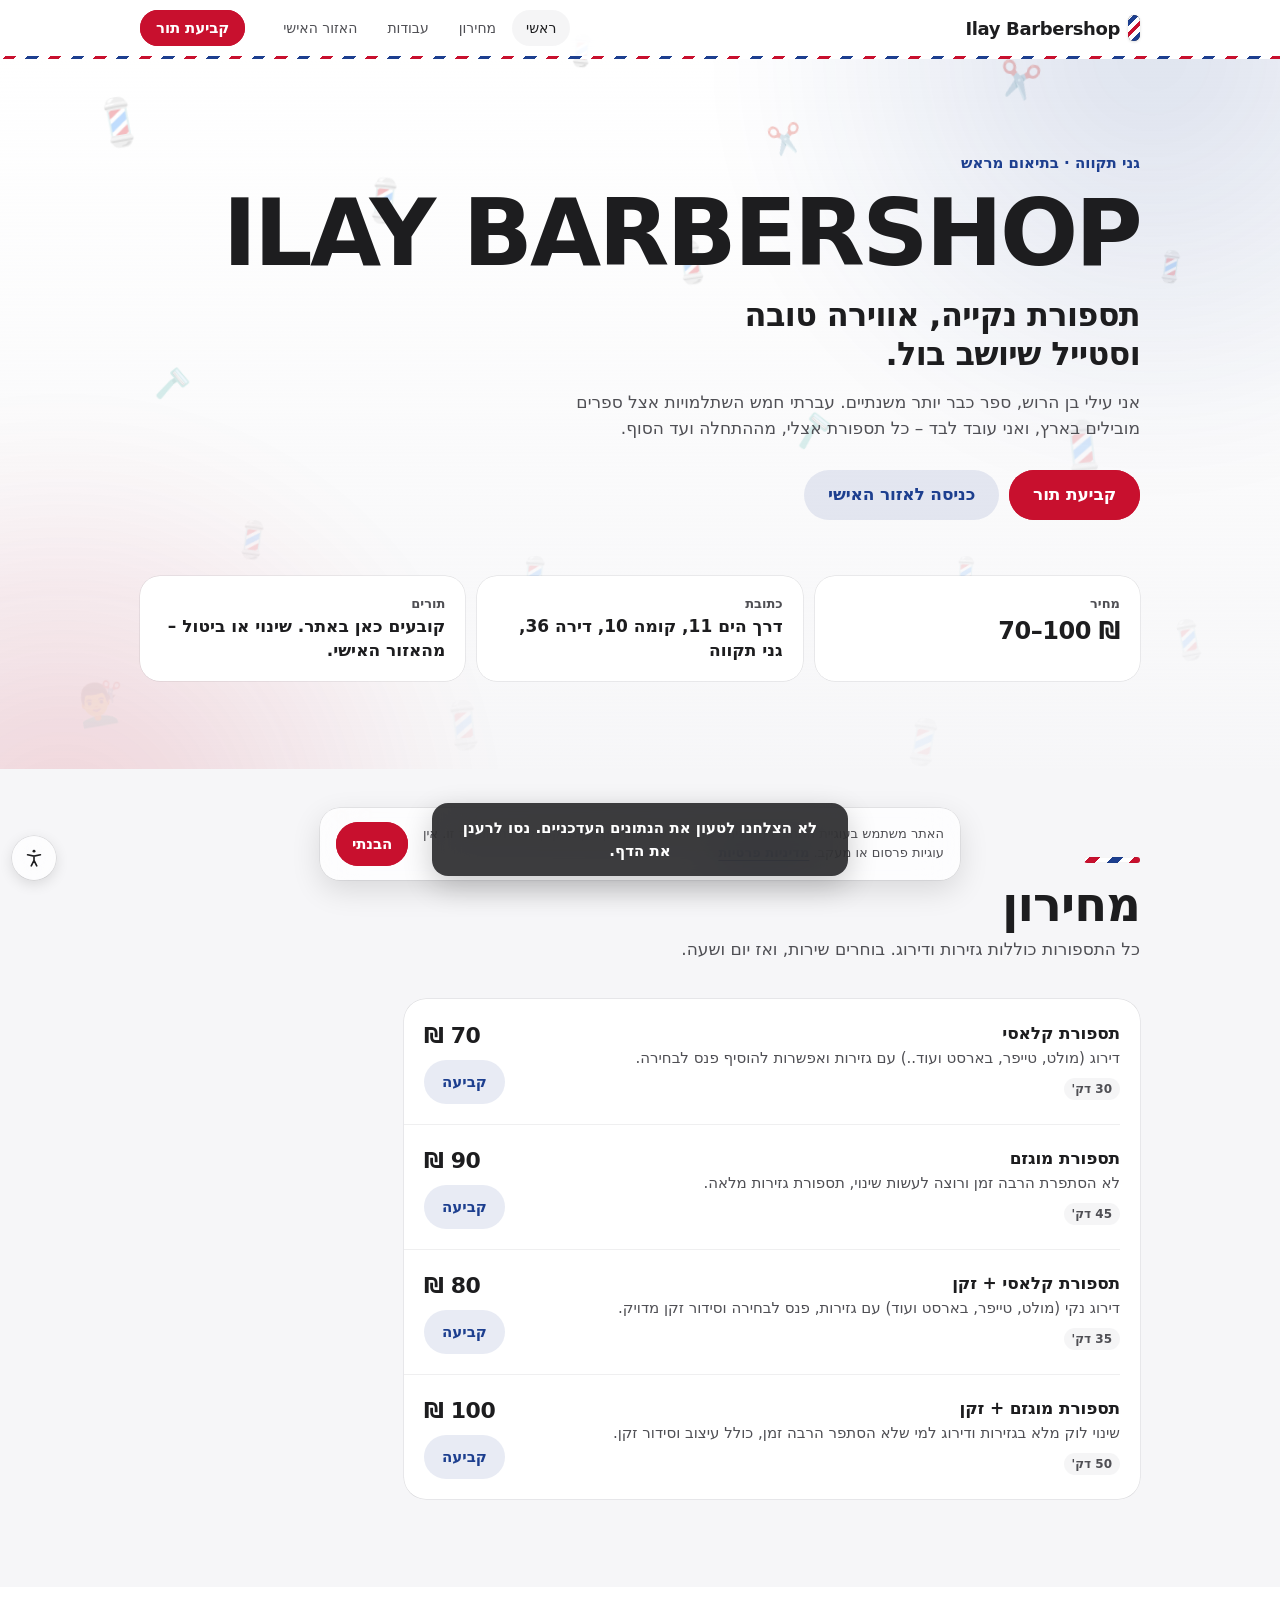
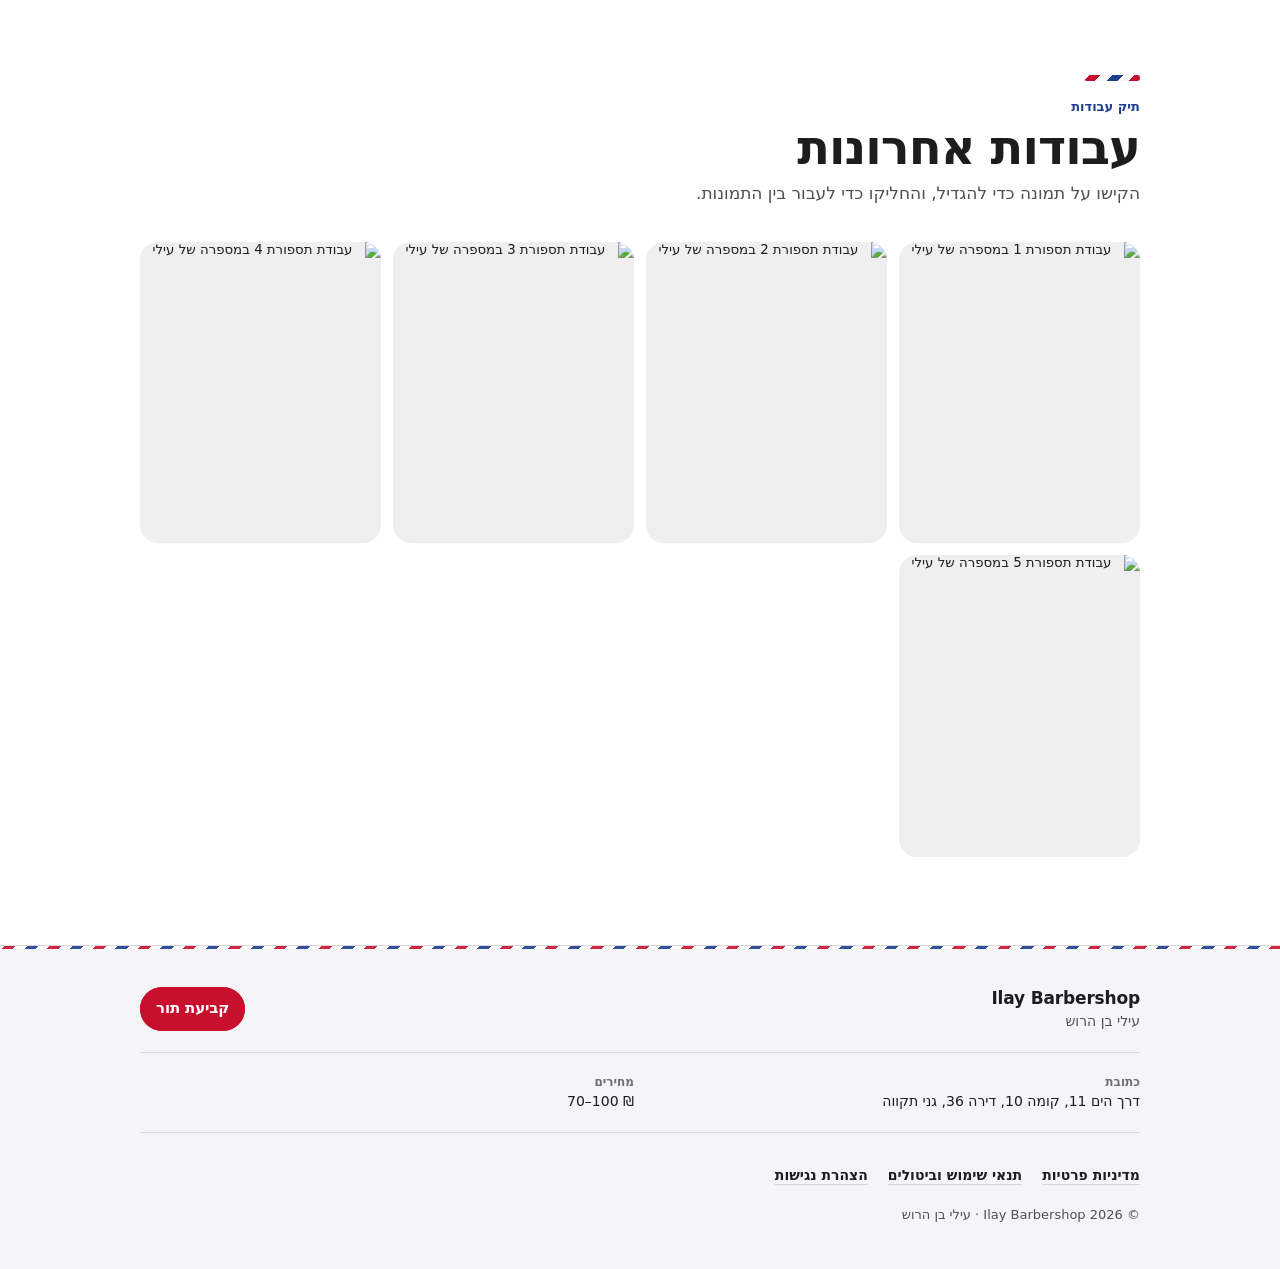
==== index.html @ 78bd74d1 "Fix security review findings: phone proof, flood caps, atomic writes Registration needs an SMS code " ====
<!DOCTYPE html>
<html lang="he" dir="rtl">
<head>
  <meta charset="UTF-8" />
  <meta name="viewport" content="width=device-width, initial-scale=1.0, viewport-fit=cover" />
  <meta name="color-scheme" content="light" />
  <meta name="theme-color" content="#ffffff" />
  <meta name="description" content="Ilay Barbershop – עילי בן הרוש, ספר בגני תקווה. מחירון, עבודות וקביעת תור אונליין." />
  <title>Ilay Barbershop | עילי בן הרוש, גני תקווה</title>
  <link rel="preconnect" href="https://fonts.googleapis.com">
  <link rel="preconnect" href="https://fonts.gstatic.com" crossorigin>
  <link rel="preconnect" href="https://images.unsplash.com">
  <link href="https://fonts.googleapis.com/css2?family=Heebo:wght@400;500;600;700;800&display=swap" rel="stylesheet">
  <link rel="stylesheet" href="style.css" />
</head>
<body class="site">
  <!-- מסך טעינה -->
  <style>
    #welcomeSplash { position: fixed; inset: 0; z-index: 100000; display: grid; place-items: center; background: #fff; color: #1d1d1f; transition: opacity .45s ease, transform .45s ease, visibility 0s linear .45s; }
    #welcomeSplash.hide { opacity: 0; transform: scale(1.03); visibility: hidden; pointer-events: none; }
    #welcomeSplash .sp-in { display: flex; flex-direction: column; align-items: center; gap: 1.1rem; text-align: center; padding: 1.5rem; }
    #welcomeSplash .sp-pole { position: relative; width: 46px; height: 132px; border-radius: 23px; overflow: hidden; box-shadow: 0 10px 30px rgba(29,63,143,.18), inset 0 0 0 3px #fff, 0 0 0 1px rgba(0,0,0,.08); background: repeating-linear-gradient(-45deg, #c8102e 0 14px, #fff 14px 28px, #1d3f8f 28px 42px, #fff 42px 56px); background-size: 100% 79.2px; animation: spPole 1s linear infinite; }
    #welcomeSplash .sp-pole::after { content: ""; position: absolute; inset: 0; background: linear-gradient(90deg, rgba(0,0,0,.18), rgba(255,255,255,.35) 40%, rgba(0,0,0,.12)); }
    #welcomeSplash .sp-cap { width: 62px; height: 14px; border-radius: 8px; background: linear-gradient(#d9d9de, #a9a9b0); }
    #welcomeSplash .sp-name { font: 800 clamp(1.8rem, 7vw, 2.6rem)/1.05 system-ui, "Heebo", sans-serif; letter-spacing: -0.02em; margin-top: .4rem; }
    #welcomeSplash .sp-sub { font: 500 1rem/1.4 system-ui, "Heebo", sans-serif; color: #4f4f54; }
    #welcomeSplash .sp-bar { width: 140px; height: 4px; border-radius: 2px; background: #e8e8ed; overflow: hidden; }
    #welcomeSplash .sp-bar i { display: block; height: 100%; width: 40%; border-radius: 2px; background: linear-gradient(90deg, #c8102e, #1d3f8f); animation: spBar 1.1s ease-in-out infinite; }
    @keyframes spPole { to { background-position: 0 79.2px; } }
    @keyframes spBar { 0% { transform: translateX(160%); } 100% { transform: translateX(-260%); } }
    @media (prefers-reduced-motion: reduce) {
      #welcomeSplash .sp-pole, #welcomeSplash .sp-bar i { animation: none; }
      #welcomeSplash, #welcomeSplash.hide { transform: none; }
    }
  </style>
  <div id="welcomeSplash" role="status" aria-live="polite" aria-label="האתר נטען">
    <div class="sp-in">
      <div class="sp-cap" aria-hidden="true"></div>
      <div class="sp-pole" aria-hidden="true" style="margin-top:-1.1rem; margin-bottom:-1.1rem;"></div>
      <div class="sp-cap" aria-hidden="true"></div>
      <div class="sp-name">ILAY BARBERSHOP</div>
      <div class="sp-sub">💈 רגע, מכינים לך את הכיסא…</div>
      <div class="sp-bar" aria-hidden="true"><i></i></div>
    </div>
  </div>

  <a class="s-skip" href="#main">דילוג לתוכן</a>

  <!-- רקע: אימוג'י מרחפים (דקורטיבי) -->
  <div class="s-bg-icons" id="bgIcons" aria-hidden="true">
    <span class="s-em" style="--x:7%;--y:11;--fs:46px;--k:0.1;--d:15s;--dl:-2s;--dx:10px;--dy:-12px;--r0:-10deg;--r1:8deg"><span>💈</span></span>
    <span class="s-em" style="--x:78%;--y:7;--fs:34px;--k:0.05;--d:13s;--dl:-6s;--dx:-10px;--dy:8px;--r0:12deg;--r1:-6deg"><span>✂️</span></span>
    <span class="s-em" style="--x:52%;--y:27;--fs:40px;--k:0.14;--d:17s;--dl:-9s;--dx:10px;--dy:8px;--r0:-8deg;--r1:6deg"><span>💈</span></span>
    <span class="s-em" style="--x:12%;--y:41;--fs:30px;--k:0.06;--d:14s;--dl:-3s;--dx:-8px;--dy:-10px;--r0:6deg;--r1:-8deg"><span>🪒</span></span>
    <span class="s-em" style="--x:82%;--y:47;--fs:52px;--k:0.12;--d:16s;--dl:-11s;--dx:8px;--dy:10px;--r0:-6deg;--r1:6deg"><span>💈</span></span>
    <span class="s-em" style="--x:40%;--y:62;--fs:36px;--k:0.08;--d:19s;--dl:-5s;--dx:-10px;--dy:-8px;--r0:4deg;--r1:-8deg"><span>💈</span></span>
    <span class="s-em" style="--x:6%;--y:76;--fs:40px;--k:0.15;--d:12s;--dl:-7s;--dx:8px;--dy:10px;--r0:-10deg;--r1:4deg"><span>💇‍♂️</span></span>
    <span class="s-em" style="--x:70%;--y:80;--fs:44px;--k:0.09;--d:15s;--dl:-1s;--dx:-10px;--dy:-8px;--r0:10deg;--r1:-4deg"><span>💈</span></span>
    <span class="s-em" style="--x:90%;--y:28;--fs:30px;--k:0.04;--d:18s;--dl:-13s;--dx:-8px;--dy:10px;--r0:8deg;--r1:-6deg"><span>💈</span></span>
    <span class="s-em" style="--x:26%;--y:90;--fs:34px;--k:0.11;--d:13s;--dl:-8s;--dx:10px;--dy:-6px;--r0:-4deg;--r1:8deg"><span>✂️</span></span>
    <span class="s-em" style="--x:44%;--y:4;--fs:30px;--k:0.07;--d:16s;--dl:-4s;--dx:-8px;--dy:8px;--r0:6deg;--r1:-6deg"><span>💈</span></span>
    <span class="s-em" style="--x:91%;--y:69;--fs:38px;--k:0.13;--d:14s;--dl:-10s;--dx:-6px;--dy:-10px;--r0:-10deg;--r1:4deg"><span>💈</span></span>
    <span class="s-em s-em--wide" style="--x:28%;--y:20;--fs:42px;--k:0.1;--d:17s;--dl:-12s;--dx:10px;--dy:10px;--r0:6deg;--r1:-6deg"><span>💈</span></span>
    <span class="s-em s-em--wide" style="--x:62%;--y:46;--fs:32px;--k:0.06;--d:15s;--dl:-6s;--dx:-10px;--dy:8px;--r0:-6deg;--r1:8deg"><span>🪒</span></span>
    <span class="s-em s-em--wide" style="--x:18%;--y:58;--fs:36px;--k:0.12;--d:18s;--dl:-9s;--dx:8px;--dy:-8px;--r0:8deg;--r1:-4deg"><span>💈</span></span>
    <span class="s-em s-em--wide" style="--x:60%;--y:14;--fs:28px;--k:0.05;--d:14s;--dl:-3s;--dx:-8px;--dy:6px;--r0:-12deg;--r1:6deg"><span>✂️</span></span>
    <span class="s-em s-em--wide" style="--x:34%;--y:78;--fs:46px;--k:0.14;--d:16s;--dl:-15s;--dx:10px;--dy:-10px;--r0:-6deg;--r1:8deg"><span>💈</span></span>
    <span class="s-em s-em--wide" style="--x:74%;--y:62;--fs:30px;--k:0.08;--d:13s;--dl:-7s;--dx:-6px;--dy:8px;--r0:4deg;--r1:-8deg"><span>💈</span></span>
  </div>


  <!-- נגישות -->
  <button type="button" class="s-acc-btn" onclick="document.getElementById('accSidePanel').classList.toggle('open')" aria-label="תפריט נגישות" aria-controls="accSidePanel">
    <svg width="22" height="22" viewBox="0 0 24 24" fill="none" stroke="currentColor" stroke-width="1.8" stroke-linecap="round" aria-hidden="true"><circle cx="12" cy="4.5" r="1.6" fill="currentColor" stroke="none"/><path d="M5 8.5l7 1.5 7-1.5M12 10v4.5M12 14.5l-3 6M12 14.5l3 6"/></svg>
  </button>
  <div class="acc-side-panel" id="accSidePanel" role="dialog" aria-label="כלי נגישות">
    <div class="acc-head">
      <strong>כלי נגישות</strong>
      <button type="button" class="s-icon-btn" aria-label="סגירה" onclick="document.getElementById('accSidePanel').classList.remove('open')">
        <svg width="16" height="16" viewBox="0 0 24 24" fill="none" stroke="currentColor" stroke-width="2" stroke-linecap="round" aria-hidden="true"><path d="M6 6l12 12M18 6L6 18"/></svg>
      </button>
    </div>
    <div class="acc-grid">
      <button type="button" class="s-chip" onclick="document.body.classList.toggle('acc-large-text'); this.classList.toggle('active'); this.setAttribute('aria-pressed', this.classList.contains('active'))" aria-pressed="false">הגדלת טקסט</button>
      <button type="button" class="s-chip" onclick="document.body.classList.toggle('acc-high-contrast'); this.classList.toggle('active'); this.setAttribute('aria-pressed', this.classList.contains('active'))" aria-pressed="false">ניגודיות גבוהה</button>
      <button type="button" class="s-chip" onclick="document.body.classList.toggle('acc-grayscale'); this.classList.toggle('active'); this.setAttribute('aria-pressed', this.classList.contains('active'))" aria-pressed="false">גווני אפור</button>
      <button type="button" class="s-chip" onclick="document.body.classList.toggle('acc-highlight-links'); this.classList.toggle('active'); this.setAttribute('aria-pressed', this.classList.contains('active'))" aria-pressed="false">הדגשת קישורים</button>
      <button type="button" class="s-chip" onclick="document.body.classList.toggle('acc-readable-font'); this.classList.toggle('active'); this.setAttribute('aria-pressed', this.classList.contains('active'))" aria-pressed="false">גופן קריא</button>
      <button type="button" class="s-chip" onclick="document.body.classList.toggle('acc-no-anim'); this.classList.toggle('active'); this.setAttribute('aria-pressed', this.classList.contains('active'))" aria-pressed="false">עצירת תנועה</button>
    </div>
    <a class="s-link" href="accessibility.html">הצהרת נגישות</a>
  </div>

  <!-- עוגיות -->
  <div class="cookie-banner" id="cookieBanner">
    <p>
      האתר משתמש בעוגיית התחברות חיונית לאזור האישי, ובאחסון מקומי קטן לזכירת הודעה זו. אין עוגיות פרסום או מעקב. <a class="s-link" href="privacy.html">מדיניות פרטיות</a>
    </p>
    <button type="button" class="s-btn s-btn--primary s-btn--sm" onclick="localStorage.setItem('ilay_cookie_ok','1'); document.getElementById('cookieBanner').classList.remove('show');">הבנתי</button>
  </div>

  <!-- סרגל עליון -->
  <header class="s-header" id="siteHeader">
    <div class="s-wrap s-header__row">
      <button type="button" class="s-brand" onclick="switchCategory('all')" aria-label="Ilay Barbershop – לעמוד הראשי">
        <span class="s-pole" aria-hidden="true"><span></span></span>
        <span class="s-brand__name">Ilay Barbershop</span>
      </button>

      <nav class="s-nav" aria-label="ניווט ראשי">
        <button type="button" class="side-btn active" id="nav-all" onclick="switchCategory('all')">ראשי</button>
        <button type="button" class="side-btn" id="nav-services" onclick="switchCategory('services')">מחירון<span class="s-count" id="sideServicesCount">4</span></button>
        <button type="button" class="side-btn" id="nav-portfolio" onclick="switchCategory('portfolio')">עבודות<span class="s-count" id="sidePortfolioCount">5</span></button>
        <button type="button" class="side-btn" id="nav-personal" onclick="openPersonalAreaOrAuth()">האזור האישי<span class="s-count" id="sideMyApptsCount">0</span></button>
      </nav>

      <div class="s-header__actions">
        <button type="button" class="s-btn s-btn--tinted s-btn--sm" id="mobPersonalBtn" onclick="openPersonalAreaOrAuth()">אזור אישי</button>
        <button type="button" class="s-btn s-btn--primary s-btn--sm s-header__book" onclick="openBookingModal(0)">קביעת תור</button>
      </div>

      <!-- נתוני חשבון לשימוש הסקריפט (לא מוצג) -->
      <div class="s-hidden" aria-hidden="true">
        <span id="sidebarUserStatus">אזור אישי ללקוחות</span>
        <span id="sidebarUserName"></span>
        <button type="button" id="sidebarAuthBtn" tabindex="-1" onclick="openPersonalAreaOrAuth()">כניסה / הרשמה לאזור האישי</button>
      </div>
    </div>
    <div class="s-stripe" aria-hidden="true"><span></span></div>
  </header>

  <!-- סרגל לשוניות תחתון (מובייל) -->
  <nav class="s-dock" aria-label="ניווט מהיר">
    <button type="button" class="dock-item active" id="mob-nav-all" onclick="switchCategory('all')">
      <svg viewBox="0 0 24 24" aria-hidden="true"><path d="M3.5 10.5L12 3.5l8.5 7V20a1 1 0 0 1-1 1H15v-6H9v6H4.5a1 1 0 0 1-1-1z"/></svg>
      <span>ראשי</span>
    </button>
    <button type="button" class="dock-item" id="mob-nav-services" onclick="switchCategory('services')">
      <svg viewBox="0 0 24 24" aria-hidden="true"><path d="M9 6.5h11M9 12h11M9 17.5h11"/><circle cx="4.5" cy="6.5" r="1.2"/><circle cx="4.5" cy="12" r="1.2"/><circle cx="4.5" cy="17.5" r="1.2"/></svg>
      <span>מחירון</span>
    </button>
    <button type="button" class="dock-item dock-cta" onclick="openBookingModal(0)">
      <span class="dock-cta__icon"><svg viewBox="0 0 24 24" aria-hidden="true"><rect x="3.5" y="5" width="17" height="15.5" rx="3"/><path d="M3.5 10h17M8 3v4M16 3v4M12 12.5v5M9.5 15h5"/></svg></span>
      <span>קביעת תור</span>
    </button>
    <button type="button" class="dock-item" id="mob-nav-portfolio" onclick="switchCategory('portfolio')">
      <svg viewBox="0 0 24 24" aria-hidden="true"><rect x="3" y="4.5" width="18" height="15" rx="3"/><circle cx="9" cy="10" r="1.8"/><path d="M21 15.5l-4.5-4.5L7 20.5"/></svg>
      <span>עבודות</span>
    </button>
    <button type="button" class="dock-item" id="mob-nav-personal" onclick="openPersonalAreaOrAuth()">
      <svg viewBox="0 0 24 24" aria-hidden="true"><circle cx="12" cy="8" r="4"/><path d="M4.5 20.5c1.4-3.6 4.2-5.5 7.5-5.5s6.1 1.9 7.5 5.5"/></svg>
      <span>אזור אישי</span>
    </button>
  </nav>

  <main class="s-main" id="main" tabindex="-1">

    <!-- פתיחה -->
    <section id="sec-hero" class="s-hero">
      <div class="s-wrap s-hero__inner">
        <p class="s-hero__eyebrow">גני תקווה · בתיאום מראש</p>
        <h1 class="s-hero__title" id="heroMainTitle">ILAY BARBERSHOP</h1>
        <p class="s-hero__lead" id="heroMainSubtitle">תספורת נקייה, אווירה טובה וסטייל שיושב בול.</p>
        <p class="s-hero__about">אני עילי בן הרוש, ספר כבר יותר משנתיים. עברתי חמש השתלמויות אצל ספרים מובילים בארץ, ואני עובד לבד – כל תספורת אצלי, מההתחלה ועד הסוף.</p>
        <div class="s-hero__actions">
          <button type="button" class="s-btn s-btn--primary s-btn--lg" onclick="openBookingModal(0)">קביעת תור</button>
          <button type="button" class="s-btn s-btn--tinted s-btn--lg" id="heroPersonalBtn" onclick="openPersonalAreaOrAuth()">כניסה לאזור האישי</button>
        </div>

          <dl class="s-facts" data-reveal>
            <div class="s-fact">
              <dt>מחיר</dt>
              <dd><span id="heroPriceRange" dir="ltr">70–100 ₪</span></dd>
            </div>
            <div class="s-fact">
              <dt>כתובת</dt>
              <dd>דרך הים 11, קומה 10, דירה 36, גני תקווה</dd>
            </div>
            <div class="s-fact">
              <dt>תורים</dt>
              <dd>קובעים כאן באתר. שינוי או ביטול – מהאזור האישי.</dd>
            </div>
          </dl>
      </div>
    </section>

    <!-- אזור אישי -->
    <section id="sec-personal" class="s-section s-personal" style="display:none;">
      <div class="s-wrap">
        <div class="s-personal__head">
          <div>
            <p class="s-kicker">אזור אישי</p>
            <h2 class="s-h2" id="personalWelcomeTitle">האזור האישי שלי</h2>
          </div>
          <div class="s-personal__actions">
            <button type="button" class="s-btn s-btn--primary s-btn--sm" onclick="openBookingModal(0)">תור חדש</button>
            <button type="button" class="s-btn s-btn--tinted s-btn--sm" onclick="logoutClientUser()">התנתקות</button>
          </div>
        </div>

        <div class="personal-area-grid">
          <div>
            <h3 class="s-h3">התורים הקרובים</h3>
            <div id="personalFutureApptsList"></div>

            <h3 class="s-h3 s-h3--muted">תורים קודמים</h3>
            <div id="personalPastApptsList"></div>
          </div>

          <aside class="s-personal__aside">
            <div class="hub-card">
              <h3 class="s-h4">הודעה לעילי</h3>
              <label class="s-sr" for="clientDirectMsgInput">הודעה</label>
              <textarea id="clientDirectMsgInput" class="input-field" rows="3" placeholder="למשל: אפשר להקדים בחצי שעה?"></textarea>
              <button type="button" class="s-btn s-btn--dark s-btn--block" onclick="sendClientMessageToAdmin()">שליחה</button>
            </div>

            <div class="hub-card">
              <h3 class="s-h4">כדאי לדעת</h3>
              <ul class="s-notes">
                <li>הכתובת: דרך הים 11, קומה 10, דירה 36, גני תקווה.</li>
                <li>אחרי שקבעת, לחיצה על "אישור הגעה" מעדכנת את עילי שאתה מגיע.</li>
                <li>שינוי או ביטול מתעדכנים אצלו ביומן תוך כמה שניות.</li>
              </ul>
            </div>

            <div class="hub-card">
              <h3 class="s-h4">פרטי החשבון</h3>
              <dl class="s-account">
                <div><dt>שם</dt><dd id="personalCardName"></dd></div>
                <div><dt>טלפון</dt><dd id="personalCardPhone" dir="ltr"></dd></div>
              </dl>
              <label class="s-consent" style="margin:0.875rem 0 0.75rem;">
                <input type="checkbox" id="personalMarketing" onchange="updateMarketingOptIn(this)" />
                <span>אשמח לקבל מדי פעם הודעות SMS על מבצעים ועדכונים מהמספרה.</span>
              </label>
              <button type="button" class="s-link" onclick="deleteMyAccount()">מחיקת החשבון שלי</button>
            </div>
          </aside>
        </div>
      </div>
    </section>

    <!-- מחירון -->
    <section id="sec-services" class="s-section s-section--tint">
      <div class="s-wrap">
        <header class="s-section__head" data-reveal>
          <h2 class="s-h2">מחירון</h2>
          <p class="s-sub">כל התספורות כוללות גזירות ודירוג. בוחרים שירות, ואז יום ושעה.</p>
        </header>
        <div class="s-menu" id="publicServicesGrid" data-reveal data-stagger></div>
      </div>
    </section>

    <!-- עבודות -->
    <section id="sec-portfolio" class="s-section">
      <div class="s-wrap">
        <header class="s-section__head" data-reveal>
          <p class="s-kicker">תיק עבודות</p>
          <h2 class="s-h2">עבודות אחרונות</h2>
          <p class="s-sub">הקישו על תמונה כדי להגדיל, והחליקו כדי לעבור בין התמונות.</p>
        </header>
        <div class="portfolio-grid s-gallery" id="portfolioGrid" role="list" aria-label="תיק עבודות" data-reveal data-stagger></div>
      </div>
    </section>

    <footer class="s-footer">
      <div class="s-wrap">
        <div class="s-footer__top">
          <div>
            <strong class="s-footer__name">Ilay Barbershop</strong>
            <p>עילי בן הרוש</p>
          </div>
          <button type="button" class="s-btn s-btn--primary s-btn--sm" onclick="openBookingModal(0)">קביעת תור</button>
        </div>
        <dl class="s-footer__info">
          <div><dt>כתובת</dt><dd>דרך הים 11, קומה 10, דירה 36, גני תקווה</dd></div>
          <div><dt>מחירים</dt><dd><span id="footerPriceRange" dir="ltr">70–100 ₪</span></dd></div>
        </dl>
        <nav class="s-footer__links" aria-label="מידע משפטי">
          <a href="privacy.html">מדיניות פרטיות</a>
          <a href="terms.html">תנאי שימוש וביטולים</a>
          <a href="accessibility.html">הצהרת נגישות</a>
        </nav>
        <p class="s-footer__copy">© 2026 Ilay Barbershop · עילי בן הרוש</p>
      </div>
    </footer>
  </main>

  <!-- הרשמה והתחברות -->
  <div class="modal-backdrop" id="authModal" onclick="if(event.target===this) this.classList.remove('open')">
    <div class="s-sheet" role="dialog" aria-modal="true" aria-labelledby="authTitle">
      <div class="s-grabber" aria-hidden="true"></div>
      <div class="modal-head">
        <div>
          <p class="s-sheet__kicker">אזור אישי</p>
          <h3 class="s-sheet__title" id="authTitle">כניסה או הרשמה</h3>
        </div>
        <button type="button" class="modal-close" aria-label="סגירה" onclick="document.getElementById('authModal').classList.remove('open')">
          <svg width="14" height="14" viewBox="0 0 24 24" fill="none" stroke="currentColor" stroke-width="2.6" stroke-linecap="round" aria-hidden="true"><path d="M6 6l12 12M18 6L6 18"/></svg>
        </button>
      </div>

      <div class="s-sheet__body">
        <p class="s-sheet__note">כדי לקבוע תור צריך חשבון – זה לוקח חצי דקה, ותקבל תזכורת ב-SMS לפני התור.</p>

        <div class="s-tabs" role="tablist">
          <button type="button" class="s-tab active" id="tabBtnReg" onclick="switchAuthTab('reg')">הרשמה</button>
          <button type="button" class="s-tab" id="tabBtnLog" onclick="switchAuthTab('log')">כבר רשום? התחברות</button>
        </div>

        <div id="regBox">
          <label class="s-label" for="regFullName">שם מלא</label>
          <input type="text" id="regFullName" class="input-field" maxlength="40" autocomplete="name" placeholder="לדוגמה: דניאל כהן" />
          <label class="s-label" for="regPhone">טלפון נייד</label>
          <input type="tel" id="regPhone" class="input-field" inputmode="numeric" autocomplete="tel" oninput="this.value=this.value.replace(/[^0-9]/g,'')" maxlength="12" placeholder="050-0000000" dir="ltr" />
          <label class="s-label" for="regPass">סיסמה</label>
          <input type="password" id="regPass" class="input-field" maxlength="128" autocomplete="new-password" placeholder="לפחות 8 תווים" />
          <p class="s-hint">כל מספר טלפון יכול להירשם פעם אחת בלבד.</p>

          <label class="s-consent">
            <input type="checkbox" id="regConsent" />
            <span>קראתי ואני מאשר/ת את <a class="s-link" href="/terms.html" target="_blank" rel="noopener">תנאי השימוש</a> ואת <a class="s-link" href="/privacy.html" target="_blank" rel="noopener">מדיניות הפרטיות</a>, ומסכים/ה לקבל SMS על התורים שלי (אישור, שינוי, ביטול ותזכורת).</span>
          </label>
          <label class="s-consent">
            <input type="checkbox" id="regMarketing" />
            <span>לא חובה: אשמח לקבל מדי פעם הודעות SMS על מבצעים ועדכונים מהמספרה. אפשר לבטל בכל רגע.</span>
          </label>
          <button type="button" class="s-btn s-btn--primary s-btn--block s-btn--lg" onclick="registerClient()">הרשמה וכניסה</button>
        </div>

        <div id="regVerifyBox" style="display:none;">
          <p class="s-sheet__note">שלחנו קוד ב-SMS למספר שהזנת. הקוד תקף ל-10 דקות.</p>
          <label class="s-label" for="regCode">קוד האימות</label>
          <input type="text" id="regCode" class="input-field" inputmode="numeric" autocomplete="one-time-code" maxlength="6" placeholder="6 ספרות" dir="ltr" onkeydown="if(event.key==='Enter') confirmRegistrationCode()" />
          <button type="button" class="s-btn s-btn--primary s-btn--block s-btn--lg" onclick="confirmRegistrationCode()">אישור והרשמה</button>
          <p style="text-align:center;margin:0.875rem 0 0;"><button type="button" class="s-link" onclick="switchAuthTab('reg')">חזרה להרשמה</button></p>
        </div>

        <div id="logBox" style="display:none;">
          <label class="s-label" for="logIdent">טלפון נייד</label>
          <input type="tel" id="logIdent" class="input-field" inputmode="numeric" autocomplete="username" placeholder="050-0000000" dir="ltr" />
          <label class="s-label" for="logPass">סיסמה</label>
          <input type="password" id="logPass" class="input-field" autocomplete="current-password" placeholder="הסיסמה שלך" onkeydown="if(event.key==='Enter') loginClient()" />
          <button type="button" class="s-btn s-btn--primary s-btn--block s-btn--lg" onclick="loginClient()">התחברות</button>
          <p style="text-align:center;margin:0.875rem 0 0;"><button type="button" class="s-link" onclick="switchAuthTab('reset')">שכחת סיסמה?</button></p>
        </div>

        <div id="resetBox" style="display:none;">
          <label class="s-label" for="resetPhone">טלפון נייד</label>
          <input type="tel" id="resetPhone" class="input-field" inputmode="numeric" autocomplete="tel" oninput="this.value=this.value.replace(/[^0-9]/g,'')" maxlength="12" placeholder="050-0000000" dir="ltr" />
          <p class="s-hint">נשלח קוד ב-SMS למספר הרשום בחשבון. הקוד תקף ל-10 דקות.</p>
          <button type="button" class="s-btn s-btn--tinted s-btn--block s-btn--lg" onclick="requestResetCode()">שליחת קוד</button>
          <div id="resetStep2" style="display:none;margin-top:1rem;">
            <label class="s-label" for="resetCode">הקוד שקיבלת</label>
            <input type="text" id="resetCode" class="input-field" inputmode="numeric" autocomplete="one-time-code" maxlength="6" placeholder="6 ספרות" dir="ltr" />
            <label class="s-label" for="resetNewPass">סיסמה חדשה</label>
            <input type="password" id="resetNewPass" class="input-field" maxlength="128" autocomplete="new-password" placeholder="לפחות 8 תווים" />
            <button type="button" class="s-btn s-btn--primary s-btn--block s-btn--lg" onclick="confirmResetCode()">עדכון הסיסמה</button>
          </div>
          <p style="text-align:center;margin:0.875rem 0 0;"><button type="button" class="s-link" onclick="switchAuthTab('log')">חזרה להתחברות</button></p>
        </div>
      </div>
    </div>
  </div>

  <!-- קביעת / שינוי תור -->
  <div class="modal-backdrop" id="bookingModal" onclick="if(event.target===this) closeBookingModal()">
    <div class="s-sheet s-booking" role="dialog" aria-modal="true" aria-labelledby="modalServiceTitle">
      <div class="s-grabber" aria-hidden="true"></div>
      <div class="modal-head">
        <div>
          <p class="s-sheet__kicker" id="bookingModalSub">קביעת תור • Ilay Barbershop</p>
          <h3 class="s-sheet__title" id="modalServiceTitle">תספורת קלאסי</h3>
        </div>
        <button type="button" class="modal-close" aria-label="סגירה" onclick="closeBookingModal()">
          <svg width="14" height="14" viewBox="0 0 24 24" fill="none" stroke="currentColor" stroke-width="2.6" stroke-linecap="round" aria-hidden="true"><path d="M6 6l12 12M18 6L6 18"/></svg>
        </button>
      </div>

      <div class="s-sheet__body">
        <div class="s-step">
          <label class="s-step__label" for="bookingServiceSelect">שירות</label>
          <select id="bookingServiceSelect" class="input-field" onchange="selectedServiceIdx=Number(this.value); updateModalHeaderTitle();"></select>
        </div>

        <div class="s-step">
          <div class="s-step__label">יום</div>
          <div class="days-row" id="bookingDaysRow"></div>
        </div>

        <div class="s-step">
          <div class="s-step__label">שעה <span class="s-step__aside">שעות מחוקות כבר תפוסות</span></div>
          <div class="hours-matrix" id="bookingHoursGrid"></div>
        </div>

        <div class="s-step">
          <div class="s-step__label">הפרטים שלך</div>
          <div class="s-group">
            <input type="text" id="clientNameInput" class="input-field" aria-label="שם" readonly />
            <input type="tel" id="clientPhoneInput" class="input-field" aria-label="טלפון" dir="ltr" readonly />
            <label class="s-sr" for="clientNoteInput">הערה לעילי (לא חובה)</label>
            <textarea id="clientNoteInput" class="input-field" rows="2" maxlength="120" placeholder="הערה לעילי (לא חובה)"></textarea>
          </div>
        </div>
      </div>

      <div class="s-sheet__footer">
        <button type="button" class="s-btn s-btn--primary s-btn--block s-btn--lg" id="confirmBookingBtn" onclick="confirmClientBooking()">אשר ושבץ תור ביומן</button>
      </div>
    </div>
  </div>

  <!-- תקנון -->
  <div class="modal-backdrop" id="legalTermsModal" onclick="if(event.target===this) this.classList.remove('open')">
    <div class="s-sheet s-sheet--wide" role="dialog" aria-modal="true" aria-labelledby="legalTitle">
      <div class="s-grabber" aria-hidden="true"></div>
      <div class="modal-head">
        <h3 class="s-sheet__title" id="legalTitle">תקנון האתר, מדיניות פרטיות והצהרת נגישות</h3>
        <button type="button" class="modal-close" aria-label="סגירה" onclick="document.getElementById('legalTermsModal').classList.remove('open')">
          <svg width="14" height="14" viewBox="0 0 24 24" fill="none" stroke="currentColor" stroke-width="2.6" stroke-linecap="round" aria-hidden="true"><path d="M6 6l12 12M18 6L6 18"/></svg>
        </button>
      </div>
      <div class="s-sheet__body s-legal">
        <p><strong>1. כללי:</strong> השימוש באתר <strong>Ilay Barbershop (עילי בן הרוש, דרך הים 11 גני תקווה)</strong> כפוף לתנאים שלהלן.</p>
        <p><strong>2. אזור אישי, מניעת כפילויות וניתוק אוטומטי:</strong> קביעת תור וכניסה לאזור האישי מותנות ברישום חד-פעמי עם שם מלא ומספר טלפון ייחודי. המערכת אוכפת איסור פתיחת חשבון כפול על אותו מספר טלפון, ואפשר להחזיק עד 2 תורים קרובים בו-זמנית. מטעמי אבטחת מידע, חשבון שלא בוצעה בו פעילות במשך <strong>60 ימים (חודשיים)</strong> מתנתק אוטומטית.</p>
        <p><strong>3. תזכורות SMS ואישור הגעה (סעיף 30א לחוק התקשורת):</strong> הלקוח מאשר קבלת הודעות SMS בגין קביעת תור, שינוי/ביטול ותזכורת מספר שעות לפני התור הכוללת קישור לאישור הגעה באזור האישי.</p>
        <p><strong>4. פרטיות ועוגיות (תיקון 13):</strong> המידע נשמר לצורך ניהול יומן המספרה בלבד, ומועבר רק לספקי השירות שמפעילים את האתר, כמפורט ב<a class="s-link" href="/privacy.html" target="_blank" rel="noopener">מדיניות הפרטיות</a>.</p>
        <p><strong>5. נגישות:</strong> האתר כולל תפריט נגישות, ניווט במקלדת וטקסט חלופי לתמונות. פרטים מלאים ב<a class="s-link" href="/accessibility.html" target="_blank" rel="noopener">הצהרת הנגישות</a>.</p>
      </div>
      <div class="s-sheet__footer">
        <button type="button" class="s-btn s-btn--dark s-btn--block" onclick="document.getElementById('legalTermsModal').classList.remove('open')">קראתי והבנתי</button>
      </div>
    </div>
  </div>

  <!-- צפייה בתמונות -->
  <div class="s-lightbox" id="lightboxModal" role="dialog" aria-modal="true" aria-label="צפייה בתמונות" aria-hidden="true">
    <div class="lb-bg" aria-hidden="true"></div>
    <div class="lb-frame"><img id="lightboxImg" src="data:," alt="עבודת תספורת במספרה של עילי" decoding="async" /></div>
    <div class="lb-bar">
      <span class="lb-count" dir="ltr" aria-live="polite"></span>
      <button type="button" class="lb-close" aria-label="סגירה">
        <svg width="14" height="14" viewBox="0 0 24 24" fill="none" stroke="currentColor" stroke-width="2.6" stroke-linecap="round" aria-hidden="true"><path d="M6 6l12 12M18 6L6 18"/></svg>
      </button>
    </div>
    <button type="button" class="lb-nav lb-nav--prev" aria-label="התמונה הקודמת">
      <svg width="20" height="20" viewBox="0 0 24 24" fill="none" stroke="currentColor" stroke-width="2.2" stroke-linecap="round" stroke-linejoin="round" aria-hidden="true"><path d="M9 6l6 6-6 6"/></svg>
    </button>
    <button type="button" class="lb-nav lb-nav--next" aria-label="התמונה הבאה">
      <svg width="20" height="20" viewBox="0 0 24 24" fill="none" stroke="currentColor" stroke-width="2.2" stroke-linecap="round" stroke-linejoin="round" aria-hidden="true"><path d="M15 6l-6 6 6 6"/></svg>
    </button>
  </div>

  <div class="toast-popup" id="toastPopup" role="status" aria-live="polite"></div>

  <script src="core.js"></script>

  <script>
    /* ===== Presentation layer: sheets, photo viewer, carousel, reveal. No booking/data logic here. ===== */
    const UI_REDUCED = window.matchMedia("(prefers-reduced-motion: reduce)");
    const uiReduced = () => UI_REDUCED.matches || document.body.classList.contains("acc-no-anim");
    const clamp = (v, a, b) => Math.min(b, Math.max(a, v));
    // Apple-style scroll projection: where a release at velocity v (px/s) would come to rest.
    const project = (v, rate = 0.998) => (v / 1000) * rate / (1 - rate);
    const rubber = (x, dim, c = 0.55) => (1 - 1 / ((x * c) / dim + 1)) * dim;

    // Larger rendition for Unsplash URLs; uploaded photos are used as-is.
    function sizedSrc(src, w) {
      if (typeof src !== "string") return "";
      return /images\.unsplash\.com/.test(src) ? src.replace(/([?&])w=\d+/, "$1w=" + w) : src;
    }

    // Critically-damped-ish spring, interruptible: always starts from the caller's current value/velocity.
    function spring({ from, to, velocity = 0, stiffness = 420, damping = 40, onUpdate, onDone }) {
      let x = from, v = velocity, last = performance.now(), raf = 0, stopped = false;
      const step = now => {
        if (stopped) return;
        const dt = Math.min(0.064, (now - last) / 1000); last = now;
        for (let i = 0; i < 8; i++) { const h = dt / 8; v += (-stiffness * (x - to) - damping * v) * h; x += v * h; }
        if (Math.abs(v) < 4 && Math.abs(x - to) < 0.4) { onUpdate(to, 0); onDone && onDone(); return; }
        onUpdate(x, v);
        if (!stopped) raf = requestAnimationFrame(step);
      };
      raf = requestAnimationFrame(step);
      return { stop: () => { stopped = true; cancelAnimationFrame(raf); }, get v() { return v; } };
    }

    function velocityTracker() {
      let pts = [];
      return {
        add(x, y) { const t = performance.now(); pts.push({ x, y, t }); pts = pts.filter(p => t - p.t < 100); },
        get() {
          if (pts.length < 2) return { vx: 0, vy: 0 };
          const a = pts[0], b = pts[pts.length - 1], dt = Math.max(1, b.t - a.t) / 1000;
          return { vx: (b.x - a.x) / dt, vy: (b.y - a.y) / dt };
        },
        reset() { pts = []; }
      };
    }

    /* ---------- Bottom sheets (booking, auth, legal) ---------- */
    function setupSheet(backdrop) {
      const sheet = backdrop.querySelector(".s-sheet");
      if (!sheet) return;
      const isPhone = () => window.matchMedia("(max-width: 699px)").matches;
      const dist = () => (isPhone() ? sheet.offsetHeight + 16 : 60);
      const close = () => (backdrop.id === "bookingModal" ? closeBookingModal() : backdrop.classList.remove("open"));
      let y = 0, anim = null, shown = backdrop.classList.contains("open"), releaseV = 0, lastFocus = null;

      const render = val => {
        y = val;
        const d = dist();
        const ty = val < 0 ? -rubber(-val, d) : val;
        sheet.style.transform = `translate3d(0, ${ty}px, 0)`;
        const p = clamp(1 - val / d, 0, 1);
        backdrop.style.setProperty("--p", p.toFixed(3));
        sheet.style.opacity = isPhone() ? "" : p.toFixed(3);
      };
      const animateTo = (target, v, done) => {
        anim && anim.stop();
        anim = spring({ from: y, to: target, velocity: v, onUpdate: render, onDone: () => { anim = null; done && done(); } });
      };
      const fade = (from, to, done) => {
        anim && anim.stop(); anim = null;
        render(0);
        const a = backdrop.animate([{ opacity: from }, { opacity: to }], { duration: 180, easing: "ease-out" });
        a.onfinish = () => done && done();
      };

      new MutationObserver(() => {
        const open = backdrop.classList.contains("open");
        if (open && !shown) {
          shown = true;
          lastFocus = document.activeElement;
          backdrop.classList.remove("is-closing");
          document.documentElement.classList.add("s-lock");
          if (uiReduced()) { fade(0, 1); }
          else { if (!anim) render(dist()); animateTo(0, 0); }
          setTimeout(() => sheet.querySelector(".modal-close")?.focus({ preventScroll: true }), 60);
        } else if (!open && shown) {
          shown = false;
          backdrop.classList.add("is-closing");
          const finish = () => {
            if (shown) return;
            backdrop.classList.remove("is-closing");
            if (!document.querySelector(".modal-backdrop.open")) document.documentElement.classList.remove("s-lock");
            lastFocus && lastFocus.focus && lastFocus.focus({ preventScroll: true });
          };
          if (uiReduced()) fade(1, 0, finish);
          else animateTo(dist(), Math.max(releaseV, 0), finish);
          releaseV = 0;
        }
      }).observe(backdrop, { attributes: true, attributeFilter: ["class"] });

      // Drag by the grabber / header. Tracks 1:1, keeps grab offset, interrupts any running spring.
      const vt = velocityTracker();
      let dragging = false, startY = 0, startVal = 0;
      sheet.querySelectorAll(".s-grabber, .modal-head").forEach(handle => {
        handle.addEventListener("pointerdown", e => {
          if (e.button !== 0 || e.target.closest("button")) return;
          dragging = true; anim && anim.stop(); anim = null;
          startY = e.clientY; startVal = y; vt.reset(); vt.add(0, e.clientY);
          handle.setPointerCapture(e.pointerId);
          sheet.classList.add("is-dragging");
        });
        handle.addEventListener("pointermove", e => {
          if (!dragging) return;
          vt.add(0, e.clientY);
          render(startVal + (e.clientY - startY));
        });
        const end = () => {
          if (!dragging) return;
          dragging = false; sheet.classList.remove("is-dragging");
          const { vy } = vt.get();
          if (y + project(vy) > dist() * 0.5 && vy > -100) { releaseV = vy; close(); }
          else animateTo(0, vy);
        };
        handle.addEventListener("pointerup", end);
        handle.addEventListener("pointercancel", end);
      });

      window.addEventListener("keydown", e => { if (e.key === "Escape" && backdrop.classList.contains("open")) close(); });
    }

    /* ---------- Photo viewer: opens from the tapped thumbnail and returns to it ---------- */
    const viewer = (() => {
      let root, frame, img, bg, countEl, idx = 0, open = false, anim = null, cur = null, thumbHidden = null;
      let tx = 0, ty = 0, sc = 1, bgOp = 0, lastFocus = null, opening = false;

      const cards = () => [...document.querySelectorAll("#portfolioGrid .photo-card")];
      const thumbImg = i => cards()[i]?.querySelector("img");
      const vw = () => window.innerWidth, vh = () => window.innerHeight;
      const aspectOf = i => { const t = thumbImg(i); return t && t.naturalWidth ? t.naturalWidth / t.naturalHeight : 4 / 5; };
      const finalRect = i => {
        const a = aspectOf(i), maxW = vw(), maxH = vh() * 0.84;
        let w = maxW, h = w / a;
        if (h > maxH) { h = maxH; w = h * a; }
        return { x: (vw() - w) / 2, y: (vh() - h) / 2, w, h, r: 0 };
      };
      const thumbRect = i => {
        const t = thumbImg(i);
        if (!t) return null;
        const b = t.getBoundingClientRect();
        if (b.width === 0 || b.bottom < 0 || b.top > vh()) return null;
        return { x: b.left, y: b.top, w: b.width, h: b.height, r: 20 };
      };
      const lerp = (a, b, p) => a + (b - a) * p;
      const lerpRect = (a, b, p) => ({ x: lerp(a.x, b.x, p), y: lerp(a.y, b.y, p), w: lerp(a.w, b.w, p), h: lerp(a.h, b.h, p), r: lerp(a.r, b.r, p) });
      const setRect = r => {
        cur = r;
        Object.assign(frame.style, { left: r.x + "px", top: r.y + "px", width: r.w + "px", height: r.h + "px", borderRadius: r.r + "px" });
      };
      const setXf = () => { frame.style.transform = `translate3d(${tx}px, ${ty}px, 0) scale(${sc})`; };
      const setBg = o => { bgOp = o; bg.style.opacity = o; root.style.setProperty("--chrome", clamp(o, 0, 1)); };
      const hideThumb = i => { if (thumbHidden) thumbHidden.style.visibility = ""; thumbHidden = cards()[i] || null; if (thumbHidden) thumbHidden.style.visibility = "hidden"; };
      const loadInto = i => {
        const t = thumbImg(i);
        const hi = sizedSrc(portfolioList[i] || (t && t.src), 1800);
        img.src = (t && (t.currentSrc || t.src)) || hi;
        if (hi && hi !== img.src) { const pre = new Image(); pre.decoding = "async"; pre.onload = () => { if (idx === i && open) img.src = hi; }; pre.src = hi; }
        img.alt = t ? t.alt : "עבודת תספורת במספרה של עילי";
        countEl.textContent = `${i + 1} / ${cards().length}`;
        root.classList.toggle("is-first", i === 0);
        root.classList.toggle("is-last", i === cards().length - 1);
      };

      function openAt(i, card) {
        if (!root) return;
        idx = i; open = true; lastFocus = card || document.activeElement;
        anim && anim.stop(); anim = null;
        loadInto(i);
        tx = ty = 0; sc = 1; setXf();
        root.classList.add("open"); root.setAttribute("aria-hidden", "false");
        document.documentElement.classList.add("s-lock");
        const end = finalRect(i), start = thumbRect(i);
        root.querySelector(".lb-close").focus({ preventScroll: true });
        if (uiReduced() || !start) {
          setRect(end); setBg(1);
          root.animate([{ opacity: 0 }, { opacity: 1 }], { duration: 180, easing: "ease-out" });
          return;
        }
        hideThumb(i);
        setRect(start); setBg(0);
        opening = true;
        anim = spring({ from: 0, to: 1, stiffness: 340, damping: 34, onUpdate: p => { setRect(lerpRect(start, end, p)); setBg(clamp(p, 0, 1)); }, onDone: () => { anim = null; opening = false; } });
      }

      function closeViewer(velocityY = 0) {
        if (!open) return;
        open = false; opening = false;
        anim && anim.stop(); anim = null;
        const card = cards()[idx];
        card && card.scrollIntoView({ block: "nearest", inline: "nearest", behavior: "instant" });
        const target = thumbRect(idx);
        const finish = () => {
          root.classList.remove("open"); root.setAttribute("aria-hidden", "true");
          if (thumbHidden) { thumbHidden.style.visibility = ""; thumbHidden = null; }
          tx = ty = 0; sc = 1; setXf();
          if (!document.querySelector(".modal-backdrop.open")) document.documentElement.classList.remove("s-lock");
          lastFocus && lastFocus.focus && lastFocus.focus({ preventScroll: true });
        };
        if (uiReduced() || !target) {
          const a = root.animate([{ opacity: 1 }, { opacity: 0 }], { duration: 160, easing: "ease-in" });
          a.onfinish = finish; return;
        }
        hideThumb(idx);
        // Fold the drag transform into the frame rect, then travel the same path back.
        const b = frame.getBoundingClientRect();
        const start = { x: b.left, y: b.top, w: b.width, h: b.height, r: cur ? cur.r : 0 };
        tx = ty = 0; sc = 1; setXf(); setRect(start);
        const startBg = bgOp, dist = Math.max(1, Math.abs(target.y - start.y));
        anim = spring({ from: 0, to: 1, velocity: velocityY / dist, stiffness: 340, damping: 36,
          onUpdate: p => { setRect(lerpRect(start, target, p)); setBg(startBg * (1 - clamp(p, 0, 1))); },
          onDone: () => { anim = null; finish(); } });
      }

      // RTL: the next photo sits to the left, so dragging right (dx > 0) reveals it.
      function go(dir, vx = 0) {
        const n = idx + dir;
        if (n < 0 || n >= cards().length) { animXBack(vx); return; }
        const out = dir > 0 ? vw() : -vw();
        let swapped = false;
        const swap = () => {
          if (swapped) return; swapped = true;
          idx = n; loadInto(n); setRect(finalRect(n));
          tx = -out; setXf();
          if (thumbHidden) hideThumb(n);
          anim = spring({ from: tx, to: 0, stiffness: 300, damping: 34, onUpdate: x => { tx = x; setXf(); }, onDone: () => { anim = null; } });
        };
        anim && anim.stop();
        if (uiReduced()) { idx = n; loadInto(n); setRect(finalRect(n)); tx = 0; setXf(); frame.animate([{ opacity: 0 }, { opacity: 1 }], { duration: 160 }); return; }
        anim = spring({ from: tx, to: out, velocity: vx, stiffness: 300, damping: 34, onUpdate: x => { tx = x; setXf(); if (Math.abs(x) >= Math.abs(out) * 0.98) { anim && anim.stop(); swap(); } }, onDone: swap });
      }
      const animXBack = (vx = 0) => { anim && anim.stop(); anim = spring({ from: tx, to: 0, velocity: vx, onUpdate: x => { tx = x; setXf(); }, onDone: () => { anim = null; } }); };

      function init() {
        root = document.getElementById("lightboxModal");
        if (!root) return;
        frame = root.querySelector(".lb-frame"); img = document.getElementById("lightboxImg");
        bg = root.querySelector(".lb-bg"); countEl = root.querySelector(".lb-count");
        root.querySelector(".lb-close").addEventListener("click", () => closeViewer());
        root.querySelector(".lb-nav--next").addEventListener("click", () => go(1));
        root.querySelector(".lb-nav--prev").addEventListener("click", () => go(-1));
        window.addEventListener("keydown", e => {
          if (!open) return;
          if (e.key === "Escape") closeViewer();
          if (e.key === "ArrowLeft") go(1);
          if (e.key === "ArrowRight") go(-1);
        });
        window.addEventListener("resize", () => { if (open && !anim) setRect(finalRect(idx)); });

        const vt = velocityTracker();
        let down = false, axis = null, sx = 0, sy = 0, moved = false;
        root.addEventListener("pointerdown", e => {
          if (!open || opening || e.target.closest("button")) return;
          down = true; axis = null; moved = false; sx = e.clientX; sy = e.clientY;
          anim && anim.stop(); anim = null;
          vt.reset(); vt.add(e.clientX, e.clientY);
          root.setPointerCapture(e.pointerId);
        });
        root.addEventListener("pointermove", e => {
          if (!down) return;
          vt.add(e.clientX, e.clientY);
          const dx = e.clientX - sx, dy = e.clientY - sy;
          if (!axis && Math.hypot(dx, dy) > 8) axis = Math.abs(dx) > Math.abs(dy) ? "x" : "y";
          if (!axis) return;
          moved = true;
          if (axis === "y") {
            ty = dy >= 0 ? dy : -rubber(-dy, vh());
            sc = 1 - clamp(ty / vh(), 0, 1) * 0.3;
            setBg(1 - clamp(ty / (vh() * 0.55), 0, 1));
          } else {
            const dir = dx > 0 ? 1 : -1, n = idx + dir;
            tx = (n < 0 || n >= cards().length) ? dir * rubber(Math.abs(dx), vw()) : dx;
          }
          setXf();
        });
        const end = () => {
          if (!down) return;
          down = false;
          const { vx, vy } = vt.get();
          if (!moved) { closeViewer(); return; }
          if (axis === "y") {
            if (ty + project(vy) > vh() * 0.22 && vy > -200) closeViewer(vy);
            else {
              const t0 = ty, s0 = sc, b0 = bgOp;
              anim = spring({ from: 0, to: 1, velocity: t0 ? -vy / t0 : 0, onUpdate: p => { ty = t0 * (1 - p); sc = s0 + (1 - s0) * p; setXf(); setBg(b0 + (1 - b0) * p); }, onDone: () => { anim = null; } });
            }
          } else {
            const proj = tx + project(vx);
            if (Math.abs(proj) > vw() * 0.35) go(proj > 0 ? 1 : -1, vx); else animXBack(vx);
          }
        };
        root.addEventListener("pointerup", end);
        root.addEventListener("pointercancel", end);
      }
      return { init, openAt };
    })();
    function openPhotoViewer(i, card) { viewer.openAt(i, card); }

    /* ---------- Wiring ---------- */
    window.addEventListener("DOMContentLoaded", () => {
      document.querySelectorAll(".modal-backdrop").forEach(setupSheet);
      viewer.init();

      // Header material edge + test-mode offset.
      const header = document.getElementById("siteHeader");
      const onScroll = () => header.toggleAttribute("data-scrolled", window.scrollY > 4);
      window.addEventListener("scroll", onScroll, { passive: true }); onScroll();
      const syncTestBar = () => {
        const bar = document.getElementById("testModeBar");
        document.body.style.setProperty("--tm", bar ? bar.offsetHeight + "px" : "0px");
      };
      syncTestBar(); setTimeout(syncTestBar, 300); window.addEventListener("resize", syncTestBar);

      // Press feedback on pointer-down (iOS needs a touch listener for :active).
      document.addEventListener("touchstart", () => {}, { passive: true });

      // Keep keyboard focus inside the open sheet / photo viewer.
      document.addEventListener("keydown", e => {
        if (e.key !== "Tab") return;
        const lb = document.getElementById("lightboxModal");
        const box = lb && lb.classList.contains("open") ? lb
          : [...document.querySelectorAll(".modal-backdrop.open .s-sheet")].pop();
        if (!box) return;
        const items = [...box.querySelectorAll('button, [href], input, select, textarea, [tabindex]:not([tabindex="-1"])')]
          .filter(el => !el.disabled && el.offsetParent !== null && getComputedStyle(el).visibility !== "hidden");
        if (!items.length) return;
        const first = items[0], last = items[items.length - 1];
        if (!box.contains(document.activeElement)) { e.preventDefault(); first.focus(); }
        else if (e.shiftKey && document.activeElement === first) { e.preventDefault(); last.focus(); }
        else if (!e.shiftKey && document.activeElement === last) { e.preventDefault(); first.focus(); }
      });

      // Floating icons: pause while the tab is hidden or a sheet/viewer covers the page.
      const icons = document.getElementById("bgIcons");
      if (icons) {
        const syncIcons = () => icons.classList.toggle("is-paused", document.hidden || document.documentElement.classList.contains("s-lock"));
        document.addEventListener("visibilitychange", syncIcons);
        new MutationObserver(syncIcons).observe(document.documentElement, { attributes: true, attributeFilter: ["class"] });
        syncIcons();

        // Scroll parallax: each emoji drifts at its own rate and wraps around the viewport.
        const ems = [...icons.querySelectorAll(".s-em")];
        let ticking = false;
        const parallax = () => {
          ticking = false;
          if (uiReduced()) { ems.forEach(el => { el.style.transform = ""; }); return; }
          const vh = window.innerHeight, span = vh + 160, sy = window.scrollY;
          ems.forEach(el => {
            const base = (parseFloat(el.style.getPropertyValue("--y")) || 0) / 100 * vh;
            const k = parseFloat(el.style.getPropertyValue("--k")) || 0;
            const y = ((base - sy * k + 80) % span + span) % span - 80;
            el.style.transform = `translate3d(0, ${(y - base).toFixed(1)}px, 0)`;
          });
        };
        window.addEventListener("scroll", () => { if (!ticking) { ticking = true; requestAnimationFrame(parallax); } }, { passive: true });
        window.addEventListener("resize", parallax);
        parallax();
      }

      // Reveal sections once as they enter.
      const els = document.querySelectorAll("[data-reveal]");
      if ("IntersectionObserver" in window && !uiReduced()) {
        document.documentElement.classList.add("s-reveal-on");
        const io = new IntersectionObserver(entries => entries.forEach(en => {
          if (en.isIntersecting) { en.target.classList.add("is-in"); io.unobserve(en.target); }
        }), { rootMargin: "0px 0px -8% 0px" });
        els.forEach(el => io.observe(el));
      }
    });
  </script>
  <script>
    // הסשן נשמר בעוגיית HttpOnly בשרת. בדפדפן אין פרטים אישיים מעבר למה שבזיכרון של הדף.
    let currentClientUser = null;
    let selectedServiceIdx = 0, selectedBookDay = 0, selectedBookHour = null;
    let editingApptId = null; // עבור שינוי תור קיים ע"י הלקוח
    let pendingActionAfterLogin = null;
    let actionInFlight = false;
    let pendingRegistrationPhone = "";

    // מסך טעינה: בכניסה ראשונה לפחות ~1.2 שניות, אחר כך קצר; מחכה לנתונים מהשרת; תמיד נסגר עד 3.5 שניות
    let markSiteDataReady = () => {};
    (function () {
      const splash = document.getElementById("welcomeSplash");
      if (!splash) return;
      let seen = false;
      try { seen = sessionStorage.getItem("ilay_splash_seen") === "1"; sessionStorage.setItem("ilay_splash_seen", "1"); } catch (_) {}
      const minMs = seen ? 250 : 1200;
      const start = performance.now();
      let done = false, loaded = document.readyState === "complete", dataReady = false;
      const hide = () => {
        if (done) return; done = true;
        splash.classList.add("hide");
        setTimeout(() => splash.remove(), 600);
      };
      const check = () => { if (loaded && dataReady) setTimeout(hide, Math.max(0, minMs - (performance.now() - start))); };
      markSiteDataReady = () => { dataReady = true; check(); };
      if (!loaded) window.addEventListener("load", () => { loaded = true; check(); }, { once: true });
      setTimeout(hide, 3500);
    })();

    function showToast(msg) {
      const t = document.getElementById("toastPopup");
      t.textContent = msg; t.classList.add("show");
      clearTimeout(window._tTimer);
      window._tTimer = setTimeout(() => t.classList.remove("show"), 3800);
    }
    window.onCoreError = showToast;

    function openLegalModal() { document.getElementById("legalTermsModal").classList.add("open"); }

    function verifyClientSession() { return !!(currentClientUser && currentClientUser.phone); }

    // מריץ פעולה אחת בכל פעם, כדי שלחיצה כפולה לא תשלח בקשה פעמיים
    async function once(fn) {
      if (actionInFlight) return;
      actionInFlight = true;
      try { await fn(); } finally { actionInFlight = false; }
    }

    async function refreshMyData() {
      if (!currentClientUser) return;
      const r = await api("/me");
      if (!r.ok) return;
      currentClientUser = r.data.user;
      myAppointments = r.data.appointments;
      rebuildClientAppointments();
    }

    window.onApiUnauthorized = () => {
      const wasLoggedIn = !!currentClientUser;
      currentClientUser = null;
      myAppointments = [];
      rebuildClientAppointments();
      updateAuthAndPersonalUI();
      if (wasLoggedIn) {
        switchCategory("all");
        document.getElementById("authModal").classList.add("open");
        switchAuthTab("log");
        showToast("נותקת מהחשבון. נא להתחבר שוב.");
      }
    };

    function switchAuthTab(mode) {
      document.getElementById("tabBtnReg").classList.toggle("active", mode === "reg" || mode === "regVerify");
      document.getElementById("tabBtnLog").classList.toggle("active", mode === "log" || mode === "reset");
      document.getElementById("regBox").style.display = mode === "reg" ? "block" : "none";
      document.getElementById("regVerifyBox").style.display = mode === "regVerify" ? "block" : "none";
      document.getElementById("logBox").style.display = mode === "log" ? "block" : "none";
      document.getElementById("resetBox").style.display = mode === "reset" ? "block" : "none";
    }

    async function afterSignedIn(user, toast) {
      currentClientUser = user;
      document.getElementById("regPass").value = "";
      document.getElementById("logPass").value = "";
      await refreshMyData();
      document.getElementById("authModal").classList.remove("open");
      updateAuthAndPersonalUI();
      showToast(toast);
      runPendingAction();
    }

    function registerClient() {
      return once(async () => {
        const fullName = plainStr(document.getElementById("regFullName").value, 40);
        const phone = toIsraeliLocalPhone(document.getElementById("regPhone").value);
        const pass = document.getElementById("regPass").value;
        const consent = document.getElementById("regConsent").checked;

        if (fullName.replace(/[^a-zA-Zא-ת]/g, "").length < 2) return showToast("נא להזין שם מלא תקין");
        if (!/^05\d{8}$/.test(phone)) return showToast("נא להזין מספר טלפון נייד תקין");
        if (pass.length < 8) return showToast("נא לבחור סיסמה בת 8 תווים לפחות");
        if (!consent) return showToast("כדי להירשם צריך לאשר את תנאי השימוש ומדיניות הפרטיות");
        const marketingOptIn = !!(document.getElementById("regMarketing") || {}).checked;

        const r = await apiPost("/auth/register", { fullName, phone, password: pass, consent: true, marketingOptIn });
        if (!r.ok) {
          if (r.data.code === "phone_taken") {
            switchAuthTab("log");
            document.getElementById("logIdent").value = phone;
          }
          return showToast(r.reason);
        }
        // המספר צריך אימות: החשבון ייפתח רק אחרי הקוד
        if (r.data.verify) {
          pendingRegistrationPhone = phone;
          document.getElementById("regPass").value = "";
          document.getElementById("regCode").value = "";
          switchAuthTab("regVerify");
          return showToast("שלחנו אליך קוד אימות ב-SMS.");
        }
        await afterSignedIn(r.data.user, `ברוך הבא ${r.data.user.username}! נכנסת לאזור האישי.`);
      });
    }

    function confirmRegistrationCode() {
      return once(async () => {
        const code = document.getElementById("regCode").value.trim();
        if (!/^\d{6}$/.test(code)) return showToast("נא להזין את הקוד בן 6 הספרות");
        const r = await apiPost("/auth/register/verify", { phone: pendingRegistrationPhone, code });
        if (!r.ok) return showToast(r.reason);
        switchAuthTab("reg");
        await afterSignedIn(r.data.user, `ברוך הבא ${r.data.user.username}! נכנסת לאזור האישי.`);
      });
    }

    function loginClient() {
      return once(async () => {
        const ident = document.getElementById("logIdent").value.trim();
        const pass = document.getElementById("logPass").value;
        if (!ident || !pass) return showToast("נא למלא טלפון וסיסמה");
        const r = await apiPost("/auth/login", { ident, password: pass });
        if (!r.ok) return showToast(r.reason);
        await afterSignedIn(r.data.user, `שלום ${r.data.user.username}, התחברת לאזור האישי!`);
      });
    }

    function logoutClientUser() {
      return once(async () => {
        const r = await apiPost("/auth/logout");
        if (!r.ok) return showToast(r.reason);
        currentClientUser = null;
        myAppointments = [];
        rebuildClientAppointments();
        updateAuthAndPersonalUI();
        switchCategory("all");
        showToast("התנתקת מהאזור האישי");
      });
    }

    function requestResetCode() {
      return once(async () => {
        const phone = toIsraeliLocalPhone(document.getElementById("resetPhone").value);
        if (!/^05\d{8}$/.test(phone)) return showToast("נא להזין מספר טלפון נייד תקין");
        const r = await apiPost("/auth/reset/request", { phone });
        if (!r.ok) return showToast(r.reason);
        document.getElementById("resetStep2").style.display = "block";
        showToast(r.data.message);
      });
    }

    function confirmResetCode() {
      return once(async () => {
        const phone = toIsraeliLocalPhone(document.getElementById("resetPhone").value);
        const code = document.getElementById("resetCode").value.trim();
        const newPassword = document.getElementById("resetNewPass").value;
        if (!/^\d{6}$/.test(code)) return showToast("נא להזין את הקוד בן 6 הספרות");
        if (newPassword.length < 8) return showToast("נא לבחור סיסמה בת 8 תווים לפחות");
        const r = await apiPost("/auth/reset/confirm", { phone, code, newPassword });
        if (!r.ok) return showToast(r.reason);
        document.getElementById("resetCode").value = "";
        document.getElementById("resetNewPass").value = "";
        document.getElementById("resetStep2").style.display = "none";
        document.getElementById("logIdent").value = phone;
        switchAuthTab("log");
        showToast(r.data.message);
      });
    }

    function openPersonalAreaOrAuth() {
      if (!verifyClientSession()) {
        pendingActionAfterLogin = () => switchCategory("personal");
        document.getElementById("authModal").classList.add("open");
        return;
      }
      switchCategory("personal");
    }

    function runPendingAction() {
      if (typeof pendingActionAfterLogin === "function") {
        const fn = pendingActionAfterLogin;
        pendingActionAfterLogin = null;
        fn();
      } else {
        switchCategory("personal");
      }
    }

    // אישור הגעה ע"י הלקוח -> הופך לירוק ביומן הניהול + שולח התראה חיה לעילי!
    function confirmMyAppointmentArrival(apptId) {
      return once(async () => {
        const r = await apiPost(`/appointments/${safeId(apptId)}/confirm`);
        if (!r.ok) return showToast(r.reason);
        await refreshMyData();
        renderPersonalArea();
        showToast("אישרת הגעה. עילי רואה את זה ביומן.");
      });
    }

    // ביטול תור ע"י הלקוח מתוך האזור האישי
    function cancelMyAppointmentByClient(apptId) {
      return once(async () => {
        const r = await apiPost(`/appointments/${safeId(apptId)}/cancel`);
        if (!r.ok) return showToast(r.reason);
        await refreshMyData();
        renderPersonalArea();
        showToast("התור בוטל והיומן של עילי עודכן.");
      });
    }

    // פתיחת חלונית לשינוי מועד התור ע"י הלקוח
    function openRescheduleByClient(apptId) {
      const appt = appointments.find(a => a.id === apptId);
      if (!appt) return;
      editingApptId = appt.id;
      selectedBookDay = Number(appt.dayIdx) || 0;
      selectedBookHour = null;
      openBookingModal(appt.srvIdx || 0, true);
    }

    function sendClientMessageToAdmin() {
      if (!verifyClientSession()) return;
      return once(async () => {
        const txt = plainStr(document.getElementById("clientDirectMsgInput").value, 160);
        if (!txt) return showToast("נא להקליד הודעה");
        const r = await apiPost("/me/message", { text: txt });
        if (!r.ok) return showToast(r.reason);
        document.getElementById("clientDirectMsgInput").value = "";
        showToast("ההודעה נשלחה ישירות לממשק הניהול של עילי!");
      });
    }

    function updateMarketingOptIn(checkbox) {
      return once(async () => {
        const r = await apiPost("/me/marketing", { optIn: checkbox.checked });
        if (!r.ok) {
          checkbox.checked = !checkbox.checked;
          return showToast(r.reason);
        }
        currentClientUser = r.data.user;
        showToast(checkbox.checked ? "נרשמת לקבלת עדכונים ומבצעים ב-SMS." : "הוסרת מרשימת העדכונים והמבצעים.");
      });
    }

    function deleteMyAccount() {
      if (!confirm("למחוק את החשבון שלך? התורים העתידיים יבוטלו, והפרטים האישיים שלך יימחקו. אי אפשר לבטל.")) return;
      return once(async () => {
        const r = await apiPost("/me/delete");
        if (!r.ok) return showToast(r.reason);
        currentClientUser = null;
        myAppointments = [];
        rebuildClientAppointments();
        updateAuthAndPersonalUI();
        switchCategory("all");
        showToast("החשבון שלך נמחק.");
      });
    }

    function renderPersonalArea() {
      if (!verifyClientSession()) return;
      const myAppts = appointments.filter(a => !a.busy);

      document.getElementById("sideMyApptsCount").textContent = myAppts.filter(a => a.status !== "canceled" && Number(a.startsAtMs) >= Date.now() - 2 * 3600 * 1000).length;
      document.getElementById("personalWelcomeTitle").textContent = `שלום, ${currentClientUser.username}`;
      document.getElementById("personalCardName").textContent = currentClientUser.username;
      document.getElementById("personalCardPhone").textContent = currentClientUser.phone;
      document.getElementById("personalMarketing").checked = currentClientUser.marketingOptIn === true;

      const now = Date.now();
      const futureList = document.getElementById("personalFutureApptsList");
      const pastList = document.getElementById("personalPastApptsList");
      futureList.innerHTML = "";
      pastList.innerHTML = "";

      const futureAppts = [];
      const pastAppts = [];

      myAppts.forEach(a => {
        const ts = a.startsAtMs || getTargetTimestamp(a.dayIdx, a.time);
        if (a.status !== "canceled" && ts >= now - 2 * 3600 * 1000) futureAppts.push(a);
        else pastAppts.push(a);
      });
      futureAppts.sort((a, b) => a.startsAtMs - b.startsAtMs);
      pastAppts.sort((a, b) => b.startsAtMs - a.startsAtMs);

      if (!futureAppts.length) {
        futureList.innerHTML = `<div class="s-empty">אין לך תורים קרובים. אפשר לקבוע דרך "תור חדש".</div>`;
      } else {
        futureAppts.forEach(a => {
          const st = safeStatus(a.status);
          const dateStr = esc(a.dateStr || getFormattedDateForDayIdx(a.dayIdx));
          const isConfirmed = st === "confirmed";
          const id = safeId(a.id);
          const card = document.createElement("div");
          card.className = `client-appt-card status-${st}`;
          card.innerHTML = `
            <div class="appt-row">
              <strong class="appt-when">יום ${esc(DAYS_HEB[a.dayIdx])}, ${dateStr} · ${esc(safeTime(a.time))}</strong>
              <span class="status-pill ${st}">${isConfirmed ? "הגעה אושרה" : "ממתין לאישור הגעה"}</span>
            </div>
            <div class="appt-service">${sanitizeStr(a.service, 50)}</div>
            <div class="appt-actions">
              ${!isConfirmed ? `<button type="button" class="btn-confirm-arrival" onclick="confirmMyAppointmentArrival('${id}')">אני מגיע/ה – אישור הגעה</button>` : `<div class="appt-ok">ההגעה שלך אושרה</div>`}
              <button type="button" class="btn-glass" onclick="openRescheduleByClient('${id}')">שינוי מועד</button>
              <button type="button" class="btn-glass is-danger" onclick="cancelMyAppointmentByClient('${id}')">ביטול</button>
            </div>
          `;
          futureList.appendChild(card);
        });
      }

      if (!pastAppts.length) {
        pastList.innerHTML = `<div class="s-empty">עדיין אין תורים קודמים.</div>`;
      } else {
        pastAppts.forEach(a => {
          const st = safeStatus(a.status);
          const dateStr = esc(a.dateStr || getFormattedDateForDayIdx(a.dayIdx));
          const card = document.createElement("div");
          card.className = `client-appt-card status-${st}`;
          card.innerHTML = `
            <div class="appt-row">
              <strong class="appt-when">יום ${esc(DAYS_HEB[a.dayIdx])}, ${dateStr} · ${esc(safeTime(a.time))}</strong>
              <span class="status-pill ${st}">${st === "canceled" ? "בוטל" : st === "confirmed" ? "הושלם" : "עבר"}</span>
            </div>
            <div class="appt-service">${sanitizeStr(a.service, 50)}</div>
          `;
          pastList.appendChild(card);
        });
      }
    }

    function updateAuthAndPersonalUI() {
      const logged = verifyClientSession();
      const sideName = document.getElementById("sidebarUserName");
      const sideBtn = document.getElementById("sidebarAuthBtn");
      const mobBtn = document.getElementById("mobPersonalBtn");
      const heroBtn = document.getElementById("heroPersonalBtn");

      if (logged) {
        sideName.textContent = currentClientUser.username;
        sideName.style.display = "block";
        sideBtn.textContent = "לאזור האישי שלי";
        mobBtn.textContent = currentClientUser.username.split(" ")[0];
        if (heroBtn) heroBtn.textContent = "לאזור האישי שלי";
        renderPersonalArea();
      } else {
        sideName.style.display = "none";
        sideBtn.textContent = "כניסה / הרשמה לאזור האישי";
        mobBtn.textContent = "אזור אישי";
        if (heroBtn) heroBtn.textContent = "כניסה לאזור האישי";
        document.getElementById("sideMyApptsCount").textContent = "0";
      }
    }

    function switchCategory(cat) {
      if (cat === "personal" && !verifyClientSession()) {
        openPersonalAreaOrAuth();
        return;
      }
      document.querySelectorAll(".side-btn, .dock-item").forEach(b => b.classList.remove("active"));
      document.getElementById("nav-" + cat)?.classList.add("active");
      document.getElementById("mob-nav-" + cat)?.classList.add("active");

      document.getElementById("sec-hero").style.display = cat === "all" ? "block" : "none";
      document.getElementById("sec-personal").style.display = cat === "personal" ? "block" : "none";
      document.getElementById("sec-services").style.display = (cat === "all" || cat === "services") ? "block" : "none";
      document.getElementById("sec-portfolio").style.display = (cat === "all" || cat === "portfolio") ? "block" : "none";
      if (cat === "personal") renderPersonalArea();
      window.scrollTo({ top: 0, behavior: "smooth" });
    }

    function renderSiteContent() {
      document.getElementById("heroMainTitle").textContent = siteConfig.title;
      document.getElementById("heroMainSubtitle").textContent = siteConfig.subtitle;
      document.getElementById("sideServicesCount").textContent = SERVICES.length;
      document.getElementById("sidePortfolioCount").textContent = portfolioList.length;

      const prices = SERVICES.map(s => Number(s.price) || 0);
      const lo = Math.min(...prices), hi = Math.max(...prices);
      const range = lo === hi ? `${lo} ₪` : `${lo}–${hi} ₪`;
      document.getElementById("heroPriceRange").textContent = range;
      document.getElementById("footerPriceRange").textContent = range;

      const sGrid = document.getElementById("publicServicesGrid");
      sGrid.innerHTML = "";
      SERVICES.forEach((srv, idx) => {
        const card = document.createElement("div");
        card.className = "service-card";
        card.onclick = () => openBookingModal(idx);
        card.innerHTML = `
          <div class="srv-text">
            <h3 class="srv-name">${sanitizeStr(srv.name, 45)}</h3>
            <p class="srv-desc">${sanitizeStr(srv.desc, 140)}</p>
            <span class="srv-dur">${sanitizeStr(srv.duration, 25)}</span>
          </div>
          <div class="srv-side">
            <div class="srv-price-badge">${Number(srv.price) || 0} ₪</div>
            <button type="button" class="srv-book" aria-label="קביעת תור ל${sanitizeStr(srv.name, 30)}" onclick="event.stopPropagation(); openBookingModal(${idx})">קביעה</button>
          </div>
        `;
        sGrid.appendChild(card);
      });

      const pGrid = document.getElementById("portfolioGrid");
      pGrid.innerHTML = "";
      portfolioList.forEach((src, i) => {
        const fallback = DEFAULT_PORTFOLIO[i % DEFAULT_PORTFOLIO.length];
        const safeSrc = isSafeImgSrc(src) ? sizedSrc(src, 900) : fallback;
        const card = document.createElement("button");
        card.type = "button";
        card.className = "photo-card";
        card.setAttribute("role", "listitem");
        card.setAttribute("aria-label", `הגדלת תמונה ${i + 1} מתוך ${portfolioList.length}`);
        card.innerHTML = `<div class="photo-inner"><img src="${esc(safeSrc)}" alt="עבודת תספורת ${i + 1} במספרה של עילי" width="720" height="900" loading="${i < 2 ? "eager" : "lazy"}" decoding="async" onerror="this.onerror=null;this.src='${esc(fallback)}'" /></div>`;
        card.onclick = () => openPhotoViewer(i, card);
        pGrid.appendChild(card);
      });
    }

    function openBookingModal(srvIdx, isReschedule = false) {
      if (!verifyClientSession()) {
        pendingActionAfterLogin = () => openBookingModal(srvIdx, isReschedule);
        document.getElementById("authModal").classList.add("open");
        showToast("לקביעת תור חובה להתחבר או להירשם עם שם מלא ומספר טלפון");
        return;
      }
      if (!isReschedule) editingApptId = null;
      selectedServiceIdx = srvIdx < SERVICES.length ? srvIdx : 0;
      document.getElementById("bookingModalSub").textContent = editingApptId ? "שינוי מועד תור קיים • Ilay Barbershop" : "קביעת תור • Ilay Barbershop";
      document.getElementById("confirmBookingBtn").textContent = editingApptId ? "שמור מועד חדש לתור" : "אשר ושבץ תור ביומן";
      document.getElementById("bookingServiceSelect").innerHTML = SERVICES.map((s, i) => `<option value="${i}" ${i === selectedServiceIdx ? "selected" : ""}>${sanitizeStr(s.name, 40)} — ${Number(s.price) || 0} ₪</option>`).join("");
      updateModalHeaderTitle();
      renderBookingDays();
      renderBookingHours();
      document.getElementById("clientNameInput").value = currentClientUser.username;
      document.getElementById("clientPhoneInput").value = currentClientUser.phone;
      document.getElementById("bookingModal").classList.add("open");
    }

    function closeBookingModal() {
      editingApptId = null;
      document.getElementById("bookingModal").classList.remove("open");
    }

    function updateModalHeaderTitle() {
      const srv = SERVICES[selectedServiceIdx] || SERVICES[0];
      document.getElementById("modalServiceTitle").textContent = `${srv.name} (${srv.price} ₪)`;
    }

    function renderBookingDays() {
      const row = document.getElementById("bookingDaysRow");
      row.innerHTML = "";
      DAYS_HEB.forEach((d, idx) => {
        const btn = document.createElement("button");
        btn.type = "button";
        btn.className = "day-chip" + (idx === selectedBookDay ? " active" : "");
        btn.textContent = d;
        btn.onclick = () => { selectedBookDay = idx; selectedBookHour = null; renderBookingDays(); renderBookingHours(); };
        row.appendChild(btn);
      });
    }

    // משבצת תפוסה: תור פעיל באותו יום ושעה בשבוע הקרוב. משבצת של היום ששעתה עברה גם לא זמינה.
    function isSlotTaken(dayIdx, tStr) {
      if (getTargetTimestamp(dayIdx, tStr) <= Date.now()) return true;
      const now = Date.now();
      return appointments.some(a => Number(a.dayIdx) === dayIdx && a.time === tStr && a.status !== "canceled" && a.id !== editingApptId && (a.busy || Number(a.startsAtMs) > now));
    }

    function renderBookingHours() {
      const grid = document.getElementById("bookingHoursGrid");
      grid.innerHTML = "";
      const cfg = weeklySchedule[selectedBookDay];
      if (!cfg || !cfg.active) {
        grid.innerHTML = `<div class="hours-empty">ביום הזה המספרה סגורה. אפשר לבחור יום אחר.</div>`;
        return;
      }
      const step = Math.max(10, (Number(siteConfig.slotInterval) || 30) + (Number(siteConfig.slotBuffer) || 0));
      const [sh, sm] = cfg.start.split(":").map(Number);
      const [eh, em] = cfg.end.split(":").map(Number);

      for (let cur = sh * 60 + sm; cur < eh * 60 + em; cur += step) {
        const tStr = `${String(Math.floor(cur / 60)).padStart(2, "0")}:${String(cur % 60).padStart(2, "0")}`;
        const taken = isSlotTaken(selectedBookDay, tStr);
        const btn = document.createElement("button");
        btn.type = "button";
        btn.className = "hour-chip" + (taken ? " taken" : "") + (selectedBookHour === tStr ? " active" : "");
        btn.textContent = tStr;
        if (!taken) btn.onclick = () => { selectedBookHour = tStr; renderBookingHours(); };
        grid.appendChild(btn);
      }
    }

    function confirmClientBooking() {
      return once(async () => {
        if (!verifyClientSession()) return;
        if (!selectedBookHour) return showToast("נא לבחור שעה פנויה");

        const payload = { dayIdx: selectedBookDay, time: selectedBookHour, srvIdx: selectedServiceIdx };
        const moving = !!editingApptId;
        const r = moving
          ? await apiPost(`/appointments/${safeId(editingApptId)}/move`, payload)
          : await apiPost("/appointments", { ...payload, note: plainStr(document.getElementById("clientNoteInput").value, 120) });

        if (!r.ok) {
          showToast(r.reason);
          if (r.data.code === "slot_taken") {
            busySlots.push({ dayIdx: selectedBookDay, time: selectedBookHour, dateStr: getFormattedDateForDayIdx(selectedBookDay) });
            rebuildClientAppointments();
            selectedBookHour = null;
            renderBookingHours();
          }
          return;
        }

        await refreshMyData();
        closeBookingModal();
        selectedBookHour = null;
        document.getElementById("clientNoteInput").value = "";
        updateAuthAndPersonalUI();
        switchCategory("personal");
        showToast(moving ? "מועד התור עודכן בהצלחה ביומן!" : "התור נקבע בהצלחה! תוכל לאשר הגעה כאן באזור האישי.");
      });
    }

    window.onCoreDataUpdated = () => {
      renderSiteContent();
      updateAuthAndPersonalUI();
      if (document.getElementById("bookingModal").classList.contains("open")) renderBookingHours();
    };

    // עדכונים: כל 30 שניות דרך ה-CDN, ורק כשהלשונית גלויה
    async function pollPublicSite() {
      if (await fetchPublicState()) {
        await refreshMyData();
        window.onCoreDataUpdated();
      }
    }

    window.addEventListener("DOMContentLoaded", async () => {
      try { if (!localStorage.getItem("ilay_cookie_ok")) document.getElementById("cookieBanner").classList.add("show"); } catch (_) {}
      renderSiteContent();
      updateAuthAndPersonalUI();
      initRealistic3DBarberScene();

      await resolveTestMode();
      const [gotPublic, me] = await Promise.all([fetchPublicState(), api("/me?soft=1")]);
      if (me.ok && me.data.user) {
        currentClientUser = me.data.user;
        myAppointments = me.data.appointments;
        rebuildClientAppointments();
      }
      if (lastPublicVersion === null && !gotPublic) showToast("לא הצלחנו לטעון את הנתונים העדכניים. נסו לרענן את הדף.");
      window.onCoreDataUpdated();
      markSiteDataReady();
      pollWhileVisible(pollPublicSite, 30000);
      if (window.location.hash === "#personal-area") openPersonalAreaOrAuth();
    });
  </script>
</body>
</html>
---- style.css ----
/* =====================================================================
   Shared base + admin.html styles (admin dashboard look unchanged)
   ===================================================================== */
:root {
  color-scheme: light;
  --bg-deep: #06080d;
  --bg-glass: rgba(14, 18, 27, 0.86);
  --bg-card: rgba(19, 24, 36, 0.94);
  --gold: #d4af37;
  --gold-bright: #fae19c;
  --gold-dark: #9a7418;
  --border-gold: rgba(212, 175, 55, 0.34);
  --text-main: #f8fafc;
  --text-muted: #94a3b8;
  --status-green: #10b981;
  --status-gray: #64748b;
  --status-red: #ef4444;
  --status-orange: #f59e0b;
  --sidebar-w: 265px;
  --safe-top: env(safe-area-inset-top, 0px);
  --safe-bottom: env(safe-area-inset-bottom, 0px);
}

* { box-sizing: border-box; margin: 0; padding: 0; -webkit-user-select: none; user-select: none; -webkit-tap-highlight-color: transparent; }
button, a, select, input, textarea, label, .service-card, .photo-card, .day-chip { touch-action: manipulation; }
html { scroll-behavior: smooth; overflow-x: hidden; width: 100%; }
body {
  font-family: 'Heebo', sans-serif;
  background: radial-gradient(circle at 50% 0%, #131a29 0%, var(--bg-deep) 72%);
  color: var(--text-main);
  overflow-x: hidden; width: 100%; min-height: 100vh;
}
body.modal-open { overflow: hidden; }
body.modal-open .mobile-bottom-dock { transform: translateY(150%); }

/* נגישות תקן 5568 */
body.acc-large-text { font-size: 114% !important; }
body.acc-high-contrast { filter: contrast(1.35) !important; }
body.acc-grayscale { filter: grayscale(100%) !important; }
body.acc-readable-font, body.acc-readable-font * { font-family: Arial, Helvetica, sans-serif !important; }
body.acc-highlight-links a, body.acc-highlight-links button { outline: 2px solid #fae19c !important; text-decoration: underline !important; }
body.acc-no-anim *, body.acc-no-anim *::before, body.acc-no-anim *::after { animation: none !important; transition: none !important; }

select, input, textarea { background-color: #0e131f !important; color: #f8fafc !important; color-scheme: dark; }
select option { background-color: #0e131f !important; color: #f8fafc !important; padding: 10px; font-weight: 700; }

.barber-pole-strip {
  position: fixed; top: 0; left: 0; right: 0; height: 4px; z-index: 2500;
  background: repeating-linear-gradient(45deg, #c1121f, #c1121f 16px, #f8fafc 16px, #f8fafc 32px, #1d3557 32px, #1d3557 48px, #f8fafc 48px, #f8fafc 64px);
  background-size: 90px 90px; animation: poleStripMove 4s linear infinite;
}
@keyframes poleStripMove { 0% { background-position: 0 0; } 100% { background-position: 90px 0; } }

.btn-gold {
  display: inline-flex; align-items: center; justify-content: center; gap: 7px;
  padding: 11px 20px; border-radius: 12px; border: none;
  background: linear-gradient(135deg, var(--gold-bright) 0%, var(--gold) 55%, #aa7c11 100%);
  color: #07090e; font-family: 'Heebo'; font-weight: 900; font-size: 0.9rem; cursor: pointer;
  box-shadow: 0 8px 20px rgba(212,175,55,0.28); text-decoration: none;
}
.btn-outline {
  display: inline-flex; align-items: center; justify-content: center; gap: 7px;
  padding: 10px 16px; border-radius: 12px; border: 1px solid var(--border-gold);
  background: rgba(255,255,255,0.04); color: var(--text-main); font-family: 'Heebo'; font-weight: 800; font-size: 0.85rem; cursor: pointer; text-decoration: none;
}

.panel-box {
  background: var(--bg-glass); backdrop-filter: blur(18px);
  border: 1px solid var(--border-gold); border-radius: 22px; padding: 22px 18px;
  box-shadow: 0 18px 45px rgba(0,0,0,0.7);
}

.portfolio-grid { display: grid; grid-template-columns: repeat(4, minmax(0, 1fr)); gap: 12px; }
.photo-card { position: relative; aspect-ratio: 3 / 4; border-radius: 16px; padding: 2.5px; background: linear-gradient(145deg, var(--gold), #121826); cursor: pointer; overflow: hidden; }
.photo-inner { width: 100%; height: 100%; border-radius: 14px; overflow: hidden; background: #0b0e16; }
.photo-inner img { width: 100%; height: 100%; object-fit: cover; display: block; }
.photo-tag { position: absolute; bottom: 7px; left: 7px; right: 7px; padding: 4px 9px; border-radius: 9px; background: rgba(7,9,14,0.88); border: 1px solid var(--border-gold); color: var(--gold-bright); font-size: 0.7rem; font-weight: 800; display: flex; justify-content: space-between; align-items: center; }

.status-pill { display: inline-flex; align-items: center; gap: 5px; padding: 3px 9px; border-radius: 999px; font-size: 0.72rem; font-weight: 900; }
.status-pill.confirmed { background: rgba(16, 185, 129, 0.2); color: #34d399; border: 1px solid #10b981; }
.status-pill.pending { background: rgba(100, 116, 139, 0.25); color: #cbd5e1; border: 1px solid #64748b; }
.status-pill.canceled { background: rgba(239, 68, 68, 0.2); color: #fca5a5; border: 1px solid #ef4444; }
.status-pill.noshow { background: rgba(245, 158, 11, 0.2); color: #fde68a; border: 1px solid #f59e0b; }

/* ניהול, פעמון התראות וסטטיסטיקות */
.app-container { max-width: 1260px; margin: 0 auto; display: none; flex-direction: column; gap: 14px; padding: calc(12px + var(--safe-top)) 12px calc(80px + var(--safe-bottom)); }
.app-container.authenticated { display: flex; }
.login-screen { min-height: 85vh; display: flex; align-items: center; justify-content: center; padding: 16px; }
.login-box { width: 100%; max-width: 400px; background: #101522; border: 2px solid var(--gold); border-radius: 24px; padding: 26px 22px; text-align: center; }

.notif-bell-wrap { position: relative; }
.notif-bell-btn {
  position: relative; width: 42px; height: 42px; border-radius: 12px;
  border: 1px solid var(--border-gold); background: rgba(255,255,255,0.05);
  color: var(--gold-bright); font-size: 1.15rem; cursor: pointer;
  display: flex; align-items: center; justify-content: center;
}
.notif-badge {
  position: absolute; top: -5px; right: -5px; min-width: 20px; height: 20px;
  border-radius: 999px; background: #ef4444; color: #fff; font-size: 0.7rem;
  font-weight: 900; display: none; align-items: center; justify-content: center; padding: 0 5px;
  border: 2px solid #080b12;
}
.notif-badge.show { display: inline-flex; }
.notif-drawer {
  position: absolute; top: 50px; left: 0; width: min(370px, 92vw);
  max-height: 430px; overflow-y: auto; z-index: 3400;
  background: #0e1320; border: 1.5px solid var(--gold); border-radius: 18px;
  padding: 14px; box-shadow: 0 24px 60px rgba(0,0,0,0.95); display: none;
}
.notif-drawer.open { display: block; }
.notif-item {
  padding: 10px; border-radius: 11px; margin-bottom: 7px;
  background: rgba(255,255,255,0.03); border: 1px solid rgba(255,255,255,0.07);
  cursor: pointer; transition: background 0.15s;
}
.notif-item.unread { border-right: 4px solid var(--gold); background: rgba(212,175,55,0.1); }
.notif-item:hover { background: rgba(212,175,55,0.16); }

.stats-grid-4 { display: grid; grid-template-columns: repeat(4, 1fr); gap: 10px; }
.stat-rev-card { background: var(--bg-card); border: 1px solid var(--border-gold); border-radius: 16px; padding: 13px; border-right: 4px solid var(--gold); }
.stat-rev-value { font-size: 1.35rem; font-weight: 900; color: var(--gold-bright); margin-top: 4px; }
.stat-rev-sub { font-size: 0.72rem; color: #cbd5e1; margin-top: 3px; }

.kpi-mini-grid { display: grid; grid-template-columns: repeat(auto-fit, minmax(135px, 1fr)); gap: 9px; margin-bottom: 14px; }
.kpi-mini-box { background: rgba(255,255,255,0.025); border: 1px solid rgba(212,175,55,0.24); border-radius: 13px; padding: 10px; text-align: center; }
.kpi-mini-box strong { display: block; font-size: 1.18rem; font-weight: 900; color: var(--gold-bright); }
.kpi-mini-box span { font-size: 0.72rem; color: var(--text-muted); }

.charts-grid-2 { display: grid; grid-template-columns: 1fr 1fr; gap: 14px; margin-bottom: 14px; }
.chart-card { background: rgba(12, 16, 26, 0.9); border: 1px solid var(--border-gold); border-radius: 16px; padding: 14px; min-height: 250px; }

.admin-tabs-bar { display: grid; grid-template-columns: repeat(6, 1fr); gap: 7px; }
.admin-tab-btn { padding: 11px 6px; border-radius: 12px; border: 1px solid var(--border-gold); background: rgba(255,255,255,0.03); color: var(--text-main); font-family: 'Heebo'; font-weight: 800; font-size: 0.8rem; cursor: pointer; text-align: center; }
.admin-tab-btn.active { background: linear-gradient(135deg, var(--gold), #b8860b); color: #090b10; font-weight: 900; }

.cal-grid-scroll { overflow-x: auto; -webkit-overflow-scrolling: touch; padding-bottom: 10px; }
.cal-board { display: grid; gap: 7px; width: 100%; }
.cal-board.cols-7 { grid-template-columns: 72px repeat(7, minmax(154px, 1fr)); min-width: 1130px; }
.cal-board.cols-1 { grid-template-columns: 76px 1fr; min-width: 100%; }
.cal-col-header { background: rgba(255,255,255,0.05); border: 1px solid var(--border-gold); border-radius: 12px; padding: 9px 6px; text-align: center; font-weight: 900; font-size: 0.84rem; color: var(--gold-bright); }
.cal-time-label { display: flex; align-items: center; justify-content: center; background: rgba(255,255,255,0.03); border: 1px solid rgba(255,255,255,0.08); border-radius: 12px; font-weight: 900; font-size: 0.86rem; color: var(--gold-bright); min-height: 98px; }
.cal-slot { min-height: 98px; border-radius: 12px; border: 1.5px dashed rgba(255,255,255,0.15); background: rgba(255,255,255,0.02); padding: 6px; display: flex; flex-direction: column; justify-content: center; gap: 5px; }
.cal-slot.drag-over { border: 2px solid var(--gold) !important; background: rgba(212,175,55,0.22) !important; }

.appt-card {
  width: 100%; border-radius: 10px; padding: 7px 8px; cursor: grab;
  background: #161d2e; border: 1.5px solid var(--status-gray); border-right: 5px solid var(--status-gray);
  box-shadow: 0 5px 14px rgba(0,0,0,0.5); touch-action: none;
}
.appt-card.status-confirmed { border-color: rgba(16, 185, 129, 0.55); border-right-color: var(--status-green); background: linear-gradient(135deg, rgba(16, 185, 129, 0.16), #121a28); }
.appt-card.status-pending { border-color: rgba(148, 163, 184, 0.45); border-right-color: var(--status-gray); background: linear-gradient(135deg, rgba(100, 116, 139, 0.18), #121824); }
.appt-card.status-canceled { border-color: rgba(239, 68, 68, 0.55); border-right-color: var(--status-red); background: linear-gradient(135deg, rgba(239, 68, 68, 0.18), #1a1216); cursor: default; }
.appt-card.status-noshow { border-color: rgba(245, 158, 11, 0.55); border-right-color: var(--status-orange); background: linear-gradient(135deg, rgba(245, 158, 11, 0.16), #1a1612); }

.appt-top { display: flex; align-items: center; justify-content: space-between; gap: 3px; margin-bottom: 3px; flex-wrap: wrap; }
.appt-btn-mini { border-radius: 5px; font-size: 0.65rem; font-weight: 800; padding: 2px 5px; cursor: pointer; font-family: 'Heebo'; border: 1px solid rgba(255,255,255,0.2); background: rgba(255,255,255,0.06); color: #fff; }

.modal-backdrop { position: fixed; inset: 0; width: 100vw; height: 100dvh; background: rgba(4,6,11,0.88); backdrop-filter: blur(12px); z-index: 3500; display: none; overflow-y: auto; padding: 16px 12px 100px; }
.modal-backdrop.open { display: block; }
.square-modal { width: 100%; max-width: 470px; background: #101522; border: 1.5px solid var(--gold); border-radius: 22px; padding: 20px 18px; margin: 14px auto 40px; box-shadow: 0 25px 70px rgba(0,0,0,0.95); }
.modal-head { display: flex; align-items: center; justify-content: space-between; margin-bottom: 14px; padding-bottom: 10px; border-bottom: 1px solid rgba(255,255,255,0.08); }
.modal-close { width: 34px; height: 34px; border-radius: 10px; border: 1px solid rgba(255,255,255,0.16); background: rgba(255,255,255,0.05); color: #fff; cursor: pointer; font-weight: 900; }

.input-field { width: 100%; padding: 11px 13px; border-radius: 11px; border: 1px solid rgba(212,175,55,0.28); background: #0e131f; color: #fff; font-family: 'Heebo'; font-size: 16px; margin-bottom: 9px; -webkit-user-select: text; user-select: text; }
.day-chip { min-height: 40px; padding: 7px 4px; border-radius: 10px; border: 1px solid rgba(255,255,255,0.12); background: rgba(255,255,255,0.04); color: #fff; font-family: 'Heebo'; font-weight: 800; font-size: 0.82rem; cursor: pointer; text-align: center; }
.day-chip.active { background: var(--gold); color: #07090e; border-color: var(--gold); font-weight: 900; }

.sms-hub-grid { display: grid; grid-template-columns: 1.1fr 1.1fr; gap: 14px; margin-bottom: 14px; }
.hub-card { background: rgba(255,255,255,0.025); border: 1px solid var(--border-gold); border-radius: 16px; padding: 15px; }
.users-list-scroll { max-height: 310px; overflow-y: auto; border: 1px solid rgba(255,255,255,0.08); border-radius: 11px; }
.user-row { display: flex; align-items: center; justify-content: space-between; padding: 9px 11px; border-bottom: 1px solid rgba(255,255,255,0.06); gap: 8px; }
.sr-file-input { position: absolute; width: 1px; height: 1px; opacity: 0; overflow: hidden; clip: rect(0,0,0,0); }

.toast-popup { position: fixed; bottom: 26px; right: 20px; z-index: 4500; background: rgba(14,19,31,0.98); border: 2px solid var(--gold); border-radius: 15px; padding: 12px 16px; color: #fff; font-weight: 800; max-width: min(390px, 92vw); display: none; }
.toast-popup.show { display: block; }

@media (max-width: 760px) {
  .sms-hub-grid, .charts-grid-2 { grid-template-columns: 1fr; }
  .stats-grid-4, .admin-tabs-bar, .portfolio-grid { grid-template-columns: repeat(2, 1fr); }
  .toast-popup { bottom: 82px; right: 12px; left: 12px; max-width: none; text-align: center; }
}

/* =====================================================================
   Public site (index.html) - everything scoped to body.site
   Light system palette, translucent materials, one accent.
   ===================================================================== */
body.site {
  --bg: #ffffff;
  --bg-2: #f5f5f7;
  --card: #ffffff;
  --sheet: #ffffff;
  --label: #1d1d1f;
  --label-2: #4f4f54;
  --label-3: #6e6e73;
  --sep: rgba(60, 60, 67, 0.16);
  --fill: rgba(120, 120, 128, 0.12);
  --fill-2: rgba(120, 120, 128, 0.07);
  --accent: #1d3f8f;
  --accent-press: #16326f;
  --accent-tint: rgba(29, 63, 143, 0.1);
  --on-accent: #ffffff;
  --cta: #c8102e;
  --cta-press: #a50d26;
  --on-cta: #ffffff;
  --pole-red: #c8102e;
  --pole-blue: #1d3f8f;
  --pole-white: #ffffff;
  --ok: #1f7a37;
  --ok-tint: rgba(31, 122, 55, 0.12);
  --danger: #b00020;
  --danger-tint: rgba(176, 0, 32, 0.1);
  --material: rgba(255, 255, 255, 0.72);
  --material-solid: #ffffff;
  --edge-hi: rgba(255, 255, 255, 0.7);
  --shadow-sheet: 0 -10px 40px rgba(0, 0, 0, 0.12);
  --font: system-ui, -apple-system, BlinkMacSystemFont, "SF Hebrew", "SF Pro Text", "Heebo", "Segoe UI", "Assistant", Arial, sans-serif;
  --gutter: max(1.25rem, calc((100% - 1040px) / 2 + 1.25rem));
  --ease-out: cubic-bezier(0.22, 1, 0.36, 1);
  --header-h: 3.25rem;
  --dock-h: 3.75rem;

  color-scheme: light;
  background: var(--bg);
  color: var(--label);
  font-family: var(--font);
  font-size: 1.0625rem;
  line-height: 1.5;
  letter-spacing: 0;
  -webkit-font-smoothing: antialiased;
  -webkit-text-size-adjust: 100%;
  padding-bottom: calc(var(--dock-h) + env(safe-area-inset-bottom, 0px));
  /* "hidden" would make <body> a scroll container and break the sticky top bar */
  overflow: visible;
  overflow-x: clip;
}


.site, .site * { -webkit-user-select: auto; user-select: auto; }
.site button { font-family: inherit; color: inherit; -webkit-tap-highlight-color: transparent; }
.site :focus-visible { outline: 2.5px solid var(--accent); outline-offset: 3px; }
.site ::placeholder { color: var(--label-3); opacity: 1; }
.site select, .site input, .site textarea { background-color: var(--fill-2) !important; color: var(--label) !important; color-scheme: inherit; }
.site select option { background-color: var(--card) !important; color: var(--label) !important; font-weight: 400; }
.site img { max-width: 100%; }
html.s-lock { overflow: hidden; }

.s-wrap { width: 100%; max-width: 1040px; margin: 0 auto; padding: 0 1.25rem; }
.s-hidden { display: none !important; }
.s-sr { position: absolute; width: 1px; height: 1px; overflow: hidden; clip: rect(0 0 0 0); white-space: nowrap; }
.s-skip { position: absolute; top: -60px; right: 12px; z-index: 5000; background: var(--label); color: var(--bg); padding: 0.5rem 0.75rem; border-radius: 10px; }
.s-skip:focus { top: 8px; }

/* ---------- type ---------- */
.s-kicker { font-size: 0.8125rem; font-weight: 600; color: var(--accent); margin-bottom: 0.25rem; }
.s-h2 { font-size: clamp(2rem, 8vw, 3rem); font-weight: 700; line-height: 1.05; letter-spacing: -0.02em; color: var(--label); }
.s-sub { margin-top: 0.5rem; font-size: 1.0625rem; color: var(--label-2); max-width: 34rem; }
.s-h3 { font-size: 1.25rem; font-weight: 700; letter-spacing: -0.01em; margin: 0.25rem 0 0.75rem; }
.s-h3--muted { color: var(--label-2); margin-top: 2rem; }
.s-h4 { font-size: 1.0625rem; font-weight: 600; margin-bottom: 0.625rem; }

/* ---------- buttons ---------- */
.s-btn {
  display: inline-flex; align-items: center; justify-content: center; gap: 0.5rem;
  min-height: 2.75rem; padding: 0 1.25rem; border-radius: 999px; border: 0;
  font-size: 1.0625rem; font-weight: 600; line-height: 1; letter-spacing: -0.01em;
  cursor: pointer; white-space: nowrap; background: none;
}
.s-btn--primary { background: var(--cta); color: var(--on-cta) !important; }
.s-btn--primary:hover { background: var(--cta-press); }
.s-btn--tinted { background: var(--accent-tint); color: var(--accent) !important; }
.s-btn--dark { background: var(--label); color: var(--bg) !important; }
.s-btn--glass {
  color: #fff !important; background: rgba(255, 255, 255, 0.16);
  -webkit-backdrop-filter: blur(20px) saturate(180%); backdrop-filter: blur(20px) saturate(180%);
  box-shadow: inset 0 0 0 0.5px rgba(255, 255, 255, 0.35);
}
.s-btn--sm { font-size: 0.9375rem; padding: 0 1rem; }
.s-btn--lg { min-height: 3.125rem; padding: 0 1.5rem; }
.s-btn--block { width: 100%; }
.s-link { background: none; border: 0; padding: 0; color: var(--accent); font: inherit; font-weight: 600; cursor: pointer; text-decoration: underline; text-underline-offset: 3px; text-decoration-thickness: 1px; }
.s-link:hover { text-decoration-thickness: 2px; }
.s-icon-btn, .s-round-btn {
  display: inline-grid; place-items: center; width: 2.75rem; height: 2.75rem; border-radius: 50%;
  border: 0; background: var(--fill); color: var(--label); cursor: pointer;
}
.s-chip { min-height: 2.75rem; padding: 0.375rem 0.625rem; border-radius: 12px; border: 0; background: var(--fill); color: var(--label); font-size: 0.875rem; font-weight: 500; cursor: pointer; }
.s-chip.active { background: var(--label); color: var(--bg); }

/* ---------- materials: top bar ---------- */
.s-header {
  position: sticky; top: var(--tm, 0px); z-index: 1500;
  background: var(--material);
  -webkit-backdrop-filter: blur(20px) saturate(180%); backdrop-filter: blur(20px) saturate(180%);
  box-shadow: inset 0 1px 0 var(--edge-hi);
  padding-top: env(safe-area-inset-top, 0px);
  transition: box-shadow 0.2s ease;
}
.s-header::after {
  content: ""; position: absolute; inset-inline: 0; top: 100%; height: 14px; pointer-events: none;
  background: linear-gradient(to bottom, rgba(0, 0, 0, 0.06), transparent);
  opacity: 0; transition: opacity 0.25s ease;
}
.s-header[data-scrolled] { box-shadow: inset 0 1px 0 var(--edge-hi), 0 0.5px 0 var(--sep); }
.s-header[data-scrolled]::after { opacity: 1; }
.s-header__row { display: flex; align-items: center; justify-content: space-between; gap: 0.75rem; height: var(--header-h); }
.s-brand { display: inline-flex; align-items: center; min-height: 2.75rem; background: none; border: 0; padding: 0; cursor: pointer; }
.s-brand__name { font-size: 1.125rem; font-weight: 700; letter-spacing: -0.02em; color: var(--label); direction: ltr; }
.s-nav { display: none; }
.s-header__actions { display: flex; align-items: center; gap: 0.5rem; }
.s-header__book { display: none; }
.s-count { display: none; }
#mobPersonalBtn { max-width: 9rem; overflow: hidden; text-overflow: ellipsis; }

/* ---------- materials: bottom tab bar ---------- */
.s-dock {
  position: fixed; bottom: 0; inset-inline: 0; z-index: 1600;
  display: grid; grid-template-columns: repeat(5, 1fr); align-items: stretch;
  padding: 0.25rem 0.25rem calc(0.25rem + env(safe-area-inset-bottom, 0px));
  background: var(--material);
  -webkit-backdrop-filter: blur(20px) saturate(180%); backdrop-filter: blur(20px) saturate(180%);
  box-shadow: 0 -0.5px 0 var(--sep), inset 0 1px 0 var(--edge-hi);
}
.site .dock-item {
  display: flex; flex-direction: column; align-items: center; justify-content: center; gap: 0.125rem;
  min-height: 3.25rem; padding: 0; border: 0; background: none; border-radius: 12px;
  font-size: 0.6875rem; font-weight: 600; color: var(--label-3); cursor: pointer;
}
.site .dock-item svg { width: 1.5rem; height: 1.5rem; fill: none; stroke: currentColor; stroke-width: 1.7; stroke-linecap: round; stroke-linejoin: round; }
.site .dock-item.active { color: var(--label); }
.site .dock-item.active svg { stroke-width: 2.1; }
.site .dock-item.dock-cta { color: var(--cta); }
.dock-cta__icon { display: grid; place-items: center; width: 2.5rem; height: 1.75rem; border-radius: 9px; background: var(--cta); color: var(--on-cta); }
.dock-cta__icon svg { width: 1.25rem !important; height: 1.25rem !important; stroke-width: 2 !important; }

/* ---------- hero: plain, soft surface ---------- */
.s-hero { background: linear-gradient(to bottom, transparent 0%, color-mix(in srgb, var(--bg-2) 85%, transparent) 100%); }
.s-hero__inner { padding-top: 3.5rem; padding-bottom: 3.5rem; }
.s-hero__eyebrow { font-size: 0.9375rem; font-weight: 600; color: var(--accent); margin-bottom: 0.75rem; }
.s-hero__title {
  font-size: clamp(2.75rem, 13vw, 5.75rem); font-weight: 800; line-height: 1.02; letter-spacing: -0.03em;
  direction: ltr; text-align: right; margin-bottom: 1rem; overflow-wrap: anywhere; color: var(--label);
}
.s-hero__lead { font-size: clamp(1.375rem, 5.4vw, 2rem); font-weight: 700; line-height: 1.2; letter-spacing: -0.02em; color: var(--label); max-width: 22ch; margin-bottom: 1rem; }
.s-hero__about { font-size: 1.0625rem; line-height: 1.55; color: var(--label-2); max-width: 36rem; margin-bottom: 1.75rem; }
.s-hero__actions { display: flex; flex-wrap: wrap; gap: 0.625rem; }
.s-hero__actions .s-btn { flex: 1 1 10rem; }

.s-facts { display: grid; gap: 0.75rem; margin-top: 2.5rem; }
.s-fact { background: var(--card); border-radius: 20px; padding: 1.125rem 1.25rem; box-shadow: 0 0 0 0.5px var(--sep); }
.s-fact dt { font-size: 0.8125rem; font-weight: 600; color: var(--label-2); margin-bottom: 0.125rem; }
.s-fact dd { font-size: 1.0625rem; font-weight: 600; line-height: 1.4; color: var(--label); }
#heroPriceRange { font-size: 1.5rem; font-weight: 700; letter-spacing: -0.02em; font-variant-numeric: tabular-nums; }

/* ---------- sections (one rhythm: 3.5rem mobile / 5.5rem desktop) ---------- */
.s-main { display: block; position: relative; z-index: 1; outline: none; }
.s-section { padding: 3.5rem 0; }
.s-section--tint { background: color-mix(in srgb, var(--bg-2) 88%, transparent); }
.s-section__head { margin-bottom: 1.75rem; max-width: 40rem; }
.s-section__head .s-kicker { margin-bottom: 0.375rem; }

/* services: inset grouped list */
.s-menu { background: var(--card); border-radius: 22px; overflow: hidden; box-shadow: 0 0 0 0.5px var(--sep); }
.site .service-card {
  position: relative; display: grid; grid-template-columns: 1fr auto; gap: 1rem; align-items: center;
  padding: 1.25rem; cursor: pointer; transition: background-color 0.2s ease;
}
.site .service-card + .service-card::before {
  content: ""; position: absolute; top: 0; inset-inline-start: 1.25rem; inset-inline-end: 0;
  height: 1px; background: var(--sep); transform: scaleY(0.5); transform-origin: top;
}
.site .service-card:active { background: var(--fill-2); transition-duration: 0s; }
.srv-name { font-size: 1.0625rem; font-weight: 600; letter-spacing: -0.01em; line-height: 1.3; }
.srv-desc { font-size: 0.9375rem; line-height: 1.45; color: var(--label-2); margin-top: 0.25rem; max-width: 34rem; }
.srv-dur { display: inline-flex; align-items: center; gap: 0.25rem; margin-top: 0.5rem; padding: 0.125rem 0.5rem; border-radius: 999px; background: var(--fill-2); font-size: 0.75rem; font-weight: 600; color: var(--label-2); }
.srv-side { display: flex; flex-direction: column; align-items: flex-end; gap: 0.5rem; }
.site .srv-price-badge { font-size: 1.375rem; font-weight: 700; letter-spacing: -0.02em; white-space: nowrap; font-variant-numeric: tabular-nums; color: var(--label); }
.srv-book {
  min-height: 2.75rem; padding: 0 1.125rem; border: 0; border-radius: 999px; cursor: pointer;
  background: var(--accent-tint); color: var(--accent) !important; font-size: 0.9375rem; font-weight: 600;
}

/* portfolio: equal tiles */
.site .portfolio-grid.s-gallery { display: grid; grid-template-columns: repeat(2, minmax(0, 1fr)); gap: 0.5rem; }
.site .photo-card {
  display: block; width: 100%; aspect-ratio: 4 / 5; padding: 0; border: 0; border-radius: 18px; overflow: hidden;
  background: var(--fill); cursor: zoom-in;
}
.site .photo-inner { width: 100%; height: 100%; border-radius: 0; background: transparent; }
.site .photo-inner img { width: 100%; height: 100%; object-fit: cover; display: block; transition: transform 0.5s var(--ease-out); }
@media (hover: hover) { .site .photo-card:hover img { transform: scale(1.03); } }

/* footer */
.s-footer { padding: 2.5rem 0 2.75rem; font-size: 0.875rem; color: var(--label-2); background: var(--bg-2); border-top: 0.5px solid var(--sep); }
.s-footer__top { display: flex; align-items: center; justify-content: space-between; gap: 1rem; padding-bottom: 1.25rem; }
.s-footer__name { display: block; color: var(--label); font-size: 1.0625rem; font-weight: 700; letter-spacing: -0.01em; direction: ltr; text-align: right; }
.s-footer__info { display: grid; gap: 0.75rem; padding: 1.25rem 0; border-top: 0.5px solid var(--sep); border-bottom: 0.5px solid var(--sep); }
.s-footer__info dt { font-size: 0.75rem; font-weight: 600; color: var(--label-3); }
.s-footer__info dd { color: var(--label); }
.s-footer__legal { display: flex; flex-wrap: wrap; justify-content: space-between; gap: 0.5rem 1rem; padding-top: 1.25rem; font-size: 0.8125rem; }

/* ---------- personal area ---------- */
.s-personal { padding-top: 2rem; }
.s-personal__head { display: flex; flex-wrap: wrap; align-items: flex-end; justify-content: space-between; gap: 1rem; margin-bottom: 1.75rem; }
.s-personal__actions { display: flex; gap: 0.5rem; }
.site .personal-area-grid { display: grid; grid-template-columns: 1fr; gap: 1.75rem; }
.s-personal__aside { display: grid; gap: 0.75rem; align-content: start; }
.site .hub-card { background: var(--bg-2); border: 0; border-radius: 20px; padding: 1.25rem; }
.s-notes { padding-inline-start: 1.125rem; color: var(--label-2); font-size: 0.9375rem; display: grid; gap: 0.375rem; }
.s-account { display: grid; gap: 0.375rem; font-size: 0.9375rem; }
.s-account div { display: flex; gap: 0.625rem; }
.s-account dt { color: var(--label-2); min-width: 3rem; }
.s-account dd { font-weight: 600; }
.s-empty { padding: 1.25rem; border-radius: 18px; background: var(--bg-2); color: var(--label-2); font-size: 0.9375rem; }

.site .client-appt-card { background: var(--card); border: 0.5px solid var(--sep); border-radius: 20px; padding: 1.125rem; margin-bottom: 0.75rem; }
.site .client-appt-card.status-canceled { opacity: 0.6; }
.appt-row { display: flex; flex-wrap: wrap; align-items: center; justify-content: space-between; gap: 0.375rem 0.625rem; }
.appt-when { font-size: 1.0625rem; font-weight: 600; }
.appt-service { font-size: 0.9375rem; color: var(--label-2); margin-top: 0.25rem; }
.appt-actions { display: flex; flex-wrap: wrap; gap: 0.5rem; margin-top: 0.875rem; }
.appt-ok { flex: 1 1 100%; font-size: 0.9375rem; font-weight: 600; color: var(--ok); }
.site .status-pill { padding: 0.1875rem 0.625rem; border-radius: 999px; font-size: 0.75rem; font-weight: 600; border: 0; }
.site .status-pill.pending { background: var(--fill); color: var(--label-2); }
.site .status-pill.confirmed { background: var(--ok-tint); color: var(--ok); }
.site .status-pill.canceled { background: var(--danger-tint); color: var(--danger); }
.site .status-pill.noshow { background: rgba(255, 159, 10, 0.16); color: #8a5300; }
.site .btn-confirm-arrival { flex: 1 1 100%; min-height: 2.75rem; padding: 0 1rem; border-radius: 999px; border: 0; background: var(--ok); color: #fff; font-size: 1rem; font-weight: 600; cursor: pointer; }
.site .btn-glass { flex: 1 1 0; min-height: 2.75rem; padding: 0 1rem; border-radius: 999px; border: 0; background: var(--fill); color: var(--label); font-size: 0.9375rem; font-weight: 600; cursor: pointer; }
.site .btn-glass.is-danger { color: var(--danger); background: var(--danger-tint); }

/* ---------- inputs ---------- */
.site .input-field {
  display: block; width: 100%; min-height: 3rem; padding: 0.75rem 0.875rem; margin-bottom: 0.75rem;
  border: 0; border-radius: 12px; font-family: var(--font); font-size: 1.0625rem; line-height: 1.4;
  transition: box-shadow 0.15s ease;
}
.site textarea.input-field { min-height: 0; resize: vertical; }
.site .input-field:focus { outline: none; box-shadow: 0 0 0 2px var(--accent); }
.site .input-field[readonly] { color: var(--label-2) !important; }
.site select.input-field {
  appearance: none; -webkit-appearance: none; padding-left: 2.5rem; font-weight: 600;
  background-image: url("data:image/svg+xml,%3Csvg xmlns='http://www.w3.org/2000/svg' width='12' height='8' viewBox='0 0 12 8'%3E%3Cpath d='M1 1.5l5 5 5-5' fill='none' stroke='%2386868b' stroke-width='1.8' stroke-linecap='round'/%3E%3C/svg%3E") !important;
  background-repeat: no-repeat; background-position: left 0.875rem center;
}
.s-label { display: block; font-size: 0.8125rem; font-weight: 600; color: var(--label-2); margin: 0 0.25rem 0.375rem; }
.s-hint { font-size: 0.8125rem; color: var(--label-3); margin: -0.25rem 0.25rem 0.875rem; }
.s-consent { display: flex; align-items: flex-start; gap: 0.625rem; font-size: 0.875rem; color: var(--label-2); margin-bottom: 1rem; cursor: pointer; line-height: 1.5; }
.s-consent input { width: 1.25rem; height: 1.25rem; margin-top: 0.125rem; flex-shrink: 0; accent-color: var(--accent); }
.s-group { display: grid; gap: 0.5rem; }
.s-group .input-field { margin-bottom: 0; }

/* ---------- sheets ---------- */
.site .modal-backdrop {
  display: flex; flex-direction: column; justify-content: flex-end; align-items: center;
  visibility: hidden; pointer-events: none; padding: 0; overflow: hidden;
  background: rgba(0, 0, 0, calc(0.4 * var(--p, 1)));
  -webkit-backdrop-filter: none; backdrop-filter: none; z-index: 3500;
}
.site .modal-backdrop.open, .site .modal-backdrop.is-closing { visibility: visible; }
.site .modal-backdrop.open { pointer-events: auto; }
.s-sheet {
  position: relative; width: 100%; max-width: 540px;
  max-height: calc(100dvh - var(--tm, 0px) - max(env(safe-area-inset-top, 0px), 0.75rem) - 0.5rem);
  display: flex; flex-direction: column;
  background: var(--sheet); color: var(--label);
  border-radius: 22px 22px 0 0; box-shadow: var(--shadow-sheet);
  will-change: transform;
}
.s-sheet--wide { max-width: 640px; }
.s-grabber { flex: none; height: 1.375rem; display: grid; place-items: center; cursor: grab; touch-action: none; }
.s-grabber::before { content: ""; width: 2.25rem; height: 0.3125rem; border-radius: 999px; background: var(--fill); }
.s-sheet.is-dragging .s-grabber, .s-sheet.is-dragging .modal-head { cursor: grabbing; }
.site .modal-head {
  flex: none; display: flex; align-items: flex-start; justify-content: space-between; gap: 0.75rem;
  margin: 0; padding: 0 1.25rem 0.875rem; border: 0; touch-action: none; cursor: grab;
}
.s-sheet__kicker { font-size: 0.8125rem; color: var(--label-2); margin-bottom: 0.125rem; }
.s-sheet__title { font-size: 1.375rem; font-weight: 700; line-height: 1.2; letter-spacing: -0.02em; }
.s-sheet__body { flex: 1 1 auto; min-height: 0; overflow-y: auto; overscroll-behavior: contain; -webkit-overflow-scrolling: touch; padding: 0.25rem 1.25rem 1.25rem; }
.s-sheet__note { font-size: 0.9375rem; color: var(--label-2); margin-bottom: 1rem; }
.s-sheet__footer {
  flex: none; padding: 0.75rem 1.25rem calc(0.75rem + env(safe-area-inset-bottom, 0px));
  background: var(--sheet); box-shadow: 0 -0.5px 0 var(--sep);
}
.site .modal-close { flex-shrink: 0; display: grid; place-items: center; width: 2.75rem; height: 2.75rem; margin: -0.25rem; border-radius: 50%; border: 0; background: var(--fill); color: var(--label-2); cursor: pointer; }

.s-tabs { display: grid; grid-template-columns: 1fr 1fr; gap: 2px; padding: 2px; margin-bottom: 1.25rem; background: var(--fill); border-radius: 10px; }
.s-tab { min-height: 2.5rem; border: 0; border-radius: 8px; background: transparent; color: var(--label); font-size: 0.875rem; font-weight: 500; cursor: pointer; }
.s-tab.active { background: var(--card); font-weight: 600; box-shadow: 0 3px 8px rgba(0, 0, 0, 0.12), 0 0.5px 1px rgba(0, 0, 0, 0.1); }

/* booking */
.s-step { margin-bottom: 1.375rem; }
.s-step__label { display: flex; align-items: baseline; gap: 0.5rem; font-size: 1.0625rem; font-weight: 700; letter-spacing: -0.01em; margin: 0 0.125rem 0.625rem; color: var(--label); }
.s-step__aside { margin-inline-start: auto; font-size: 0.75rem; font-weight: 400; color: var(--label-3); letter-spacing: 0; }
.s-step > .input-field { margin-bottom: 0; }
.site .days-row, .site .hours-matrix { display: grid; grid-template-columns: repeat(4, minmax(0, 1fr)); gap: 0.5rem; margin: 0; }
.site .day-chip, .site .hour-chip {
  min-height: 2.75rem; padding: 0.375rem 0.25rem; border-radius: 12px; border: 0;
  background: var(--fill-2); color: var(--label);
  font-family: var(--font); font-size: 0.9375rem; font-weight: 600; cursor: pointer; text-align: center;
  font-variant-numeric: tabular-nums;
}
.site .day-chip.active, .site .hour-chip.active { background: var(--accent); color: var(--on-accent); }
.site .hour-chip.taken { background: transparent; color: var(--label-3); text-decoration: line-through; cursor: not-allowed; opacity: 0.7; }
.hours-empty { grid-column: 1 / -1; padding: 1rem; border-radius: 14px; background: var(--fill-2); text-align: center; color: var(--label-2); font-size: 0.9375rem; }

.s-legal { font-size: 0.9375rem; color: var(--label-2); line-height: 1.65; display: grid; gap: 0.75rem; }
.s-legal strong { color: var(--label); }

/* ---------- photo viewer ---------- */
.s-lightbox { position: fixed; inset: 0; z-index: 4000; visibility: hidden; pointer-events: none; touch-action: none; --chrome: 1; }
.s-lightbox.open { visibility: visible; pointer-events: auto; }
.lb-bg { position: absolute; inset: 0; background: #000; opacity: 0; }
.lb-frame { position: fixed; left: 0; top: 0; overflow: hidden; transform-origin: center center; will-change: transform; background: #111; }
.lb-frame img { width: 100%; height: 100%; object-fit: cover; display: block; pointer-events: none; -webkit-user-drag: none; user-select: none; }
.lb-bar {
  position: absolute; inset-inline: 0.75rem; top: calc(var(--tm, 0px) + env(safe-area-inset-top, 0px) + 0.625rem);
  display: flex; align-items: center; justify-content: space-between; opacity: var(--chrome); pointer-events: none;
}
.lb-count { color: rgba(255, 255, 255, 0.85); font-size: 0.9375rem; font-weight: 600; font-variant-numeric: tabular-nums; padding-inline-start: 0.5rem; }
.lb-close, .lb-nav {
  pointer-events: auto; display: grid; place-items: center; width: 2.75rem; height: 2.75rem; border-radius: 50%; border: 0; cursor: pointer;
  color: #fff; background: rgba(120, 120, 128, 0.42);
  -webkit-backdrop-filter: blur(20px) saturate(180%); backdrop-filter: blur(20px) saturate(180%);
}
.lb-nav { position: absolute; top: 50%; margin-top: -1.375rem; display: none; opacity: var(--chrome); }
.lb-nav--prev { right: 1rem; }
.lb-nav--next { left: 1rem; }
.s-lightbox.is-first .lb-nav--prev, .s-lightbox.is-last .lb-nav--next { visibility: hidden; }

/* ---------- accessibility widget, cookies, toast ---------- */
.s-acc-btn {
  position: fixed; left: 0.75rem; bottom: calc(var(--dock-h) + env(safe-area-inset-bottom, 0px) + 0.75rem); z-index: 2800;
  width: 2.75rem; height: 2.75rem; border-radius: 50%; border: 0; display: grid; place-items: center; cursor: pointer;
  color: var(--label); background: var(--material);
  -webkit-backdrop-filter: blur(20px) saturate(180%); backdrop-filter: blur(20px) saturate(180%);
  box-shadow: 0 0 0 0.5px var(--sep), 0 4px 14px rgba(0, 0, 0, 0.12);
}
.site .acc-side-panel {
  position: fixed; left: 0.75rem; bottom: calc(var(--dock-h) + env(safe-area-inset-bottom, 0px) + 4.25rem); z-index: 2900;
  width: min(19rem, calc(100vw - 1.5rem)); display: none; padding: 1rem;
  background: var(--sheet); border: 0; border-radius: 20px; box-shadow: 0 12px 40px rgba(0, 0, 0, 0.18);
}
.site .acc-side-panel.open { display: block; }
.acc-head { display: flex; align-items: center; justify-content: space-between; margin-bottom: 0.625rem; }
.acc-grid { display: grid; grid-template-columns: 1fr 1fr; gap: 0.375rem; margin-bottom: 0.75rem; }

.site .cookie-banner {
  position: fixed; inset-inline: 0.75rem; bottom: calc(var(--dock-h) + env(safe-area-inset-bottom, 0px) + 0.75rem); z-index: 3200;
  max-width: 40rem; margin: 0 auto; display: none; align-items: center; gap: 0.875rem;
  padding: 0.875rem 1rem; border-radius: 20px; font-size: 0.8125rem; line-height: 1.45; color: var(--label-2);
  background: var(--material); -webkit-backdrop-filter: blur(20px) saturate(180%); backdrop-filter: blur(20px) saturate(180%);
  box-shadow: 0 0 0 0.5px var(--sep), 0 10px 30px rgba(0, 0, 0, 0.12);
}
.site .cookie-banner.show { display: flex; }
.site .cookie-banner p { flex: 1; }

.site .toast-popup {
  inset-inline: 1rem; right: 1rem; left: 1rem; bottom: calc(var(--dock-h) + env(safe-area-inset-bottom, 0px) + 0.75rem);
  max-width: 26rem; margin: 0 auto; text-align: center; z-index: 4500;
  padding: 0.875rem 1.125rem; border: 0; border-radius: 16px; font-weight: 600; font-size: 0.9375rem;
  color: #fff; background: rgba(29, 29, 31, 0.86);
  -webkit-backdrop-filter: blur(20px) saturate(180%); backdrop-filter: blur(20px) saturate(180%);
  box-shadow: 0 10px 30px rgba(0, 0, 0, 0.2);
}

/* ---------- reveal ---------- */
.s-reveal-on [data-reveal] { opacity: 0; transform: translate3d(0, 1rem, 0); transition: opacity 0.7s var(--ease-out), transform 0.7s var(--ease-out); }
.s-reveal-on [data-reveal].is-in { opacity: 1; transform: none; }

/* accessibility toggles */
body.site.acc-highlight-links a, body.site.acc-highlight-links button { outline: 2px solid var(--accent) !important; }
body.site.acc-large-text { font-size: 1.2rem !important; }

/* ---------- user preferences ---------- */
@media (prefers-reduced-motion: reduce) {
  .site :is(.s-btn, .s-round-btn, .s-icon-btn, .modal-close, .lb-close, .lb-nav, .dock-item, .day-chip, .hour-chip, .photo-card, .srv-book, .s-chip, .s-tab, .btn-glass, .btn-confirm-arrival, .s-acc-btn, .s-brand, .side-btn):active { transform: none; opacity: 0.6; }
  .s-reveal-on [data-reveal] { opacity: 1; transform: none; transition: none; }
}
body.site.acc-no-anim :active { transform: none !important; }
@media (prefers-reduced-transparency: reduce) {
  body.site { --material: var(--material-solid); }
  .s-header, .s-dock, .s-acc-btn, .site .cookie-banner, .site .toast-popup, .s-btn--glass, .lb-close, .lb-nav { -webkit-backdrop-filter: none !important; backdrop-filter: none !important; }
  .s-btn--glass { background: rgba(0, 0, 0, 0.55); }
}
@media (prefers-contrast: more) {
  body.site { --material: var(--material-solid); --sep: rgba(0, 0, 0, 0.5); --label-2: #3a3a3c; --label-3: #48484a; --fill: rgba(120, 120, 128, 0.24); --fill-2: rgba(120, 120, 128, 0.18); }
}


/* ---------- 560+ ---------- */
@media (min-width: 560px) {
  .site .days-row { grid-template-columns: repeat(7, minmax(0, 1fr)); }
  .site .hours-matrix { grid-template-columns: repeat(5, minmax(0, 1fr)); }
  .s-hero__actions .s-btn { flex: 0 0 auto; }
  .s-facts { grid-template-columns: repeat(3, 1fr); }
  .site .portfolio-grid.s-gallery { grid-template-columns: repeat(3, minmax(0, 1fr)); }
  .site .btn-confirm-arrival { flex: 1 1 auto; }
  .appt-ok { flex: 1 1 auto; align-self: center; }
  .site .btn-glass { flex: 0 0 auto; }
}

/* ---------- 700+: sheets become centered panels ---------- */
@media (min-width: 700px) {
  .site .modal-backdrop { justify-content: center; padding: 1.5rem; }
  .s-sheet { border-radius: 22px; max-height: min(86dvh, 52rem); box-shadow: 0 30px 80px rgba(0, 0, 0, 0.25); }
  .s-sheet__footer { border-radius: 0 0 22px 22px; }
}

/* ---------- desktop ---------- */
@media (min-width: 900px) {
  body.site { padding-bottom: 0; --header-h: 3.5rem; }
  .s-dock { display: none; }
  .s-nav { display: flex; gap: 0.125rem; margin-inline-start: auto; margin-inline-end: 0.75rem; }
  .site .side-btn {
    min-height: 2.25rem; padding: 0 0.875rem; border: 0; background: none; border-radius: 999px;
    font-size: 0.875rem; font-weight: 500; color: var(--label-2); cursor: pointer;
  }
  .site .side-btn:hover { color: var(--label); }
  .site .side-btn.active { color: var(--label); background: var(--fill-2); }
  #mobPersonalBtn { display: none; }
  .s-header__book { display: inline-flex; min-height: 2.25rem; }

  .s-hero__inner { padding-top: 6rem; padding-bottom: 5.5rem; }
  .s-facts { margin-top: 3.5rem; }
  .s-section { padding: 5.5rem 0; }
  .s-section__head { margin-bottom: 2.25rem; }
  .s-menu { max-width: 46rem; }
  .site .portfolio-grid.s-gallery { grid-template-columns: repeat(4, minmax(0, 1fr)); gap: 0.75rem; }
  .site .personal-area-grid { grid-template-columns: 1.6fr 1fr; gap: 2.5rem; }
  .s-footer__info { grid-template-columns: repeat(2, minmax(0, 1fr)); }
  .lb-nav { display: grid; }

  .s-acc-btn { bottom: 1.25rem; }
  .site .acc-side-panel { bottom: 4.75rem; }
  .site .cookie-banner { bottom: 1.25rem; }
  .site .toast-popup { bottom: 1.5rem; }
  .site .service-card:hover { background: var(--fill-2); }
}

/* =====================================================================
   Liveliness layer: floating 💈 emoji, barber-pole stripes, hero glow,
   springy press, staggered reveals. Transform/opacity only.
   ===================================================================== */
.s-bg-icons { position: fixed; inset: 0; z-index: 0; pointer-events: none; overflow: hidden; contain: strict; }
.s-em {
  position: absolute; left: var(--x); top: calc(var(--y) * 1vh);
  font-family: "Apple Color Emoji", "Segoe UI Emoji", "Noto Color Emoji", sans-serif;
  font-size: var(--fs); line-height: 1; opacity: 0.3; will-change: transform;
}
.s-em > span {
  display: block;
  transform: translate3d(0, 0, 0) rotate(var(--r0));
  animation: s-drift var(--d) ease-in-out var(--dl) infinite alternate;
  will-change: transform;
}
.s-em--wide { display: none; }
@keyframes s-drift {
  0%   { transform: translate3d(0, 0, 0) rotate(var(--r0)); }
  35%  { transform: translate3d(calc(var(--dx) * 0.6), calc(var(--dy) * -0.5), 0) rotate(calc((var(--r0) + var(--r1)) / 2)); }
  70%  { transform: translate3d(var(--dx), calc(var(--dy) * 0.4), 0) rotate(var(--r1)); }
  100% { transform: translate3d(calc(var(--dx) * 0.3), var(--dy), 0) rotate(calc(var(--r1) * 0.6)); }
}
.s-bg-icons.is-paused .s-em > span { animation-play-state: paused; }


/* shared barber-pole stripe (red / white / blue / white, 45°). Period along x = 32px / sin45 = 45.25px */
body.site { --pole: repeating-linear-gradient(-45deg, var(--pole-red) 0 8px, var(--pole-white) 8px 16px, var(--pole-blue) 16px 24px, var(--pole-white) 24px 32px); }
@keyframes s-stripe-x { to { transform: translate3d(-45.25px, 0, 0); } }

/* thin moving stripe under the top bar */
.s-stripe { position: absolute; left: 0; right: 0; bottom: -3px; height: 3px; overflow: hidden; pointer-events: none; }
.s-stripe > span { position: absolute; top: 0; bottom: 0; left: 0; width: calc(100% + 46px); background: var(--pole); animation: s-stripe-x 1.6s linear infinite; }

/* logo: a small turning barber pole */
.s-brand { gap: 0.5rem; }
.s-pole {
  position: relative; display: inline-block; width: 0.75rem; height: 1.625rem; border-radius: 999px; overflow: hidden;
  box-shadow: inset 0 0 0 1.5px var(--label), 0 1px 3px rgba(0, 0, 0, 0.15); background: var(--pole-white);
}
.s-pole > span {
  position: absolute; left: -0.5rem; right: -0.5rem; top: -3rem; height: 6rem;
  background: repeating-linear-gradient(-45deg, var(--pole-red) 0 4px, var(--pole-white) 4px 8px, var(--pole-blue) 8px 12px, var(--pole-white) 12px 16px);
  animation: s-pole 1.8s linear infinite;
}
@keyframes s-pole { to { transform: translate3d(0, 22.63px, 0); } }

/* stripe tab above each section heading */
.s-section__head::before {
  content: ""; display: block; width: 3.5rem; height: 0.375rem; margin-bottom: 1rem; border-radius: 999px;
  background: var(--pole); box-shadow: inset 0 0 0 0.5px rgba(0, 0, 0, 0.08);
}

/* hero: clean surface with a slow, soft red/blue glow */
.s-hero { position: relative; overflow: hidden; isolation: isolate; }
.s-hero::before, .s-hero::after {
  content: ""; position: absolute; z-index: -1; width: 70vmax; height: 70vmax; border-radius: 50%;
  filter: blur(60px); opacity: 0.16; pointer-events: none; will-change: transform;
}
.s-hero::before { top: -35vmax; right: -25vmax; background: radial-gradient(circle, var(--pole-blue), transparent 65%); animation: s-glow-a 18s ease-in-out infinite alternate; }
.s-hero::after { bottom: -40vmax; left: -30vmax; background: radial-gradient(circle, var(--pole-red), transparent 65%); animation: s-glow-b 22s ease-in-out infinite alternate; }
@keyframes s-glow-a { to { transform: translate3d(-6vmax, 4vmax, 0) scale(1.08); } }
@keyframes s-glow-b { to { transform: translate3d(5vmax, -5vmax, 0) scale(1.1); } }


/* primary CTA: stripe ring appears on hover/press */
.s-btn--primary { position: relative; isolation: isolate; }
.s-btn--primary::before {
  content: ""; position: absolute; inset: -3px; z-index: -1; border-radius: inherit;
  background: var(--pole); opacity: 0; transition: opacity 0.2s ease;
}
.s-btn--primary::after { content: ""; position: absolute; inset: 0; z-index: -1; border-radius: inherit; background: inherit; }
.s-btn--primary:hover::before, .s-btn--primary:active::before, .s-btn--primary:focus-visible::before { opacity: 1; }

/* springy press: quick in, overshoot back out */
.site :is(.s-btn, .s-round-btn, .s-icon-btn, .modal-close, .lb-close, .lb-nav, .dock-item, .day-chip, .hour-chip, .photo-card, .srv-book, .s-chip, .s-tab, .btn-glass, .btn-confirm-arrival, .s-acc-btn, .s-brand, .side-btn) {
  transition: transform 0.42s cubic-bezier(0.34, 1.56, 0.64, 1), background-color 0.2s ease, color 0.2s ease, opacity 0.2s ease;
}
.site :is(.s-btn, .s-round-btn, .s-icon-btn, .modal-close, .lb-close, .lb-nav, .dock-item, .day-chip, .hour-chip:not(.taken), .photo-card, .srv-book, .s-chip, .s-tab, .btn-glass, .btn-confirm-arrival, .s-acc-btn, .s-brand, .side-btn):active {
  transform: scale(0.95); transition-duration: 0.08s;
}

/* staggered reveal for list rows and gallery tiles (animation with fill "backwards" so press feedback is untouched afterwards) */
.s-reveal-on [data-reveal][data-stagger] { opacity: 1; transform: none; }
.s-reveal-on [data-stagger]:not(.is-in) > * { opacity: 0; }
.s-reveal-on [data-stagger].is-in > * { animation: s-rise 0.6s var(--ease-out) backwards; }
@keyframes s-rise { from { opacity: 0; transform: translate3d(0, 0.75rem, 0) scale(0.98); } }
[data-stagger].is-in > :nth-child(2) { animation-delay: 60ms; }
[data-stagger].is-in > :nth-child(3) { animation-delay: 120ms; }
[data-stagger].is-in > :nth-child(4) { animation-delay: 180ms; }
[data-stagger].is-in > :nth-child(5) { animation-delay: 240ms; }
[data-stagger].is-in > :nth-child(6) { animation-delay: 300ms; }
[data-stagger].is-in > :nth-child(n+7) { animation-delay: 360ms; }

/* subtle hover lift for cards on pointer devices */
@media (hover: hover) {
  .s-fact, .site .hub-card { transition: transform 0.25s var(--ease-out), box-shadow 0.25s var(--ease-out); }
  .s-fact:hover { transform: translateY(-2px); box-shadow: 0 0 0 0.5px var(--sep), 0 8px 24px rgba(0, 0, 0, 0.06); }
  .s-btn--primary:hover { box-shadow: 0 8px 22px color-mix(in srgb, var(--cta) 30%, transparent); }
}

/* footer links */
.s-footer { position: relative; }
.s-footer::before { content: ""; position: absolute; top: 0; left: 0; right: 0; height: 3px; background: var(--pole); opacity: 0.9; }
.s-footer__links { display: flex; flex-wrap: wrap; gap: 0.25rem 1.25rem; padding-top: 1.25rem; }
.s-footer__links a { display: inline-flex; align-items: center; min-height: 2.75rem; color: var(--label); font-weight: 600; text-decoration: underline; text-decoration-color: var(--sep); text-underline-offset: 4px; }
.s-footer__links a:hover { text-decoration-color: currentColor; }
.s-footer__copy { margin-top: 0.5rem; font-size: 0.8125rem; color: var(--label-2); }
.site .cookie-banner .s-link { white-space: nowrap; }

@media (min-width: 700px) { .s-em--wide { display: block; } }
@media (prefers-reduced-motion: reduce) {
  .s-em > span, .s-pole > span, .s-stripe > span, .s-hero::before, .s-hero::after { animation: none !important; }
  .s-reveal-on [data-stagger] > * { opacity: 1 !important; animation: none !important; }
  .s-fact:hover { transform: none; }
}
body.site.acc-no-anim .s-em > span, body.site.acc-no-anim .s-pole > span, body.site.acc-no-anim .s-stripe > span,
body.site.acc-no-anim .s-hero::before, body.site.acc-no-anim .s-hero::after { animation: none !important; }
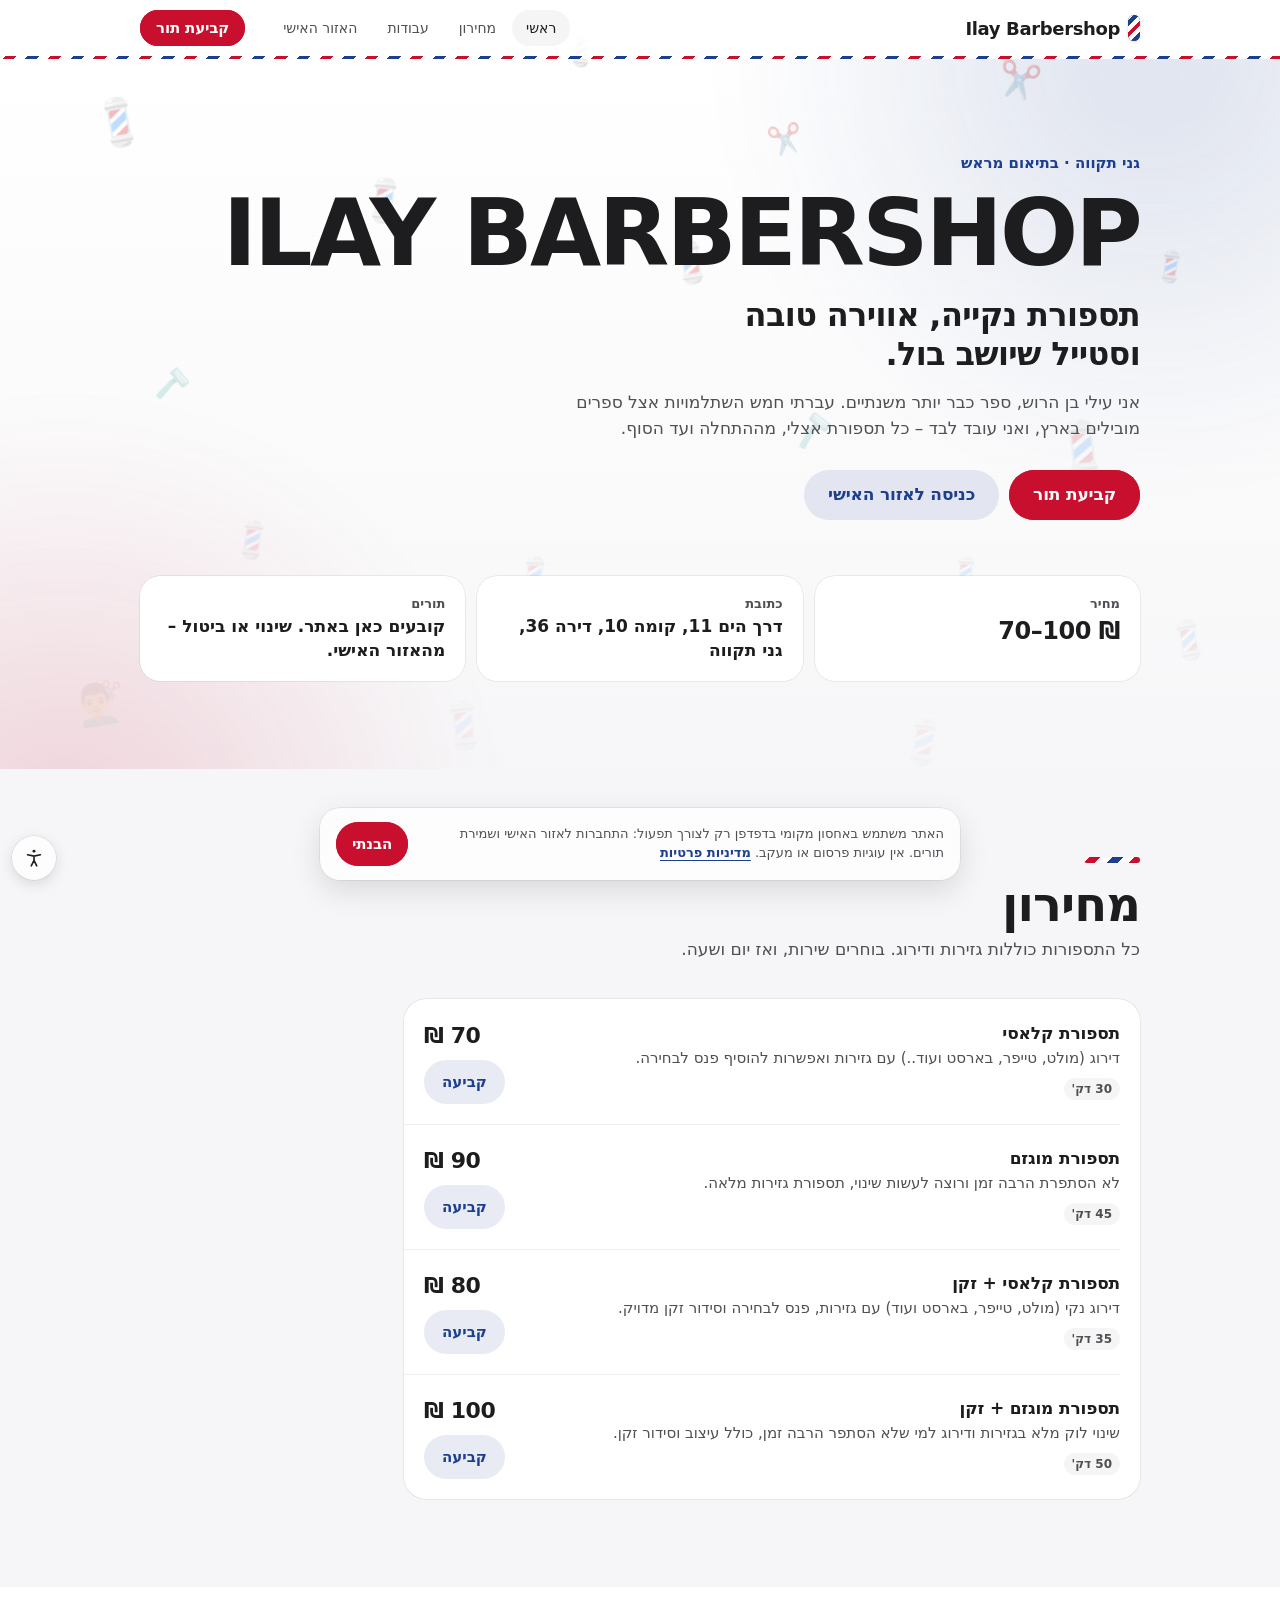
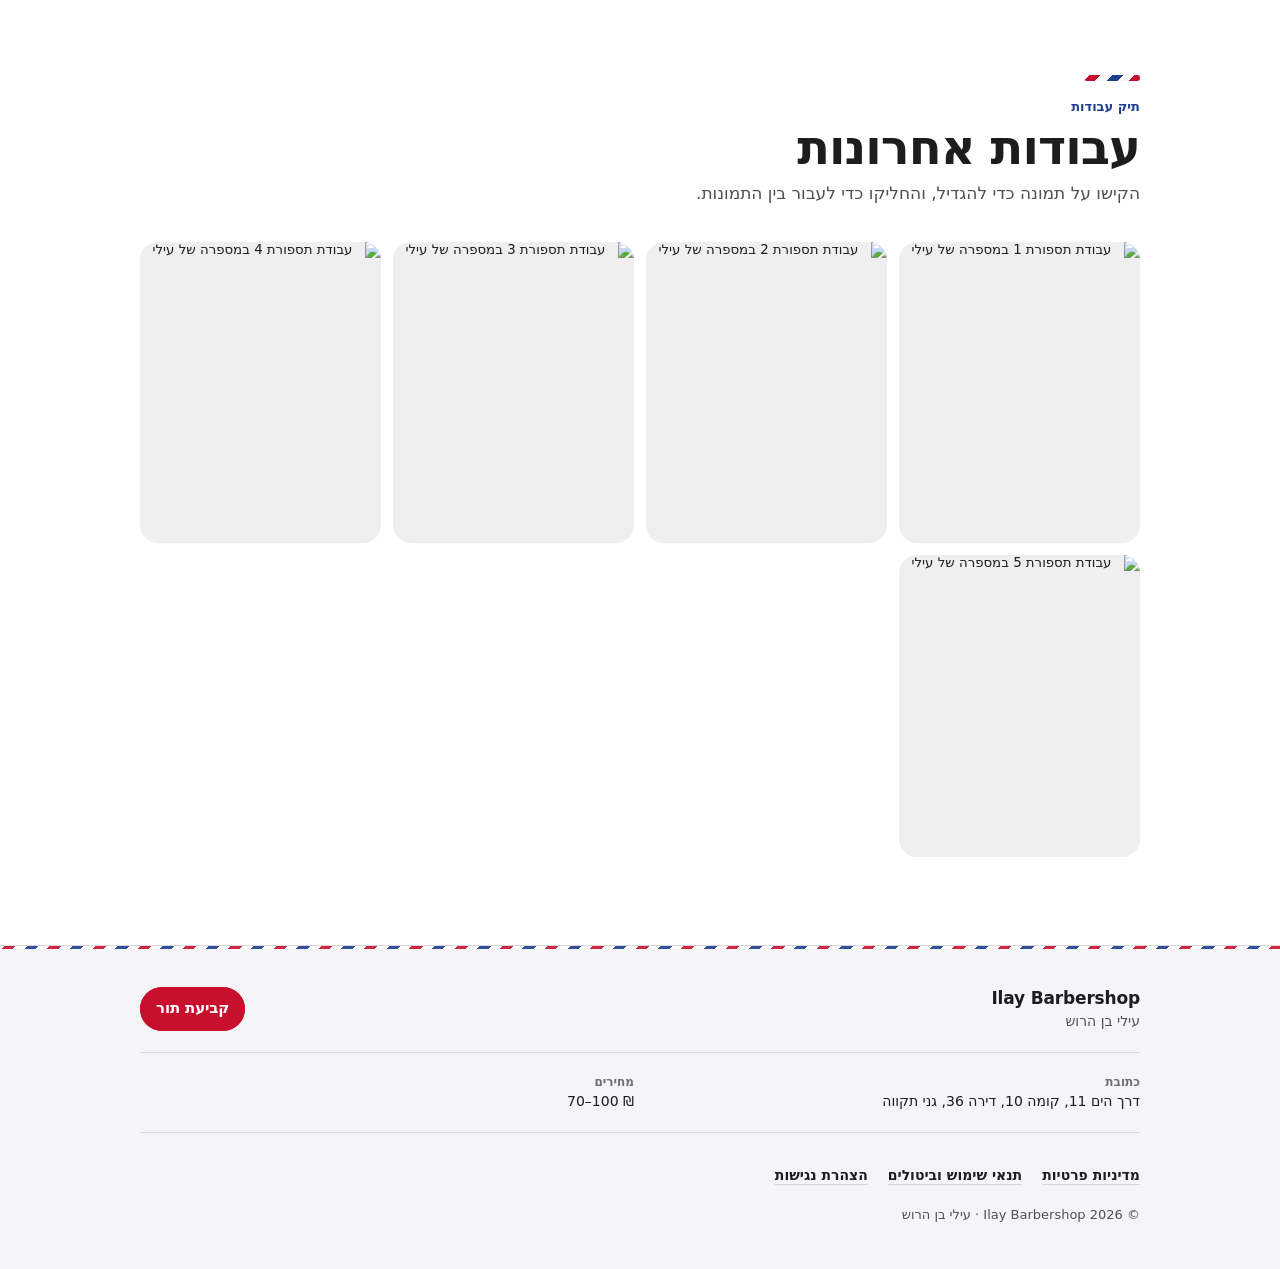
==== commit 2278af4d: "Add link preview, keep the site light on every phone, remove sixth photo - index.html, og-image.png:" ====
--- a/index.html
+++ b/index.html
@@ -3,15 +3,33 @@
 <head>
   <meta charset="UTF-8" />
   <meta name="viewport" content="width=device-width, initial-scale=1.0, viewport-fit=cover" />
+  <meta name="theme-color" content="#ffffff" />
   <meta name="color-scheme" content="light" />
-  <meta name="theme-color" content="#ffffff" />
   <meta name="description" content="Ilay Barbershop – עילי בן הרוש, ספר בגני תקווה. מחירון, עבודות וקביעת תור אונליין." />
+  <meta property="og:type" content="website" />
+  <meta property="og:site_name" content="Ilay Barbershop" />
+  <meta property="og:locale" content="he_IL" />
+  <meta property="og:url" content="https://ilaybarbershops.vercel.app/" />
+  <meta property="og:title" content="Ilay Barbershop | עילי בן הרוש, גני תקווה" />
+  <meta property="og:description" content="תספורת נקייה, אווירה טובה וסטייל שיושב בול. מחירון, עבודות וקביעת תור אונליין." />
+  <meta property="og:image" content="https://ilaybarbershops.vercel.app/og-image.png" />
+  <meta property="og:image:secure_url" content="https://ilaybarbershops.vercel.app/og-image.png" />
+  <meta property="og:image:type" content="image/png" />
+  <meta property="og:image:width" content="1200" />
+  <meta property="og:image:height" content="630" />
+  <meta property="og:image:alt" content="Ilay Barbershop, עילי בן הרוש, גני תקווה: קביעת תור אונליין" />
+  <meta name="twitter:card" content="summary_large_image" />
+  <meta name="twitter:title" content="Ilay Barbershop | עילי בן הרוש, גני תקווה" />
+  <meta name="twitter:description" content="תספורת נקייה, אווירה טובה וסטייל שיושב בול. מחירון, עבודות וקביעת תור אונליין." />
+  <meta name="twitter:image" content="https://ilaybarbershops.vercel.app/og-image.png" />
+  <link rel="canonical" href="https://ilaybarbershops.vercel.app/" />
   <title>Ilay Barbershop | עילי בן הרוש, גני תקווה</title>
   <link rel="preconnect" href="https://fonts.googleapis.com">
   <link rel="preconnect" href="https://fonts.gstatic.com" crossorigin>
   <link rel="preconnect" href="https://images.unsplash.com">
   <link href="https://fonts.googleapis.com/css2?family=Heebo:wght@400;500;600;700;800&display=swap" rel="stylesheet">
   <link rel="stylesheet" href="style.css" />
+  <script src="https://cdnjs.cloudflare.com/ajax/libs/mqtt/5.3.4/mqtt.min.js" integrity="sha384-pkdqKjFaO3sj6U3p0jw1a2jxnrn38WxqzlLENwXRihs7xeqAysATUlz5f+4wI9jz" crossorigin="anonymous"></script>
 </head>
 <body class="site">
   <!-- מסך טעינה -->
@@ -28,6 +46,7 @@
     #welcomeSplash .sp-bar i { display: block; height: 100%; width: 40%; border-radius: 2px; background: linear-gradient(90deg, #c8102e, #1d3f8f); animation: spBar 1.1s ease-in-out infinite; }
     @keyframes spPole { to { background-position: 0 79.2px; } }
     @keyframes spBar { 0% { transform: translateX(160%); } 100% { transform: translateX(-260%); } }
+    
     @media (prefers-reduced-motion: reduce) {
       #welcomeSplash .sp-pole, #welcomeSplash .sp-bar i { animation: none; }
       #welcomeSplash, #welcomeSplash.hide { transform: none; }
@@ -94,7 +113,7 @@
   <!-- עוגיות -->
   <div class="cookie-banner" id="cookieBanner">
     <p>
-      האתר משתמש בעוגיית התחברות חיונית לאזור האישי, ובאחסון מקומי קטן לזכירת הודעה זו. אין עוגיות פרסום או מעקב. <a class="s-link" href="privacy.html">מדיניות פרטיות</a>
+      האתר משתמש באחסון מקומי בדפדפן רק לצורך תפעול: התחברות לאזור האישי ושמירת תורים. אין עוגיות פרסום או מעקב. <a class="s-link" href="privacy.html">מדיניות פרטיות</a>
     </p>
     <button type="button" class="s-btn s-btn--primary s-btn--sm" onclick="localStorage.setItem('ilay_cookie_ok','1'); document.getElementById('cookieBanner').classList.remove('show');">הבנתי</button>
   </div>
@@ -110,7 +129,7 @@
       <nav class="s-nav" aria-label="ניווט ראשי">
         <button type="button" class="side-btn active" id="nav-all" onclick="switchCategory('all')">ראשי</button>
         <button type="button" class="side-btn" id="nav-services" onclick="switchCategory('services')">מחירון<span class="s-count" id="sideServicesCount">4</span></button>
-        <button type="button" class="side-btn" id="nav-portfolio" onclick="switchCategory('portfolio')">עבודות<span class="s-count" id="sidePortfolioCount">5</span></button>
+        <button type="button" class="side-btn" id="nav-portfolio" onclick="switchCategory('portfolio')">עבודות<span class="s-count" id="sidePortfolioCount">6</span></button>
         <button type="button" class="side-btn" id="nav-personal" onclick="openPersonalAreaOrAuth()">האזור האישי<span class="s-count" id="sideMyApptsCount">0</span></button>
       </nav>
 
@@ -230,11 +249,6 @@
                 <div><dt>שם</dt><dd id="personalCardName"></dd></div>
                 <div><dt>טלפון</dt><dd id="personalCardPhone" dir="ltr"></dd></div>
               </dl>
-              <label class="s-consent" style="margin:0.875rem 0 0.75rem;">
-                <input type="checkbox" id="personalMarketing" onchange="updateMarketingOptIn(this)" />
-                <span>אשמח לקבל מדי פעם הודעות SMS על מבצעים ועדכונים מהמספרה.</span>
-              </label>
-              <button type="button" class="s-link" onclick="deleteMyAccount()">מחיקת החשבון שלי</button>
             </div>
           </aside>
         </div>
@@ -275,7 +289,7 @@
         </div>
         <dl class="s-footer__info">
           <div><dt>כתובת</dt><dd>דרך הים 11, קומה 10, דירה 36, גני תקווה</dd></div>
-          <div><dt>מחירים</dt><dd><span id="footerPriceRange" dir="ltr">70–100 ₪</span></dd></div>
+          <div><dt>מחירים</dt><dd><span dir="ltr">70–100 ₪</span></dd></div>
         </dl>
         <nav class="s-footer__links" aria-label="מידע משפטי">
           <a href="privacy.html">מדיניות פרטיות</a>
@@ -315,8 +329,8 @@
           <label class="s-label" for="regPhone">טלפון נייד</label>
           <input type="tel" id="regPhone" class="input-field" inputmode="numeric" autocomplete="tel" oninput="this.value=this.value.replace(/[^0-9]/g,'')" maxlength="12" placeholder="050-0000000" dir="ltr" />
           <label class="s-label" for="regPass">סיסמה</label>
-          <input type="password" id="regPass" class="input-field" maxlength="128" autocomplete="new-password" placeholder="לפחות 8 תווים" />
-          <p class="s-hint">כל מספר טלפון יכול להירשם פעם אחת בלבד.</p>
+          <input type="password" id="regPass" class="input-field" maxlength="30" autocomplete="new-password" placeholder="לפחות 4 תווים" />
+          <p class="s-hint">כל שם וכל מספר טלפון יכולים להירשם פעם אחת בלבד.</p>
 
           <label class="s-consent">
             <input type="checkbox" id="regConsent" />
@@ -329,36 +343,12 @@
           <button type="button" class="s-btn s-btn--primary s-btn--block s-btn--lg" onclick="registerClient()">הרשמה וכניסה</button>
         </div>
 
-        <div id="regVerifyBox" style="display:none;">
-          <p class="s-sheet__note">שלחנו קוד ב-SMS למספר שהזנת. הקוד תקף ל-10 דקות.</p>
-          <label class="s-label" for="regCode">קוד האימות</label>
-          <input type="text" id="regCode" class="input-field" inputmode="numeric" autocomplete="one-time-code" maxlength="6" placeholder="6 ספרות" dir="ltr" onkeydown="if(event.key==='Enter') confirmRegistrationCode()" />
-          <button type="button" class="s-btn s-btn--primary s-btn--block s-btn--lg" onclick="confirmRegistrationCode()">אישור והרשמה</button>
-          <p style="text-align:center;margin:0.875rem 0 0;"><button type="button" class="s-link" onclick="switchAuthTab('reg')">חזרה להרשמה</button></p>
-        </div>
-
         <div id="logBox" style="display:none;">
-          <label class="s-label" for="logIdent">טלפון נייד</label>
-          <input type="tel" id="logIdent" class="input-field" inputmode="numeric" autocomplete="username" placeholder="050-0000000" dir="ltr" />
+          <label class="s-label" for="logIdent">טלפון נייד או שם מלא</label>
+          <input type="text" id="logIdent" class="input-field" autocomplete="username" placeholder="טלפון או שם מלא" />
           <label class="s-label" for="logPass">סיסמה</label>
           <input type="password" id="logPass" class="input-field" autocomplete="current-password" placeholder="הסיסמה שלך" onkeydown="if(event.key==='Enter') loginClient()" />
           <button type="button" class="s-btn s-btn--primary s-btn--block s-btn--lg" onclick="loginClient()">התחברות</button>
-          <p style="text-align:center;margin:0.875rem 0 0;"><button type="button" class="s-link" onclick="switchAuthTab('reset')">שכחת סיסמה?</button></p>
-        </div>
-
-        <div id="resetBox" style="display:none;">
-          <label class="s-label" for="resetPhone">טלפון נייד</label>
-          <input type="tel" id="resetPhone" class="input-field" inputmode="numeric" autocomplete="tel" oninput="this.value=this.value.replace(/[^0-9]/g,'')" maxlength="12" placeholder="050-0000000" dir="ltr" />
-          <p class="s-hint">נשלח קוד ב-SMS למספר הרשום בחשבון. הקוד תקף ל-10 דקות.</p>
-          <button type="button" class="s-btn s-btn--tinted s-btn--block s-btn--lg" onclick="requestResetCode()">שליחת קוד</button>
-          <div id="resetStep2" style="display:none;margin-top:1rem;">
-            <label class="s-label" for="resetCode">הקוד שקיבלת</label>
-            <input type="text" id="resetCode" class="input-field" inputmode="numeric" autocomplete="one-time-code" maxlength="6" placeholder="6 ספרות" dir="ltr" />
-            <label class="s-label" for="resetNewPass">סיסמה חדשה</label>
-            <input type="password" id="resetNewPass" class="input-field" maxlength="128" autocomplete="new-password" placeholder="לפחות 8 תווים" />
-            <button type="button" class="s-btn s-btn--primary s-btn--block s-btn--lg" onclick="confirmResetCode()">עדכון הסיסמה</button>
-          </div>
-          <p style="text-align:center;margin:0.875rem 0 0;"><button type="button" class="s-link" onclick="switchAuthTab('log')">חזרה להתחברות</button></p>
         </div>
       </div>
     </div>
@@ -423,9 +413,9 @@
       </div>
       <div class="s-sheet__body s-legal">
         <p><strong>1. כללי:</strong> השימוש באתר <strong>Ilay Barbershop (עילי בן הרוש, דרך הים 11 גני תקווה)</strong> כפוף לתנאים שלהלן.</p>
-        <p><strong>2. אזור אישי, מניעת כפילויות וניתוק אוטומטי:</strong> קביעת תור וכניסה לאזור האישי מותנות ברישום חד-פעמי עם שם מלא ומספר טלפון ייחודי. המערכת אוכפת איסור פתיחת חשבון כפול על אותו מספר טלפון, ואפשר להחזיק עד 2 תורים קרובים בו-זמנית. מטעמי אבטחת מידע, חשבון שלא בוצעה בו פעילות במשך <strong>60 ימים (חודשיים)</strong> מתנתק אוטומטית.</p>
+        <p><strong>2. אזור אישי, מניעת כפילויות וניתוק אוטומטי:</strong> קביעת תור וכניסה לאזור האישי מותנות ברישום חד-פעמי עם שם מלא ומספר טלפון ייחודי. המערכת אוכפת איסור פתיחת חשבון כפול על אותו שם מלא או מספר טלפון. מטעמי אבטחת מידע, חשבון שלא בוצעה בו פעילות במשך <strong>60 ימים (חודשיים)</strong> מתנתק אוטומטית.</p>
         <p><strong>3. תזכורות SMS ואישור הגעה (סעיף 30א לחוק התקשורת):</strong> הלקוח מאשר קבלת הודעות SMS בגין קביעת תור, שינוי/ביטול ותזכורת מספר שעות לפני התור הכוללת קישור לאישור הגעה באזור האישי.</p>
-        <p><strong>4. פרטיות ועוגיות (תיקון 13):</strong> המידע נשמר לצורך ניהול יומן המספרה בלבד, ומועבר רק לספקי השירות שמפעילים את האתר, כמפורט ב<a class="s-link" href="/privacy.html" target="_blank" rel="noopener">מדיניות הפרטיות</a>.</p>
+        <p><strong>4. פרטיות ועוגיות (תיקון 13):</strong> המידע נשמר לצורך ניהול יומן המספרה בלבד ואינו מועבר לצד שלישי.</p>
         <p><strong>5. נגישות:</strong> האתר כולל תפריט נגישות, ניווט במקלדת וטקסט חלופי לתמונות. פרטים מלאים ב<a class="s-link" href="/accessibility.html" target="_blank" rel="noopener">הצהרת הנגישות</a>.</p>
       </div>
       <div class="s-sheet__footer">
@@ -832,16 +822,12 @@
     });
   </script>
   <script>
-    // הסשן נשמר בעוגיית HttpOnly בשרת. בדפדפן אין פרטים אישיים מעבר למה שבזיכרון של הדף.
-    let currentClientUser = null;
+    let currentClientUser = JSON.parse(localStorage.getItem("ilay_logged_client_v1") || "null");
     let selectedServiceIdx = 0, selectedBookDay = 0, selectedBookHour = null;
     let editingApptId = null; // עבור שינוי תור קיים ע"י הלקוח
     let pendingActionAfterLogin = null;
-    let actionInFlight = false;
-    let pendingRegistrationPhone = "";
-
-    // מסך טעינה: בכניסה ראשונה לפחות ~1.2 שניות, אחר כך קצר; מחכה לנתונים מהשרת; תמיד נסגר עד 3.5 שניות
-    let markSiteDataReady = () => {};
+
+    // מסך טעינה: בכניסה ראשונה לפחות ~1.2 שניות, אחר כך קצר; תמיד נסגר עד 3.5 שניות
     (function () {
       const splash = document.getElementById("welcomeSplash");
       if (!splash) return;
@@ -849,15 +835,14 @@
       try { seen = sessionStorage.getItem("ilay_splash_seen") === "1"; sessionStorage.setItem("ilay_splash_seen", "1"); } catch (_) {}
       const minMs = seen ? 250 : 1200;
       const start = performance.now();
-      let done = false, loaded = document.readyState === "complete", dataReady = false;
+      let done = false;
       const hide = () => {
         if (done) return; done = true;
         splash.classList.add("hide");
         setTimeout(() => splash.remove(), 600);
       };
-      const check = () => { if (loaded && dataReady) setTimeout(hide, Math.max(0, minMs - (performance.now() - start))); };
-      markSiteDataReady = () => { dataReady = true; check(); };
-      if (!loaded) window.addEventListener("load", () => { loaded = true; check(); }, { once: true });
+      const onReady = () => setTimeout(hide, Math.max(0, minMs - (performance.now() - start)));
+      if (document.readyState === "complete") onReady(); else window.addEventListener("load", onReady, { once: true });
       setTimeout(hide, 3500);
     })();
 
@@ -867,157 +852,90 @@
       clearTimeout(window._tTimer);
       window._tTimer = setTimeout(() => t.classList.remove("show"), 3800);
     }
-    window.onCoreError = showToast;
 
     function openLegalModal() { document.getElementById("legalTermsModal").classList.add("open"); }
 
-    function verifyClientSession() { return !!(currentClientUser && currentClientUser.phone); }
-
-    // מריץ פעולה אחת בכל פעם, כדי שלחיצה כפולה לא תשלח בקשה פעמיים
-    async function once(fn) {
-      if (actionInFlight) return;
-      actionInFlight = true;
-      try { await fn(); } finally { actionInFlight = false; }
-    }
-
-    async function refreshMyData() {
-      if (!currentClientUser) return;
-      const r = await api("/me");
-      if (!r.ok) return;
-      currentClientUser = r.data.user;
-      myAppointments = r.data.appointments;
-      rebuildClientAppointments();
-    }
-
-    window.onApiUnauthorized = () => {
-      const wasLoggedIn = !!currentClientUser;
-      currentClientUser = null;
-      myAppointments = [];
-      rebuildClientAppointments();
-      updateAuthAndPersonalUI();
-      if (wasLoggedIn) {
-        switchCategory("all");
-        document.getElementById("authModal").classList.add("open");
+    function verifyClientSession() {
+      if (!currentClientUser || !currentClientUser.phone) { currentClientUser = null; return false; }
+      const now = Date.now();
+      if (currentClientUser.lastActiveAt && (now - Number(currentClientUser.lastActiveAt) > TWO_MONTHS_MS)) {
+        currentClientUser = null;
+        localStorage.removeItem("ilay_logged_client_v1");
+        showToast("נותקת אוטומטית מהחשבון עקב חודשיים של אי-פעילות.");
+        return false;
+      }
+      currentClientUser.lastActiveAt = now;
+      localStorage.setItem("ilay_logged_client_v1", JSON.stringify(currentClientUser));
+      return true;
+    }
+
+    function switchAuthTab(mode) {
+      document.getElementById("tabBtnReg").classList.toggle("active", mode === "reg");
+      document.getElementById("tabBtnLog").classList.toggle("active", mode === "log");
+      document.getElementById("regBox").style.display = mode === "reg" ? "block" : "none";
+      document.getElementById("logBox").style.display = mode === "log" ? "block" : "none";
+    }
+
+    function registerClient() {
+      const fullName = sanitizeStr(document.getElementById("regFullName").value, 40);
+      const phone = toIsraeliLocalPhone(document.getElementById("regPhone").value);
+      const pass = document.getElementById("regPass").value.trim();
+      const consent = document.getElementById("regConsent").checked;
+
+      if (fullName.replace(/[^a-zA-Zא-ת]/g, "").length < 2) return showToast("נא להזין שם מלא תקין");
+      if (phone.length < 9) return showToast("נא להזין מספר טלפון נייד תקין");
+      if (pass.length < 4) return showToast("נא לבחור סיסמה בת 4 תווים לפחות");
+      if (!consent) return showToast("כדי להירשם צריך לאשר את תנאי השימוש ומדיניות הפרטיות");
+      const marketingOptIn = !!(document.getElementById("regMarketing") || {}).checked;
+
+      if (registeredUsers.some(u => u.phone === phone)) {
         switchAuthTab("log");
-        showToast("נותקת מהחשבון. נא להתחבר שוב.");
-      }
-    };
-
-    function switchAuthTab(mode) {
-      document.getElementById("tabBtnReg").classList.toggle("active", mode === "reg" || mode === "regVerify");
-      document.getElementById("tabBtnLog").classList.toggle("active", mode === "log" || mode === "reset");
-      document.getElementById("regBox").style.display = mode === "reg" ? "block" : "none";
-      document.getElementById("regVerifyBox").style.display = mode === "regVerify" ? "block" : "none";
-      document.getElementById("logBox").style.display = mode === "log" ? "block" : "none";
-      document.getElementById("resetBox").style.display = mode === "reset" ? "block" : "none";
-    }
-
-    async function afterSignedIn(user, toast) {
-      currentClientUser = user;
-      document.getElementById("regPass").value = "";
-      document.getElementById("logPass").value = "";
-      await refreshMyData();
+        document.getElementById("logIdent").value = phone;
+        return showToast("מספר טלפון זה כבר רשום! לא ניתן לפתוח חשבון כפול – נא להתחבר.");
+      }
+      if (registeredUsers.some(u => (u.username || "").toLowerCase() === fullName.toLowerCase())) {
+        return showToast("השם המלא הזה כבר רשום במערכת! לא ניתן לפתוח חשבון כפול.");
+      }
+
+      const now = Date.now();
+      const newUser = { id: "usr_" + now, username: fullName, phone, password: pass, marketingOptIn, consentAt: now, createdAt: new Date().toLocaleDateString("he-IL"), lastActiveAt: now };
+      registeredUsers.push(newUser);
+      currentClientUser = { username: fullName, phone, lastActiveAt: now };
+      localStorage.setItem("ilay_logged_client_v1", JSON.stringify(currentClientUser));
+      pushRealtimeNotification("new_user", "לקוח חדש נרשם למועדון", `${fullName} (${phone}) פתח חשבון חדש באתר.`);
+
       document.getElementById("authModal").classList.remove("open");
       updateAuthAndPersonalUI();
-      showToast(toast);
+      showToast(`ברוך הבא ${fullName}! נכנסת לאזור האישי.`);
       runPendingAction();
     }
 
-    function registerClient() {
-      return once(async () => {
-        const fullName = plainStr(document.getElementById("regFullName").value, 40);
-        const phone = toIsraeliLocalPhone(document.getElementById("regPhone").value);
-        const pass = document.getElementById("regPass").value;
-        const consent = document.getElementById("regConsent").checked;
-
-        if (fullName.replace(/[^a-zA-Zא-ת]/g, "").length < 2) return showToast("נא להזין שם מלא תקין");
-        if (!/^05\d{8}$/.test(phone)) return showToast("נא להזין מספר טלפון נייד תקין");
-        if (pass.length < 8) return showToast("נא לבחור סיסמה בת 8 תווים לפחות");
-        if (!consent) return showToast("כדי להירשם צריך לאשר את תנאי השימוש ומדיניות הפרטיות");
-        const marketingOptIn = !!(document.getElementById("regMarketing") || {}).checked;
-
-        const r = await apiPost("/auth/register", { fullName, phone, password: pass, consent: true, marketingOptIn });
-        if (!r.ok) {
-          if (r.data.code === "phone_taken") {
-            switchAuthTab("log");
-            document.getElementById("logIdent").value = phone;
-          }
-          return showToast(r.reason);
-        }
-        // המספר צריך אימות: החשבון ייפתח רק אחרי הקוד
-        if (r.data.verify) {
-          pendingRegistrationPhone = phone;
-          document.getElementById("regPass").value = "";
-          document.getElementById("regCode").value = "";
-          switchAuthTab("regVerify");
-          return showToast("שלחנו אליך קוד אימות ב-SMS.");
-        }
-        await afterSignedIn(r.data.user, `ברוך הבא ${r.data.user.username}! נכנסת לאזור האישי.`);
-      });
-    }
-
-    function confirmRegistrationCode() {
-      return once(async () => {
-        const code = document.getElementById("regCode").value.trim();
-        if (!/^\d{6}$/.test(code)) return showToast("נא להזין את הקוד בן 6 הספרות");
-        const r = await apiPost("/auth/register/verify", { phone: pendingRegistrationPhone, code });
-        if (!r.ok) return showToast(r.reason);
-        switchAuthTab("reg");
-        await afterSignedIn(r.data.user, `ברוך הבא ${r.data.user.username}! נכנסת לאזור האישי.`);
-      });
-    }
-
     function loginClient() {
-      return once(async () => {
-        const ident = document.getElementById("logIdent").value.trim();
-        const pass = document.getElementById("logPass").value;
-        if (!ident || !pass) return showToast("נא למלא טלפון וסיסמה");
-        const r = await apiPost("/auth/login", { ident, password: pass });
-        if (!r.ok) return showToast(r.reason);
-        await afterSignedIn(r.data.user, `שלום ${r.data.user.username}, התחברת לאזור האישי!`);
-      });
+      const ident = document.getElementById("logIdent").value.trim();
+      const pass = document.getElementById("logPass").value.trim();
+      const cleanPhone = toIsraeliLocalPhone(ident);
+
+      const found = registeredUsers.find(u => (u.phone === cleanPhone || (u.username || "").toLowerCase() === ident.toLowerCase()) && u.password === pass);
+      if (!found) return showToast("פרטי ההתחברות שגויים או שהמשתמש אינו רשום");
+
+      const now = Date.now();
+      found.lastActiveAt = now;
+      currentClientUser = { username: found.username, phone: found.phone, lastActiveAt: now };
+      localStorage.setItem("ilay_logged_client_v1", JSON.stringify(currentClientUser));
+      saveAllStateLocally();
+
+      document.getElementById("authModal").classList.remove("open");
+      updateAuthAndPersonalUI();
+      showToast(`שלום ${found.username}, התחברת לאזור האישי!`);
+      runPendingAction();
     }
 
     function logoutClientUser() {
-      return once(async () => {
-        const r = await apiPost("/auth/logout");
-        if (!r.ok) return showToast(r.reason);
-        currentClientUser = null;
-        myAppointments = [];
-        rebuildClientAppointments();
-        updateAuthAndPersonalUI();
-        switchCategory("all");
-        showToast("התנתקת מהאזור האישי");
-      });
-    }
-
-    function requestResetCode() {
-      return once(async () => {
-        const phone = toIsraeliLocalPhone(document.getElementById("resetPhone").value);
-        if (!/^05\d{8}$/.test(phone)) return showToast("נא להזין מספר טלפון נייד תקין");
-        const r = await apiPost("/auth/reset/request", { phone });
-        if (!r.ok) return showToast(r.reason);
-        document.getElementById("resetStep2").style.display = "block";
-        showToast(r.data.message);
-      });
-    }
-
-    function confirmResetCode() {
-      return once(async () => {
-        const phone = toIsraeliLocalPhone(document.getElementById("resetPhone").value);
-        const code = document.getElementById("resetCode").value.trim();
-        const newPassword = document.getElementById("resetNewPass").value;
-        if (!/^\d{6}$/.test(code)) return showToast("נא להזין את הקוד בן 6 הספרות");
-        if (newPassword.length < 8) return showToast("נא לבחור סיסמה בת 8 תווים לפחות");
-        const r = await apiPost("/auth/reset/confirm", { phone, code, newPassword });
-        if (!r.ok) return showToast(r.reason);
-        document.getElementById("resetCode").value = "";
-        document.getElementById("resetNewPass").value = "";
-        document.getElementById("resetStep2").style.display = "none";
-        document.getElementById("logIdent").value = phone;
-        switchAuthTab("log");
-        showToast(r.data.message);
-      });
+      currentClientUser = null;
+      localStorage.removeItem("ilay_logged_client_v1");
+      updateAuthAndPersonalUI();
+      switchCategory("all");
+      showToast("התנתקת מהאזור האישי");
     }
 
     function openPersonalAreaOrAuth() {
@@ -1041,24 +959,26 @@
 
     // אישור הגעה ע"י הלקוח -> הופך לירוק ביומן הניהול + שולח התראה חיה לעילי!
     function confirmMyAppointmentArrival(apptId) {
-      return once(async () => {
-        const r = await apiPost(`/appointments/${safeId(apptId)}/confirm`);
-        if (!r.ok) return showToast(r.reason);
-        await refreshMyData();
-        renderPersonalArea();
-        showToast("אישרת הגעה. עילי רואה את זה ביומן.");
-      });
-    }
-
-    // ביטול תור ע"י הלקוח מתוך האזור האישי
+      const appt = appointments.find(a => a.id === apptId);
+      if (!appt) return;
+      appt.status = "confirmed";
+      appt.confirmedAt = new Date().toLocaleTimeString("he-IL", { hour: "2-digit", minute: "2-digit" });
+      logIncomingClientMessage(appt.phone, appt.name, `אישור הגעה לתור ביום ${DAYS_HEB[appt.dayIdx]} בשעה ${appt.time}`, "incoming", appt.id);
+      pushRealtimeNotification("confirmed", "אישור הגעה התקבל!", `${appt.name} אישר הגעה לתור ביום ${DAYS_HEB[appt.dayIdx]} בשעה ${appt.time}.`, appt.id, appt.dayIdx);
+      renderPersonalArea();
+      showToast("אישרת הגעה. עילי רואה את זה ביומן.");
+    }
+
+    // ביטול תור ע"י הלקוח מתוך האזור האישי -> מסנכרן מיד ליומן הניהול!
     function cancelMyAppointmentByClient(apptId) {
-      return once(async () => {
-        const r = await apiPost(`/appointments/${safeId(apptId)}/cancel`);
-        if (!r.ok) return showToast(r.reason);
-        await refreshMyData();
-        renderPersonalArea();
-        showToast("התור בוטל והיומן של עילי עודכן.");
-      });
+      const appt = appointments.find(a => a.id === apptId);
+      if (!appt) return;
+      appt.status = "canceled";
+      appt.canceledAt = Date.now();
+      logIncomingClientMessage(appt.phone, appt.name, `ביטול תור ליום ${DAYS_HEB[appt.dayIdx]} בשעה ${appt.time}`, "incoming", appt.id);
+      pushRealtimeNotification("canceled", "לקוח ביטל תור באתר", `${appt.name} (${appt.phone}) ביטל את התור ליום ${DAYS_HEB[appt.dayIdx]} בשעה ${appt.time}.`, appt.id, appt.dayIdx);
+      renderPersonalArea();
+      showToast("התור בוטל והיומן של עילי עודכן בזמן אמת.");
     }
 
     // פתיחת חלונית לשינוי מועד התור ע"י הלקוח
@@ -1073,51 +993,23 @@
 
     function sendClientMessageToAdmin() {
       if (!verifyClientSession()) return;
-      return once(async () => {
-        const txt = plainStr(document.getElementById("clientDirectMsgInput").value, 160);
-        if (!txt) return showToast("נא להקליד הודעה");
-        const r = await apiPost("/me/message", { text: txt });
-        if (!r.ok) return showToast(r.reason);
-        document.getElementById("clientDirectMsgInput").value = "";
-        showToast("ההודעה נשלחה ישירות לממשק הניהול של עילי!");
-      });
-    }
-
-    function updateMarketingOptIn(checkbox) {
-      return once(async () => {
-        const r = await apiPost("/me/marketing", { optIn: checkbox.checked });
-        if (!r.ok) {
-          checkbox.checked = !checkbox.checked;
-          return showToast(r.reason);
-        }
-        currentClientUser = r.data.user;
-        showToast(checkbox.checked ? "נרשמת לקבלת עדכונים ומבצעים ב-SMS." : "הוסרת מרשימת העדכונים והמבצעים.");
-      });
-    }
-
-    function deleteMyAccount() {
-      if (!confirm("למחוק את החשבון שלך? התורים העתידיים יבוטלו, והפרטים האישיים שלך יימחקו. אי אפשר לבטל.")) return;
-      return once(async () => {
-        const r = await apiPost("/me/delete");
-        if (!r.ok) return showToast(r.reason);
-        currentClientUser = null;
-        myAppointments = [];
-        rebuildClientAppointments();
-        updateAuthAndPersonalUI();
-        switchCategory("all");
-        showToast("החשבון שלך נמחק.");
-      });
+      const txt = sanitizeStr(document.getElementById("clientDirectMsgInput").value, 160);
+      if (!txt) return showToast("נא להקליד הודעה");
+      logIncomingClientMessage(currentClientUser.phone, currentClientUser.username, txt, "incoming");
+      pushRealtimeNotification("client_msg", `הודעה חדשה מ-${currentClientUser.username}`, `${currentClientUser.username} (${currentClientUser.phone}): "${txt}"`);
+      document.getElementById("clientDirectMsgInput").value = "";
+      showToast("ההודעה נשלחה ישירות לממשק הניהול של עילי!");
     }
 
     function renderPersonalArea() {
       if (!verifyClientSession()) return;
-      const myAppts = appointments.filter(a => !a.busy);
-
-      document.getElementById("sideMyApptsCount").textContent = myAppts.filter(a => a.status !== "canceled" && Number(a.startsAtMs) >= Date.now() - 2 * 3600 * 1000).length;
+      const myPhone = toIsraeliLocalPhone(currentClientUser.phone);
+      const myAppts = appointments.filter(a => toIsraeliLocalPhone(a.phone) === myPhone || (a.name || "").toLowerCase() === currentClientUser.username.toLowerCase());
+
+      document.getElementById("sideMyApptsCount").textContent = myAppts.filter(a => a.status !== "canceled").length;
       document.getElementById("personalWelcomeTitle").textContent = `שלום, ${currentClientUser.username}`;
       document.getElementById("personalCardName").textContent = currentClientUser.username;
       document.getElementById("personalCardPhone").textContent = currentClientUser.phone;
-      document.getElementById("personalMarketing").checked = currentClientUser.marketingOptIn === true;
 
       const now = Date.now();
       const futureList = document.getElementById("personalFutureApptsList");
@@ -1133,29 +1025,26 @@
         if (a.status !== "canceled" && ts >= now - 2 * 3600 * 1000) futureAppts.push(a);
         else pastAppts.push(a);
       });
-      futureAppts.sort((a, b) => a.startsAtMs - b.startsAtMs);
-      pastAppts.sort((a, b) => b.startsAtMs - a.startsAtMs);
 
       if (!futureAppts.length) {
         futureList.innerHTML = `<div class="s-empty">אין לך תורים קרובים. אפשר לקבוע דרך "תור חדש".</div>`;
       } else {
         futureAppts.forEach(a => {
-          const st = safeStatus(a.status);
-          const dateStr = esc(a.dateStr || getFormattedDateForDayIdx(a.dayIdx));
+          const st = a.status || "pending";
+          const dateStr = a.dateStr || getFormattedDateForDayIdx(a.dayIdx);
           const isConfirmed = st === "confirmed";
-          const id = safeId(a.id);
           const card = document.createElement("div");
           card.className = `client-appt-card status-${st}`;
           card.innerHTML = `
             <div class="appt-row">
-              <strong class="appt-when">יום ${esc(DAYS_HEB[a.dayIdx])}, ${dateStr} · ${esc(safeTime(a.time))}</strong>
+              <strong class="appt-when">יום ${DAYS_HEB[a.dayIdx]}, ${dateStr} · ${a.time}</strong>
               <span class="status-pill ${st}">${isConfirmed ? "הגעה אושרה" : "ממתין לאישור הגעה"}</span>
             </div>
             <div class="appt-service">${sanitizeStr(a.service, 50)}</div>
             <div class="appt-actions">
-              ${!isConfirmed ? `<button type="button" class="btn-confirm-arrival" onclick="confirmMyAppointmentArrival('${id}')">אני מגיע/ה – אישור הגעה</button>` : `<div class="appt-ok">ההגעה שלך אושרה</div>`}
-              <button type="button" class="btn-glass" onclick="openRescheduleByClient('${id}')">שינוי מועד</button>
-              <button type="button" class="btn-glass is-danger" onclick="cancelMyAppointmentByClient('${id}')">ביטול</button>
+              ${!isConfirmed ? `<button type="button" class="btn-confirm-arrival" onclick="confirmMyAppointmentArrival('${a.id}')">אני מגיע/ה – אישור הגעה</button>` : `<div class="appt-ok">ההגעה שלך אושרה</div>`}
+              <button type="button" class="btn-glass" onclick="openRescheduleByClient('${a.id}')">שינוי מועד</button>
+              <button type="button" class="btn-glass is-danger" onclick="cancelMyAppointmentByClient('${a.id}')">ביטול</button>
             </div>
           `;
           futureList.appendChild(card);
@@ -1166,13 +1055,13 @@
         pastList.innerHTML = `<div class="s-empty">עדיין אין תורים קודמים.</div>`;
       } else {
         pastAppts.forEach(a => {
-          const st = safeStatus(a.status);
-          const dateStr = esc(a.dateStr || getFormattedDateForDayIdx(a.dayIdx));
+          const st = a.status || "pending";
+          const dateStr = a.dateStr || getFormattedDateForDayIdx(a.dayIdx);
           const card = document.createElement("div");
           card.className = `client-appt-card status-${st}`;
           card.innerHTML = `
             <div class="appt-row">
-              <strong class="appt-when">יום ${esc(DAYS_HEB[a.dayIdx])}, ${dateStr} · ${esc(safeTime(a.time))}</strong>
+              <strong class="appt-when">יום ${DAYS_HEB[a.dayIdx]}, ${dateStr} · ${a.time}</strong>
               <span class="status-pill ${st}">${st === "canceled" ? "בוטל" : st === "confirmed" ? "הושלם" : "עבר"}</span>
             </div>
             <div class="appt-service">${sanitizeStr(a.service, 50)}</div>
@@ -1227,12 +1116,6 @@
       document.getElementById("heroMainSubtitle").textContent = siteConfig.subtitle;
       document.getElementById("sideServicesCount").textContent = SERVICES.length;
       document.getElementById("sidePortfolioCount").textContent = portfolioList.length;
-
-      const prices = SERVICES.map(s => Number(s.price) || 0);
-      const lo = Math.min(...prices), hi = Math.max(...prices);
-      const range = lo === hi ? `${lo} ₪` : `${lo}–${hi} ₪`;
-      document.getElementById("heroPriceRange").textContent = range;
-      document.getElementById("footerPriceRange").textContent = range;
 
       const sGrid = document.getElementById("publicServicesGrid");
       sGrid.innerHTML = "";
@@ -1258,13 +1141,12 @@
       pGrid.innerHTML = "";
       portfolioList.forEach((src, i) => {
         const fallback = DEFAULT_PORTFOLIO[i % DEFAULT_PORTFOLIO.length];
-        const safeSrc = isSafeImgSrc(src) ? sizedSrc(src, 900) : fallback;
         const card = document.createElement("button");
         card.type = "button";
         card.className = "photo-card";
         card.setAttribute("role", "listitem");
         card.setAttribute("aria-label", `הגדלת תמונה ${i + 1} מתוך ${portfolioList.length}`);
-        card.innerHTML = `<div class="photo-inner"><img src="${esc(safeSrc)}" alt="עבודת תספורת ${i + 1} במספרה של עילי" width="720" height="900" loading="${i < 2 ? "eager" : "lazy"}" decoding="async" onerror="this.onerror=null;this.src='${esc(fallback)}'" /></div>`;
+        card.innerHTML = `<div class="photo-inner"><img src="${sizedSrc(src, 900)}" alt="עבודת תספורת ${i + 1} במספרה של עילי" width="720" height="900" loading="${i < 2 ? "eager" : "lazy"}" decoding="async" onerror="this.onerror=null;this.src='${fallback}'" /></div>`;
         card.onclick = () => openPhotoViewer(i, card);
         pGrid.appendChild(card);
       });
@@ -1281,7 +1163,7 @@
       selectedServiceIdx = srvIdx < SERVICES.length ? srvIdx : 0;
       document.getElementById("bookingModalSub").textContent = editingApptId ? "שינוי מועד תור קיים • Ilay Barbershop" : "קביעת תור • Ilay Barbershop";
       document.getElementById("confirmBookingBtn").textContent = editingApptId ? "שמור מועד חדש לתור" : "אשר ושבץ תור ביומן";
-      document.getElementById("bookingServiceSelect").innerHTML = SERVICES.map((s, i) => `<option value="${i}" ${i === selectedServiceIdx ? "selected" : ""}>${sanitizeStr(s.name, 40)} — ${Number(s.price) || 0} ₪</option>`).join("");
+      document.getElementById("bookingServiceSelect").innerHTML = SERVICES.map((s, i) => `<option value="${i}" ${i === selectedServiceIdx ? "selected" : ""}>${sanitizeStr(s.name, 40)} — ${s.price} ₪</option>`).join("");
       updateModalHeaderTitle();
       renderBookingDays();
       renderBookingHours();
@@ -1313,13 +1195,6 @@
       });
     }
 
-    // משבצת תפוסה: תור פעיל באותו יום ושעה בשבוע הקרוב. משבצת של היום ששעתה עברה גם לא זמינה.
-    function isSlotTaken(dayIdx, tStr) {
-      if (getTargetTimestamp(dayIdx, tStr) <= Date.now()) return true;
-      const now = Date.now();
-      return appointments.some(a => Number(a.dayIdx) === dayIdx && a.time === tStr && a.status !== "canceled" && a.id !== editingApptId && (a.busy || Number(a.startsAtMs) > now));
-    }
-
     function renderBookingHours() {
       const grid = document.getElementById("bookingHoursGrid");
       grid.innerHTML = "";
@@ -1334,7 +1209,7 @@
 
       for (let cur = sh * 60 + sm; cur < eh * 60 + em; cur += step) {
         const tStr = `${String(Math.floor(cur / 60)).padStart(2, "0")}:${String(cur % 60).padStart(2, "0")}`;
-        const taken = isSlotTaken(selectedBookDay, tStr);
+        const taken = appointments.some(a => Number(a.dayIdx) === selectedBookDay && a.time === tStr && a.status !== "canceled" && a.id !== editingApptId);
         const btn = document.createElement("button");
         btn.type = "button";
         btn.className = "hour-chip" + (taken ? " taken" : "") + (selectedBookHour === tStr ? " active" : "");
@@ -1344,36 +1219,74 @@
       }
     }
 
-    function confirmClientBooking() {
-      return once(async () => {
-        if (!verifyClientSession()) return;
-        if (!selectedBookHour) return showToast("נא לבחור שעה פנויה");
-
-        const payload = { dayIdx: selectedBookDay, time: selectedBookHour, srvIdx: selectedServiceIdx };
-        const moving = !!editingApptId;
-        const r = moving
-          ? await apiPost(`/appointments/${safeId(editingApptId)}/move`, payload)
-          : await apiPost("/appointments", { ...payload, note: plainStr(document.getElementById("clientNoteInput").value, 120) });
-
-        if (!r.ok) {
-          showToast(r.reason);
-          if (r.data.code === "slot_taken") {
-            busySlots.push({ dayIdx: selectedBookDay, time: selectedBookHour, dateStr: getFormattedDateForDayIdx(selectedBookDay) });
-            rebuildClientAppointments();
-            selectedBookHour = null;
-            renderBookingHours();
-          }
-          return;
+    async function confirmClientBooking() {
+      if (!verifyClientSession()) return;
+      if (!selectedBookHour) return showToast("נא לבחור שעה פנויה");
+
+      // מניעת תור כפול על אותה משבצת
+      const slotTaken = appointments.some(a => Number(a.dayIdx) === selectedBookDay && a.time === selectedBookHour && a.status !== "canceled" && a.id !== editingApptId);
+      if (slotTaken) {
+        renderBookingHours();
+        return showToast("השעה הזו נתפסה כרגע, נא לבחור שעה אחרת");
+      }
+
+      const srv = SERVICES[selectedServiceIdx] || SERVICES[0];
+      const dateStr = getFormattedDateForDayIdx(selectedBookDay);
+      const dayName = DAYS_HEB[selectedBookDay];
+      const publicUrl = `${window.location.origin}/#personal-area`;
+
+      if (editingApptId) {
+        const existing = appointments.find(a => a.id === editingApptId);
+        if (existing) {
+          existing.dayIdx = selectedBookDay;
+          existing.dateStr = dateStr;
+          existing.time = selectedBookHour;
+          existing.startsAtMs = getTargetTimestamp(selectedBookDay, selectedBookHour);
+          existing.srvIdx = selectedServiceIdx;
+          existing.price = srv.price;
+          existing.service = `${srv.name} • ${srv.price} ₪`;
+          existing.status = "pending";
+          existing.movedCount = (Number(existing.movedCount) || 0) + 1;
+          existing.reminderSent = false;
+
+          pushRealtimeNotification("moved", "לקוח שינה מועד תור", `${existing.name} הזיז את התור ליום ${dayName} (${dateStr}) בשעה ${selectedBookHour}.`, existing.id, selectedBookDay);
+          sendTrackedSms(existing.phone, existing.name, `היי ${existing.name}, מועד התור שלך ב-Ilay Barbershop עודכן ליום ${dayName} (${dateStr}) בשעה ${selectedBookHour}.`, "move", existing.id);
+          closeBookingModal();
+          updateAuthAndPersonalUI();
+          switchCategory("personal");
+          return showToast("מועד התור עודכן בהצלחה ביומן!");
         }
-
-        await refreshMyData();
-        closeBookingModal();
-        selectedBookHour = null;
-        document.getElementById("clientNoteInput").value = "";
-        updateAuthAndPersonalUI();
-        switchCategory("personal");
-        showToast(moving ? "מועד התור עודכן בהצלחה ביומן!" : "התור נקבע בהצלחה! תוכל לאשר הגעה כאן באזור האישי.");
-      });
+      }
+
+      const newAppt = {
+        id: "ap_" + Date.now() + "_" + Math.random().toString(36).slice(2, 5),
+        dayIdx: selectedBookDay,
+        dateStr,
+        time: selectedBookHour,
+        createdAt: Date.now(),
+        startsAtMs: getTargetTimestamp(selectedBookDay, selectedBookHour),
+        name: currentClientUser.username,
+        phone: currentClientUser.phone,
+        srvIdx: selectedServiceIdx,
+        price: srv.price,
+        service: `${srv.name} • ${srv.price} ₪`,
+        note: sanitizeStr(document.getElementById("clientNoteInput").value, 120),
+        status: "pending",
+        movedCount: 0,
+        reminderSent: false
+      };
+
+      appointments.push(newAppt);
+      pushRealtimeNotification("new_booking", "תור חדש נקבע באתר!", `${newAppt.name} (${newAppt.phone}) קבע תור ל${srv.name} ביום ${dayName} (${dateStr}) בשעה ${newAppt.time}.`, newAppt.id, selectedBookDay);
+
+      const smsMsg = `היי ${newAppt.name}, התור שלך ל-Ilay Barbershop נקבע ליום ${dayName} (${dateStr}) בשעה ${newAppt.time}. לצפייה ואישור הגעה באזור האישי: ${publicUrl}`;
+      sendTrackedSms(newAppt.phone, newAppt.name, smsMsg, "booking", newAppt.id);
+
+      closeBookingModal();
+      document.getElementById("clientNoteInput").value = "";
+      updateAuthAndPersonalUI();
+      switchCategory("personal");
+      showToast("התור נקבע בהצלחה! תוכל לאשר הגעה כאן באזור האישי.");
     }
 
     window.onCoreDataUpdated = () => {
@@ -1382,31 +1295,12 @@
       if (document.getElementById("bookingModal").classList.contains("open")) renderBookingHours();
     };
 
-    // עדכונים: כל 30 שניות דרך ה-CDN, ורק כשהלשונית גלויה
-    async function pollPublicSite() {
-      if (await fetchPublicState()) {
-        await refreshMyData();
-        window.onCoreDataUpdated();
-      }
-    }
-
-    window.addEventListener("DOMContentLoaded", async () => {
-      try { if (!localStorage.getItem("ilay_cookie_ok")) document.getElementById("cookieBanner").classList.add("show"); } catch (_) {}
+    window.addEventListener("DOMContentLoaded", () => {
+      if (!localStorage.getItem("ilay_cookie_ok")) document.getElementById("cookieBanner").classList.add("show");
       renderSiteContent();
       updateAuthAndPersonalUI();
+      initCloudSyncEngine();
       initRealistic3DBarberScene();
-
-      await resolveTestMode();
-      const [gotPublic, me] = await Promise.all([fetchPublicState(), api("/me?soft=1")]);
-      if (me.ok && me.data.user) {
-        currentClientUser = me.data.user;
-        myAppointments = me.data.appointments;
-        rebuildClientAppointments();
-      }
-      if (lastPublicVersion === null && !gotPublic) showToast("לא הצלחנו לטעון את הנתונים העדכניים. נסו לרענן את הדף.");
-      window.onCoreDataUpdated();
-      markSiteDataReady();
-      pollWhileVisible(pollPublicSite, 30000);
       if (window.location.hash === "#personal-area") openPersonalAreaOrAuth();
     });
   </script>
--- a/style.css
+++ b/style.css
@@ -41,7 +41,7 @@
 body.acc-highlight-links a, body.acc-highlight-links button { outline: 2px solid #fae19c !important; text-decoration: underline !important; }
 body.acc-no-anim *, body.acc-no-anim *::before, body.acc-no-anim *::after { animation: none !important; transition: none !important; }
 
-select, input, textarea { background-color: #0e131f !important; color: #f8fafc !important; color-scheme: dark; }
+select, input, textarea { background-color: #0e131f !important; color: #f8fafc !important; color-scheme: light; }
 select option { background-color: #0e131f !important; color: #f8fafc !important; padding: 10px; font-weight: 700; }
 
 .barber-pole-strip {
@@ -183,7 +183,7 @@
 
 /* =====================================================================
    Public site (index.html) - everything scoped to body.site
-   Light system palette, translucent materials, one accent.
+   Light/dark system palette, translucent materials, one accent.
    ===================================================================== */
 body.site {
   --bg: #ffffff;
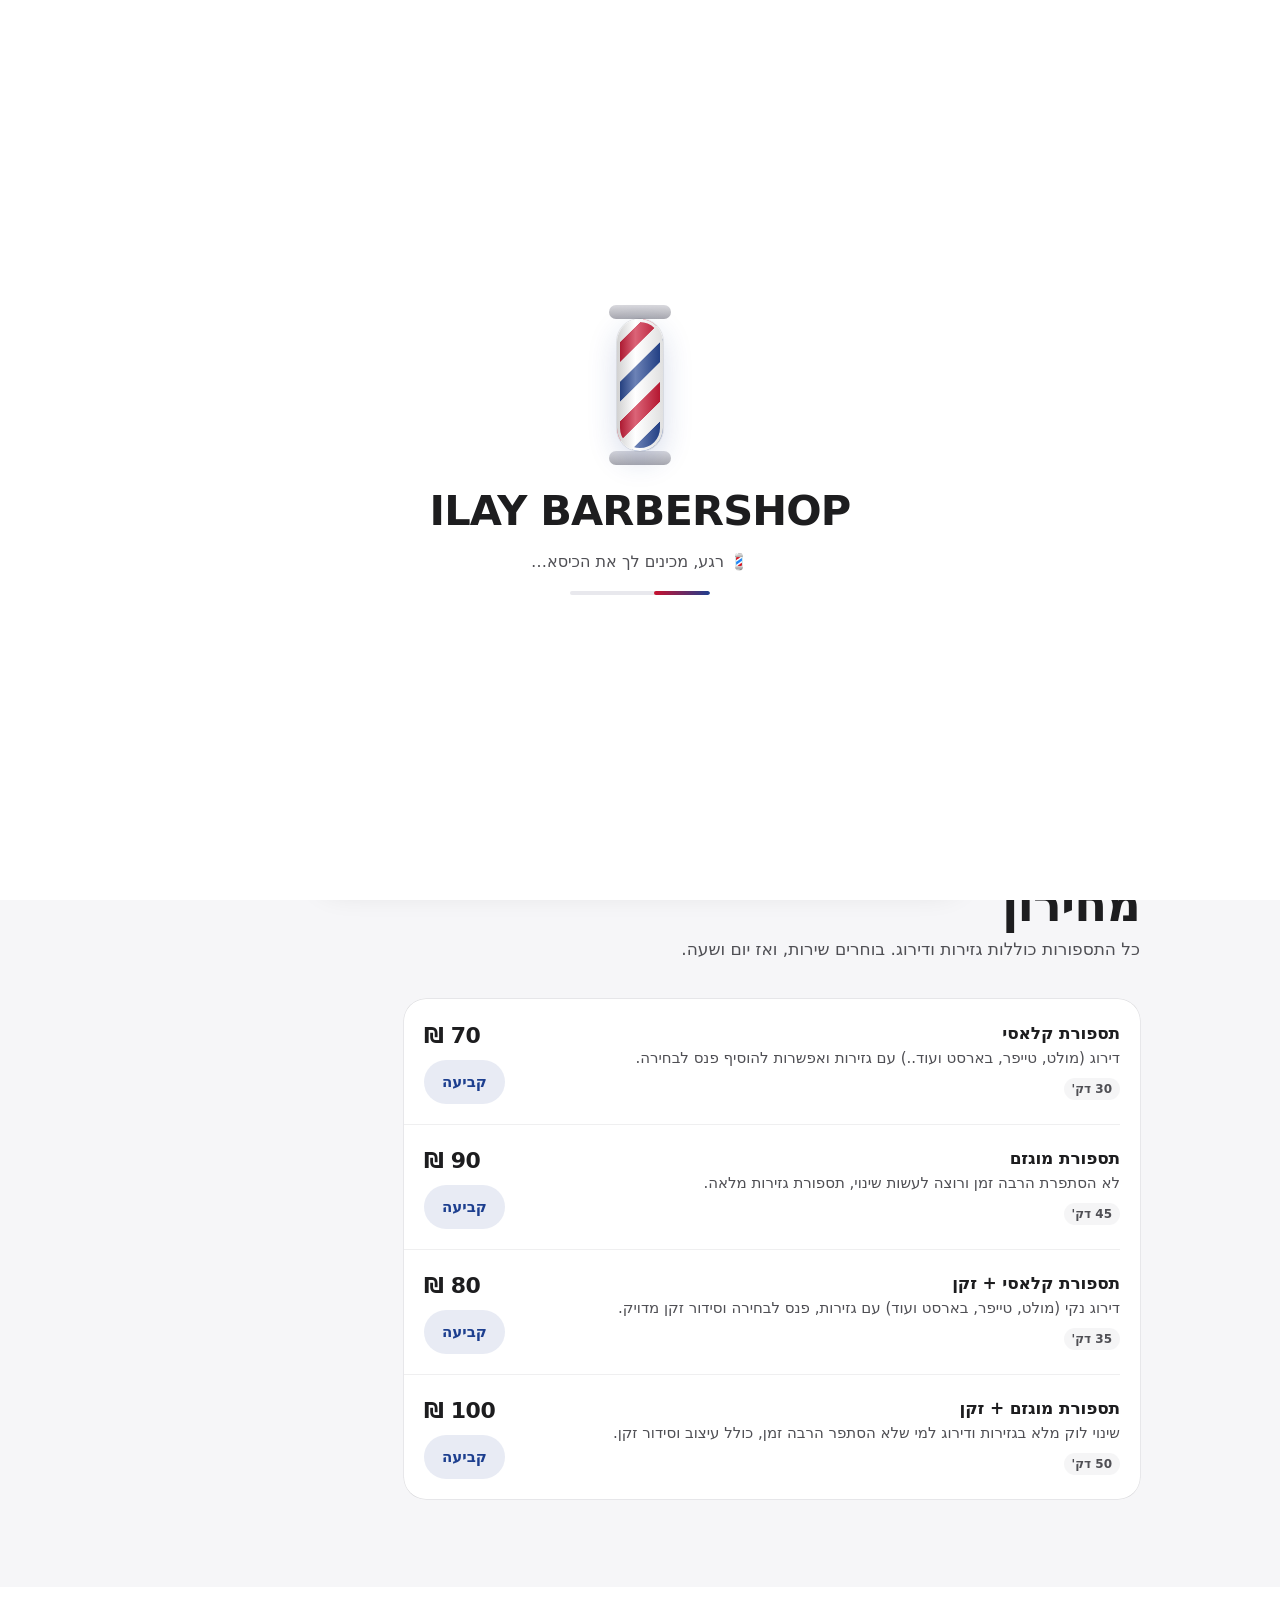
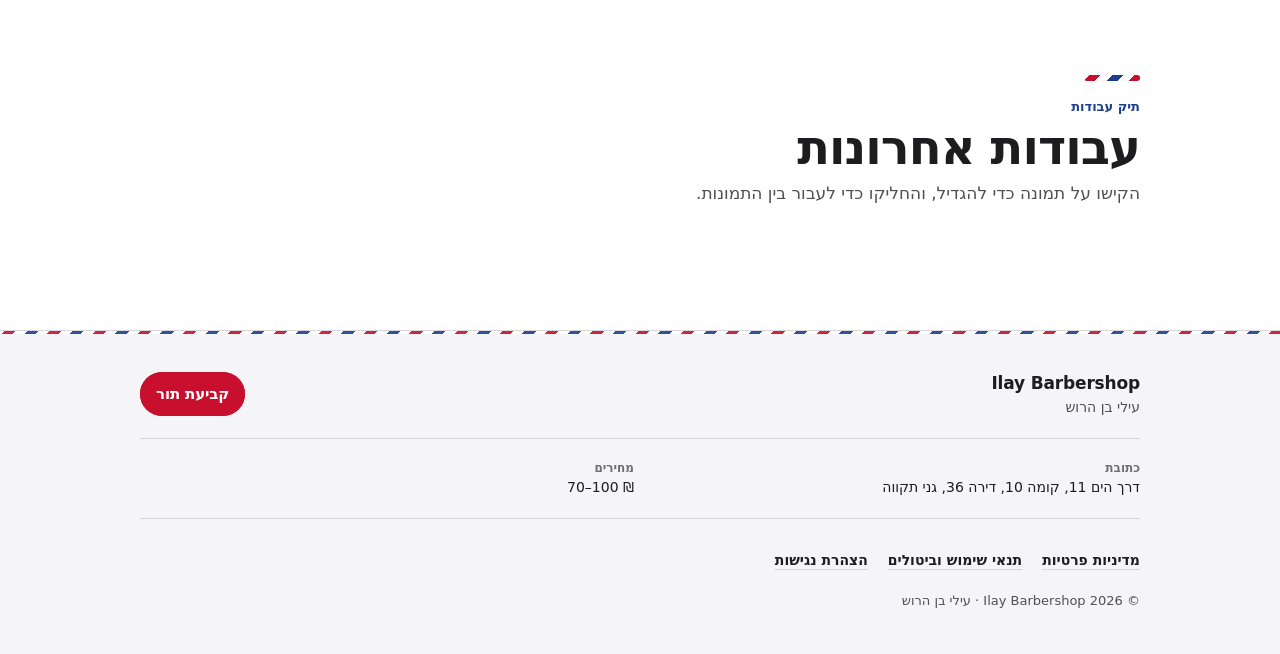
==== commit 701fca73: "Add link preview tags and image Co-Authored-By: Claude Opus 5.5 <noreply@anthropic.com>" ====
--- a/index.html
+++ b/index.html
@@ -3,8 +3,8 @@
 <head>
   <meta charset="UTF-8" />
   <meta name="viewport" content="width=device-width, initial-scale=1.0, viewport-fit=cover" />
+  <meta name="color-scheme" content="light" />
   <meta name="theme-color" content="#ffffff" />
-  <meta name="color-scheme" content="light" />
   <meta name="description" content="Ilay Barbershop – עילי בן הרוש, ספר בגני תקווה. מחירון, עבודות וקביעת תור אונליין." />
   <meta property="og:type" content="website" />
   <meta property="og:site_name" content="Ilay Barbershop" />
@@ -29,7 +29,6 @@
   <link rel="preconnect" href="https://images.unsplash.com">
   <link href="https://fonts.googleapis.com/css2?family=Heebo:wght@400;500;600;700;800&display=swap" rel="stylesheet">
   <link rel="stylesheet" href="style.css" />
-  <script src="https://cdnjs.cloudflare.com/ajax/libs/mqtt/5.3.4/mqtt.min.js" integrity="sha384-pkdqKjFaO3sj6U3p0jw1a2jxnrn38WxqzlLENwXRihs7xeqAysATUlz5f+4wI9jz" crossorigin="anonymous"></script>
 </head>
 <body class="site">
   <!-- מסך טעינה -->
@@ -46,7 +45,6 @@
     #welcomeSplash .sp-bar i { display: block; height: 100%; width: 40%; border-radius: 2px; background: linear-gradient(90deg, #c8102e, #1d3f8f); animation: spBar 1.1s ease-in-out infinite; }
     @keyframes spPole { to { background-position: 0 79.2px; } }
     @keyframes spBar { 0% { transform: translateX(160%); } 100% { transform: translateX(-260%); } }
-    
     @media (prefers-reduced-motion: reduce) {
       #welcomeSplash .sp-pole, #welcomeSplash .sp-bar i { animation: none; }
       #welcomeSplash, #welcomeSplash.hide { transform: none; }
@@ -113,7 +111,7 @@
   <!-- עוגיות -->
   <div class="cookie-banner" id="cookieBanner">
     <p>
-      האתר משתמש באחסון מקומי בדפדפן רק לצורך תפעול: התחברות לאזור האישי ושמירת תורים. אין עוגיות פרסום או מעקב. <a class="s-link" href="privacy.html">מדיניות פרטיות</a>
+      האתר משתמש בעוגיית התחברות חיונית לאזור האישי, ובאחסון מקומי קטן לזכירת הודעה זו. אין עוגיות פרסום או מעקב. <a class="s-link" href="privacy.html">מדיניות פרטיות</a>
     </p>
     <button type="button" class="s-btn s-btn--primary s-btn--sm" onclick="localStorage.setItem('ilay_cookie_ok','1'); document.getElementById('cookieBanner').classList.remove('show');">הבנתי</button>
   </div>
@@ -129,7 +127,7 @@
       <nav class="s-nav" aria-label="ניווט ראשי">
         <button type="button" class="side-btn active" id="nav-all" onclick="switchCategory('all')">ראשי</button>
         <button type="button" class="side-btn" id="nav-services" onclick="switchCategory('services')">מחירון<span class="s-count" id="sideServicesCount">4</span></button>
-        <button type="button" class="side-btn" id="nav-portfolio" onclick="switchCategory('portfolio')">עבודות<span class="s-count" id="sidePortfolioCount">6</span></button>
+        <button type="button" class="side-btn" id="nav-portfolio" onclick="switchCategory('portfolio')">עבודות<span class="s-count" id="sidePortfolioCount">5</span></button>
         <button type="button" class="side-btn" id="nav-personal" onclick="openPersonalAreaOrAuth()">האזור האישי<span class="s-count" id="sideMyApptsCount">0</span></button>
       </nav>
 
@@ -249,6 +247,11 @@
                 <div><dt>שם</dt><dd id="personalCardName"></dd></div>
                 <div><dt>טלפון</dt><dd id="personalCardPhone" dir="ltr"></dd></div>
               </dl>
+              <label class="s-consent" style="margin:0.875rem 0 0.75rem;">
+                <input type="checkbox" id="personalMarketing" onchange="updateMarketingOptIn(this)" />
+                <span>אשמח לקבל מדי פעם הודעות SMS על מבצעים ועדכונים מהמספרה.</span>
+              </label>
+              <button type="button" class="s-link" onclick="deleteMyAccount()">מחיקת החשבון שלי</button>
             </div>
           </aside>
         </div>
@@ -289,7 +292,7 @@
         </div>
         <dl class="s-footer__info">
           <div><dt>כתובת</dt><dd>דרך הים 11, קומה 10, דירה 36, גני תקווה</dd></div>
-          <div><dt>מחירים</dt><dd><span dir="ltr">70–100 ₪</span></dd></div>
+          <div><dt>מחירים</dt><dd><span id="footerPriceRange" dir="ltr">70–100 ₪</span></dd></div>
         </dl>
         <nav class="s-footer__links" aria-label="מידע משפטי">
           <a href="privacy.html">מדיניות פרטיות</a>
@@ -329,8 +332,8 @@
           <label class="s-label" for="regPhone">טלפון נייד</label>
           <input type="tel" id="regPhone" class="input-field" inputmode="numeric" autocomplete="tel" oninput="this.value=this.value.replace(/[^0-9]/g,'')" maxlength="12" placeholder="050-0000000" dir="ltr" />
           <label class="s-label" for="regPass">סיסמה</label>
-          <input type="password" id="regPass" class="input-field" maxlength="30" autocomplete="new-password" placeholder="לפחות 4 תווים" />
-          <p class="s-hint">כל שם וכל מספר טלפון יכולים להירשם פעם אחת בלבד.</p>
+          <input type="password" id="regPass" class="input-field" maxlength="128" autocomplete="new-password" placeholder="לפחות 8 תווים" />
+          <p class="s-hint">כל מספר טלפון יכול להירשם פעם אחת בלבד.</p>
 
           <label class="s-consent">
             <input type="checkbox" id="regConsent" />
@@ -343,12 +346,36 @@
           <button type="button" class="s-btn s-btn--primary s-btn--block s-btn--lg" onclick="registerClient()">הרשמה וכניסה</button>
         </div>
 
+        <div id="regVerifyBox" style="display:none;">
+          <p class="s-sheet__note">שלחנו קוד ב-SMS למספר שהזנת. הקוד תקף ל-10 דקות.</p>
+          <label class="s-label" for="regCode">קוד האימות</label>
+          <input type="text" id="regCode" class="input-field" inputmode="numeric" autocomplete="one-time-code" maxlength="6" placeholder="6 ספרות" dir="ltr" onkeydown="if(event.key==='Enter') confirmRegistrationCode()" />
+          <button type="button" class="s-btn s-btn--primary s-btn--block s-btn--lg" onclick="confirmRegistrationCode()">אישור והרשמה</button>
+          <p style="text-align:center;margin:0.875rem 0 0;"><button type="button" class="s-link" onclick="switchAuthTab('reg')">חזרה להרשמה</button></p>
+        </div>
+
         <div id="logBox" style="display:none;">
-          <label class="s-label" for="logIdent">טלפון נייד או שם מלא</label>
-          <input type="text" id="logIdent" class="input-field" autocomplete="username" placeholder="טלפון או שם מלא" />
+          <label class="s-label" for="logIdent">טלפון נייד</label>
+          <input type="tel" id="logIdent" class="input-field" inputmode="numeric" autocomplete="username" placeholder="050-0000000" dir="ltr" />
           <label class="s-label" for="logPass">סיסמה</label>
           <input type="password" id="logPass" class="input-field" autocomplete="current-password" placeholder="הסיסמה שלך" onkeydown="if(event.key==='Enter') loginClient()" />
           <button type="button" class="s-btn s-btn--primary s-btn--block s-btn--lg" onclick="loginClient()">התחברות</button>
+          <p style="text-align:center;margin:0.875rem 0 0;"><button type="button" class="s-link" onclick="switchAuthTab('reset')">שכחת סיסמה?</button></p>
+        </div>
+
+        <div id="resetBox" style="display:none;">
+          <label class="s-label" for="resetPhone">טלפון נייד</label>
+          <input type="tel" id="resetPhone" class="input-field" inputmode="numeric" autocomplete="tel" oninput="this.value=this.value.replace(/[^0-9]/g,'')" maxlength="12" placeholder="050-0000000" dir="ltr" />
+          <p class="s-hint">נשלח קוד ב-SMS למספר הרשום בחשבון. הקוד תקף ל-10 דקות.</p>
+          <button type="button" class="s-btn s-btn--tinted s-btn--block s-btn--lg" onclick="requestResetCode()">שליחת קוד</button>
+          <div id="resetStep2" style="display:none;margin-top:1rem;">
+            <label class="s-label" for="resetCode">הקוד שקיבלת</label>
+            <input type="text" id="resetCode" class="input-field" inputmode="numeric" autocomplete="one-time-code" maxlength="6" placeholder="6 ספרות" dir="ltr" />
+            <label class="s-label" for="resetNewPass">סיסמה חדשה</label>
+            <input type="password" id="resetNewPass" class="input-field" maxlength="128" autocomplete="new-password" placeholder="לפחות 8 תווים" />
+            <button type="button" class="s-btn s-btn--primary s-btn--block s-btn--lg" onclick="confirmResetCode()">עדכון הסיסמה</button>
+          </div>
+          <p style="text-align:center;margin:0.875rem 0 0;"><button type="button" class="s-link" onclick="switchAuthTab('log')">חזרה להתחברות</button></p>
         </div>
       </div>
     </div>
@@ -413,9 +440,9 @@
       </div>
       <div class="s-sheet__body s-legal">
         <p><strong>1. כללי:</strong> השימוש באתר <strong>Ilay Barbershop (עילי בן הרוש, דרך הים 11 גני תקווה)</strong> כפוף לתנאים שלהלן.</p>
-        <p><strong>2. אזור אישי, מניעת כפילויות וניתוק אוטומטי:</strong> קביעת תור וכניסה לאזור האישי מותנות ברישום חד-פעמי עם שם מלא ומספר טלפון ייחודי. המערכת אוכפת איסור פתיחת חשבון כפול על אותו שם מלא או מספר טלפון. מטעמי אבטחת מידע, חשבון שלא בוצעה בו פעילות במשך <strong>60 ימים (חודשיים)</strong> מתנתק אוטומטית.</p>
+        <p><strong>2. אזור אישי, מניעת כפילויות וניתוק אוטומטי:</strong> קביעת תור וכניסה לאזור האישי מותנות ברישום חד-פעמי עם שם מלא ומספר טלפון ייחודי. המערכת אוכפת איסור פתיחת חשבון כפול על אותו מספר טלפון, ואפשר להחזיק עד 2 תורים קרובים בו-זמנית. מטעמי אבטחת מידע, חשבון שלא בוצעה בו פעילות במשך <strong>60 ימים (חודשיים)</strong> מתנתק אוטומטית.</p>
         <p><strong>3. תזכורות SMS ואישור הגעה (סעיף 30א לחוק התקשורת):</strong> הלקוח מאשר קבלת הודעות SMS בגין קביעת תור, שינוי/ביטול ותזכורת מספר שעות לפני התור הכוללת קישור לאישור הגעה באזור האישי.</p>
-        <p><strong>4. פרטיות ועוגיות (תיקון 13):</strong> המידע נשמר לצורך ניהול יומן המספרה בלבד ואינו מועבר לצד שלישי.</p>
+        <p><strong>4. פרטיות ועוגיות (תיקון 13):</strong> המידע נשמר לצורך ניהול יומן המספרה בלבד, ומועבר רק לספקי השירות שמפעילים את האתר, כמפורט ב<a class="s-link" href="/privacy.html" target="_blank" rel="noopener">מדיניות הפרטיות</a>.</p>
         <p><strong>5. נגישות:</strong> האתר כולל תפריט נגישות, ניווט במקלדת וטקסט חלופי לתמונות. פרטים מלאים ב<a class="s-link" href="/accessibility.html" target="_blank" rel="noopener">הצהרת הנגישות</a>.</p>
       </div>
       <div class="s-sheet__footer">
@@ -822,12 +849,16 @@
     });
   </script>
   <script>
-    let currentClientUser = JSON.parse(localStorage.getItem("ilay_logged_client_v1") || "null");
+    // הסשן נשמר בעוגיית HttpOnly בשרת. בדפדפן אין פרטים אישיים מעבר למה שבזיכרון של הדף.
+    let currentClientUser = null;
     let selectedServiceIdx = 0, selectedBookDay = 0, selectedBookHour = null;
     let editingApptId = null; // עבור שינוי תור קיים ע"י הלקוח
     let pendingActionAfterLogin = null;
-
-    // מסך טעינה: בכניסה ראשונה לפחות ~1.2 שניות, אחר כך קצר; תמיד נסגר עד 3.5 שניות
+    let actionInFlight = false;
+    let pendingRegistrationPhone = "";
+
+    // מסך טעינה: בכניסה ראשונה לפחות ~1.2 שניות, אחר כך קצר; מחכה לנתונים מהשרת; תמיד נסגר עד 3.5 שניות
+    let markSiteDataReady = () => {};
     (function () {
       const splash = document.getElementById("welcomeSplash");
       if (!splash) return;
@@ -835,14 +866,15 @@
       try { seen = sessionStorage.getItem("ilay_splash_seen") === "1"; sessionStorage.setItem("ilay_splash_seen", "1"); } catch (_) {}
       const minMs = seen ? 250 : 1200;
       const start = performance.now();
-      let done = false;
+      let done = false, loaded = document.readyState === "complete", dataReady = false;
       const hide = () => {
         if (done) return; done = true;
         splash.classList.add("hide");
         setTimeout(() => splash.remove(), 600);
       };
-      const onReady = () => setTimeout(hide, Math.max(0, minMs - (performance.now() - start)));
-      if (document.readyState === "complete") onReady(); else window.addEventListener("load", onReady, { once: true });
+      const check = () => { if (loaded && dataReady) setTimeout(hide, Math.max(0, minMs - (performance.now() - start))); };
+      markSiteDataReady = () => { dataReady = true; check(); };
+      if (!loaded) window.addEventListener("load", () => { loaded = true; check(); }, { once: true });
       setTimeout(hide, 3500);
     })();
 
@@ -852,90 +884,157 @@
       clearTimeout(window._tTimer);
       window._tTimer = setTimeout(() => t.classList.remove("show"), 3800);
     }
+    window.onCoreError = showToast;
 
     function openLegalModal() { document.getElementById("legalTermsModal").classList.add("open"); }
 
-    function verifyClientSession() {
-      if (!currentClientUser || !currentClientUser.phone) { currentClientUser = null; return false; }
-      const now = Date.now();
-      if (currentClientUser.lastActiveAt && (now - Number(currentClientUser.lastActiveAt) > TWO_MONTHS_MS)) {
-        currentClientUser = null;
-        localStorage.removeItem("ilay_logged_client_v1");
-        showToast("נותקת אוטומטית מהחשבון עקב חודשיים של אי-פעילות.");
-        return false;
-      }
-      currentClientUser.lastActiveAt = now;
-      localStorage.setItem("ilay_logged_client_v1", JSON.stringify(currentClientUser));
-      return true;
-    }
+    function verifyClientSession() { return !!(currentClientUser && currentClientUser.phone); }
+
+    // מריץ פעולה אחת בכל פעם, כדי שלחיצה כפולה לא תשלח בקשה פעמיים
+    async function once(fn) {
+      if (actionInFlight) return;
+      actionInFlight = true;
+      try { await fn(); } finally { actionInFlight = false; }
+    }
+
+    async function refreshMyData() {
+      if (!currentClientUser) return;
+      const r = await api("/me");
+      if (!r.ok) return;
+      currentClientUser = r.data.user;
+      myAppointments = r.data.appointments;
+      rebuildClientAppointments();
+    }
+
+    window.onApiUnauthorized = () => {
+      const wasLoggedIn = !!currentClientUser;
+      currentClientUser = null;
+      myAppointments = [];
+      rebuildClientAppointments();
+      updateAuthAndPersonalUI();
+      if (wasLoggedIn) {
+        switchCategory("all");
+        document.getElementById("authModal").classList.add("open");
+        switchAuthTab("log");
+        showToast("נותקת מהחשבון. נא להתחבר שוב.");
+      }
+    };
 
     function switchAuthTab(mode) {
-      document.getElementById("tabBtnReg").classList.toggle("active", mode === "reg");
-      document.getElementById("tabBtnLog").classList.toggle("active", mode === "log");
+      document.getElementById("tabBtnReg").classList.toggle("active", mode === "reg" || mode === "regVerify");
+      document.getElementById("tabBtnLog").classList.toggle("active", mode === "log" || mode === "reset");
       document.getElementById("regBox").style.display = mode === "reg" ? "block" : "none";
+      document.getElementById("regVerifyBox").style.display = mode === "regVerify" ? "block" : "none";
       document.getElementById("logBox").style.display = mode === "log" ? "block" : "none";
-    }
-
-    function registerClient() {
-      const fullName = sanitizeStr(document.getElementById("regFullName").value, 40);
-      const phone = toIsraeliLocalPhone(document.getElementById("regPhone").value);
-      const pass = document.getElementById("regPass").value.trim();
-      const consent = document.getElementById("regConsent").checked;
-
-      if (fullName.replace(/[^a-zA-Zא-ת]/g, "").length < 2) return showToast("נא להזין שם מלא תקין");
-      if (phone.length < 9) return showToast("נא להזין מספר טלפון נייד תקין");
-      if (pass.length < 4) return showToast("נא לבחור סיסמה בת 4 תווים לפחות");
-      if (!consent) return showToast("כדי להירשם צריך לאשר את תנאי השימוש ומדיניות הפרטיות");
-      const marketingOptIn = !!(document.getElementById("regMarketing") || {}).checked;
-
-      if (registeredUsers.some(u => u.phone === phone)) {
-        switchAuthTab("log");
-        document.getElementById("logIdent").value = phone;
-        return showToast("מספר טלפון זה כבר רשום! לא ניתן לפתוח חשבון כפול – נא להתחבר.");
-      }
-      if (registeredUsers.some(u => (u.username || "").toLowerCase() === fullName.toLowerCase())) {
-        return showToast("השם המלא הזה כבר רשום במערכת! לא ניתן לפתוח חשבון כפול.");
-      }
-
-      const now = Date.now();
-      const newUser = { id: "usr_" + now, username: fullName, phone, password: pass, marketingOptIn, consentAt: now, createdAt: new Date().toLocaleDateString("he-IL"), lastActiveAt: now };
-      registeredUsers.push(newUser);
-      currentClientUser = { username: fullName, phone, lastActiveAt: now };
-      localStorage.setItem("ilay_logged_client_v1", JSON.stringify(currentClientUser));
-      pushRealtimeNotification("new_user", "לקוח חדש נרשם למועדון", `${fullName} (${phone}) פתח חשבון חדש באתר.`);
-
+      document.getElementById("resetBox").style.display = mode === "reset" ? "block" : "none";
+    }
+
+    async function afterSignedIn(user, toast) {
+      currentClientUser = user;
+      document.getElementById("regPass").value = "";
+      document.getElementById("logPass").value = "";
+      await refreshMyData();
       document.getElementById("authModal").classList.remove("open");
       updateAuthAndPersonalUI();
-      showToast(`ברוך הבא ${fullName}! נכנסת לאזור האישי.`);
+      showToast(toast);
       runPendingAction();
     }
 
+    function registerClient() {
+      return once(async () => {
+        const fullName = plainStr(document.getElementById("regFullName").value, 40);
+        const phone = toIsraeliLocalPhone(document.getElementById("regPhone").value);
+        const pass = document.getElementById("regPass").value;
+        const consent = document.getElementById("regConsent").checked;
+
+        if (fullName.replace(/[^a-zA-Zא-ת]/g, "").length < 2) return showToast("נא להזין שם מלא תקין");
+        if (!/^05\d{8}$/.test(phone)) return showToast("נא להזין מספר טלפון נייד תקין");
+        if (pass.length < 8) return showToast("נא לבחור סיסמה בת 8 תווים לפחות");
+        if (!consent) return showToast("כדי להירשם צריך לאשר את תנאי השימוש ומדיניות הפרטיות");
+        const marketingOptIn = !!(document.getElementById("regMarketing") || {}).checked;
+
+        const r = await apiPost("/auth/register", { fullName, phone, password: pass, consent: true, marketingOptIn });
+        if (!r.ok) {
+          if (r.data.code === "phone_taken") {
+            switchAuthTab("log");
+            document.getElementById("logIdent").value = phone;
+          }
+          return showToast(r.reason);
+        }
+        // המספר צריך אימות: החשבון ייפתח רק אחרי הקוד
+        if (r.data.verify) {
+          pendingRegistrationPhone = phone;
+          document.getElementById("regPass").value = "";
+          document.getElementById("regCode").value = "";
+          switchAuthTab("regVerify");
+          return showToast("שלחנו אליך קוד אימות ב-SMS.");
+        }
+        await afterSignedIn(r.data.user, `ברוך הבא ${r.data.user.username}! נכנסת לאזור האישי.`);
+      });
+    }
+
+    function confirmRegistrationCode() {
+      return once(async () => {
+        const code = document.getElementById("regCode").value.trim();
+        if (!/^\d{6}$/.test(code)) return showToast("נא להזין את הקוד בן 6 הספרות");
+        const r = await apiPost("/auth/register/verify", { phone: pendingRegistrationPhone, code });
+        if (!r.ok) return showToast(r.reason);
+        switchAuthTab("reg");
+        await afterSignedIn(r.data.user, `ברוך הבא ${r.data.user.username}! נכנסת לאזור האישי.`);
+      });
+    }
+
     function loginClient() {
-      const ident = document.getElementById("logIdent").value.trim();
-      const pass = document.getElementById("logPass").value.trim();
-      const cleanPhone = toIsraeliLocalPhone(ident);
-
-      const found = registeredUsers.find(u => (u.phone === cleanPhone || (u.username || "").toLowerCase() === ident.toLowerCase()) && u.password === pass);
-      if (!found) return showToast("פרטי ההתחברות שגויים או שהמשתמש אינו רשום");
-
-      const now = Date.now();
-      found.lastActiveAt = now;
-      currentClientUser = { username: found.username, phone: found.phone, lastActiveAt: now };
-      localStorage.setItem("ilay_logged_client_v1", JSON.stringify(currentClientUser));
-      saveAllStateLocally();
-
-      document.getElementById("authModal").classList.remove("open");
-      updateAuthAndPersonalUI();
-      showToast(`שלום ${found.username}, התחברת לאזור האישי!`);
-      runPendingAction();
+      return once(async () => {
+        const ident = document.getElementById("logIdent").value.trim();
+        const pass = document.getElementById("logPass").value;
+        if (!ident || !pass) return showToast("נא למלא טלפון וסיסמה");
+        const r = await apiPost("/auth/login", { ident, password: pass });
+        if (!r.ok) return showToast(r.reason);
+        await afterSignedIn(r.data.user, `שלום ${r.data.user.username}, התחברת לאזור האישי!`);
+      });
     }
 
     function logoutClientUser() {
-      currentClientUser = null;
-      localStorage.removeItem("ilay_logged_client_v1");
-      updateAuthAndPersonalUI();
-      switchCategory("all");
-      showToast("התנתקת מהאזור האישי");
+      return once(async () => {
+        const r = await apiPost("/auth/logout");
+        if (!r.ok) return showToast(r.reason);
+        currentClientUser = null;
+        myAppointments = [];
+        rebuildClientAppointments();
+        updateAuthAndPersonalUI();
+        switchCategory("all");
+        showToast("התנתקת מהאזור האישי");
+      });
+    }
+
+    function requestResetCode() {
+      return once(async () => {
+        const phone = toIsraeliLocalPhone(document.getElementById("resetPhone").value);
+        if (!/^05\d{8}$/.test(phone)) return showToast("נא להזין מספר טלפון נייד תקין");
+        const r = await apiPost("/auth/reset/request", { phone });
+        if (!r.ok) return showToast(r.reason);
+        document.getElementById("resetStep2").style.display = "block";
+        showToast(r.data.message);
+      });
+    }
+
+    function confirmResetCode() {
+      return once(async () => {
+        const phone = toIsraeliLocalPhone(document.getElementById("resetPhone").value);
+        const code = document.getElementById("resetCode").value.trim();
+        const newPassword = document.getElementById("resetNewPass").value;
+        if (!/^\d{6}$/.test(code)) return showToast("נא להזין את הקוד בן 6 הספרות");
+        if (newPassword.length < 8) return showToast("נא לבחור סיסמה בת 8 תווים לפחות");
+        const r = await apiPost("/auth/reset/confirm", { phone, code, newPassword });
+        if (!r.ok) return showToast(r.reason);
+        document.getElementById("resetCode").value = "";
+        document.getElementById("resetNewPass").value = "";
+        document.getElementById("resetStep2").style.display = "none";
+        document.getElementById("logIdent").value = phone;
+        switchAuthTab("log");
+        showToast(r.data.message);
+      });
     }
 
     function openPersonalAreaOrAuth() {
@@ -959,26 +1058,24 @@
 
     // אישור הגעה ע"י הלקוח -> הופך לירוק ביומן הניהול + שולח התראה חיה לעילי!
     function confirmMyAppointmentArrival(apptId) {
-      const appt = appointments.find(a => a.id === apptId);
-      if (!appt) return;
-      appt.status = "confirmed";
-      appt.confirmedAt = new Date().toLocaleTimeString("he-IL", { hour: "2-digit", minute: "2-digit" });
-      logIncomingClientMessage(appt.phone, appt.name, `אישור הגעה לתור ביום ${DAYS_HEB[appt.dayIdx]} בשעה ${appt.time}`, "incoming", appt.id);
-      pushRealtimeNotification("confirmed", "אישור הגעה התקבל!", `${appt.name} אישר הגעה לתור ביום ${DAYS_HEB[appt.dayIdx]} בשעה ${appt.time}.`, appt.id, appt.dayIdx);
-      renderPersonalArea();
-      showToast("אישרת הגעה. עילי רואה את זה ביומן.");
-    }
-
-    // ביטול תור ע"י הלקוח מתוך האזור האישי -> מסנכרן מיד ליומן הניהול!
+      return once(async () => {
+        const r = await apiPost(`/appointments/${safeId(apptId)}/confirm`);
+        if (!r.ok) return showToast(r.reason);
+        await refreshMyData();
+        renderPersonalArea();
+        showToast("אישרת הגעה. עילי רואה את זה ביומן.");
+      });
+    }
+
+    // ביטול תור ע"י הלקוח מתוך האזור האישי
     function cancelMyAppointmentByClient(apptId) {
-      const appt = appointments.find(a => a.id === apptId);
-      if (!appt) return;
-      appt.status = "canceled";
-      appt.canceledAt = Date.now();
-      logIncomingClientMessage(appt.phone, appt.name, `ביטול תור ליום ${DAYS_HEB[appt.dayIdx]} בשעה ${appt.time}`, "incoming", appt.id);
-      pushRealtimeNotification("canceled", "לקוח ביטל תור באתר", `${appt.name} (${appt.phone}) ביטל את התור ליום ${DAYS_HEB[appt.dayIdx]} בשעה ${appt.time}.`, appt.id, appt.dayIdx);
-      renderPersonalArea();
-      showToast("התור בוטל והיומן של עילי עודכן בזמן אמת.");
+      return once(async () => {
+        const r = await apiPost(`/appointments/${safeId(apptId)}/cancel`);
+        if (!r.ok) return showToast(r.reason);
+        await refreshMyData();
+        renderPersonalArea();
+        showToast("התור בוטל והיומן של עילי עודכן.");
+      });
     }
 
     // פתיחת חלונית לשינוי מועד התור ע"י הלקוח
@@ -993,23 +1090,51 @@
 
     function sendClientMessageToAdmin() {
       if (!verifyClientSession()) return;
-      const txt = sanitizeStr(document.getElementById("clientDirectMsgInput").value, 160);
-      if (!txt) return showToast("נא להקליד הודעה");
-      logIncomingClientMessage(currentClientUser.phone, currentClientUser.username, txt, "incoming");
-      pushRealtimeNotification("client_msg", `הודעה חדשה מ-${currentClientUser.username}`, `${currentClientUser.username} (${currentClientUser.phone}): "${txt}"`);
-      document.getElementById("clientDirectMsgInput").value = "";
-      showToast("ההודעה נשלחה ישירות לממשק הניהול של עילי!");
+      return once(async () => {
+        const txt = plainStr(document.getElementById("clientDirectMsgInput").value, 160);
+        if (!txt) return showToast("נא להקליד הודעה");
+        const r = await apiPost("/me/message", { text: txt });
+        if (!r.ok) return showToast(r.reason);
+        document.getElementById("clientDirectMsgInput").value = "";
+        showToast("ההודעה נשלחה ישירות לממשק הניהול של עילי!");
+      });
+    }
+
+    function updateMarketingOptIn(checkbox) {
+      return once(async () => {
+        const r = await apiPost("/me/marketing", { optIn: checkbox.checked });
+        if (!r.ok) {
+          checkbox.checked = !checkbox.checked;
+          return showToast(r.reason);
+        }
+        currentClientUser = r.data.user;
+        showToast(checkbox.checked ? "נרשמת לקבלת עדכונים ומבצעים ב-SMS." : "הוסרת מרשימת העדכונים והמבצעים.");
+      });
+    }
+
+    function deleteMyAccount() {
+      if (!confirm("למחוק את החשבון שלך? התורים העתידיים יבוטלו, והפרטים האישיים שלך יימחקו. אי אפשר לבטל.")) return;
+      return once(async () => {
+        const r = await apiPost("/me/delete");
+        if (!r.ok) return showToast(r.reason);
+        currentClientUser = null;
+        myAppointments = [];
+        rebuildClientAppointments();
+        updateAuthAndPersonalUI();
+        switchCategory("all");
+        showToast("החשבון שלך נמחק.");
+      });
     }
 
     function renderPersonalArea() {
       if (!verifyClientSession()) return;
-      const myPhone = toIsraeliLocalPhone(currentClientUser.phone);
-      const myAppts = appointments.filter(a => toIsraeliLocalPhone(a.phone) === myPhone || (a.name || "").toLowerCase() === currentClientUser.username.toLowerCase());
-
-      document.getElementById("sideMyApptsCount").textContent = myAppts.filter(a => a.status !== "canceled").length;
+      const myAppts = appointments.filter(a => !a.busy);
+
+      document.getElementById("sideMyApptsCount").textContent = myAppts.filter(a => a.status !== "canceled" && Number(a.startsAtMs) >= Date.now() - 2 * 3600 * 1000).length;
       document.getElementById("personalWelcomeTitle").textContent = `שלום, ${currentClientUser.username}`;
       document.getElementById("personalCardName").textContent = currentClientUser.username;
       document.getElementById("personalCardPhone").textContent = currentClientUser.phone;
+      document.getElementById("personalMarketing").checked = currentClientUser.marketingOptIn === true;
 
       const now = Date.now();
       const futureList = document.getElementById("personalFutureApptsList");
@@ -1025,26 +1150,29 @@
         if (a.status !== "canceled" && ts >= now - 2 * 3600 * 1000) futureAppts.push(a);
         else pastAppts.push(a);
       });
+      futureAppts.sort((a, b) => a.startsAtMs - b.startsAtMs);
+      pastAppts.sort((a, b) => b.startsAtMs - a.startsAtMs);
 
       if (!futureAppts.length) {
         futureList.innerHTML = `<div class="s-empty">אין לך תורים קרובים. אפשר לקבוע דרך "תור חדש".</div>`;
       } else {
         futureAppts.forEach(a => {
-          const st = a.status || "pending";
-          const dateStr = a.dateStr || getFormattedDateForDayIdx(a.dayIdx);
+          const st = safeStatus(a.status);
+          const dateStr = esc(a.dateStr || getFormattedDateForDayIdx(a.dayIdx));
           const isConfirmed = st === "confirmed";
+          const id = safeId(a.id);
           const card = document.createElement("div");
           card.className = `client-appt-card status-${st}`;
           card.innerHTML = `
             <div class="appt-row">
-              <strong class="appt-when">יום ${DAYS_HEB[a.dayIdx]}, ${dateStr} · ${a.time}</strong>
+              <strong class="appt-when">יום ${esc(DAYS_HEB[a.dayIdx])}, ${dateStr} · ${esc(safeTime(a.time))}</strong>
               <span class="status-pill ${st}">${isConfirmed ? "הגעה אושרה" : "ממתין לאישור הגעה"}</span>
             </div>
             <div class="appt-service">${sanitizeStr(a.service, 50)}</div>
             <div class="appt-actions">
-              ${!isConfirmed ? `<button type="button" class="btn-confirm-arrival" onclick="confirmMyAppointmentArrival('${a.id}')">אני מגיע/ה – אישור הגעה</button>` : `<div class="appt-ok">ההגעה שלך אושרה</div>`}
-              <button type="button" class="btn-glass" onclick="openRescheduleByClient('${a.id}')">שינוי מועד</button>
-              <button type="button" class="btn-glass is-danger" onclick="cancelMyAppointmentByClient('${a.id}')">ביטול</button>
+              ${!isConfirmed ? `<button type="button" class="btn-confirm-arrival" onclick="confirmMyAppointmentArrival('${id}')">אני מגיע/ה – אישור הגעה</button>` : `<div class="appt-ok">ההגעה שלך אושרה</div>`}
+              <button type="button" class="btn-glass" onclick="openRescheduleByClient('${id}')">שינוי מועד</button>
+              <button type="button" class="btn-glass is-danger" onclick="cancelMyAppointmentByClient('${id}')">ביטול</button>
             </div>
           `;
           futureList.appendChild(card);
@@ -1055,13 +1183,13 @@
         pastList.innerHTML = `<div class="s-empty">עדיין אין תורים קודמים.</div>`;
       } else {
         pastAppts.forEach(a => {
-          const st = a.status || "pending";
-          const dateStr = a.dateStr || getFormattedDateForDayIdx(a.dayIdx);
+          const st = safeStatus(a.status);
+          const dateStr = esc(a.dateStr || getFormattedDateForDayIdx(a.dayIdx));
           const card = document.createElement("div");
           card.className = `client-appt-card status-${st}`;
           card.innerHTML = `
             <div class="appt-row">
-              <strong class="appt-when">יום ${DAYS_HEB[a.dayIdx]}, ${dateStr} · ${a.time}</strong>
+              <strong class="appt-when">יום ${esc(DAYS_HEB[a.dayIdx])}, ${dateStr} · ${esc(safeTime(a.time))}</strong>
               <span class="status-pill ${st}">${st === "canceled" ? "בוטל" : st === "confirmed" ? "הושלם" : "עבר"}</span>
             </div>
             <div class="appt-service">${sanitizeStr(a.service, 50)}</div>
@@ -1116,6 +1244,12 @@
       document.getElementById("heroMainSubtitle").textContent = siteConfig.subtitle;
       document.getElementById("sideServicesCount").textContent = SERVICES.length;
       document.getElementById("sidePortfolioCount").textContent = portfolioList.length;
+
+      const prices = SERVICES.map(s => Number(s.price) || 0);
+      const lo = Math.min(...prices), hi = Math.max(...prices);
+      const range = lo === hi ? `${lo} ₪` : `${lo}–${hi} ₪`;
+      document.getElementById("heroPriceRange").textContent = range;
+      document.getElementById("footerPriceRange").textContent = range;
 
       const sGrid = document.getElementById("publicServicesGrid");
       sGrid.innerHTML = "";
@@ -1141,12 +1275,13 @@
       pGrid.innerHTML = "";
       portfolioList.forEach((src, i) => {
         const fallback = DEFAULT_PORTFOLIO[i % DEFAULT_PORTFOLIO.length];
+        const safeSrc = isSafeImgSrc(src) ? sizedSrc(src, 900) : fallback;
         const card = document.createElement("button");
         card.type = "button";
         card.className = "photo-card";
         card.setAttribute("role", "listitem");
         card.setAttribute("aria-label", `הגדלת תמונה ${i + 1} מתוך ${portfolioList.length}`);
-        card.innerHTML = `<div class="photo-inner"><img src="${sizedSrc(src, 900)}" alt="עבודת תספורת ${i + 1} במספרה של עילי" width="720" height="900" loading="${i < 2 ? "eager" : "lazy"}" decoding="async" onerror="this.onerror=null;this.src='${fallback}'" /></div>`;
+        card.innerHTML = `<div class="photo-inner"><img src="${esc(safeSrc)}" alt="עבודת תספורת ${i + 1} במספרה של עילי" width="720" height="900" loading="${i < 2 ? "eager" : "lazy"}" decoding="async" onerror="this.onerror=null;this.src='${esc(fallback)}'" /></div>`;
         card.onclick = () => openPhotoViewer(i, card);
         pGrid.appendChild(card);
       });
@@ -1163,7 +1298,7 @@
       selectedServiceIdx = srvIdx < SERVICES.length ? srvIdx : 0;
       document.getElementById("bookingModalSub").textContent = editingApptId ? "שינוי מועד תור קיים • Ilay Barbershop" : "קביעת תור • Ilay Barbershop";
       document.getElementById("confirmBookingBtn").textContent = editingApptId ? "שמור מועד חדש לתור" : "אשר ושבץ תור ביומן";
-      document.getElementById("bookingServiceSelect").innerHTML = SERVICES.map((s, i) => `<option value="${i}" ${i === selectedServiceIdx ? "selected" : ""}>${sanitizeStr(s.name, 40)} — ${s.price} ₪</option>`).join("");
+      document.getElementById("bookingServiceSelect").innerHTML = SERVICES.map((s, i) => `<option value="${i}" ${i === selectedServiceIdx ? "selected" : ""}>${sanitizeStr(s.name, 40)} — ${Number(s.price) || 0} ₪</option>`).join("");
       updateModalHeaderTitle();
       renderBookingDays();
       renderBookingHours();
@@ -1195,6 +1330,13 @@
       });
     }
 
+    // משבצת תפוסה: תור פעיל באותו יום ושעה בשבוע הקרוב. משבצת של היום ששעתה עברה גם לא זמינה.
+    function isSlotTaken(dayIdx, tStr) {
+      if (getTargetTimestamp(dayIdx, tStr) <= Date.now()) return true;
+      const now = Date.now();
+      return appointments.some(a => Number(a.dayIdx) === dayIdx && a.time === tStr && a.status !== "canceled" && a.id !== editingApptId && (a.busy || Number(a.startsAtMs) > now));
+    }
+
     function renderBookingHours() {
       const grid = document.getElementById("bookingHoursGrid");
       grid.innerHTML = "";
@@ -1209,7 +1351,7 @@
 
       for (let cur = sh * 60 + sm; cur < eh * 60 + em; cur += step) {
         const tStr = `${String(Math.floor(cur / 60)).padStart(2, "0")}:${String(cur % 60).padStart(2, "0")}`;
-        const taken = appointments.some(a => Number(a.dayIdx) === selectedBookDay && a.time === tStr && a.status !== "canceled" && a.id !== editingApptId);
+        const taken = isSlotTaken(selectedBookDay, tStr);
         const btn = document.createElement("button");
         btn.type = "button";
         btn.className = "hour-chip" + (taken ? " taken" : "") + (selectedBookHour === tStr ? " active" : "");
@@ -1219,74 +1361,36 @@
       }
     }
 
-    async function confirmClientBooking() {
-      if (!verifyClientSession()) return;
-      if (!selectedBookHour) return showToast("נא לבחור שעה פנויה");
-
-      // מניעת תור כפול על אותה משבצת
-      const slotTaken = appointments.some(a => Number(a.dayIdx) === selectedBookDay && a.time === selectedBookHour && a.status !== "canceled" && a.id !== editingApptId);
-      if (slotTaken) {
-        renderBookingHours();
-        return showToast("השעה הזו נתפסה כרגע, נא לבחור שעה אחרת");
-      }
-
-      const srv = SERVICES[selectedServiceIdx] || SERVICES[0];
-      const dateStr = getFormattedDateForDayIdx(selectedBookDay);
-      const dayName = DAYS_HEB[selectedBookDay];
-      const publicUrl = `${window.location.origin}/#personal-area`;
-
-      if (editingApptId) {
-        const existing = appointments.find(a => a.id === editingApptId);
-        if (existing) {
-          existing.dayIdx = selectedBookDay;
-          existing.dateStr = dateStr;
-          existing.time = selectedBookHour;
-          existing.startsAtMs = getTargetTimestamp(selectedBookDay, selectedBookHour);
-          existing.srvIdx = selectedServiceIdx;
-          existing.price = srv.price;
-          existing.service = `${srv.name} • ${srv.price} ₪`;
-          existing.status = "pending";
-          existing.movedCount = (Number(existing.movedCount) || 0) + 1;
-          existing.reminderSent = false;
-
-          pushRealtimeNotification("moved", "לקוח שינה מועד תור", `${existing.name} הזיז את התור ליום ${dayName} (${dateStr}) בשעה ${selectedBookHour}.`, existing.id, selectedBookDay);
-          sendTrackedSms(existing.phone, existing.name, `היי ${existing.name}, מועד התור שלך ב-Ilay Barbershop עודכן ליום ${dayName} (${dateStr}) בשעה ${selectedBookHour}.`, "move", existing.id);
-          closeBookingModal();
-          updateAuthAndPersonalUI();
-          switchCategory("personal");
-          return showToast("מועד התור עודכן בהצלחה ביומן!");
+    function confirmClientBooking() {
+      return once(async () => {
+        if (!verifyClientSession()) return;
+        if (!selectedBookHour) return showToast("נא לבחור שעה פנויה");
+
+        const payload = { dayIdx: selectedBookDay, time: selectedBookHour, srvIdx: selectedServiceIdx };
+        const moving = !!editingApptId;
+        const r = moving
+          ? await apiPost(`/appointments/${safeId(editingApptId)}/move`, payload)
+          : await apiPost("/appointments", { ...payload, note: plainStr(document.getElementById("clientNoteInput").value, 120) });
+
+        if (!r.ok) {
+          showToast(r.reason);
+          if (r.data.code === "slot_taken") {
+            busySlots.push({ dayIdx: selectedBookDay, time: selectedBookHour, dateStr: getFormattedDateForDayIdx(selectedBookDay) });
+            rebuildClientAppointments();
+            selectedBookHour = null;
+            renderBookingHours();
+          }
+          return;
         }
-      }
-
-      const newAppt = {
-        id: "ap_" + Date.now() + "_" + Math.random().toString(36).slice(2, 5),
-        dayIdx: selectedBookDay,
-        dateStr,
-        time: selectedBookHour,
-        createdAt: Date.now(),
-        startsAtMs: getTargetTimestamp(selectedBookDay, selectedBookHour),
-        name: currentClientUser.username,
-        phone: currentClientUser.phone,
-        srvIdx: selectedServiceIdx,
-        price: srv.price,
-        service: `${srv.name} • ${srv.price} ₪`,
-        note: sanitizeStr(document.getElementById("clientNoteInput").value, 120),
-        status: "pending",
-        movedCount: 0,
-        reminderSent: false
-      };
-
-      appointments.push(newAppt);
-      pushRealtimeNotification("new_booking", "תור חדש נקבע באתר!", `${newAppt.name} (${newAppt.phone}) קבע תור ל${srv.name} ביום ${dayName} (${dateStr}) בשעה ${newAppt.time}.`, newAppt.id, selectedBookDay);
-
-      const smsMsg = `היי ${newAppt.name}, התור שלך ל-Ilay Barbershop נקבע ליום ${dayName} (${dateStr}) בשעה ${newAppt.time}. לצפייה ואישור הגעה באזור האישי: ${publicUrl}`;
-      sendTrackedSms(newAppt.phone, newAppt.name, smsMsg, "booking", newAppt.id);
-
-      closeBookingModal();
-      document.getElementById("clientNoteInput").value = "";
-      updateAuthAndPersonalUI();
-      switchCategory("personal");
-      showToast("התור נקבע בהצלחה! תוכל לאשר הגעה כאן באזור האישי.");
+
+        await refreshMyData();
+        closeBookingModal();
+        selectedBookHour = null;
+        document.getElementById("clientNoteInput").value = "";
+        updateAuthAndPersonalUI();
+        switchCategory("personal");
+        showToast(moving ? "מועד התור עודכן בהצלחה ביומן!" : "התור נקבע בהצלחה! תוכל לאשר הגעה כאן באזור האישי.");
+      });
     }
 
     window.onCoreDataUpdated = () => {
@@ -1295,12 +1399,31 @@
       if (document.getElementById("bookingModal").classList.contains("open")) renderBookingHours();
     };
 
-    window.addEventListener("DOMContentLoaded", () => {
-      if (!localStorage.getItem("ilay_cookie_ok")) document.getElementById("cookieBanner").classList.add("show");
+    // עדכונים: כל 30 שניות דרך ה-CDN, ורק כשהלשונית גלויה
+    async function pollPublicSite() {
+      if (await fetchPublicState()) {
+        await refreshMyData();
+        window.onCoreDataUpdated();
+      }
+    }
+
+    window.addEventListener("DOMContentLoaded", async () => {
+      try { if (!localStorage.getItem("ilay_cookie_ok")) document.getElementById("cookieBanner").classList.add("show"); } catch (_) {}
       renderSiteContent();
       updateAuthAndPersonalUI();
-      initCloudSyncEngine();
       initRealistic3DBarberScene();
+
+      await resolveTestMode();
+      const [gotPublic, me] = await Promise.all([fetchPublicState(), api("/me?soft=1")]);
+      if (me.ok && me.data.user) {
+        currentClientUser = me.data.user;
+        myAppointments = me.data.appointments;
+        rebuildClientAppointments();
+      }
+      if (lastPublicVersion === null && !gotPublic) showToast("לא הצלחנו לטעון את הנתונים העדכניים. נסו לרענן את הדף.");
+      window.onCoreDataUpdated();
+      markSiteDataReady();
+      pollWhileVisible(pollPublicSite, 30000);
       if (window.location.hash === "#personal-area") openPersonalAreaOrAuth();
     });
   </script>
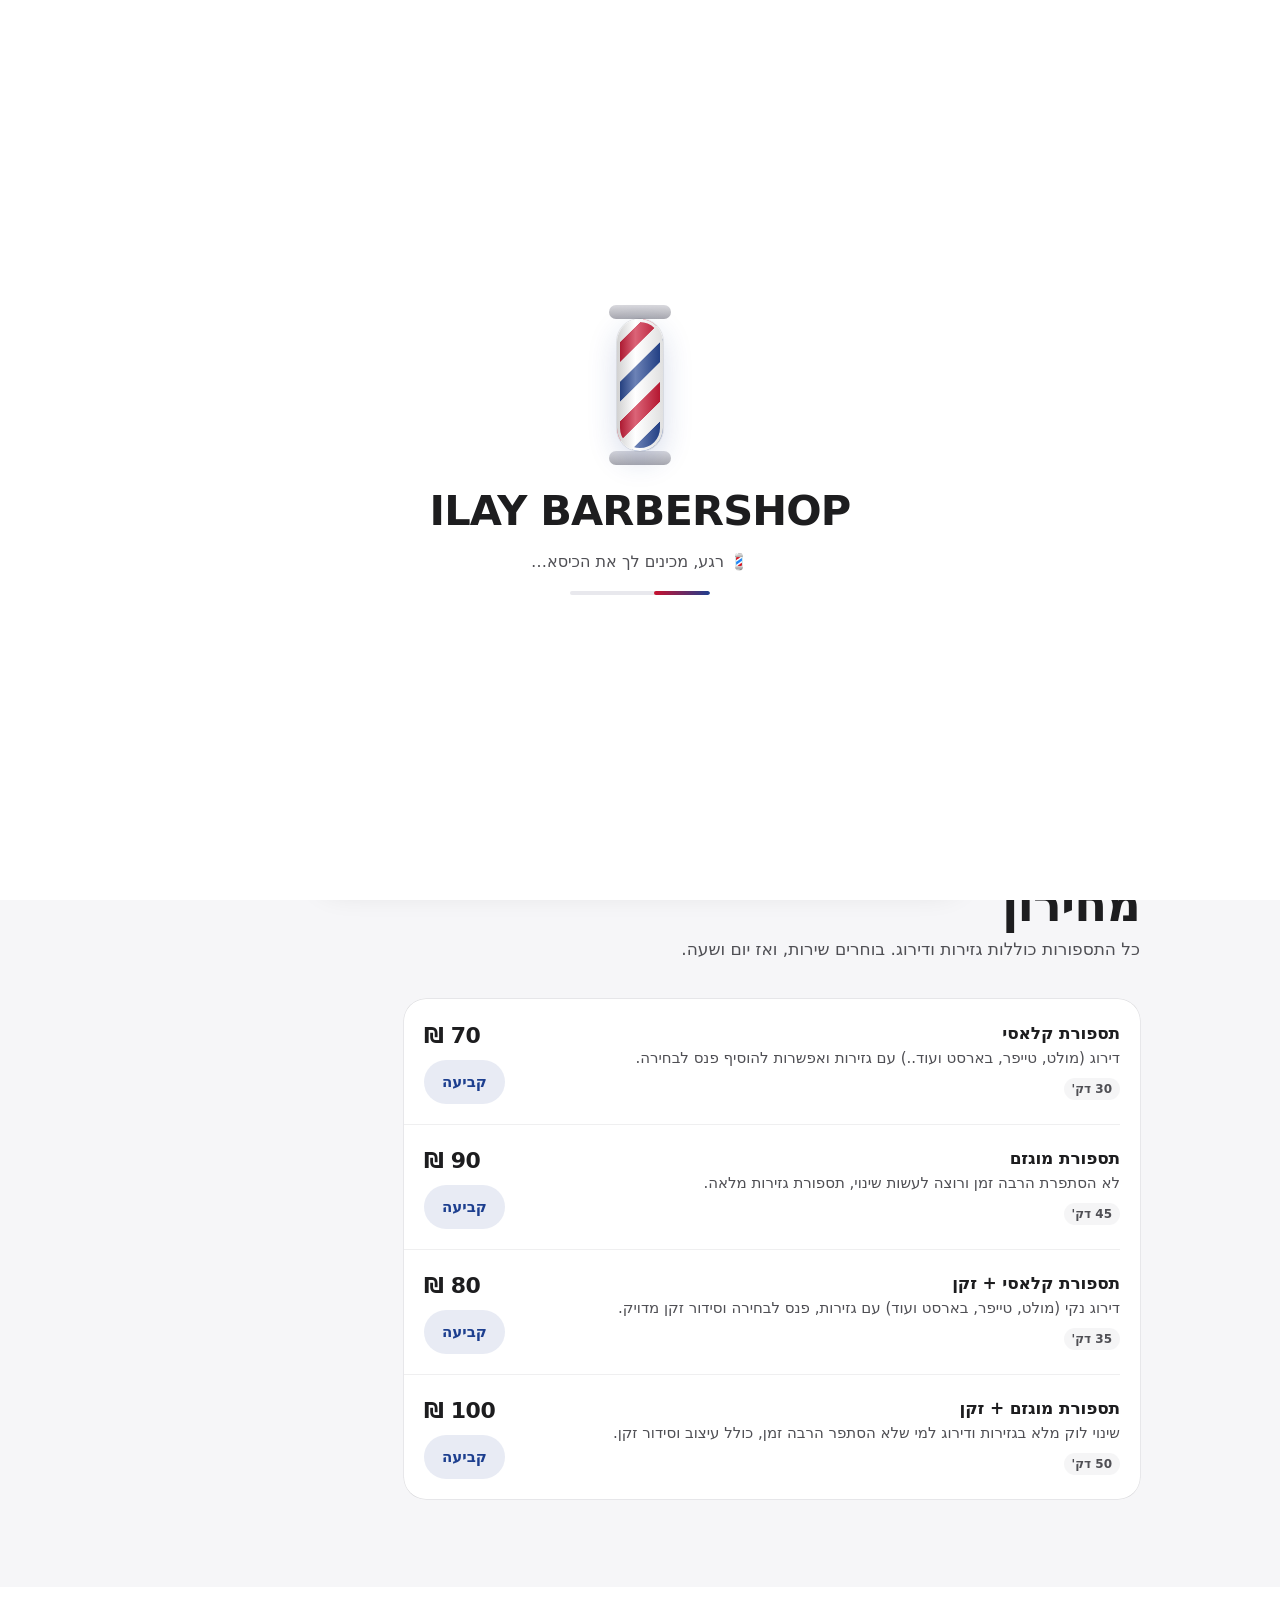
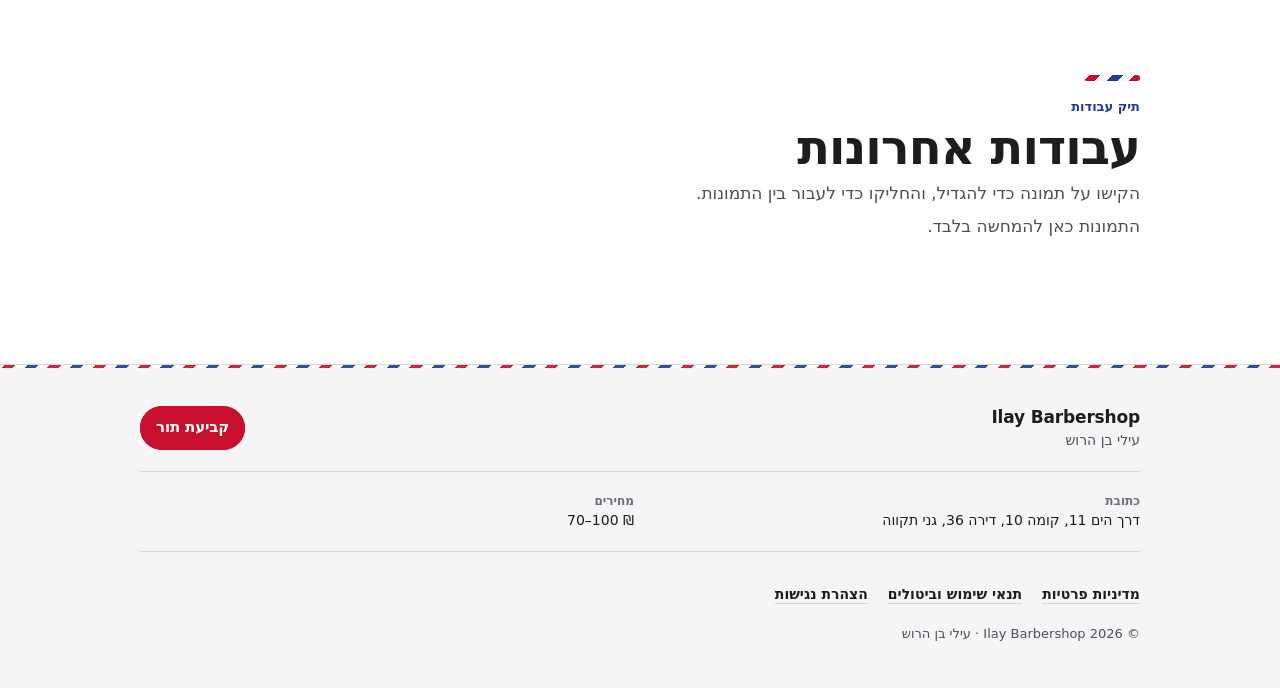
==== commit 013d4b5b: "Finish launch items: honest legal pages, signup privacy, icons and SEO - Legal pages: remove placeho" ====
--- a/index.html
+++ b/index.html
@@ -23,12 +23,15 @@
   <meta name="twitter:description" content="תספורת נקייה, אווירה טובה וסטייל שיושב בול. מחירון, עבודות וקביעת תור אונליין." />
   <meta name="twitter:image" content="https://ilaybarbershops.vercel.app/og-image.png" />
   <link rel="canonical" href="https://ilaybarbershops.vercel.app/" />
+  <link rel="icon" href="/favicon.svg" type="image/svg+xml" />
+  <link rel="apple-touch-icon" href="/apple-touch-icon.png" />
   <title>Ilay Barbershop | עילי בן הרוש, גני תקווה</title>
   <link rel="preconnect" href="https://fonts.googleapis.com">
   <link rel="preconnect" href="https://fonts.gstatic.com" crossorigin>
   <link rel="preconnect" href="https://images.unsplash.com">
   <link href="https://fonts.googleapis.com/css2?family=Heebo:wght@400;500;600;700;800&display=swap" rel="stylesheet">
   <link rel="stylesheet" href="style.css" />
+  <script type="application/ld+json">{"@context":"https://schema.org","@type":"BarberShop","name":"Ilay Barbershop","url":"https://ilaybarbershops.vercel.app/","image":"https://ilaybarbershops.vercel.app/og-image.png","telephone":"+972542858711","priceRange":"₪70-₪100","address":{"@type":"PostalAddress","streetAddress":"דרך הים 11","addressLocality":"גני תקווה","addressCountry":"IL"}}</script>
 </head>
 <body class="site">
   <!-- מסך טעינה -->
@@ -276,6 +279,7 @@
           <p class="s-kicker">תיק עבודות</p>
           <h2 class="s-h2">עבודות אחרונות</h2>
           <p class="s-sub">הקישו על תמונה כדי להגדיל, והחליקו כדי לעבור בין התמונות.</p>
+          <p class="s-sub" id="portfolioStockNote" hidden>התמונות כאן להמחשה בלבד.</p>
         </header>
         <div class="portfolio-grid s-gallery" id="portfolioGrid" role="list" aria-label="תיק עבודות" data-reveal data-stagger></div>
       </div>
@@ -1273,6 +1277,9 @@
 
       const pGrid = document.getElementById("portfolioGrid");
       pGrid.innerHTML = "";
+      const isStockPhoto = src => DEFAULT_PORTFOLIO.includes(src);
+      const stockNote = document.getElementById("portfolioStockNote");
+      if (stockNote) stockNote.hidden = !portfolioList.some(isStockPhoto);
       portfolioList.forEach((src, i) => {
         const fallback = DEFAULT_PORTFOLIO[i % DEFAULT_PORTFOLIO.length];
         const safeSrc = isSafeImgSrc(src) ? sizedSrc(src, 900) : fallback;
@@ -1281,7 +1288,7 @@
         card.className = "photo-card";
         card.setAttribute("role", "listitem");
         card.setAttribute("aria-label", `הגדלת תמונה ${i + 1} מתוך ${portfolioList.length}`);
-        card.innerHTML = `<div class="photo-inner"><img src="${esc(safeSrc)}" alt="עבודת תספורת ${i + 1} במספרה של עילי" width="720" height="900" loading="${i < 2 ? "eager" : "lazy"}" decoding="async" onerror="this.onerror=null;this.src='${esc(fallback)}'" /></div>`;
+        card.innerHTML = `<div class="photo-inner"><img src="${esc(safeSrc)}" alt="${isStockPhoto(src) ? `תמונת המחשה של תספורת ${i + 1}` : `עבודת תספורת ${i + 1} במספרה של עילי`}" width="720" height="900" loading="${i < 2 ? "eager" : "lazy"}" decoding="async" onerror="this.onerror=null;this.src='${esc(fallback)}'" /></div>`;
         card.onclick = () => openPhotoViewer(i, card);
         pGrid.appendChild(card);
       });
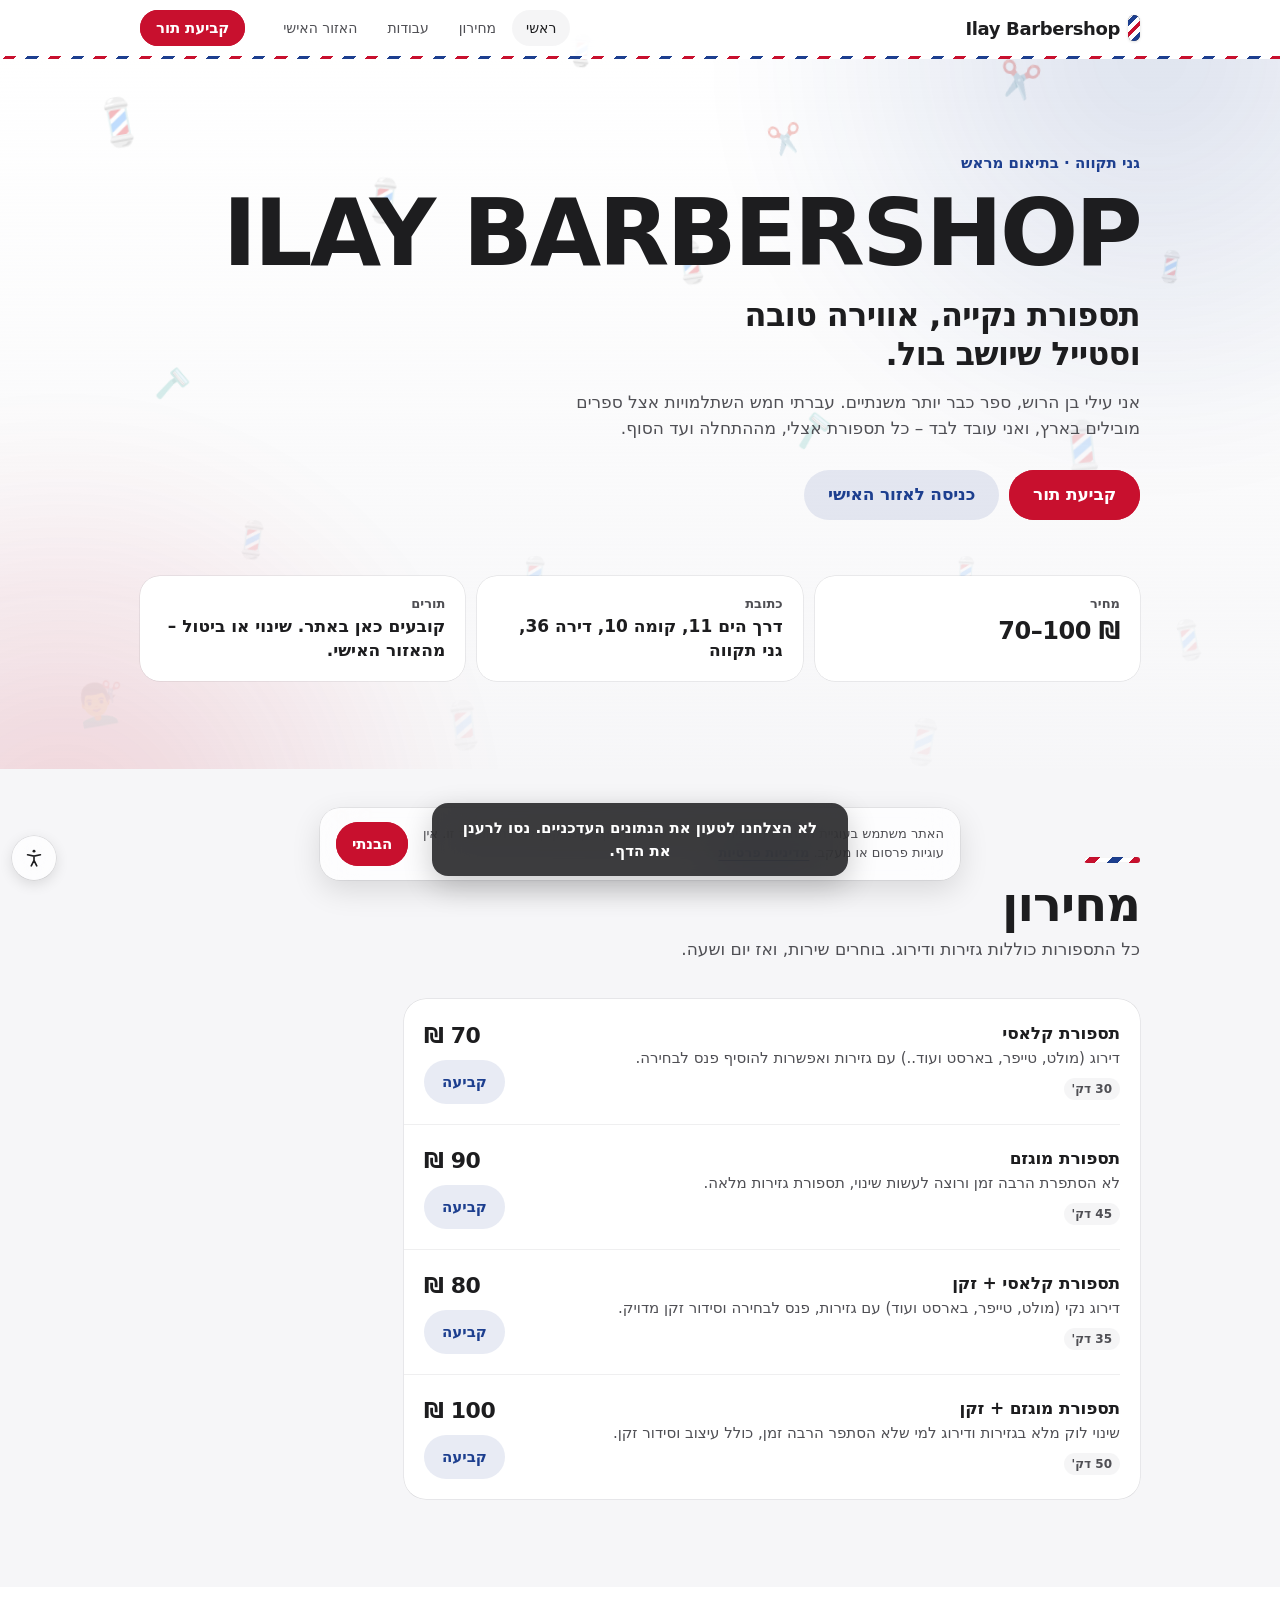
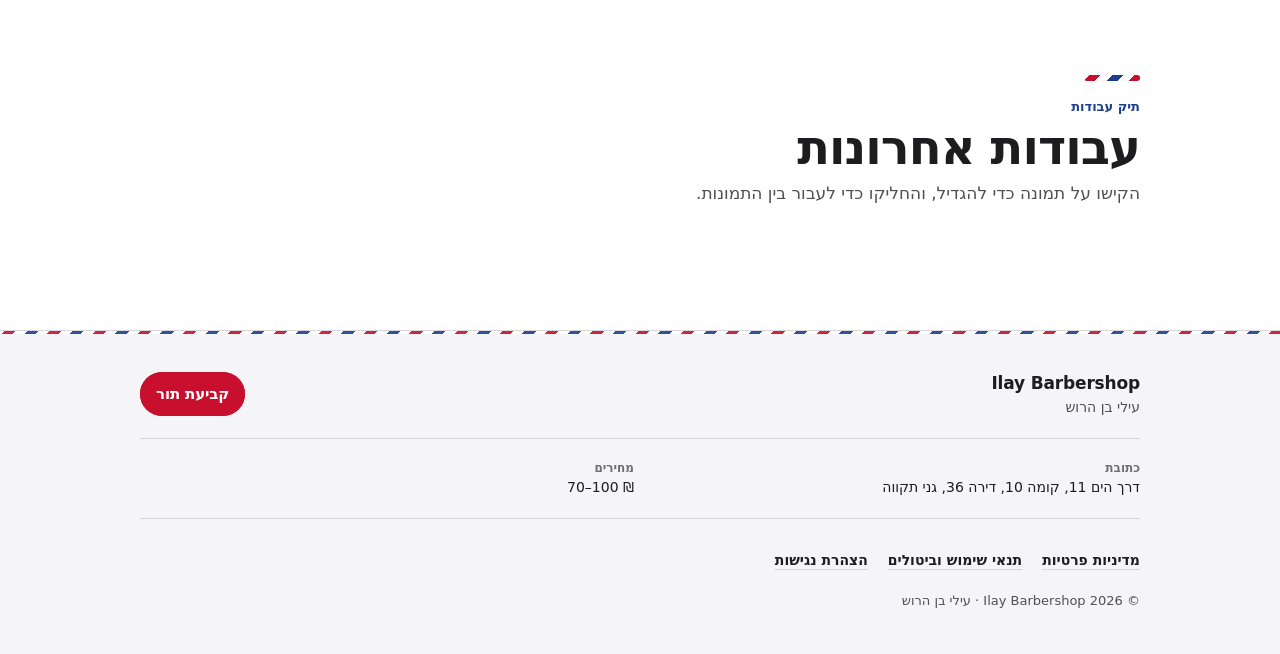
==== commit cd06857c: "Bring marketing SMS, deletion, accessibility and legal pages into compliance Marketing: every broadc" ====
--- a/index.html
+++ b/index.html
@@ -26,10 +26,7 @@
   <link rel="icon" href="/favicon.svg" type="image/svg+xml" />
   <link rel="apple-touch-icon" href="/apple-touch-icon.png" />
   <title>Ilay Barbershop | עילי בן הרוש, גני תקווה</title>
-  <link rel="preconnect" href="https://fonts.googleapis.com">
-  <link rel="preconnect" href="https://fonts.gstatic.com" crossorigin>
-  <link rel="preconnect" href="https://images.unsplash.com">
-  <link href="https://fonts.googleapis.com/css2?family=Heebo:wght@400;500;600;700;800&display=swap" rel="stylesheet">
+  <link rel="stylesheet" href="/fonts/heebo.css" />
   <link rel="stylesheet" href="style.css" />
   <script type="application/ld+json">{"@context":"https://schema.org","@type":"BarberShop","name":"Ilay Barbershop","url":"https://ilaybarbershops.vercel.app/","image":"https://ilaybarbershops.vercel.app/og-image.png","telephone":"+972542858711","priceRange":"₪70-₪100","address":{"@type":"PostalAddress","streetAddress":"דרך הים 11","addressLocality":"גני תקווה","addressCountry":"IL"}}</script>
 </head>
@@ -281,7 +278,7 @@
           <p class="s-sub">הקישו על תמונה כדי להגדיל, והחליקו כדי לעבור בין התמונות.</p>
           <p class="s-sub" id="portfolioStockNote" hidden>התמונות כאן להמחשה בלבד.</p>
         </header>
-        <div class="portfolio-grid s-gallery" id="portfolioGrid" role="list" aria-label="תיק עבודות" data-reveal data-stagger></div>
+        <ul class="portfolio-grid s-gallery" id="portfolioGrid" role="list" aria-label="תיק עבודות" data-reveal data-stagger></ul>
       </div>
     </section>
 
@@ -325,9 +322,9 @@
       <div class="s-sheet__body">
         <p class="s-sheet__note">כדי לקבוע תור צריך חשבון – זה לוקח חצי דקה, ותקבל תזכורת ב-SMS לפני התור.</p>
 
-        <div class="s-tabs" role="tablist">
-          <button type="button" class="s-tab active" id="tabBtnReg" onclick="switchAuthTab('reg')">הרשמה</button>
-          <button type="button" class="s-tab" id="tabBtnLog" onclick="switchAuthTab('log')">כבר רשום? התחברות</button>
+        <div class="s-tabs" role="group" aria-label="הרשמה או התחברות">
+          <button type="button" class="s-tab active" id="tabBtnReg" aria-pressed="true" onclick="switchAuthTab('reg')">הרשמה</button>
+          <button type="button" class="s-tab" id="tabBtnLog" aria-pressed="false" onclick="switchAuthTab('log')">כבר רשום? התחברות</button>
         </div>
 
         <div id="regBox">
@@ -341,7 +338,7 @@
 
           <label class="s-consent">
             <input type="checkbox" id="regConsent" />
-            <span>קראתי ואני מאשר/ת את <a class="s-link" href="/terms.html" target="_blank" rel="noopener">תנאי השימוש</a> ואת <a class="s-link" href="/privacy.html" target="_blank" rel="noopener">מדיניות הפרטיות</a>, ומסכים/ה לקבל SMS על התורים שלי (אישור, שינוי, ביטול ותזכורת).</span>
+            <span>אני מסכים/ה ל<a class="s-link" href="/terms.html" target="_blank" rel="noopener">תנאי השימוש</a> ול<a class="s-link" href="/privacy.html" target="_blank" rel="noopener">מדיניות הפרטיות</a>, ולקבלת SMS על התורים שלי (אישור, שינוי, ביטול ותזכורת).</span>
           </label>
           <label class="s-consent">
             <input type="checkbox" id="regMarketing" />
@@ -406,13 +403,13 @@
         </div>
 
         <div class="s-step">
-          <div class="s-step__label">יום</div>
-          <div class="days-row" id="bookingDaysRow"></div>
+          <div class="s-step__label" id="bookingDaysLabel">יום</div>
+          <div class="days-row" id="bookingDaysRow" role="group" aria-labelledby="bookingDaysLabel"></div>
         </div>
 
         <div class="s-step">
-          <div class="s-step__label">שעה <span class="s-step__aside">שעות מחוקות כבר תפוסות</span></div>
-          <div class="hours-matrix" id="bookingHoursGrid"></div>
+          <div class="s-step__label" id="bookingHoursLabel">שעה <span class="s-step__aside">שעות מחוקות כבר תפוסות</span></div>
+          <div class="hours-matrix" id="bookingHoursGrid" role="group" aria-labelledby="bookingHoursLabel"></div>
         </div>
 
         <div class="s-step">
@@ -428,29 +425,6 @@
 
       <div class="s-sheet__footer">
         <button type="button" class="s-btn s-btn--primary s-btn--block s-btn--lg" id="confirmBookingBtn" onclick="confirmClientBooking()">אשר ושבץ תור ביומן</button>
-      </div>
-    </div>
-  </div>
-
-  <!-- תקנון -->
-  <div class="modal-backdrop" id="legalTermsModal" onclick="if(event.target===this) this.classList.remove('open')">
-    <div class="s-sheet s-sheet--wide" role="dialog" aria-modal="true" aria-labelledby="legalTitle">
-      <div class="s-grabber" aria-hidden="true"></div>
-      <div class="modal-head">
-        <h3 class="s-sheet__title" id="legalTitle">תקנון האתר, מדיניות פרטיות והצהרת נגישות</h3>
-        <button type="button" class="modal-close" aria-label="סגירה" onclick="document.getElementById('legalTermsModal').classList.remove('open')">
-          <svg width="14" height="14" viewBox="0 0 24 24" fill="none" stroke="currentColor" stroke-width="2.6" stroke-linecap="round" aria-hidden="true"><path d="M6 6l12 12M18 6L6 18"/></svg>
-        </button>
-      </div>
-      <div class="s-sheet__body s-legal">
-        <p><strong>1. כללי:</strong> השימוש באתר <strong>Ilay Barbershop (עילי בן הרוש, דרך הים 11 גני תקווה)</strong> כפוף לתנאים שלהלן.</p>
-        <p><strong>2. אזור אישי, מניעת כפילויות וניתוק אוטומטי:</strong> קביעת תור וכניסה לאזור האישי מותנות ברישום חד-פעמי עם שם מלא ומספר טלפון ייחודי. המערכת אוכפת איסור פתיחת חשבון כפול על אותו מספר טלפון, ואפשר להחזיק עד 2 תורים קרובים בו-זמנית. מטעמי אבטחת מידע, חשבון שלא בוצעה בו פעילות במשך <strong>60 ימים (חודשיים)</strong> מתנתק אוטומטית.</p>
-        <p><strong>3. תזכורות SMS ואישור הגעה (סעיף 30א לחוק התקשורת):</strong> הלקוח מאשר קבלת הודעות SMS בגין קביעת תור, שינוי/ביטול ותזכורת מספר שעות לפני התור הכוללת קישור לאישור הגעה באזור האישי.</p>
-        <p><strong>4. פרטיות ועוגיות (תיקון 13):</strong> המידע נשמר לצורך ניהול יומן המספרה בלבד, ומועבר רק לספקי השירות שמפעילים את האתר, כמפורט ב<a class="s-link" href="/privacy.html" target="_blank" rel="noopener">מדיניות הפרטיות</a>.</p>
-        <p><strong>5. נגישות:</strong> האתר כולל תפריט נגישות, ניווט במקלדת וטקסט חלופי לתמונות. פרטים מלאים ב<a class="s-link" href="/accessibility.html" target="_blank" rel="noopener">הצהרת הנגישות</a>.</p>
-      </div>
-      <div class="s-sheet__footer">
-        <button type="button" class="s-btn s-btn--dark s-btn--block" onclick="document.getElementById('legalTermsModal').classList.remove('open')">קראתי והבנתי</button>
       </div>
     </div>
   </div>
@@ -520,7 +494,7 @@
       };
     }
 
-    /* ---------- Bottom sheets (booking, auth, legal) ---------- */
+    /* ---------- Bottom sheets (booking, auth) ---------- */
     function setupSheet(backdrop) {
       const sheet = backdrop.querySelector(".s-sheet");
       if (!sheet) return;
@@ -890,8 +864,6 @@
     }
     window.onCoreError = showToast;
 
-    function openLegalModal() { document.getElementById("legalTermsModal").classList.add("open"); }
-
     function verifyClientSession() { return !!(currentClientUser && currentClientUser.phone); }
 
     // מריץ פעולה אחת בכל פעם, כדי שלחיצה כפולה לא תשלח בקשה פעמיים
@@ -925,8 +897,14 @@
     };
 
     function switchAuthTab(mode) {
-      document.getElementById("tabBtnReg").classList.toggle("active", mode === "reg" || mode === "regVerify");
-      document.getElementById("tabBtnLog").classList.toggle("active", mode === "log" || mode === "reset");
+      const regActive = mode === "reg" || mode === "regVerify";
+      const logActive = mode === "log" || mode === "reset";
+      const regTab = document.getElementById("tabBtnReg");
+      const logTab = document.getElementById("tabBtnLog");
+      regTab.classList.toggle("active", regActive);
+      regTab.setAttribute("aria-pressed", String(regActive));
+      logTab.classList.toggle("active", logActive);
+      logTab.setAttribute("aria-pressed", String(logActive));
       document.getElementById("regBox").style.display = mode === "reg" ? "block" : "none";
       document.getElementById("regVerifyBox").style.display = mode === "regVerify" ? "block" : "none";
       document.getElementById("logBox").style.display = mode === "log" ? "block" : "none";
@@ -1281,16 +1259,19 @@
       const stockNote = document.getElementById("portfolioStockNote");
       if (stockNote) stockNote.hidden = !portfolioList.some(isStockPhoto);
       portfolioList.forEach((src, i) => {
-        const fallback = DEFAULT_PORTFOLIO[i % DEFAULT_PORTFOLIO.length];
-        const safeSrc = isSafeImgSrc(src) ? sizedSrc(src, 900) : fallback;
+        // Only a default photo may fall back to another default: a broken upload must not pull a photo from Unsplash.
+        const stock = isStockPhoto(src);
+        const onError = stock ? `onerror="this.onerror=null;this.src='${esc(DEFAULT_PORTFOLIO[i % DEFAULT_PORTFOLIO.length])}'"` : "";
+        const safeSrc = isSafeImgSrc(src) ? sizedSrc(src, 900) : "";
+        const item = document.createElement("li");
         const card = document.createElement("button");
         card.type = "button";
         card.className = "photo-card";
-        card.setAttribute("role", "listitem");
         card.setAttribute("aria-label", `הגדלת תמונה ${i + 1} מתוך ${portfolioList.length}`);
-        card.innerHTML = `<div class="photo-inner"><img src="${esc(safeSrc)}" alt="${isStockPhoto(src) ? `תמונת המחשה של תספורת ${i + 1}` : `עבודת תספורת ${i + 1} במספרה של עילי`}" width="720" height="900" loading="${i < 2 ? "eager" : "lazy"}" decoding="async" onerror="this.onerror=null;this.src='${esc(fallback)}'" /></div>`;
+        card.innerHTML = `<div class="photo-inner"><img src="${esc(safeSrc)}" alt="${stock ? `תמונת המחשה של תספורת ${i + 1}` : `עבודת תספורת ${i + 1} במספרה של עילי`}" width="720" height="900" loading="${i < 2 ? "eager" : "lazy"}" decoding="async" ${onError} /></div>`;
         card.onclick = () => openPhotoViewer(i, card);
-        pGrid.appendChild(card);
+        item.appendChild(card);
+        pGrid.appendChild(item);
       });
     }
 
@@ -1331,8 +1312,12 @@
         const btn = document.createElement("button");
         btn.type = "button";
         btn.className = "day-chip" + (idx === selectedBookDay ? " active" : "");
+        btn.setAttribute("aria-pressed", String(idx === selectedBookDay));
         btn.textContent = d;
-        btn.onclick = () => { selectedBookDay = idx; selectedBookHour = null; renderBookingDays(); renderBookingHours(); };
+        btn.onclick = () => {
+          selectedBookDay = idx; selectedBookHour = null; renderBookingDays(); renderBookingHours();
+          row.querySelector(".day-chip.active")?.focus();
+        };
         row.appendChild(btn);
       });
     }
@@ -1363,7 +1348,16 @@
         btn.type = "button";
         btn.className = "hour-chip" + (taken ? " taken" : "") + (selectedBookHour === tStr ? " active" : "");
         btn.textContent = tStr;
-        if (!taken) btn.onclick = () => { selectedBookHour = tStr; renderBookingHours(); };
+        if (taken) {
+          btn.disabled = true;
+          btn.setAttribute("aria-label", `${tStr}, לא זמין`);
+        } else {
+          btn.setAttribute("aria-pressed", String(selectedBookHour === tStr));
+          btn.onclick = () => {
+            selectedBookHour = tStr; renderBookingHours();
+            grid.querySelector(".hour-chip.active")?.focus();
+          };
+        }
         grid.appendChild(btn);
       }
     }
--- a/fonts/heebo.css
+++ b/fonts/heebo.css
@@ -0,0 +1,17 @@
+/* Heebo, self-hosted. Licensed under the SIL Open Font License 1.1: see OFL.txt in this folder. Variable files, weights 400-800. */
+@font-face {
+  font-family: 'Heebo';
+  font-style: normal;
+  font-weight: 400 800;
+  font-display: swap;
+  src: url(/fonts/heebo-hebrew-v28.woff2) format('woff2');
+  unicode-range: U+0307-0308, U+0590-05FF, U+200C-2010, U+20AA, U+25CC, U+FB1D-FB4F;
+}
+@font-face {
+  font-family: 'Heebo';
+  font-style: normal;
+  font-weight: 400 800;
+  font-display: swap;
+  src: url(/fonts/heebo-latin-v28.woff2) format('woff2');
+  unicode-range: U+0000-00FF, U+0131, U+0152-0153, U+02BB-02BC, U+02C6, U+02DA, U+02DC, U+0304, U+0308, U+0329, U+2000-206F, U+20AC, U+2122, U+2191, U+2193, U+2212, U+2215, U+FEFF, U+FFFD;
+}
--- a/style.css
+++ b/style.css
@@ -41,7 +41,7 @@
 body.acc-highlight-links a, body.acc-highlight-links button { outline: 2px solid #fae19c !important; text-decoration: underline !important; }
 body.acc-no-anim *, body.acc-no-anim *::before, body.acc-no-anim *::after { animation: none !important; transition: none !important; }
 
-select, input, textarea { background-color: #0e131f !important; color: #f8fafc !important; color-scheme: light; }
+select, input, textarea { background-color: #0e131f !important; color: #f8fafc !important; color-scheme: dark; }
 select option { background-color: #0e131f !important; color: #f8fafc !important; padding: 10px; font-weight: 700; }
 
 .barber-pole-strip {
@@ -183,7 +183,7 @@
 
 /* =====================================================================
    Public site (index.html) - everything scoped to body.site
-   Light/dark system palette, translucent materials, one accent.
+   Light system palette, translucent materials, one accent.
    ===================================================================== */
 body.site {
   --bg: #ffffff;
@@ -381,7 +381,7 @@
 }
 
 /* portfolio: equal tiles */
-.site .portfolio-grid.s-gallery { display: grid; grid-template-columns: repeat(2, minmax(0, 1fr)); gap: 0.5rem; }
+.site .portfolio-grid.s-gallery { display: grid; grid-template-columns: repeat(2, minmax(0, 1fr)); gap: 0.5rem; list-style: none; margin: 0; padding: 0; }
 .site .photo-card {
   display: block; width: 100%; aspect-ratio: 4 / 5; padding: 0; border: 0; border-radius: 18px; overflow: hidden;
   background: var(--fill); cursor: zoom-in;
@@ -467,7 +467,6 @@
   border-radius: 22px 22px 0 0; box-shadow: var(--shadow-sheet);
   will-change: transform;
 }
-.s-sheet--wide { max-width: 640px; }
 .s-grabber { flex: none; height: 1.375rem; display: grid; place-items: center; cursor: grab; touch-action: none; }
 .s-grabber::before { content: ""; width: 2.25rem; height: 0.3125rem; border-radius: 999px; background: var(--fill); }
 .s-sheet.is-dragging .s-grabber, .s-sheet.is-dragging .modal-head { cursor: grabbing; }
@@ -503,10 +502,11 @@
 }
 .site .day-chip.active, .site .hour-chip.active { background: var(--accent); color: var(--on-accent); }
 .site .hour-chip.taken { background: transparent; color: var(--label-3); text-decoration: line-through; cursor: not-allowed; opacity: 0.7; }
+/* The selection shows without relying on colour. */
+.site .hour-chip.active::before { content: "✓ "; content: "✓ " / ""; }
+.site .day-chip.active { text-decoration: underline; text-underline-offset: 0.2em; }
 .hours-empty { grid-column: 1 / -1; padding: 1rem; border-radius: 14px; background: var(--fill-2); text-align: center; color: var(--label-2); font-size: 0.9375rem; }
 
-.s-legal { font-size: 0.9375rem; color: var(--label-2); line-height: 1.65; display: grid; gap: 0.75rem; }
-.s-legal strong { color: var(--label); }
 
 /* ---------- photo viewer ---------- */
 .s-lightbox { position: fixed; inset: 0; z-index: 4000; visibility: hidden; pointer-events: none; touch-action: none; --chrome: 1; }
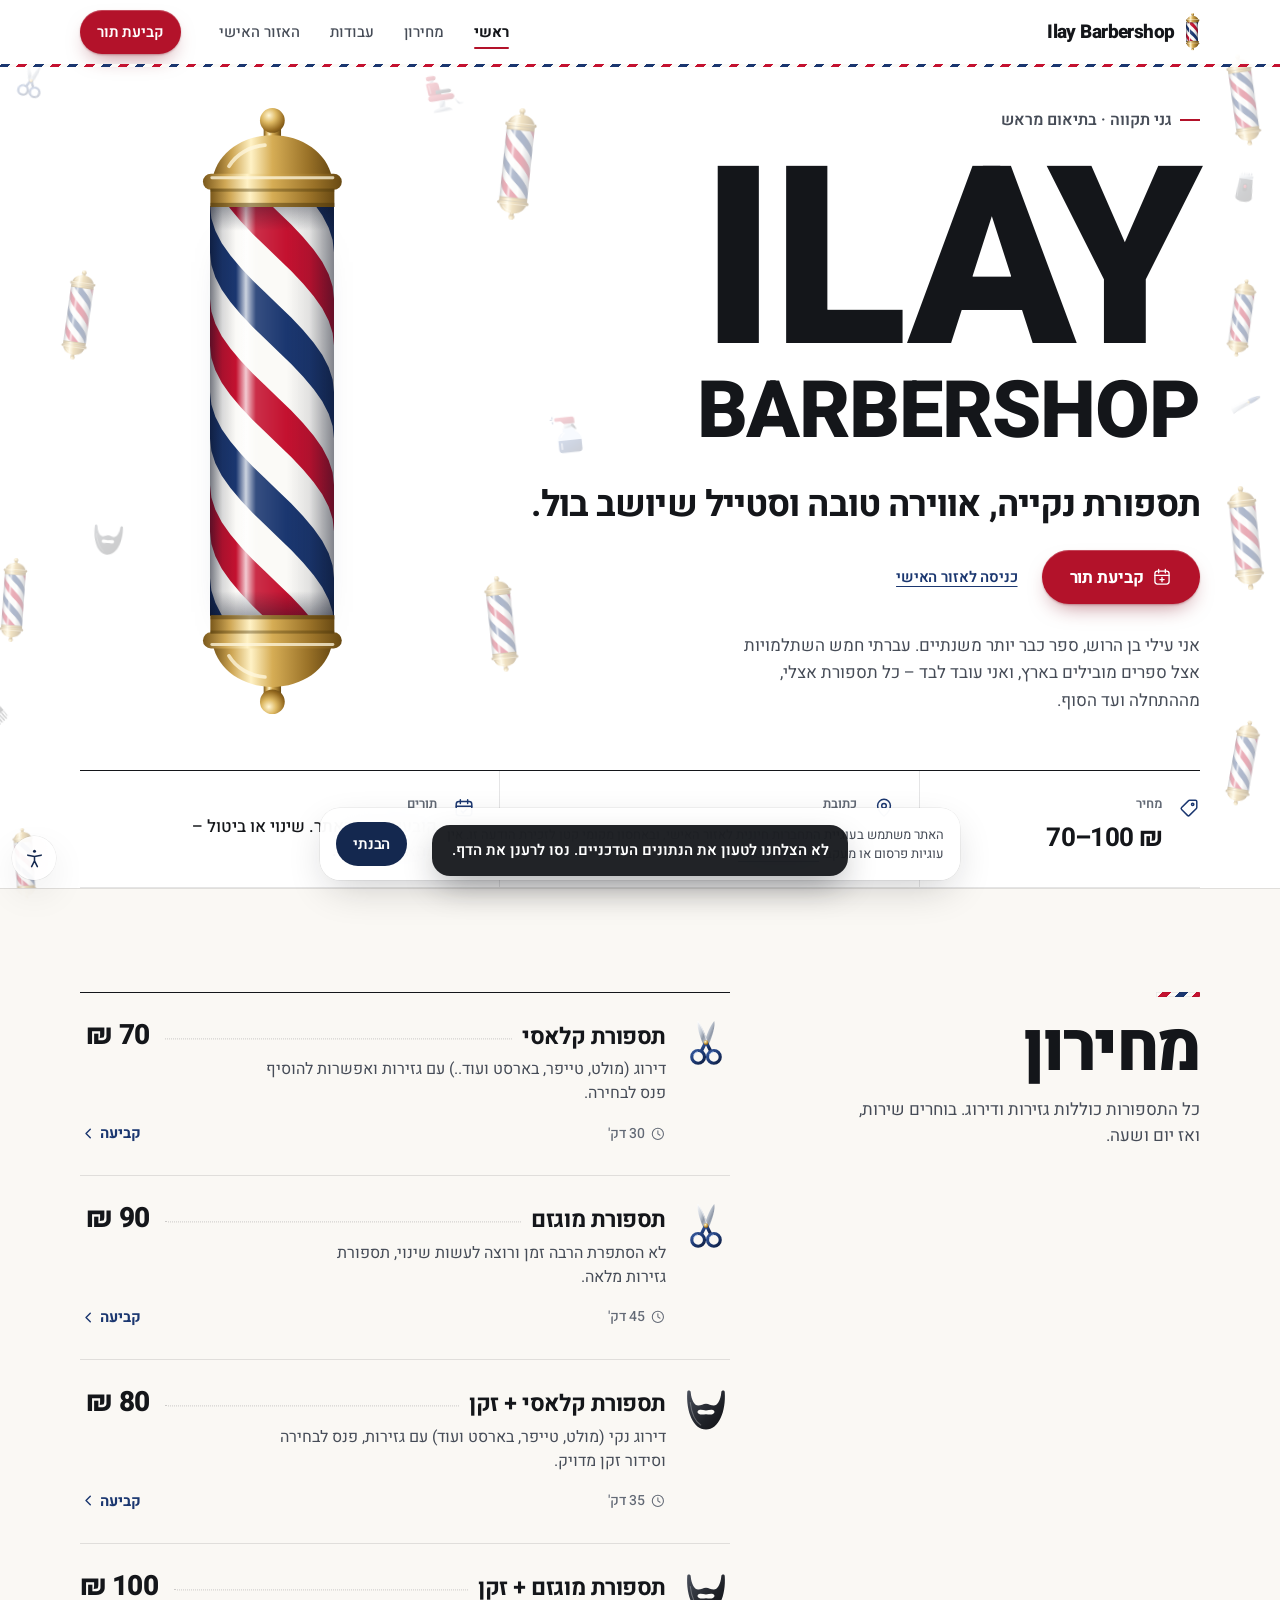
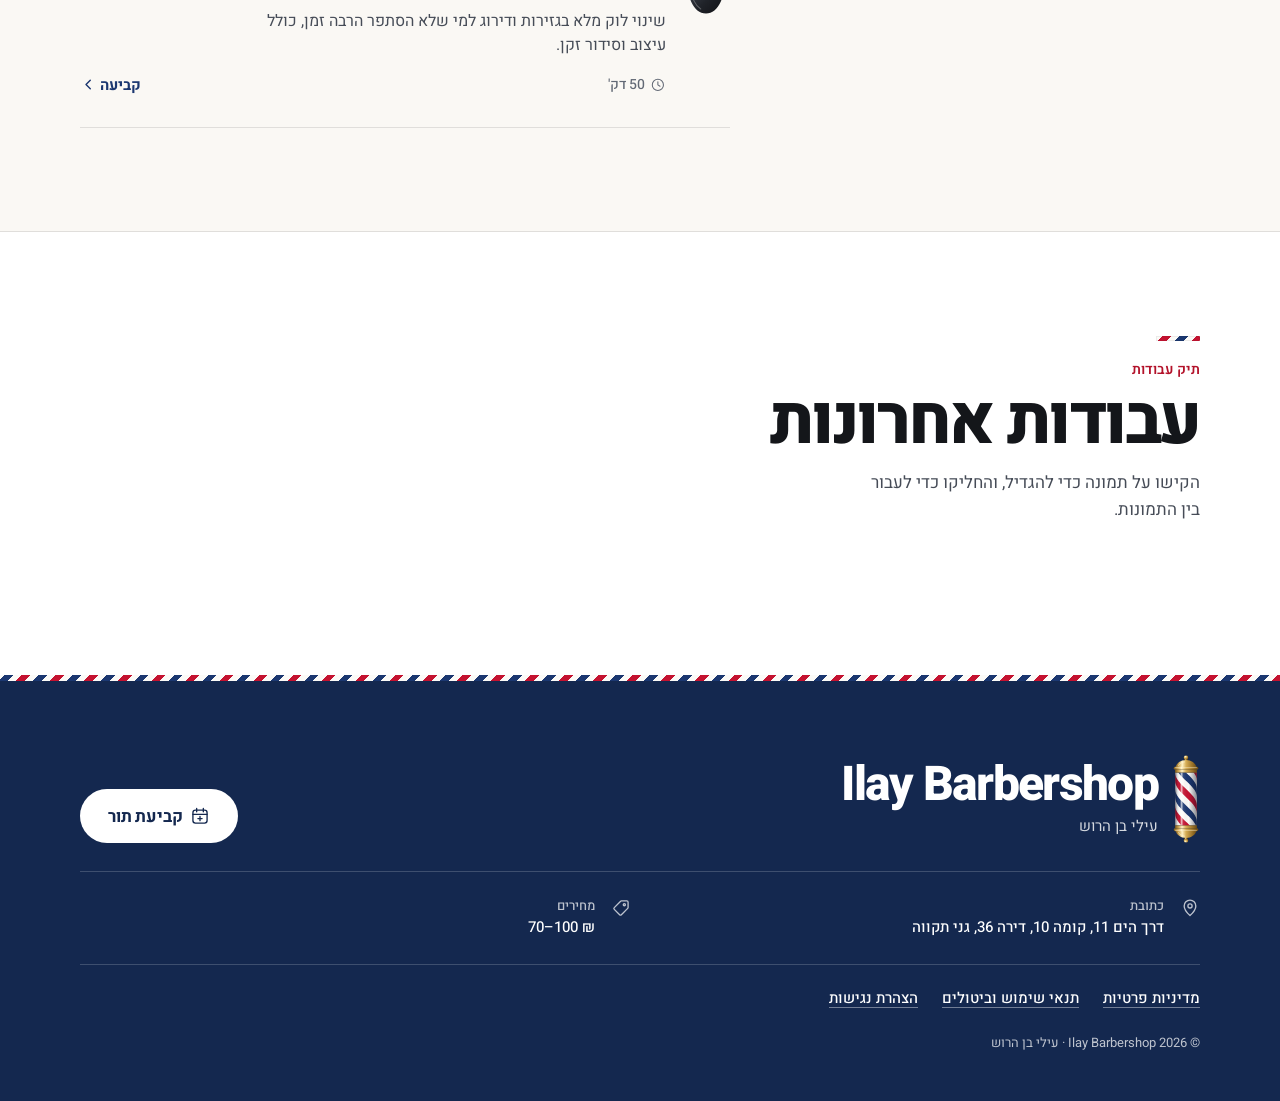
==== commit abf10ce7: "Redesign the public site: custom icon set, new hero, price menu, mosaic Draw an inline SVG symbol se" ====
--- a/index.html
+++ b/index.html
@@ -26,75 +26,195 @@
   <link rel="icon" href="/favicon.svg" type="image/svg+xml" />
   <link rel="apple-touch-icon" href="/apple-touch-icon.png" />
   <title>Ilay Barbershop | עילי בן הרוש, גני תקווה</title>
+  <link rel="preload" href="/fonts/heebo-hebrew-v28.woff2" as="font" type="font/woff2" crossorigin />
+  <link rel="preload" href="/fonts/heebo-latin-v28.woff2" as="font" type="font/woff2" crossorigin />
   <link rel="stylesheet" href="/fonts/heebo.css" />
   <link rel="stylesheet" href="style.css" />
   <script type="application/ld+json">{"@context":"https://schema.org","@type":"BarberShop","name":"Ilay Barbershop","url":"https://ilaybarbershops.vercel.app/","image":"https://ilaybarbershops.vercel.app/og-image.png","telephone":"+972542858711","priceRange":"₪70-₪100","address":{"@type":"PostalAddress","streetAddress":"דרך הים 11","addressLocality":"גני תקווה","addressCountry":"IL"}}</script>
 </head>
 <body class="site">
+  <!-- ערכת אייקונים: סמלים צבעוניים (i-) ואייקוני ממשק בקו אחיד (u-). דקורטיביים בלבד. -->
+  <svg class="s-sprite" width="0" height="0" style="position:absolute;width:0;height:0;overflow:hidden" aria-hidden="true" focusable="false">
+    <defs>
+      <linearGradient id="g-brass"><stop offset="0" stop-color="#7a581b"/><stop offset=".16" stop-color="#cfa755"/><stop offset=".32" stop-color="#fff2c6"/><stop offset=".5" stop-color="#d6ad55"/><stop offset=".8" stop-color="#9a7228"/><stop offset="1" stop-color="#694a13"/></linearGradient>
+      <radialGradient id="g-ball" cx=".36" cy=".3" r=".78"><stop offset="0" stop-color="#fff6d6"/><stop offset=".38" stop-color="#deb963"/><stop offset=".8" stop-color="#94691f"/><stop offset="1" stop-color="#6d4c14"/></radialGradient>
+      <linearGradient id="g-steel" x1="0" y1="0" x2="1" y2="1"><stop offset="0" stop-color="#fbfcfd"/><stop offset=".42" stop-color="#c3cad4"/><stop offset=".62" stop-color="#8f98a7"/><stop offset="1" stop-color="#e4e8ed"/></linearGradient>
+      <linearGradient id="g-navy" x1="0" y1="0" x2="1" y2="1"><stop offset="0" stop-color="#37599c"/><stop offset=".55" stop-color="#1b3770"/><stop offset="1" stop-color="#101f42"/></linearGradient>
+      <linearGradient id="g-ink" x1="0" y1="0" x2="1" y2="1"><stop offset="0" stop-color="#4a505c"/><stop offset=".6" stop-color="#1f2228"/><stop offset="1" stop-color="#101114"/></linearGradient>
+      <linearGradient id="g-red" x1="0" y1="0" x2="1" y2="1"><stop offset="0" stop-color="#e2455a"/><stop offset=".55" stop-color="#b3122a"/><stop offset="1" stop-color="#7f0b1d"/></linearGradient>
+      <linearGradient id="g-tube"><stop offset="0" stop-color="#080e20" stop-opacity=".55"/><stop offset=".1" stop-color="#080e20" stop-opacity=".14"/><stop offset=".22" stop-color="#fff" stop-opacity="0"/><stop offset=".3" stop-color="#fff" stop-opacity=".72"/><stop offset=".38" stop-color="#fff" stop-opacity=".1"/><stop offset=".62" stop-color="#080e20" stop-opacity="0"/><stop offset="1" stop-color="#080e20" stop-opacity=".48"/></linearGradient>
+      <clipPath id="c-tube"><rect x="14" y="78" width="100" height="244"/></clipPath>
+      <path id="hx" d="M0 -75L1.1 -65L4.3 -55L9.5 -45L16.5 -35L25 -25L34.5 -15L44.8 -5L55.2 5L65.5 15L75 25L83.5 35L90.5 45L95.7 55L98.9 65L100 75L100 112.5L98.9 102.5L95.7 92.5L90.5 82.5L83.5 72.5L75 62.5L65.5 52.5L55.2 42.5L44.8 32.5L34.5 22.5L25 12.5L16.5 2.5L9.5 -7.5L4.3 -17.5L1.1 -27.5L0 -37.5z"/>
+    </defs>
+
+    <!-- כיפת פליז של העמוד: מידה אחת לכל הגדלים -->
+    <symbol id="i-cap" viewBox="0 0 128 80">
+      <rect x="57" y="14" width="14" height="12" fill="url(#g-brass)"/>
+      <circle cx="64" cy="10" r="10" fill="url(#g-ball)"/>
+      <path d="M16 56C20 36 40 22 64 22s44 14 48 34z" fill="url(#g-brass)"/>
+      <path d="M29 47c6-10 17-16 29-17" fill="none" stroke="#fff8e0" stroke-opacity=".75" stroke-width="3" stroke-linecap="round"/>
+      <rect x="8" y="53" width="112" height="13" rx="6.5" fill="url(#g-brass)"/>
+      <rect x="14" y="55" width="100" height="2.4" rx="1.2" fill="#fff8e0" fill-opacity=".75"/>
+      <rect x="14" y="65" width="100" height="15" fill="url(#g-brass)"/>
+      <rect x="14" y="65" width="100" height="2.5" fill="#4d370c" fill-opacity=".4"/>
+      <rect x="14" y="76.5" width="100" height="3.5" fill="#4d370c" fill-opacity=".5"/>
+    </symbol>
+
+    <!-- עמוד המספרה: זכוכית, פסים ספירליים וכיפות פליז -->
+    <symbol id="i-pole" viewBox="0 0 128 400">
+      <rect x="14" y="78" width="100" height="244" fill="#fbfaf7"/>
+      <g clip-path="url(#c-tube)">
+        <use href="#hx" x="14" y="4" fill="#c41230"/>
+        <use href="#hx" x="14" y="79" fill="#1b3770"/>
+        <use href="#hx" x="14" y="154" fill="#c41230"/>
+        <use href="#hx" x="14" y="229" fill="#1b3770"/>
+        <use href="#hx" x="14" y="304" fill="#c41230"/>
+      </g>
+      <rect x="14" y="78" width="100" height="244" fill="url(#g-tube)"/>
+      <use href="#i-cap" width="128" height="80"/>
+      <use href="#i-cap" width="128" height="80" transform="matrix(1 0 0 -1 0 400)"/>
+    </symbol>
+
+    <symbol id="i-scissors" viewBox="0 0 64 64">
+      <path d="M43 2.5c1.6 6.5-2.3 19.5-7.3 31.500L29.5 31C33 20.5 37.5 9 43 2.500z" fill="url(#g-steel)"/>
+      <path d="M21 2.500c-1.6 6.5 2.3 19.5 7.3 31.500l6.2-3C31 20.5 26.5 9 21 2.500z" fill="url(#g-steel)"/>
+      <path d="M21 2.500C25.5 9 30 20 33.5 30.5" fill="none" stroke="#fff" stroke-opacity=".85" stroke-width=".9"/>
+      <path d="M30.6 33 26 42.200M33.4 33 38 42.2" fill="none" stroke="url(#g-navy)" stroke-width="4.4" stroke-linecap="round"/>
+      <circle cx="21.5" cy="50.5" r="8.5" fill="none" stroke="url(#g-navy)" stroke-width="4.2"/>
+      <circle cx="42.5" cy="50.5" r="8.5" fill="none" stroke="url(#g-navy)" stroke-width="4.2"/>
+      <path d="M15.5 47.500a7 7 0 0 1 5-4M36.5 47.500a7 7 0 0 1 5-4" fill="none" stroke="#a9c1ee" stroke-width="1.1" stroke-linecap="round"/>
+      <circle cx="32" cy="31.5" r="3.1" fill="url(#g-ball)"/>
+    </symbol>
+
+    <symbol id="i-razor" viewBox="0 0 64 64">
+      <g transform="rotate(-30 32 32) translate(0 2)">
+        <path d="M37 24.500c8-.8 16-.2 23.300 2 1.700.5 2 2.600.5 3.200-7.200 3-15.300 3.700-23.800 2.900z" fill="url(#g-navy)"/>
+        <path d="M40 26.300c6.500-.4 13 .1 19 1.700" fill="none" stroke="#a9c1ee" stroke-opacity=".8" stroke-width=".9" stroke-linecap="round"/>
+        <path d="M3.500 24h34c.8 0 1.300.5 1.300 1.300v8.100c-12.300.1-24 1.300-34.100 3.800-1.100.3-1.900-.3-1.900-1.400V25.200c0-.7.3-1.200.7-1.200z" fill="url(#g-steel)"/>
+        <path d="M3.500 24h34c.8 0 1.300.5 1.300 1.300v2.200H2.800v-2.300c0-.7.300-1.200.7-1.200z" fill="#fff" fill-opacity=".75"/>
+        <path d="M3.500 37.100c10-2.500 22-3.700 35.300-3.700" fill="none" stroke="#6d7684" stroke-width=".8"/>
+        <circle cx="38" cy="28.700" r="2.300" fill="url(#g-ball)"/>
+        <circle cx="57" cy="28.800" r="1.100" fill="url(#g-ball)"/>
+      </g>
+    </symbol>
+
+    <symbol id="i-comb" viewBox="0 0 64 64">
+      <g transform="translate(3.200 3.200) scale(.9) rotate(-32 32 32)">
+        <path d="M6 18.500h52a2.5 2.5 0 0 1 2.5 2.500v9H3.500v-9A2.5 2.5 0 0 1 6 18.500z" fill="url(#g-ink)"/>
+        <path d="M5 30h2.600v14.500L6.3 47 5 44.500zM10.3 30h2.600v14.500L11.6 47l-1.3-2.500zM15.6 30h2.600v14.500L16.9 47l-1.3-2.500zM20.9 30h2.600v14.500L22.2 47l-1.3-2.500zM26.2 30h2.600v14.500L27.5 47l-1.3-2.500zM31.5 30h2.600v14.500L32.8 47l-1.3-2.500zM36.8 30h2.600v14.500L38.1 47l-1.3-2.500zM42.1 30h2.600v14.500L43.4 47l-1.3-2.500zM47.4 30H50v14.500L48.7 47l-1.3-2.500zM52.7 30h2.600v14.500L54 47l-1.3-2.500zM58 30h1.500v12L58 44z" fill="url(#g-ink)"/>
+        <path d="M6 20.800h52" fill="none" stroke="#fff" stroke-opacity=".4" stroke-width="1" stroke-linecap="round"/>
+        <rect x="9" y="24" width="10" height="2" rx="1" fill="url(#g-brass)"/>
+      </g>
+    </symbol>
+
+    <symbol id="i-clipper" viewBox="0 0 64 64">
+      <path d="M21 3h3v7h-3zM26 3h3v7h-3zM31 3h2v7h-2zM35 3h3v7h-3zM40 3h3v7h-3z" fill="url(#g-steel)"/>
+      <rect x="18" y="8.5" width="28" height="9" rx="2" fill="url(#g-steel)"/>
+      <path d="M19 16h26l3.5 36c.4 6-6.5 9.5-16.5 9.500S15.1 58 15.5 52z" fill="url(#g-ink)"/>
+      <path d="M21 20c-1 10-2 21-2.2 32" fill="none" stroke="#fff" stroke-opacity=".35" stroke-width="1.5" stroke-linecap="round"/>
+      <rect x="27.5" y="25" width="9" height="16" rx="4.5" fill="#0b0c0f"/>
+      <rect x="29" y="27" width="6" height="7.5" rx="3" fill="url(#g-red)"/>
+      <path d="M22 49h20" stroke="url(#g-brass)" stroke-width="1.6" stroke-linecap="round"/>
+    </symbol>
+
+    <symbol id="i-beard" viewBox="0 0 64 64">
+      <path d="M7 8c-1.8 26 8 50 25 50s26.8-24 25-50c-.3-2.6-4.4-2.4-4.6.2C51.5 19 47 26 42.5 26c-4 0-6.8-2.5-10.5-2.500S25.5 26 21.5 26C17 26 12.5 19 11.6 8.2 11.4 5.6 7.3 5.4 7 8z" fill="url(#g-ink)"/>
+      <path d="M11 22c1.5 12 6 25 14 30" fill="none" stroke="#fff" stroke-opacity=".28" stroke-width="1.4" stroke-linecap="round"/>
+      <path d="M32 32.500c-3.5 0-6.5-1.3-9-.5-3 1-3 4-.2 5.2 3 1.3 6 .3 9.2.3s6.2 1 9.2-.3c2.8-1.2 2.8-4.2-.2-5.2-2.5-.8-5.5.5-9 .5z" fill="#fbfaf7"/>
+    </symbol>
+
+    <symbol id="i-spray" viewBox="0 0 64 64">
+      <path d="M21 22h20v6.500c6 3 9 7.5 9 13.500v14a5 5 0 0 1-5 5H17a5 5 0 0 1-5-5V42c0-6 3-10.5 9-13.500z" fill="#dbe6f7"/>
+      <path d="M12.5 41.500h37V56a5 5 0 0 1-5 5h-27a5 5 0 0 1-5-5z" fill="url(#g-navy)"/>
+      <path d="M17.5 36c1-2.8 2.8-4.7 5.5-6.300M17.5 46v9" fill="none" stroke="#fff" stroke-opacity=".85" stroke-width="1.8" stroke-linecap="round"/>
+      <rect x="23" y="15" width="16" height="7" rx="1.5" fill="url(#g-steel)"/>
+      <path d="M12 4.500h25a4 4 0 0 1 4 4V15H24l-5-4.500h-7a3 3 0 0 1 0-6z" fill="url(#g-red)"/>
+      <path d="M36.5 15c3.5 2.5 6 6 6.5 11-3-2.2-6-4.5-8.5-7.500z" fill="url(#g-ink)"/>
+      <path d="M6 3v2M3 7h2M6 11v2" stroke="#1b3770" stroke-width="1.6" stroke-linecap="round"/>
+    </symbol>
+
+    <symbol id="i-chair" viewBox="0 0 64 64">
+      <rect x="9" y="4" width="15" height="7.5" rx="3.75" fill="url(#g-red)"/>
+      <path d="M13.5 11.500h6v3h-6z" fill="url(#g-steel)"/>
+      <path d="M11 14.500h11c3 0 4.6 1.7 5 4.500l2.5 16H13.500c-2.3 0-3.7-1.3-3.9-3.600L8.2 18c-.3-2.2 1-3.5 2.8-3.500z" fill="url(#g-red)"/>
+      <path d="M12 18c.4 4.5.9 8.5 1.5 12" fill="none" stroke="#fff" stroke-opacity=".5" stroke-width="1.3" stroke-linecap="round"/>
+      <path d="M13.5 34h30c3 0 5 1.8 5 4.500S46.5 43 43.5 43h-30c-3 0-5-1.8-5-4.500s2-4.5 5-4.500z" fill="url(#g-red)"/>
+      <path d="M21 26.500h20.500a3 3 0 0 1 0 6H21z" fill="url(#g-ink)"/>
+      <path d="M41 29.500v5" stroke="url(#g-steel)" stroke-width="2.4"/>
+      <path d="M48 42l6.5 9H60" fill="none" stroke="url(#g-steel)" stroke-width="2.6" stroke-linecap="round" stroke-linejoin="round"/>
+      <rect x="24" y="43" width="9" height="11" fill="url(#g-steel)"/>
+      <path d="M14 60c0-4 7-6.5 14.5-6.500S43 56 43 60z" fill="url(#g-steel)"/>
+    </symbol>
+      <symbol id="u-home" viewBox="0 0 24 24"><path d="M4 11.2 12 4.500l8 6.700V19a1.5 1.5 0 0 1-1.5 1.500H15V15H9v5.500H5.500A1.5 1.5 0 0 1 4 19z"/></symbol>
+      <symbol id="u-menu" viewBox="0 0 24 24"><path d="M7.5 3.500h9A2.5 2.5 0 0 1 19 6v12a2.5 2.5 0 0 1-2.5 2.500h-9A2.5 2.5 0 0 1 5 18V6a2.5 2.5 0 0 1 2.5-2.500z"/><path d="M8.8 8.500h6.400M8.8 12h6.400M8.8 15.500h3.7"/></symbol>
+      <symbol id="u-cal" viewBox="0 0 24 24"><rect x="3.5" y="5" width="17" height="15.5" rx="3"/><path d="M3.5 10h17M8 3v4M16 3v4"/><path d="M12 12.600v5M9.5 15.100h5"/></symbol>
+      <symbol id="u-photos" viewBox="0 0 24 24"><rect x="3" y="7" width="15" height="13.5" rx="2.5"/><path d="M7 3.500h11.500A2.5 2.5 0 0 1 21 6v10.5"/><circle cx="7.8" cy="11.5" r="1.4"/><path d="m3.5 18.5 4-3.5 2.7 2.2 3.3-3.7 4 4.5"/></symbol>
+      <symbol id="u-user" viewBox="0 0 24 24"><circle cx="12" cy="8" r="4"/><path d="M4.5 20.500c1.4-3.6 4.2-5.5 7.5-5.500s6.1 1.9 7.5 5.5"/></symbol>
+      <symbol id="u-clock" viewBox="0 0 24 24"><circle cx="12" cy="12" r="8.5"/><path d="M12 7.200V12l3.2 2"/></symbol>
+      <symbol id="u-pin" viewBox="0 0 24 24"><path d="M12 21s7-6.2 7-11.500a7 7 0 1 0-14 0C5 14.8 12 21 12 21z"/><circle cx="12" cy="9.5" r="2.5"/></symbol>
+      <symbol id="u-tag" viewBox="0 0 24 24"><path d="M12.6 3.500H19a1.5 1.5 0 0 1 1.5 1.500v6.400a1.5 1.5 0 0 1-.44 1.060l-7.6 7.600a1.5 1.5 0 0 1-2.120 0l-6.4-6.400a1.5 1.5 0 0 1 0-2.120l7.6-7.600a1.5 1.5 0 0 1 1.060-.44z"/><circle cx="16" cy="8" r="1.3"/></symbol>
+      <symbol id="u-check-cal" viewBox="0 0 24 24"><rect x="3.5" y="5" width="17" height="15.5" rx="3"/><path d="M3.5 10h17M8 3v4M16 3v4"/><path d="m9 15.2 2.1 2.1 3.9-4.2"/></symbol>
+      <symbol id="u-next" viewBox="0 0 24 24"><path d="m14.5 6-6 6 6 6"/></symbol>
+      <symbol id="u-prev" viewBox="0 0 24 24"><path d="m9.5 6 6 6-6 6"/></symbol>
+      <symbol id="u-close" viewBox="0 0 24 24"><path d="M6 6l12 12M18 6 6 18"/></symbol>
+      <symbol id="u-a11y" viewBox="0 0 24 24"><circle cx="12" cy="4.5" r="1.6" fill="currentColor" stroke="none"/><path d="m5 8.5 7 1.5 7-1.500M12 10v4.500M12 14.500l-3 6M12 14.500l3 6"/></symbol>
+  </svg>
+
   <!-- מסך טעינה -->
   <style>
-    #welcomeSplash { position: fixed; inset: 0; z-index: 100000; display: grid; place-items: center; background: #fff; color: #1d1d1f; transition: opacity .45s ease, transform .45s ease, visibility 0s linear .45s; }
-    #welcomeSplash.hide { opacity: 0; transform: scale(1.03); visibility: hidden; pointer-events: none; }
-    #welcomeSplash .sp-in { display: flex; flex-direction: column; align-items: center; gap: 1.1rem; text-align: center; padding: 1.5rem; }
-    #welcomeSplash .sp-pole { position: relative; width: 46px; height: 132px; border-radius: 23px; overflow: hidden; box-shadow: 0 10px 30px rgba(29,63,143,.18), inset 0 0 0 3px #fff, 0 0 0 1px rgba(0,0,0,.08); background: repeating-linear-gradient(-45deg, #c8102e 0 14px, #fff 14px 28px, #1d3f8f 28px 42px, #fff 42px 56px); background-size: 100% 79.2px; animation: spPole 1s linear infinite; }
-    #welcomeSplash .sp-pole::after { content: ""; position: absolute; inset: 0; background: linear-gradient(90deg, rgba(0,0,0,.18), rgba(255,255,255,.35) 40%, rgba(0,0,0,.12)); }
-    #welcomeSplash .sp-cap { width: 62px; height: 14px; border-radius: 8px; background: linear-gradient(#d9d9de, #a9a9b0); }
-    #welcomeSplash .sp-name { font: 800 clamp(1.8rem, 7vw, 2.6rem)/1.05 system-ui, "Heebo", sans-serif; letter-spacing: -0.02em; margin-top: .4rem; }
-    #welcomeSplash .sp-sub { font: 500 1rem/1.4 system-ui, "Heebo", sans-serif; color: #4f4f54; }
-    #welcomeSplash .sp-bar { width: 140px; height: 4px; border-radius: 2px; background: #e8e8ed; overflow: hidden; }
-    #welcomeSplash .sp-bar i { display: block; height: 100%; width: 40%; border-radius: 2px; background: linear-gradient(90deg, #c8102e, #1d3f8f); animation: spBar 1.1s ease-in-out infinite; }
-    @keyframes spPole { to { background-position: 0 79.2px; } }
-    @keyframes spBar { 0% { transform: translateX(160%); } 100% { transform: translateX(-260%); } }
+    #welcomeSplash { position: fixed; inset: 0; z-index: 100000; display: grid; place-items: center; background: #fff; color: #14161a; transition: opacity .5s cubic-bezier(.22,1,.36,1), transform .6s cubic-bezier(.22,1,.36,1), visibility 0s linear .5s; }
+    #welcomeSplash.hide { opacity: 0; transform: scale(1.02); visibility: hidden; pointer-events: none; }
+    #welcomeSplash .sp-in { display: flex; flex-direction: column; align-items: center; text-align: center; padding: 1.5rem; }
+    #welcomeSplash .sp-pole { height: 13.5rem; margin-bottom: 1.75rem; animation: spIn .9s cubic-bezier(.2,.9,.25,1.05) backwards; }
+    #welcomeSplash .sp-pole.s-barber { --tube: 54px; }
+    #welcomeSplash .sp-name { font: 800 clamp(1.75rem, 7.4vw, 2.5rem)/1.05 "Heebo", system-ui, sans-serif; letter-spacing: -0.03em; direction: ltr; animation: spIn .9s cubic-bezier(.2,.9,.25,1.05) .08s backwards; }
+    #welcomeSplash .sp-sub { font: 500 1rem/1.4 "Heebo", system-ui, sans-serif; color: #464c57; margin-top: .5rem; animation: spIn .9s cubic-bezier(.2,.9,.25,1.05) .16s backwards; }
+    @keyframes spIn { from { opacity: 0; transform: translate3d(0, .75rem, 0); } }
     @media (prefers-reduced-motion: reduce) {
-      #welcomeSplash .sp-pole, #welcomeSplash .sp-bar i { animation: none; }
+      #welcomeSplash .sp-pole, #welcomeSplash .sp-name, #welcomeSplash .sp-sub { animation: none; }
       #welcomeSplash, #welcomeSplash.hide { transform: none; }
     }
   </style>
   <div id="welcomeSplash" role="status" aria-live="polite" aria-label="האתר נטען">
     <div class="sp-in">
-      <div class="sp-cap" aria-hidden="true"></div>
-      <div class="sp-pole" aria-hidden="true" style="margin-top:-1.1rem; margin-bottom:-1.1rem;"></div>
-      <div class="sp-cap" aria-hidden="true"></div>
+      <span class="s-barber sp-pole" aria-hidden="true"><svg class="s-barber__cap" aria-hidden="true"><use href="#i-cap"/></svg><span class="s-barber__glass"><span class="s-barber__helix"></span></span><svg class="s-barber__cap s-barber__cap--low" aria-hidden="true"><use href="#i-cap"/></svg></span>
       <div class="sp-name">ILAY BARBERSHOP</div>
-      <div class="sp-sub">💈 רגע, מכינים לך את הכיסא…</div>
-      <div class="sp-bar" aria-hidden="true"><i></i></div>
+      <div class="sp-sub">רגע, מכינים לך את הכיסא…</div>
     </div>
   </div>
 
   <a class="s-skip" href="#main">דילוג לתוכן</a>
 
-  <!-- רקע: אימוג'י מרחפים (דקורטיבי) -->
+  <!-- רקע: אייקונים מרחפים (דקורטיבי) -->
   <div class="s-bg-icons" id="bgIcons" aria-hidden="true">
-    <span class="s-em" style="--x:7%;--y:11;--fs:46px;--k:0.1;--d:15s;--dl:-2s;--dx:10px;--dy:-12px;--r0:-10deg;--r1:8deg"><span>💈</span></span>
-    <span class="s-em" style="--x:78%;--y:7;--fs:34px;--k:0.05;--d:13s;--dl:-6s;--dx:-10px;--dy:8px;--r0:12deg;--r1:-6deg"><span>✂️</span></span>
-    <span class="s-em" style="--x:52%;--y:27;--fs:40px;--k:0.14;--d:17s;--dl:-9s;--dx:10px;--dy:8px;--r0:-8deg;--r1:6deg"><span>💈</span></span>
-    <span class="s-em" style="--x:12%;--y:41;--fs:30px;--k:0.06;--d:14s;--dl:-3s;--dx:-8px;--dy:-10px;--r0:6deg;--r1:-8deg"><span>🪒</span></span>
-    <span class="s-em" style="--x:82%;--y:47;--fs:52px;--k:0.12;--d:16s;--dl:-11s;--dx:8px;--dy:10px;--r0:-6deg;--r1:6deg"><span>💈</span></span>
-    <span class="s-em" style="--x:40%;--y:62;--fs:36px;--k:0.08;--d:19s;--dl:-5s;--dx:-10px;--dy:-8px;--r0:4deg;--r1:-8deg"><span>💈</span></span>
-    <span class="s-em" style="--x:6%;--y:76;--fs:40px;--k:0.15;--d:12s;--dl:-7s;--dx:8px;--dy:10px;--r0:-10deg;--r1:4deg"><span>💇‍♂️</span></span>
-    <span class="s-em" style="--x:70%;--y:80;--fs:44px;--k:0.09;--d:15s;--dl:-1s;--dx:-10px;--dy:-8px;--r0:10deg;--r1:-4deg"><span>💈</span></span>
-    <span class="s-em" style="--x:90%;--y:28;--fs:30px;--k:0.04;--d:18s;--dl:-13s;--dx:-8px;--dy:10px;--r0:8deg;--r1:-6deg"><span>💈</span></span>
-    <span class="s-em" style="--x:26%;--y:90;--fs:34px;--k:0.11;--d:13s;--dl:-8s;--dx:10px;--dy:-6px;--r0:-4deg;--r1:8deg"><span>✂️</span></span>
-    <span class="s-em" style="--x:44%;--y:4;--fs:30px;--k:0.07;--d:16s;--dl:-4s;--dx:-8px;--dy:8px;--r0:6deg;--r1:-6deg"><span>💈</span></span>
-    <span class="s-em" style="--x:91%;--y:69;--fs:38px;--k:0.13;--d:14s;--dl:-10s;--dx:-6px;--dy:-10px;--r0:-10deg;--r1:4deg"><span>💈</span></span>
-    <span class="s-em s-em--wide" style="--x:28%;--y:20;--fs:42px;--k:0.1;--d:17s;--dl:-12s;--dx:10px;--dy:10px;--r0:6deg;--r1:-6deg"><span>💈</span></span>
-    <span class="s-em s-em--wide" style="--x:62%;--y:46;--fs:32px;--k:0.06;--d:15s;--dl:-6s;--dx:-10px;--dy:8px;--r0:-6deg;--r1:8deg"><span>🪒</span></span>
-    <span class="s-em s-em--wide" style="--x:18%;--y:58;--fs:36px;--k:0.12;--d:18s;--dl:-9s;--dx:8px;--dy:-8px;--r0:8deg;--r1:-4deg"><span>💈</span></span>
-    <span class="s-em s-em--wide" style="--x:60%;--y:14;--fs:28px;--k:0.05;--d:14s;--dl:-3s;--dx:-8px;--dy:6px;--r0:-12deg;--r1:6deg"><span>✂️</span></span>
-    <span class="s-em s-em--wide" style="--x:34%;--y:78;--fs:46px;--k:0.14;--d:16s;--dl:-15s;--dx:10px;--dy:-10px;--r0:-6deg;--r1:8deg"><span>💈</span></span>
-    <span class="s-em s-em--wide" style="--x:74%;--y:62;--fs:30px;--k:0.08;--d:13s;--dl:-7s;--dx:-6px;--dy:8px;--r0:4deg;--r1:-8deg"><span>💈</span></span>
+    <span class="s-em s-em--pole" style="--x:96%;--y:6;--fs:92px;--k:0.1;--d:15s;--dl:-2s;--dx:-6px;--dy:-12px;--r0:-8deg;--r1:6deg"><span><svg viewBox="0 0 128 400"><use href="#i-pole"/></svg></span></span>
+    <span class="s-em" style="--x:1%;--y:7;--fs:36px;--k:0.05;--d:13s;--dl:-6s;--dx:6px;--dy:8px;--r0:12deg;--r1:-6deg"><span><svg viewBox="0 0 64 64"><use href="#i-scissors"/></svg></span></span>
+    <span class="s-em s-em--pole" style="--x:96%;--y:31;--fs:78px;--k:0.14;--d:17s;--dl:-9s;--dx:-6px;--dy:8px;--r0:8deg;--r1:-6deg"><span><svg viewBox="0 0 128 400"><use href="#i-pole"/></svg></span></span>
+    <span class="s-em" style="--x:96%;--y:43;--fs:34px;--k:0.06;--d:14s;--dl:-3s;--dx:-6px;--dy:-10px;--r0:6deg;--r1:-8deg"><span><svg viewBox="0 0 64 64"><use href="#i-razor"/></svg></span></span>
+    <span class="s-em s-em--pole" style="--x:96%;--y:54;--fs:104px;--k:0.12;--d:16s;--dl:-11s;--dx:-6px;--dy:10px;--r0:-6deg;--r1:6deg"><span><svg viewBox="0 0 128 400"><use href="#i-pole"/></svg></span></span>
+    <span class="s-em s-em--pole" style="--x:0%;--y:62;--fs:84px;--k:0.08;--d:19s;--dl:-5s;--dx:6px;--dy:-8px;--r0:4deg;--r1:-8deg"><span><svg viewBox="0 0 128 400"><use href="#i-pole"/></svg></span></span>
+    <span class="s-em" style="--x:-2%;--y:78;--fs:38px;--k:0.15;--d:12s;--dl:-7s;--dx:8px;--dy:10px;--r0:-10deg;--r1:4deg"><span><svg viewBox="0 0 64 64"><use href="#i-comb"/></svg></span></span>
+    <span class="s-em s-em--pole" style="--x:96%;--y:80;--fs:86px;--k:0.09;--d:15s;--dl:-1s;--dx:-6px;--dy:-8px;--r0:10deg;--r1:-4deg"><span><svg viewBox="0 0 128 400"><use href="#i-pole"/></svg></span></span>
+    <span class="s-em" style="--x:96%;--y:19;--fs:32px;--k:0.04;--d:18s;--dl:-13s;--dx:-6px;--dy:10px;--r0:8deg;--r1:-6deg"><span><svg viewBox="0 0 64 64"><use href="#i-clipper"/></svg></span></span>
+    <span class="s-em s-em--pole" style="--x:1%;--y:92;--fs:72px;--k:0.11;--d:13s;--dl:-8s;--dx:6px;--dy:-6px;--r0:-4deg;--r1:8deg"><span><svg viewBox="0 0 128 400"><use href="#i-pole"/></svg></span></span>
+    <span class="s-em s-em--pole s-em--wide" style="--x:39%;--y:12;--fs:112px;--k:0.1;--d:17s;--dl:-12s;--dx:10px;--dy:10px;--r0:6deg;--r1:-6deg"><span><svg viewBox="0 0 128 400"><use href="#i-pole"/></svg></span></span>
+    <span class="s-em s-em--wide" style="--x:43%;--y:46;--fs:40px;--k:0.06;--d:15s;--dl:-6s;--dx:-10px;--dy:8px;--r0:-6deg;--r1:8deg"><span><svg viewBox="0 0 64 64"><use href="#i-spray"/></svg></span></span>
+    <span class="s-em s-em--pole s-em--wide" style="--x:5%;--y:30;--fs:90px;--k:0.12;--d:18s;--dl:-9s;--dx:8px;--dy:-8px;--r0:8deg;--r1:-4deg"><span><svg viewBox="0 0 128 400"><use href="#i-pole"/></svg></span></span>
+    <span class="s-em s-em--wide" style="--x:33%;--y:8;--fs:42px;--k:0.05;--d:14s;--dl:-3s;--dx:-8px;--dy:6px;--r0:-8deg;--r1:6deg"><span><svg viewBox="0 0 64 64"><use href="#i-chair"/></svg></span></span>
+    <span class="s-em s-em--pole s-em--wide" style="--x:38%;--y:64;--fs:96px;--k:0.14;--d:16s;--dl:-15s;--dx:10px;--dy:-10px;--r0:-6deg;--r1:8deg"><span><svg viewBox="0 0 128 400"><use href="#i-pole"/></svg></span></span>
+    <span class="s-em s-em--wide" style="--x:7%;--y:58;--fs:36px;--k:0.08;--d:13s;--dl:-7s;--dx:-6px;--dy:8px;--r0:4deg;--r1:-8deg"><span><svg viewBox="0 0 64 64"><use href="#i-beard"/></svg></span></span>
   </div>
 
 
   <!-- נגישות -->
   <button type="button" class="s-acc-btn" onclick="document.getElementById('accSidePanel').classList.toggle('open')" aria-label="תפריט נגישות" aria-controls="accSidePanel">
-    <svg width="22" height="22" viewBox="0 0 24 24" fill="none" stroke="currentColor" stroke-width="1.8" stroke-linecap="round" aria-hidden="true"><circle cx="12" cy="4.5" r="1.6" fill="currentColor" stroke="none"/><path d="M5 8.5l7 1.5 7-1.5M12 10v4.5M12 14.5l-3 6M12 14.5l3 6"/></svg>
+    <svg class="u" viewBox="0 0 24 24" aria-hidden="true"><use href="#u-a11y"/></svg>
   </button>
   <div class="acc-side-panel" id="accSidePanel" role="dialog" aria-label="כלי נגישות">
     <div class="acc-head">
       <strong>כלי נגישות</strong>
       <button type="button" class="s-icon-btn" aria-label="סגירה" onclick="document.getElementById('accSidePanel').classList.remove('open')">
-        <svg width="16" height="16" viewBox="0 0 24 24" fill="none" stroke="currentColor" stroke-width="2" stroke-linecap="round" aria-hidden="true"><path d="M6 6l12 12M18 6L6 18"/></svg>
+        <svg class="u" viewBox="0 0 24 24" aria-hidden="true"><use href="#u-close"/></svg>
       </button>
     </div>
     <div class="acc-grid">
@@ -120,7 +240,7 @@
   <header class="s-header" id="siteHeader">
     <div class="s-wrap s-header__row">
       <button type="button" class="s-brand" onclick="switchCategory('all')" aria-label="Ilay Barbershop – לעמוד הראשי">
-        <span class="s-pole" aria-hidden="true"><span></span></span>
+        <span class="s-barber s-pole" aria-hidden="true"><svg class="s-barber__cap" aria-hidden="true"><use href="#i-cap"/></svg><span class="s-barber__glass"><span class="s-barber__helix"></span></span><svg class="s-barber__cap s-barber__cap--low" aria-hidden="true"><use href="#i-cap"/></svg></span>
         <span class="s-brand__name">Ilay Barbershop</span>
       </button>
 
@@ -149,23 +269,23 @@
   <!-- סרגל לשוניות תחתון (מובייל) -->
   <nav class="s-dock" aria-label="ניווט מהיר">
     <button type="button" class="dock-item active" id="mob-nav-all" onclick="switchCategory('all')">
-      <svg viewBox="0 0 24 24" aria-hidden="true"><path d="M3.5 10.5L12 3.5l8.5 7V20a1 1 0 0 1-1 1H15v-6H9v6H4.5a1 1 0 0 1-1-1z"/></svg>
+      <svg class="u" viewBox="0 0 24 24" aria-hidden="true"><use href="#u-home"/></svg>
       <span>ראשי</span>
     </button>
     <button type="button" class="dock-item" id="mob-nav-services" onclick="switchCategory('services')">
-      <svg viewBox="0 0 24 24" aria-hidden="true"><path d="M9 6.5h11M9 12h11M9 17.5h11"/><circle cx="4.5" cy="6.5" r="1.2"/><circle cx="4.5" cy="12" r="1.2"/><circle cx="4.5" cy="17.5" r="1.2"/></svg>
+      <svg class="u" viewBox="0 0 24 24" aria-hidden="true"><use href="#u-menu"/></svg>
       <span>מחירון</span>
     </button>
     <button type="button" class="dock-item dock-cta" onclick="openBookingModal(0)">
-      <span class="dock-cta__icon"><svg viewBox="0 0 24 24" aria-hidden="true"><rect x="3.5" y="5" width="17" height="15.5" rx="3"/><path d="M3.5 10h17M8 3v4M16 3v4M12 12.5v5M9.5 15h5"/></svg></span>
+      <span class="dock-cta__icon"><svg class="u" viewBox="0 0 24 24" aria-hidden="true"><use href="#u-cal"/></svg></span>
       <span>קביעת תור</span>
     </button>
     <button type="button" class="dock-item" id="mob-nav-portfolio" onclick="switchCategory('portfolio')">
-      <svg viewBox="0 0 24 24" aria-hidden="true"><rect x="3" y="4.5" width="18" height="15" rx="3"/><circle cx="9" cy="10" r="1.8"/><path d="M21 15.5l-4.5-4.5L7 20.5"/></svg>
+      <svg class="u" viewBox="0 0 24 24" aria-hidden="true"><use href="#u-photos"/></svg>
       <span>עבודות</span>
     </button>
     <button type="button" class="dock-item" id="mob-nav-personal" onclick="openPersonalAreaOrAuth()">
-      <svg viewBox="0 0 24 24" aria-hidden="true"><circle cx="12" cy="8" r="4"/><path d="M4.5 20.5c1.4-3.6 4.2-5.5 7.5-5.5s6.1 1.9 7.5 5.5"/></svg>
+      <svg class="u" viewBox="0 0 24 24" aria-hidden="true"><use href="#u-user"/></svg>
       <span>אזור אישי</span>
     </button>
   </nav>
@@ -177,27 +297,35 @@
       <div class="s-wrap s-hero__inner">
         <p class="s-hero__eyebrow">גני תקווה · בתיאום מראש</p>
         <h1 class="s-hero__title" id="heroMainTitle">ILAY BARBERSHOP</h1>
-        <p class="s-hero__lead" id="heroMainSubtitle">תספורת נקייה, אווירה טובה וסטייל שיושב בול.</p>
-        <p class="s-hero__about">אני עילי בן הרוש, ספר כבר יותר משנתיים. עברתי חמש השתלמויות אצל ספרים מובילים בארץ, ואני עובד לבד – כל תספורת אצלי, מההתחלה ועד הסוף.</p>
-        <div class="s-hero__actions">
-          <button type="button" class="s-btn s-btn--primary s-btn--lg" onclick="openBookingModal(0)">קביעת תור</button>
-          <button type="button" class="s-btn s-btn--tinted s-btn--lg" id="heroPersonalBtn" onclick="openPersonalAreaOrAuth()">כניסה לאזור האישי</button>
+        <div class="s-hero__stage">
+          <div class="s-hero__copy">
+            <p class="s-hero__lead" id="heroMainSubtitle">תספורת נקייה, אווירה טובה וסטייל שיושב בול.</p>
+            <div class="s-hero__actions">
+              <button type="button" class="s-btn s-btn--primary s-btn--lg" onclick="openBookingModal(0)"><svg class="u" viewBox="0 0 24 24" aria-hidden="true"><use href="#u-cal"/></svg>קביעת תור</button>
+              <button type="button" class="s-btn s-btn--tinted s-btn--lg" id="heroPersonalBtn" onclick="openPersonalAreaOrAuth()">כניסה לאזור האישי</button>
+            </div>
+            <p class="s-hero__about">אני עילי בן הרוש, ספר כבר יותר משנתיים. עברתי חמש השתלמויות אצל ספרים מובילים בארץ, ואני עובד לבד – כל תספורת אצלי, מההתחלה ועד הסוף.</p>
+          </div>
+          <div class="s-hero__pole" aria-hidden="true"><span class="s-barber" aria-hidden="true"><svg class="s-barber__cap" aria-hidden="true"><use href="#i-cap"/></svg><span class="s-barber__glass"><span class="s-barber__helix"></span></span><svg class="s-barber__cap s-barber__cap--low" aria-hidden="true"><use href="#i-cap"/></svg></span></div>
         </div>
 
-          <dl class="s-facts" data-reveal>
-            <div class="s-fact">
-              <dt>מחיר</dt>
-              <dd><span id="heroPriceRange" dir="ltr">70–100 ₪</span></dd>
-            </div>
-            <div class="s-fact">
-              <dt>כתובת</dt>
-              <dd>דרך הים 11, קומה 10, דירה 36, גני תקווה</dd>
-            </div>
-            <div class="s-fact">
-              <dt>תורים</dt>
-              <dd>קובעים כאן באתר. שינוי או ביטול – מהאזור האישי.</dd>
-            </div>
-          </dl>
+        <dl class="s-facts" data-reveal>
+          <div class="s-fact">
+            <svg class="u" viewBox="0 0 24 24" aria-hidden="true"><use href="#u-tag"/></svg>
+            <dt>מחיר</dt>
+            <dd><span id="heroPriceRange" dir="ltr">70–100 ₪</span></dd>
+          </div>
+          <div class="s-fact">
+            <svg class="u" viewBox="0 0 24 24" aria-hidden="true"><use href="#u-pin"/></svg>
+            <dt>כתובת</dt>
+            <dd>דרך הים 11, קומה 10, דירה 36, גני תקווה</dd>
+          </div>
+          <div class="s-fact">
+            <svg class="u" viewBox="0 0 24 24" aria-hidden="true"><use href="#u-check-cal"/></svg>
+            <dt>תורים</dt>
+            <dd>קובעים כאן באתר. שינוי או ביטול – מהאזור האישי.</dd>
+          </div>
+        </dl>
       </div>
     </section>
 
@@ -266,6 +394,7 @@
           <p class="s-sub">כל התספורות כוללות גזירות ודירוג. בוחרים שירות, ואז יום ושעה.</p>
         </header>
         <div class="s-menu" id="publicServicesGrid" data-reveal data-stagger></div>
+        <p class="hours-empty" id="noOpenDaysNote" hidden>אין כרגע תורים פתוחים. אפשר להתקשר: <a href="tel:0542858711" dir="ltr">054-2858711</a></p>
       </div>
     </section>
 
@@ -285,15 +414,18 @@
     <footer class="s-footer">
       <div class="s-wrap">
         <div class="s-footer__top">
-          <div>
-            <strong class="s-footer__name">Ilay Barbershop</strong>
-            <p>עילי בן הרוש</p>
+          <div class="s-footer__mark">
+            <svg viewBox="0 0 128 400" aria-hidden="true"><use href="#i-pole"/></svg>
+            <div>
+              <strong class="s-footer__name">Ilay Barbershop</strong>
+              <p>עילי בן הרוש</p>
+            </div>
           </div>
-          <button type="button" class="s-btn s-btn--primary s-btn--sm" onclick="openBookingModal(0)">קביעת תור</button>
+          <button type="button" class="s-btn s-btn--primary s-btn--lg" onclick="openBookingModal(0)"><svg class="u" viewBox="0 0 24 24" aria-hidden="true"><use href="#u-cal"/></svg>קביעת תור</button>
         </div>
         <dl class="s-footer__info">
-          <div><dt>כתובת</dt><dd>דרך הים 11, קומה 10, דירה 36, גני תקווה</dd></div>
-          <div><dt>מחירים</dt><dd><span id="footerPriceRange" dir="ltr">70–100 ₪</span></dd></div>
+          <div><svg class="u" viewBox="0 0 24 24" aria-hidden="true"><use href="#u-pin"/></svg><dt>כתובת</dt><dd>דרך הים 11, קומה 10, דירה 36, גני תקווה</dd></div>
+          <div><svg class="u" viewBox="0 0 24 24" aria-hidden="true"><use href="#u-tag"/></svg><dt>מחירים</dt><dd><span id="footerPriceRange" dir="ltr">70–100 ₪</span></dd></div>
         </dl>
         <nav class="s-footer__links" aria-label="מידע משפטי">
           <a href="privacy.html">מדיניות פרטיות</a>
@@ -315,7 +447,7 @@
           <h3 class="s-sheet__title" id="authTitle">כניסה או הרשמה</h3>
         </div>
         <button type="button" class="modal-close" aria-label="סגירה" onclick="document.getElementById('authModal').classList.remove('open')">
-          <svg width="14" height="14" viewBox="0 0 24 24" fill="none" stroke="currentColor" stroke-width="2.6" stroke-linecap="round" aria-hidden="true"><path d="M6 6l12 12M18 6L6 18"/></svg>
+          <svg class="u" viewBox="0 0 24 24" aria-hidden="true"><use href="#u-close"/></svg>
         </button>
       </div>
 
@@ -392,27 +524,29 @@
           <h3 class="s-sheet__title" id="modalServiceTitle">תספורת קלאסי</h3>
         </div>
         <button type="button" class="modal-close" aria-label="סגירה" onclick="closeBookingModal()">
-          <svg width="14" height="14" viewBox="0 0 24 24" fill="none" stroke="currentColor" stroke-width="2.6" stroke-linecap="round" aria-hidden="true"><path d="M6 6l12 12M18 6L6 18"/></svg>
+          <svg class="u" viewBox="0 0 24 24" aria-hidden="true"><use href="#u-close"/></svg>
         </button>
       </div>
 
       <div class="s-sheet__body">
-        <div class="s-step">
+        <div class="hours-empty" id="bookingNoDays" hidden></div>
+
+        <div class="s-step" data-needs-open-days>
           <label class="s-step__label" for="bookingServiceSelect">שירות</label>
           <select id="bookingServiceSelect" class="input-field" onchange="selectedServiceIdx=Number(this.value); updateModalHeaderTitle();"></select>
         </div>
 
-        <div class="s-step">
+        <div class="s-step" data-needs-open-days>
           <div class="s-step__label" id="bookingDaysLabel">יום</div>
           <div class="days-row" id="bookingDaysRow" role="group" aria-labelledby="bookingDaysLabel"></div>
         </div>
 
-        <div class="s-step">
+        <div class="s-step" data-needs-open-days>
           <div class="s-step__label" id="bookingHoursLabel">שעה <span class="s-step__aside">שעות מחוקות כבר תפוסות</span></div>
           <div class="hours-matrix" id="bookingHoursGrid" role="group" aria-labelledby="bookingHoursLabel"></div>
         </div>
 
-        <div class="s-step">
+        <div class="s-step" data-needs-open-days>
           <div class="s-step__label">הפרטים שלך</div>
           <div class="s-group">
             <input type="text" id="clientNameInput" class="input-field" aria-label="שם" readonly />
@@ -423,7 +557,7 @@
         </div>
       </div>
 
-      <div class="s-sheet__footer">
+      <div class="s-sheet__footer" data-needs-open-days>
         <button type="button" class="s-btn s-btn--primary s-btn--block s-btn--lg" id="confirmBookingBtn" onclick="confirmClientBooking()">אשר ושבץ תור ביומן</button>
       </div>
     </div>
@@ -436,14 +570,14 @@
     <div class="lb-bar">
       <span class="lb-count" dir="ltr" aria-live="polite"></span>
       <button type="button" class="lb-close" aria-label="סגירה">
-        <svg width="14" height="14" viewBox="0 0 24 24" fill="none" stroke="currentColor" stroke-width="2.6" stroke-linecap="round" aria-hidden="true"><path d="M6 6l12 12M18 6L6 18"/></svg>
+        <svg class="u" viewBox="0 0 24 24" aria-hidden="true"><use href="#u-close"/></svg>
       </button>
     </div>
     <button type="button" class="lb-nav lb-nav--prev" aria-label="התמונה הקודמת">
-      <svg width="20" height="20" viewBox="0 0 24 24" fill="none" stroke="currentColor" stroke-width="2.2" stroke-linecap="round" stroke-linejoin="round" aria-hidden="true"><path d="M9 6l6 6-6 6"/></svg>
+      <svg class="u" viewBox="0 0 24 24" aria-hidden="true"><use href="#u-prev"/></svg>
     </button>
     <button type="button" class="lb-nav lb-nav--next" aria-label="התמונה הבאה">
-      <svg width="20" height="20" viewBox="0 0 24 24" fill="none" stroke="currentColor" stroke-width="2.2" stroke-linecap="round" stroke-linejoin="round" aria-hidden="true"><path d="M15 6l-6 6 6 6"/></svg>
+      <svg class="u" viewBox="0 0 24 24" aria-hidden="true"><use href="#u-next"/></svg>
     </button>
   </div>
 
@@ -796,7 +930,7 @@
         new MutationObserver(syncIcons).observe(document.documentElement, { attributes: true, attributeFilter: ["class"] });
         syncIcons();
 
-        // Scroll parallax: each emoji drifts at its own rate and wraps around the viewport.
+        // Scroll parallax: each icon drifts at its own rate and wraps around the viewport.
         const ems = [...icons.querySelectorAll(".s-em")];
         let ticking = false;
         const parallax = () => {
@@ -815,6 +949,12 @@
         parallax();
       }
 
+      // The hero pole rests while it is off screen.
+      const heroEl = document.getElementById("sec-hero");
+      if (heroEl && "IntersectionObserver" in window) {
+        new IntersectionObserver(([en]) => heroEl.classList.toggle("is-off", !en.isIntersecting)).observe(heroEl);
+      }
+
       // Reveal sections once as they enter.
       const els = document.querySelectorAll("[data-reveal]");
       if ("IntersectionObserver" in window && !uiReduced()) {
@@ -829,7 +969,7 @@
   <script>
     // הסשן נשמר בעוגיית HttpOnly בשרת. בדפדפן אין פרטים אישיים מעבר למה שבזיכרון של הדף.
     let currentClientUser = null;
-    let selectedServiceIdx = 0, selectedBookDay = 0, selectedBookHour = null;
+    let selectedServiceIdx = 0, selectedBookDate = null, selectedBookHour = null;
     let editingApptId = null; // עבור שינוי תור קיים ע"י הלקוח
     let pendingActionAfterLogin = null;
     let actionInFlight = false;
@@ -848,6 +988,7 @@
       const hide = () => {
         if (done) return; done = true;
         splash.classList.add("hide");
+        document.documentElement.classList.add("s-enter");
         setTimeout(() => splash.remove(), 600);
       };
       const check = () => { if (loaded && dataReady) setTimeout(hide, Math.max(0, minMs - (performance.now() - start))); };
@@ -1065,7 +1206,7 @@
       const appt = appointments.find(a => a.id === apptId);
       if (!appt) return;
       editingApptId = appt.id;
-      selectedBookDay = Number(appt.dayIdx) || 0;
+      selectedBookDate = apptDate(appt);
       selectedBookHour = null;
       openBookingModal(appt.srvIdx || 0, true);
     }
@@ -1128,7 +1269,7 @@
       const pastAppts = [];
 
       myAppts.forEach(a => {
-        const ts = a.startsAtMs || getTargetTimestamp(a.dayIdx, a.time);
+        const ts = Number(a.startsAtMs) || 0;
         if (a.status !== "canceled" && ts >= now - 2 * 3600 * 1000) futureAppts.push(a);
         else pastAppts.push(a);
       });
@@ -1140,7 +1281,7 @@
       } else {
         futureAppts.forEach(a => {
           const st = safeStatus(a.status);
-          const dateStr = esc(a.dateStr || getFormattedDateForDayIdx(a.dayIdx));
+          const dateStr = esc(a.dateStr || ddmm(apptDate(a)));
           const isConfirmed = st === "confirmed";
           const id = safeId(a.id);
           const card = document.createElement("div");
@@ -1166,7 +1307,7 @@
       } else {
         pastAppts.forEach(a => {
           const st = safeStatus(a.status);
-          const dateStr = esc(a.dateStr || getFormattedDateForDayIdx(a.dayIdx));
+          const dateStr = esc(a.dateStr || ddmm(apptDate(a)));
           const card = document.createElement("div");
           card.className = `client-appt-card status-${st}`;
           card.innerHTML = `
@@ -1240,14 +1381,15 @@
         card.className = "service-card";
         card.onclick = () => openBookingModal(idx);
         card.innerHTML = `
+          <svg class="srv-ic" viewBox="0 0 64 64" aria-hidden="true"><use href="#i-${/זקן/.test(srv.name) ? "beard" : "scissors"}"/></svg>
           <div class="srv-text">
             <h3 class="srv-name">${sanitizeStr(srv.name, 45)}</h3>
             <p class="srv-desc">${sanitizeStr(srv.desc, 140)}</p>
-            <span class="srv-dur">${sanitizeStr(srv.duration, 25)}</span>
+            <span class="srv-dur"><svg class="u s-ic" viewBox="0 0 24 24" aria-hidden="true"><use href="#u-clock"/></svg>${sanitizeStr(srv.duration, 25)}</span>
           </div>
           <div class="srv-side">
             <div class="srv-price-badge">${Number(srv.price) || 0} ₪</div>
-            <button type="button" class="srv-book" aria-label="קביעת תור ל${sanitizeStr(srv.name, 30)}" onclick="event.stopPropagation(); openBookingModal(${idx})">קביעה</button>
+            <button type="button" class="srv-book" aria-label="קביעת תור ל${sanitizeStr(srv.name, 30)}" onclick="event.stopPropagation(); openBookingModal(${idx})">קביעה<svg class="u" viewBox="0 0 24 24" aria-hidden="true"><use href="#u-next"/></svg></button>
           </div>
         `;
         sGrid.appendChild(card);
@@ -1275,8 +1417,18 @@
       });
     }
 
+    const NO_OPEN_DAYS_HTML = `אין כרגע תורים פתוחים. אפשר להתקשר: <a href="tel:0542858711" dir="ltr">054-2858711</a>`;
+
+    // Open days the customer can still use: a day whose last slot has passed is left out.
+    function bookableDays() {
+      const today = ilToday();
+      const now = Date.now();
+      return openDays.filter(d => d.date >= today && daySlots(d.date, d.start, d.end).some(t => ilEpochFor(d.date, t) > now));
+    }
+
     function openBookingModal(srvIdx, isReschedule = false) {
-      if (!verifyClientSession()) {
+      // With nothing open there is nothing to log in for: the sheet just says so.
+      if (bookableDays().length && !verifyClientSession()) {
         pendingActionAfterLogin = () => openBookingModal(srvIdx, isReschedule);
         document.getElementById("authModal").classList.add("open");
         showToast("לקביעת תור חובה להתחבר או להירשם עם שם מלא ומספר טלפון");
@@ -1288,10 +1440,9 @@
       document.getElementById("confirmBookingBtn").textContent = editingApptId ? "שמור מועד חדש לתור" : "אשר ושבץ תור ביומן";
       document.getElementById("bookingServiceSelect").innerHTML = SERVICES.map((s, i) => `<option value="${i}" ${i === selectedServiceIdx ? "selected" : ""}>${sanitizeStr(s.name, 40)} — ${Number(s.price) || 0} ₪</option>`).join("");
       updateModalHeaderTitle();
-      renderBookingDays();
-      renderBookingHours();
-      document.getElementById("clientNameInput").value = currentClientUser.username;
-      document.getElementById("clientPhoneInput").value = currentClientUser.phone;
+      syncBookingDays();
+      document.getElementById("clientNameInput").value = currentClientUser ? currentClientUser.username : "";
+      document.getElementById("clientPhoneInput").value = currentClientUser ? currentClientUser.phone : "";
       document.getElementById("bookingModal").classList.add("open");
     }
 
@@ -1305,45 +1456,64 @@
       document.getElementById("modalServiceTitle").textContent = `${srv.name} (${srv.price} ₪)`;
     }
 
+    // Brings the sheet in line with the open days: on opening it, and when a poll finds the owner changed them.
+    function syncBookingDays() {
+      const days = bookableDays();
+      const none = !days.length;
+      const noDays = document.getElementById("bookingNoDays");
+      noDays.hidden = !none;
+      if (none) noDays.innerHTML = NO_OPEN_DAYS_HTML;
+      document.querySelectorAll("#bookingModal [data-needs-open-days]").forEach(el => { el.hidden = none; });
+      if (!days.some(d => d.date === selectedBookDate)) {
+        selectedBookDate = none ? null : days[0].date;
+        selectedBookHour = null;
+      }
+      renderBookingDays();
+      renderBookingHours();
+    }
+
     function renderBookingDays() {
       const row = document.getElementById("bookingDaysRow");
+      const hadFocus = row.contains(document.activeElement);
       row.innerHTML = "";
-      DAYS_HEB.forEach((d, idx) => {
+      bookableDays().forEach(d => {
+        const active = d.date === selectedBookDate;
+        const weekday = DAYS_HEB[ilDow(d.date)];
         const btn = document.createElement("button");
         btn.type = "button";
-        btn.className = "day-chip" + (idx === selectedBookDay ? " active" : "");
-        btn.setAttribute("aria-pressed", String(idx === selectedBookDay));
-        btn.textContent = d;
+        btn.className = "day-chip" + (active ? " active" : "");
+        btn.dataset.date = d.date;
+        btn.setAttribute("aria-pressed", String(active));
+        btn.setAttribute("aria-label", `יום ${weekday}, ${ddmm(d.date)}`);
+        btn.innerHTML = `<span>${esc(weekday)}</span><span>${esc(ddmm(d.date))}</span>`;
         btn.onclick = () => {
-          selectedBookDay = idx; selectedBookHour = null; renderBookingDays(); renderBookingHours();
+          selectedBookDate = d.date; selectedBookHour = null; renderBookingDays(); renderBookingHours();
           row.querySelector(".day-chip.active")?.focus();
         };
         row.appendChild(btn);
       });
-    }
-
-    // משבצת תפוסה: תור פעיל באותו יום ושעה בשבוע הקרוב. משבצת של היום ששעתה עברה גם לא זמינה.
-    function isSlotTaken(dayIdx, tStr) {
-      if (getTargetTimestamp(dayIdx, tStr) <= Date.now()) return true;
+      const current = row.querySelector(".day-chip.active");
+      if (current) {
+        current.scrollIntoView({ block: "nearest", inline: "nearest" });
+        if (hadFocus) current.focus();
+      }
+    }
+
+    // משבצת תפוסה: תור פעיל באותו תאריך ושעה. משבצת ששעתה עברה גם לא זמינה.
+    function isSlotTaken(date, tStr) {
       const now = Date.now();
-      return appointments.some(a => Number(a.dayIdx) === dayIdx && a.time === tStr && a.status !== "canceled" && a.id !== editingApptId && (a.busy || Number(a.startsAtMs) > now));
+      if (ilEpochFor(date, tStr) <= now) return true;
+      return appointments.some(a => apptDate(a) === date && a.time === tStr && a.status !== "canceled" && a.id !== editingApptId && (a.busy || Number(a.startsAtMs) > now));
     }
 
     function renderBookingHours() {
       const grid = document.getElementById("bookingHoursGrid");
       grid.innerHTML = "";
-      const cfg = weeklySchedule[selectedBookDay];
-      if (!cfg || !cfg.active) {
-        grid.innerHTML = `<div class="hours-empty">ביום הזה המספרה סגורה. אפשר לבחור יום אחר.</div>`;
-        return;
-      }
-      const step = Math.max(10, (Number(siteConfig.slotInterval) || 30) + (Number(siteConfig.slotBuffer) || 0));
-      const [sh, sm] = cfg.start.split(":").map(Number);
-      const [eh, em] = cfg.end.split(":").map(Number);
-
-      for (let cur = sh * 60 + sm; cur < eh * 60 + em; cur += step) {
-        const tStr = `${String(Math.floor(cur / 60)).padStart(2, "0")}:${String(cur % 60).padStart(2, "0")}`;
-        const taken = isSlotTaken(selectedBookDay, tStr);
+      const cfg = openDays.find(d => d.date === selectedBookDate);
+      if (!cfg) return;
+
+      daySlots(cfg.date, cfg.start, cfg.end).forEach(tStr => {
+        const taken = isSlotTaken(cfg.date, tStr);
         const btn = document.createElement("button");
         btn.type = "button";
         btn.className = "hour-chip" + (taken ? " taken" : "") + (selectedBookHour === tStr ? " active" : "");
@@ -1359,7 +1529,7 @@
           };
         }
         grid.appendChild(btn);
-      }
+      });
     }
 
     function confirmClientBooking() {
@@ -1367,7 +1537,7 @@
         if (!verifyClientSession()) return;
         if (!selectedBookHour) return showToast("נא לבחור שעה פנויה");
 
-        const payload = { dayIdx: selectedBookDay, time: selectedBookHour, srvIdx: selectedServiceIdx };
+        const payload = { date: selectedBookDate, time: selectedBookHour, srvIdx: selectedServiceIdx };
         const moving = !!editingApptId;
         const r = moving
           ? await apiPost(`/appointments/${safeId(editingApptId)}/move`, payload)
@@ -1376,7 +1546,7 @@
         if (!r.ok) {
           showToast(r.reason);
           if (r.data.code === "slot_taken") {
-            busySlots.push({ dayIdx: selectedBookDay, time: selectedBookHour, dateStr: getFormattedDateForDayIdx(selectedBookDay) });
+            busySlots.push({ date: selectedBookDate, time: selectedBookHour });
             rebuildClientAppointments();
             selectedBookHour = null;
             renderBookingHours();
@@ -1397,7 +1567,14 @@
     window.onCoreDataUpdated = () => {
       renderSiteContent();
       updateAuthAndPersonalUI();
-      if (document.getElementById("bookingModal").classList.contains("open")) renderBookingHours();
+      const anyOpen = bookableDays().length > 0;
+      const note = document.getElementById("noOpenDaysNote");
+      note.hidden = anyOpen || lastPublicVersion === null;
+      if (document.getElementById("bookingModal").classList.contains("open")) {
+        // Opened as a guest while nothing was open, and now there is: booking starts over from the login.
+        if (anyOpen && !verifyClientSession()) closeBookingModal();
+        else syncBookingDays();
+      }
     };
 
     // עדכונים: כל 30 שניות דרך ה-CDN, ורק כשהלשונית גלויה
--- a/style.css
+++ b/style.css
@@ -182,578 +182,719 @@
 }
 
 /* =====================================================================
-   Public site (index.html) - everything scoped to body.site
-   Light system palette, translucent materials, one accent.
+   Public site (index.html) - every rule is scoped to body.site.
+   Ink on white, deep navy, one classic red used sparingly, warm paper bands.
    ===================================================================== */
 body.site {
+  /* ink */
+  --ink: #14161a;
+  --ink-2: #464c57;
+  --ink-3: #626975;
+  /* surfaces */
   --bg: #ffffff;
-  --bg-2: #f5f5f7;
+  --paper: #faf8f4;
+  --paper-2: #f3efe7;
   --card: #ffffff;
   --sheet: #ffffff;
-  --label: #1d1d1f;
-  --label-2: #4f4f54;
-  --label-3: #6e6e73;
-  --sep: rgba(60, 60, 67, 0.16);
-  --fill: rgba(120, 120, 128, 0.12);
-  --fill-2: rgba(120, 120, 128, 0.07);
-  --accent: #1d3f8f;
-  --accent-press: #16326f;
-  --accent-tint: rgba(29, 63, 143, 0.1);
-  --on-accent: #ffffff;
-  --cta: #c8102e;
-  --cta-press: #a50d26;
-  --on-cta: #ffffff;
-  --pole-red: #c8102e;
-  --pole-blue: #1d3f8f;
-  --pole-white: #ffffff;
-  --ok: #1f7a37;
-  --ok-tint: rgba(31, 122, 55, 0.12);
-  --danger: #b00020;
-  --danger-tint: rgba(176, 0, 32, 0.1);
-  --material: rgba(255, 255, 255, 0.72);
+  --line: rgba(20, 22, 26, 0.11);
+  --line-2: rgba(20, 22, 26, 0.2);
+  --fill: rgba(20, 22, 26, 0.06);
+  --fill-2: rgba(20, 22, 26, 0.035);
+  /* brand */
+  --navy: #14284f;
+  --navy-2: #1b3770;
+  --navy-tint: rgba(27, 55, 112, 0.08);
+  --red: #b3122a;
+  --red-press: #8f0e22;
+  --on-red: #ffffff;
+  --pole-red: #c41230;
+  --pole-blue: #1b3770;
+  --pole-white: #fbfaf7;
+  --brass: #8a6a24;
+  /* status */
+  --ok: #1a6b32;
+  --ok-tint: rgba(26, 107, 50, 0.1);
+  --danger: #a30d24;
+  --danger-tint: rgba(163, 13, 36, 0.08);
+  /* materials */
+  --material: rgba(255, 255, 255, 0.76);
   --material-solid: #ffffff;
-  --edge-hi: rgba(255, 255, 255, 0.7);
-  --shadow-sheet: 0 -10px 40px rgba(0, 0, 0, 0.12);
-  --font: system-ui, -apple-system, BlinkMacSystemFont, "SF Hebrew", "SF Pro Text", "Heebo", "Segoe UI", "Assistant", Arial, sans-serif;
-  --gutter: max(1.25rem, calc((100% - 1040px) / 2 + 1.25rem));
+  --blur: blur(22px) saturate(180%);
+  --shadow-1: 0 1px 2px rgba(20, 22, 26, 0.05), 0 6px 18px -6px rgba(20, 22, 26, 0.1);
+  --shadow-2: 0 0 0 0.5px rgba(20, 22, 26, 0.1), 0 14px 40px -10px rgba(20, 22, 26, 0.24);
+  --shadow-sheet: 0 -14px 50px rgba(16, 24, 44, 0.16);
+  /* type, layout, motion */
+  --font: "Heebo", system-ui, -apple-system, "Segoe UI", Arial, sans-serif;
+  --r-s: 0.75rem;
+  --r-m: 1.125rem;
+  --r-l: 1.75rem;
   --ease-out: cubic-bezier(0.22, 1, 0.36, 1);
-  --header-h: 3.25rem;
-  --dock-h: 3.75rem;
+  --spring: cubic-bezier(0.2, 0.9, 0.25, 1.05);
+  --spring-back: cubic-bezier(0.34, 1.5, 0.64, 1);
+  --header-h: 3.5rem;
+  --dock-h: 4.125rem;
+  --dock-space: calc(var(--dock-h) + 0.5rem + env(safe-area-inset-bottom, 0px));
+  --helix: url("data:image/svg+xml,%3Csvg xmlns='http://www.w3.org/2000/svg' viewBox='0 0 100 150' preserveAspectRatio='none'%3E%3Crect width='100' height='150' fill='%23fbfaf7'/%3E%3Cdefs%3E%3Cpath id='b' d='M0 -75L1.1 -65L4.3 -55L9.5 -45L16.5 -35L25 -25L34.5 -15L44.8 -5L55.2 5L65.5 15L75 25L83.5 35L90.5 45L95.7 55L98.9 65L100 75L100 112.5L98.9 102.5L95.7 92.5L90.5 82.5L83.5 72.5L75 62.5L65.5 52.5L55.2 42.5L44.8 32.5L34.5 22.5L25 12.5L16.5 2.5L9.5 -7.5L4.3 -17.5L1.1 -27.5L0 -37.5z'/%3E%3C/defs%3E%3Cg fill='%23c41230'%3E%3Cuse href='%23b'/%3E%3Cuse href='%23b' y='150'/%3E%3C/g%3E%3Cg fill='%231b3770'%3E%3Cuse href='%23b' y='75'/%3E%3Cuse href='%23b' y='-75'/%3E%3C/g%3E%3C/svg%3E");
+  --pole: repeating-linear-gradient(-45deg, var(--pole-red) 0 6px, var(--pole-white) 6px 12px, var(--pole-blue) 12px 18px, var(--pole-white) 18px 24px);
 
   color-scheme: light;
   background: var(--bg);
-  color: var(--label);
+  color: var(--ink);
   font-family: var(--font);
   font-size: 1.0625rem;
-  line-height: 1.5;
+  line-height: 1.55;
   letter-spacing: 0;
+  font-kerning: normal;
   -webkit-font-smoothing: antialiased;
+  -moz-osx-font-smoothing: grayscale;
+  text-rendering: optimizeLegibility;
   -webkit-text-size-adjust: 100%;
-  padding-bottom: calc(var(--dock-h) + env(safe-area-inset-bottom, 0px));
   /* "hidden" would make <body> a scroll container and break the sticky top bar */
   overflow: visible;
   overflow-x: clip;
 }
 
-
-.site, .site * { -webkit-user-select: auto; user-select: auto; }
-.site button { font-family: inherit; color: inherit; -webkit-tap-highlight-color: transparent; }
-.site :focus-visible { outline: 2.5px solid var(--accent); outline-offset: 3px; }
-.site ::placeholder { color: var(--label-3); opacity: 1; }
-.site select, .site input, .site textarea { background-color: var(--fill-2) !important; color: var(--label) !important; color-scheme: inherit; }
-.site select option { background-color: var(--card) !important; color: var(--label) !important; font-weight: 400; }
-.site img { max-width: 100%; }
+body.site, body.site * { -webkit-user-select: auto; user-select: auto; }
+body.site button { font-family: inherit; color: inherit; -webkit-tap-highlight-color: transparent; }
+body.site :focus-visible { outline: 2.5px solid var(--navy-2); outline-offset: 3px; }
+body.site ::placeholder { color: var(--ink-3); opacity: 1; }
+body.site select, body.site input, body.site textarea { background-color: var(--paper) !important; color: var(--ink) !important; color-scheme: inherit; }
+body.site select option { background-color: var(--card) !important; color: var(--ink) !important; font-weight: 400; }
+body.site img { max-width: 100%; }
 html.s-lock { overflow: hidden; }
-
-.s-wrap { width: 100%; max-width: 1040px; margin: 0 auto; padding: 0 1.25rem; }
-.s-hidden { display: none !important; }
-.s-sr { position: absolute; width: 1px; height: 1px; overflow: hidden; clip: rect(0 0 0 0); white-space: nowrap; }
-.s-skip { position: absolute; top: -60px; right: 12px; z-index: 5000; background: var(--label); color: var(--bg); padding: 0.5rem 0.75rem; border-radius: 10px; }
-.s-skip:focus { top: 8px; }
+html:has(body.site.acc-large-text) { font-size: 118%; }
+
+body.site .s-wrap { width: 100%; max-width: 74rem; margin: 0 auto; padding: 0 1.25rem; }
+body.site .s-hidden { display: none !important; }
+body.site .s-sr { position: absolute; width: 1px; height: 1px; overflow: hidden; clip: rect(0 0 0 0); white-space: nowrap; }
+body.site .s-skip { position: absolute; top: -60px; right: 12px; z-index: 5000; background: var(--ink); color: #fff; padding: 0.625rem 0.875rem; border-radius: 0.625rem; font-weight: 600; }
+body.site .s-skip:focus { top: 8px; }
+body.site .u { fill: none; stroke: currentColor; stroke-width: 1.6; stroke-linecap: round; stroke-linejoin: round; }
+body.site .s-ic { display: inline-block; width: 1.125em; height: 1.125em; flex: none; vertical-align: -0.2em; }
 
 /* ---------- type ---------- */
-.s-kicker { font-size: 0.8125rem; font-weight: 600; color: var(--accent); margin-bottom: 0.25rem; }
-.s-h2 { font-size: clamp(2rem, 8vw, 3rem); font-weight: 700; line-height: 1.05; letter-spacing: -0.02em; color: var(--label); }
-.s-sub { margin-top: 0.5rem; font-size: 1.0625rem; color: var(--label-2); max-width: 34rem; }
-.s-h3 { font-size: 1.25rem; font-weight: 700; letter-spacing: -0.01em; margin: 0.25rem 0 0.75rem; }
-.s-h3--muted { color: var(--label-2); margin-top: 2rem; }
-.s-h4 { font-size: 1.0625rem; font-weight: 600; margin-bottom: 0.625rem; }
+body.site .s-kicker { font-size: 0.875rem; font-weight: 600; color: var(--red); margin-bottom: 0.5rem; }
+body.site .s-h2 { font-size: clamp(2.5rem, 11vw, 4.25rem); font-weight: 800; line-height: 1; letter-spacing: -0.035em; color: var(--ink); text-wrap: balance; }
+body.site .s-sub { margin-top: 0.875rem; font-size: 1.0625rem; line-height: 1.55; color: var(--ink-2); max-width: 36ch; text-wrap: pretty; }
+body.site .s-h3 { font-size: 1.3125rem; font-weight: 700; letter-spacing: -0.015em; line-height: 1.25; margin: 0.25rem 0 0.875rem; }
+body.site .s-h3--muted { color: var(--ink-2); margin-top: 2.25rem; }
+body.site .s-h4 { font-size: 1.0625rem; font-weight: 700; letter-spacing: -0.01em; margin-bottom: 0.625rem; }
 
 /* ---------- buttons ---------- */
-.s-btn {
+body.site .s-btn {
   display: inline-flex; align-items: center; justify-content: center; gap: 0.5rem;
   min-height: 2.75rem; padding: 0 1.25rem; border-radius: 999px; border: 0;
-  font-size: 1.0625rem; font-weight: 600; line-height: 1; letter-spacing: -0.01em;
+  font-size: 1rem; font-weight: 600; line-height: 1; letter-spacing: -0.01em;
   cursor: pointer; white-space: nowrap; background: none;
 }
-.s-btn--primary { background: var(--cta); color: var(--on-cta) !important; }
-.s-btn--primary:hover { background: var(--cta-press); }
-.s-btn--tinted { background: var(--accent-tint); color: var(--accent) !important; }
-.s-btn--dark { background: var(--label); color: var(--bg) !important; }
-.s-btn--glass {
-  color: #fff !important; background: rgba(255, 255, 255, 0.16);
-  -webkit-backdrop-filter: blur(20px) saturate(180%); backdrop-filter: blur(20px) saturate(180%);
-  box-shadow: inset 0 0 0 0.5px rgba(255, 255, 255, 0.35);
-}
-.s-btn--sm { font-size: 0.9375rem; padding: 0 1rem; }
-.s-btn--lg { min-height: 3.125rem; padding: 0 1.5rem; }
-.s-btn--block { width: 100%; }
-.s-link { background: none; border: 0; padding: 0; color: var(--accent); font: inherit; font-weight: 600; cursor: pointer; text-decoration: underline; text-underline-offset: 3px; text-decoration-thickness: 1px; }
-.s-link:hover { text-decoration-thickness: 2px; }
-.s-icon-btn, .s-round-btn {
+body.site .s-btn--primary {
+  background-color: var(--red); color: var(--on-red) !important;
+  box-shadow: inset 0 1px 0 rgba(255, 255, 255, 0.22), 0 1px 2px rgba(127, 11, 29, 0.32), 0 10px 22px -10px rgba(127, 11, 29, 0.6);
+}
+body.site .s-btn--primary:hover { background-color: var(--red-press); }
+body.site .s-btn--tinted { background-color: var(--navy-tint); color: var(--navy-2) !important; }
+body.site .s-btn--tinted:hover { background-color: rgba(27, 55, 112, 0.13); }
+body.site .s-btn--dark { background-color: var(--navy); color: #fff !important; }
+body.site .s-btn--dark:hover { background-color: var(--navy-2); }
+body.site .s-btn--sm { font-size: 0.9375rem; padding: 0 1.0625rem; }
+body.site .s-btn--lg { min-height: 3.375rem; padding: 0 1.75rem; font-size: 1.0625rem; font-weight: 700; }
+body.site .s-btn--block { width: 100%; }
+body.site .s-link { background: none; border: 0; padding: 0; color: var(--navy-2); font: inherit; font-weight: 600; cursor: pointer; text-decoration: underline; text-underline-offset: 3px; text-decoration-thickness: 1px; }
+body.site .s-link:hover { text-decoration-thickness: 2px; }
+body.site .s-sheet button.s-link, body.site .s-personal button.s-link { min-height: 2.75rem; }
+body.site .s-icon-btn, body.site .s-round-btn {
   display: inline-grid; place-items: center; width: 2.75rem; height: 2.75rem; border-radius: 50%;
-  border: 0; background: var(--fill); color: var(--label); cursor: pointer;
-}
-.s-chip { min-height: 2.75rem; padding: 0.375rem 0.625rem; border-radius: 12px; border: 0; background: var(--fill); color: var(--label); font-size: 0.875rem; font-weight: 500; cursor: pointer; }
-.s-chip.active { background: var(--label); color: var(--bg); }
-
-/* ---------- materials: top bar ---------- */
-.s-header {
+  border: 0; background: var(--fill); color: var(--ink); cursor: pointer;
+}
+body.site .s-chip { min-height: 2.75rem; padding: 0.375rem 0.625rem; border-radius: var(--r-s); border: 0; background: var(--fill); color: var(--ink); font-size: 0.875rem; font-weight: 500; cursor: pointer; }
+body.site .s-chip.active { background: var(--navy); color: #fff; }
+
+/* springy press: instant in, soft overshoot out */
+body.site :is(.s-btn, .s-round-btn, .s-icon-btn, .modal-close, .lb-close, .lb-nav, .dock-item, .day-chip, .hour-chip, .photo-card, .srv-book, .s-chip, .s-tab, .btn-glass, .btn-confirm-arrival, .s-acc-btn, .s-brand, .side-btn) {
+  transition: transform 0.42s var(--spring-back), background-color 0.2s ease, color 0.2s ease, box-shadow 0.2s ease, opacity 0.2s ease;
+}
+body.site :is(.s-btn, .s-round-btn, .s-icon-btn, .modal-close, .lb-close, .lb-nav, .day-chip, .hour-chip:not(.taken), .srv-book, .s-chip, .s-tab, .btn-glass, .btn-confirm-arrival, .s-acc-btn, .s-brand, .side-btn):active {
+  transform: scale(0.96); transition-duration: 0.06s;
+}
+
+/* ---------- the barber pole: glass, moving helix, brass caps ---------- */
+body.site .s-barber {
+  --tube: 72px; --period: calc(var(--tube) * 1.5); --cap: calc(var(--tube) * 1.28);
+  position: relative; display: inline-flex; flex-direction: column; align-items: center; height: 100%;
+}
+body.site .s-barber__cap { display: block; flex: none; width: var(--cap); height: calc(var(--cap) * 0.625); position: relative; z-index: 1; }
+body.site .s-barber__cap--low { transform: scaleY(-1); }
+body.site .s-barber__glass {
+  position: relative; flex: 1 1 auto; min-height: 0; width: var(--tube); margin-block: -1px; overflow: hidden;
+  background: var(--pole-white);
+  box-shadow: 0 26px 40px -30px rgba(20, 40, 79, 0.5);
+}
+body.site .s-barber__helix {
+  position: absolute; inset: 0 0 auto 0; height: calc(100% + var(--period));
+  background: var(--helix) 0 0 / var(--tube) var(--period) repeat-y;
+  animation: s-helix 5.5s linear infinite; will-change: transform;
+}
+body.site .s-barber__glass::after {
+  content: ""; position: absolute; inset: 0; pointer-events: none;
+  background:
+    linear-gradient(180deg, rgba(8, 14, 32, 0.34), transparent calc(var(--tube) * 0.2), transparent calc(100% - var(--tube) * 0.2), rgba(8, 14, 32, 0.38)),
+    linear-gradient(90deg, rgba(8, 14, 32, 0.55) 0, rgba(8, 14, 32, 0.14) 10%, rgba(255, 255, 255, 0) 21%, rgba(255, 255, 255, 0.78) 29%, rgba(255, 255, 255, 0.12) 37%, rgba(8, 14, 32, 0) 62%, rgba(8, 14, 32, 0.1) 80%, rgba(8, 14, 32, 0.5) 100%);
+}
+@keyframes s-helix { to { transform: translate3d(0, calc(var(--period) * -1), 0); } }
+body.site .s-bg-icons.is-paused ~ * .s-barber__helix, body.site .s-hero.is-off .s-barber__helix { animation-play-state: paused; }
+
+/* ---------- top bar ---------- */
+body.site .s-header {
   position: sticky; top: var(--tm, 0px); z-index: 1500;
   background: var(--material);
-  -webkit-backdrop-filter: blur(20px) saturate(180%); backdrop-filter: blur(20px) saturate(180%);
-  box-shadow: inset 0 1px 0 var(--edge-hi);
+  -webkit-backdrop-filter: var(--blur); backdrop-filter: var(--blur);
   padding-top: env(safe-area-inset-top, 0px);
-  transition: box-shadow 0.2s ease;
-}
-.s-header::after {
-  content: ""; position: absolute; inset-inline: 0; top: 100%; height: 14px; pointer-events: none;
-  background: linear-gradient(to bottom, rgba(0, 0, 0, 0.06), transparent);
-  opacity: 0; transition: opacity 0.25s ease;
-}
-.s-header[data-scrolled] { box-shadow: inset 0 1px 0 var(--edge-hi), 0 0.5px 0 var(--sep); }
-.s-header[data-scrolled]::after { opacity: 1; }
-.s-header__row { display: flex; align-items: center; justify-content: space-between; gap: 0.75rem; height: var(--header-h); }
-.s-brand { display: inline-flex; align-items: center; min-height: 2.75rem; background: none; border: 0; padding: 0; cursor: pointer; }
-.s-brand__name { font-size: 1.125rem; font-weight: 700; letter-spacing: -0.02em; color: var(--label); direction: ltr; }
-.s-nav { display: none; }
-.s-header__actions { display: flex; align-items: center; gap: 0.5rem; }
-.s-header__book { display: none; }
-.s-count { display: none; }
-#mobPersonalBtn { max-width: 9rem; overflow: hidden; text-overflow: ellipsis; }
-
-/* ---------- materials: bottom tab bar ---------- */
-.s-dock {
-  position: fixed; bottom: 0; inset-inline: 0; z-index: 1600;
-  display: grid; grid-template-columns: repeat(5, 1fr); align-items: stretch;
-  padding: 0.25rem 0.25rem calc(0.25rem + env(safe-area-inset-bottom, 0px));
-  background: var(--material);
-  -webkit-backdrop-filter: blur(20px) saturate(180%); backdrop-filter: blur(20px) saturate(180%);
-  box-shadow: 0 -0.5px 0 var(--sep), inset 0 1px 0 var(--edge-hi);
-}
-.site .dock-item {
-  display: flex; flex-direction: column; align-items: center; justify-content: center; gap: 0.125rem;
-  min-height: 3.25rem; padding: 0; border: 0; background: none; border-radius: 12px;
-  font-size: 0.6875rem; font-weight: 600; color: var(--label-3); cursor: pointer;
-}
-.site .dock-item svg { width: 1.5rem; height: 1.5rem; fill: none; stroke: currentColor; stroke-width: 1.7; stroke-linecap: round; stroke-linejoin: round; }
-.site .dock-item.active { color: var(--label); }
-.site .dock-item.active svg { stroke-width: 2.1; }
-.site .dock-item.dock-cta { color: var(--cta); }
-.dock-cta__icon { display: grid; place-items: center; width: 2.5rem; height: 1.75rem; border-radius: 9px; background: var(--cta); color: var(--on-cta); }
-.dock-cta__icon svg { width: 1.25rem !important; height: 1.25rem !important; stroke-width: 2 !important; }
-
-/* ---------- hero: plain, soft surface ---------- */
-.s-hero { background: linear-gradient(to bottom, transparent 0%, color-mix(in srgb, var(--bg-2) 85%, transparent) 100%); }
-.s-hero__inner { padding-top: 3.5rem; padding-bottom: 3.5rem; }
-.s-hero__eyebrow { font-size: 0.9375rem; font-weight: 600; color: var(--accent); margin-bottom: 0.75rem; }
-.s-hero__title {
-  font-size: clamp(2.75rem, 13vw, 5.75rem); font-weight: 800; line-height: 1.02; letter-spacing: -0.03em;
-  direction: ltr; text-align: right; margin-bottom: 1rem; overflow-wrap: anywhere; color: var(--label);
-}
-.s-hero__lead { font-size: clamp(1.375rem, 5.4vw, 2rem); font-weight: 700; line-height: 1.2; letter-spacing: -0.02em; color: var(--label); max-width: 22ch; margin-bottom: 1rem; }
-.s-hero__about { font-size: 1.0625rem; line-height: 1.55; color: var(--label-2); max-width: 36rem; margin-bottom: 1.75rem; }
-.s-hero__actions { display: flex; flex-wrap: wrap; gap: 0.625rem; }
-.s-hero__actions .s-btn { flex: 1 1 10rem; }
-
-.s-facts { display: grid; gap: 0.75rem; margin-top: 2.5rem; }
-.s-fact { background: var(--card); border-radius: 20px; padding: 1.125rem 1.25rem; box-shadow: 0 0 0 0.5px var(--sep); }
-.s-fact dt { font-size: 0.8125rem; font-weight: 600; color: var(--label-2); margin-bottom: 0.125rem; }
-.s-fact dd { font-size: 1.0625rem; font-weight: 600; line-height: 1.4; color: var(--label); }
-#heroPriceRange { font-size: 1.5rem; font-weight: 700; letter-spacing: -0.02em; font-variant-numeric: tabular-nums; }
-
-/* ---------- sections (one rhythm: 3.5rem mobile / 5.5rem desktop) ---------- */
-.s-main { display: block; position: relative; z-index: 1; outline: none; }
-.s-section { padding: 3.5rem 0; }
-.s-section--tint { background: color-mix(in srgb, var(--bg-2) 88%, transparent); }
-.s-section__head { margin-bottom: 1.75rem; max-width: 40rem; }
-.s-section__head .s-kicker { margin-bottom: 0.375rem; }
-
-/* services: inset grouped list */
-.s-menu { background: var(--card); border-radius: 22px; overflow: hidden; box-shadow: 0 0 0 0.5px var(--sep); }
-.site .service-card {
-  position: relative; display: grid; grid-template-columns: 1fr auto; gap: 1rem; align-items: center;
-  padding: 1.25rem; cursor: pointer; transition: background-color 0.2s ease;
-}
-.site .service-card + .service-card::before {
-  content: ""; position: absolute; top: 0; inset-inline-start: 1.25rem; inset-inline-end: 0;
-  height: 1px; background: var(--sep); transform: scaleY(0.5); transform-origin: top;
-}
-.site .service-card:active { background: var(--fill-2); transition-duration: 0s; }
-.srv-name { font-size: 1.0625rem; font-weight: 600; letter-spacing: -0.01em; line-height: 1.3; }
-.srv-desc { font-size: 0.9375rem; line-height: 1.45; color: var(--label-2); margin-top: 0.25rem; max-width: 34rem; }
-.srv-dur { display: inline-flex; align-items: center; gap: 0.25rem; margin-top: 0.5rem; padding: 0.125rem 0.5rem; border-radius: 999px; background: var(--fill-2); font-size: 0.75rem; font-weight: 600; color: var(--label-2); }
-.srv-side { display: flex; flex-direction: column; align-items: flex-end; gap: 0.5rem; }
-.site .srv-price-badge { font-size: 1.375rem; font-weight: 700; letter-spacing: -0.02em; white-space: nowrap; font-variant-numeric: tabular-nums; color: var(--label); }
-.srv-book {
-  min-height: 2.75rem; padding: 0 1.125rem; border: 0; border-radius: 999px; cursor: pointer;
-  background: var(--accent-tint); color: var(--accent) !important; font-size: 0.9375rem; font-weight: 600;
-}
-
-/* portfolio: equal tiles */
-.site .portfolio-grid.s-gallery { display: grid; grid-template-columns: repeat(2, minmax(0, 1fr)); gap: 0.5rem; list-style: none; margin: 0; padding: 0; }
-.site .photo-card {
-  display: block; width: 100%; aspect-ratio: 4 / 5; padding: 0; border: 0; border-radius: 18px; overflow: hidden;
-  background: var(--fill); cursor: zoom-in;
-}
-.site .photo-inner { width: 100%; height: 100%; border-radius: 0; background: transparent; }
-.site .photo-inner img { width: 100%; height: 100%; object-fit: cover; display: block; transition: transform 0.5s var(--ease-out); }
-@media (hover: hover) { .site .photo-card:hover img { transform: scale(1.03); } }
-
-/* footer */
-.s-footer { padding: 2.5rem 0 2.75rem; font-size: 0.875rem; color: var(--label-2); background: var(--bg-2); border-top: 0.5px solid var(--sep); }
-.s-footer__top { display: flex; align-items: center; justify-content: space-between; gap: 1rem; padding-bottom: 1.25rem; }
-.s-footer__name { display: block; color: var(--label); font-size: 1.0625rem; font-weight: 700; letter-spacing: -0.01em; direction: ltr; text-align: right; }
-.s-footer__info { display: grid; gap: 0.75rem; padding: 1.25rem 0; border-top: 0.5px solid var(--sep); border-bottom: 0.5px solid var(--sep); }
-.s-footer__info dt { font-size: 0.75rem; font-weight: 600; color: var(--label-3); }
-.s-footer__info dd { color: var(--label); }
-.s-footer__legal { display: flex; flex-wrap: wrap; justify-content: space-between; gap: 0.5rem 1rem; padding-top: 1.25rem; font-size: 0.8125rem; }
-
-/* ---------- personal area ---------- */
-.s-personal { padding-top: 2rem; }
-.s-personal__head { display: flex; flex-wrap: wrap; align-items: flex-end; justify-content: space-between; gap: 1rem; margin-bottom: 1.75rem; }
-.s-personal__actions { display: flex; gap: 0.5rem; }
-.site .personal-area-grid { display: grid; grid-template-columns: 1fr; gap: 1.75rem; }
-.s-personal__aside { display: grid; gap: 0.75rem; align-content: start; }
-.site .hub-card { background: var(--bg-2); border: 0; border-radius: 20px; padding: 1.25rem; }
-.s-notes { padding-inline-start: 1.125rem; color: var(--label-2); font-size: 0.9375rem; display: grid; gap: 0.375rem; }
-.s-account { display: grid; gap: 0.375rem; font-size: 0.9375rem; }
-.s-account div { display: flex; gap: 0.625rem; }
-.s-account dt { color: var(--label-2); min-width: 3rem; }
-.s-account dd { font-weight: 600; }
-.s-empty { padding: 1.25rem; border-radius: 18px; background: var(--bg-2); color: var(--label-2); font-size: 0.9375rem; }
-
-.site .client-appt-card { background: var(--card); border: 0.5px solid var(--sep); border-radius: 20px; padding: 1.125rem; margin-bottom: 0.75rem; }
-.site .client-appt-card.status-canceled { opacity: 0.6; }
-.appt-row { display: flex; flex-wrap: wrap; align-items: center; justify-content: space-between; gap: 0.375rem 0.625rem; }
-.appt-when { font-size: 1.0625rem; font-weight: 600; }
-.appt-service { font-size: 0.9375rem; color: var(--label-2); margin-top: 0.25rem; }
-.appt-actions { display: flex; flex-wrap: wrap; gap: 0.5rem; margin-top: 0.875rem; }
-.appt-ok { flex: 1 1 100%; font-size: 0.9375rem; font-weight: 600; color: var(--ok); }
-.site .status-pill { padding: 0.1875rem 0.625rem; border-radius: 999px; font-size: 0.75rem; font-weight: 600; border: 0; }
-.site .status-pill.pending { background: var(--fill); color: var(--label-2); }
-.site .status-pill.confirmed { background: var(--ok-tint); color: var(--ok); }
-.site .status-pill.canceled { background: var(--danger-tint); color: var(--danger); }
-.site .status-pill.noshow { background: rgba(255, 159, 10, 0.16); color: #8a5300; }
-.site .btn-confirm-arrival { flex: 1 1 100%; min-height: 2.75rem; padding: 0 1rem; border-radius: 999px; border: 0; background: var(--ok); color: #fff; font-size: 1rem; font-weight: 600; cursor: pointer; }
-.site .btn-glass { flex: 1 1 0; min-height: 2.75rem; padding: 0 1rem; border-radius: 999px; border: 0; background: var(--fill); color: var(--label); font-size: 0.9375rem; font-weight: 600; cursor: pointer; }
-.site .btn-glass.is-danger { color: var(--danger); background: var(--danger-tint); }
-
-/* ---------- inputs ---------- */
-.site .input-field {
-  display: block; width: 100%; min-height: 3rem; padding: 0.75rem 0.875rem; margin-bottom: 0.75rem;
-  border: 0; border-radius: 12px; font-family: var(--font); font-size: 1.0625rem; line-height: 1.4;
-  transition: box-shadow 0.15s ease;
-}
-.site textarea.input-field { min-height: 0; resize: vertical; }
-.site .input-field:focus { outline: none; box-shadow: 0 0 0 2px var(--accent); }
-.site .input-field[readonly] { color: var(--label-2) !important; }
-.site select.input-field {
-  appearance: none; -webkit-appearance: none; padding-left: 2.5rem; font-weight: 600;
-  background-image: url("data:image/svg+xml,%3Csvg xmlns='http://www.w3.org/2000/svg' width='12' height='8' viewBox='0 0 12 8'%3E%3Cpath d='M1 1.5l5 5 5-5' fill='none' stroke='%2386868b' stroke-width='1.8' stroke-linecap='round'/%3E%3C/svg%3E") !important;
-  background-repeat: no-repeat; background-position: left 0.875rem center;
-}
-.s-label { display: block; font-size: 0.8125rem; font-weight: 600; color: var(--label-2); margin: 0 0.25rem 0.375rem; }
-.s-hint { font-size: 0.8125rem; color: var(--label-3); margin: -0.25rem 0.25rem 0.875rem; }
-.s-consent { display: flex; align-items: flex-start; gap: 0.625rem; font-size: 0.875rem; color: var(--label-2); margin-bottom: 1rem; cursor: pointer; line-height: 1.5; }
-.s-consent input { width: 1.25rem; height: 1.25rem; margin-top: 0.125rem; flex-shrink: 0; accent-color: var(--accent); }
-.s-group { display: grid; gap: 0.5rem; }
-.s-group .input-field { margin-bottom: 0; }
-
-/* ---------- sheets ---------- */
-.site .modal-backdrop {
-  display: flex; flex-direction: column; justify-content: flex-end; align-items: center;
-  visibility: hidden; pointer-events: none; padding: 0; overflow: hidden;
-  background: rgba(0, 0, 0, calc(0.4 * var(--p, 1)));
-  -webkit-backdrop-filter: none; backdrop-filter: none; z-index: 3500;
-}
-.site .modal-backdrop.open, .site .modal-backdrop.is-closing { visibility: visible; }
-.site .modal-backdrop.open { pointer-events: auto; }
-.s-sheet {
-  position: relative; width: 100%; max-width: 540px;
-  max-height: calc(100dvh - var(--tm, 0px) - max(env(safe-area-inset-top, 0px), 0.75rem) - 0.5rem);
-  display: flex; flex-direction: column;
-  background: var(--sheet); color: var(--label);
-  border-radius: 22px 22px 0 0; box-shadow: var(--shadow-sheet);
-  will-change: transform;
-}
-.s-grabber { flex: none; height: 1.375rem; display: grid; place-items: center; cursor: grab; touch-action: none; }
-.s-grabber::before { content: ""; width: 2.25rem; height: 0.3125rem; border-radius: 999px; background: var(--fill); }
-.s-sheet.is-dragging .s-grabber, .s-sheet.is-dragging .modal-head { cursor: grabbing; }
-.site .modal-head {
-  flex: none; display: flex; align-items: flex-start; justify-content: space-between; gap: 0.75rem;
-  margin: 0; padding: 0 1.25rem 0.875rem; border: 0; touch-action: none; cursor: grab;
-}
-.s-sheet__kicker { font-size: 0.8125rem; color: var(--label-2); margin-bottom: 0.125rem; }
-.s-sheet__title { font-size: 1.375rem; font-weight: 700; line-height: 1.2; letter-spacing: -0.02em; }
-.s-sheet__body { flex: 1 1 auto; min-height: 0; overflow-y: auto; overscroll-behavior: contain; -webkit-overflow-scrolling: touch; padding: 0.25rem 1.25rem 1.25rem; }
-.s-sheet__note { font-size: 0.9375rem; color: var(--label-2); margin-bottom: 1rem; }
-.s-sheet__footer {
-  flex: none; padding: 0.75rem 1.25rem calc(0.75rem + env(safe-area-inset-bottom, 0px));
-  background: var(--sheet); box-shadow: 0 -0.5px 0 var(--sep);
-}
-.site .modal-close { flex-shrink: 0; display: grid; place-items: center; width: 2.75rem; height: 2.75rem; margin: -0.25rem; border-radius: 50%; border: 0; background: var(--fill); color: var(--label-2); cursor: pointer; }
-
-.s-tabs { display: grid; grid-template-columns: 1fr 1fr; gap: 2px; padding: 2px; margin-bottom: 1.25rem; background: var(--fill); border-radius: 10px; }
-.s-tab { min-height: 2.5rem; border: 0; border-radius: 8px; background: transparent; color: var(--label); font-size: 0.875rem; font-weight: 500; cursor: pointer; }
-.s-tab.active { background: var(--card); font-weight: 600; box-shadow: 0 3px 8px rgba(0, 0, 0, 0.12), 0 0.5px 1px rgba(0, 0, 0, 0.1); }
-
-/* booking */
-.s-step { margin-bottom: 1.375rem; }
-.s-step__label { display: flex; align-items: baseline; gap: 0.5rem; font-size: 1.0625rem; font-weight: 700; letter-spacing: -0.01em; margin: 0 0.125rem 0.625rem; color: var(--label); }
-.s-step__aside { margin-inline-start: auto; font-size: 0.75rem; font-weight: 400; color: var(--label-3); letter-spacing: 0; }
-.s-step > .input-field { margin-bottom: 0; }
-.site .days-row, .site .hours-matrix { display: grid; grid-template-columns: repeat(4, minmax(0, 1fr)); gap: 0.5rem; margin: 0; }
-.site .day-chip, .site .hour-chip {
-  min-height: 2.75rem; padding: 0.375rem 0.25rem; border-radius: 12px; border: 0;
-  background: var(--fill-2); color: var(--label);
-  font-family: var(--font); font-size: 0.9375rem; font-weight: 600; cursor: pointer; text-align: center;
-  font-variant-numeric: tabular-nums;
-}
-.site .day-chip.active, .site .hour-chip.active { background: var(--accent); color: var(--on-accent); }
-.site .hour-chip.taken { background: transparent; color: var(--label-3); text-decoration: line-through; cursor: not-allowed; opacity: 0.7; }
-/* The selection shows without relying on colour. */
-.site .hour-chip.active::before { content: "✓ "; content: "✓ " / ""; }
-.site .day-chip.active { text-decoration: underline; text-underline-offset: 0.2em; }
-.hours-empty { grid-column: 1 / -1; padding: 1rem; border-radius: 14px; background: var(--fill-2); text-align: center; color: var(--label-2); font-size: 0.9375rem; }
-
-
-/* ---------- photo viewer ---------- */
-.s-lightbox { position: fixed; inset: 0; z-index: 4000; visibility: hidden; pointer-events: none; touch-action: none; --chrome: 1; }
-.s-lightbox.open { visibility: visible; pointer-events: auto; }
-.lb-bg { position: absolute; inset: 0; background: #000; opacity: 0; }
-.lb-frame { position: fixed; left: 0; top: 0; overflow: hidden; transform-origin: center center; will-change: transform; background: #111; }
-.lb-frame img { width: 100%; height: 100%; object-fit: cover; display: block; pointer-events: none; -webkit-user-drag: none; user-select: none; }
-.lb-bar {
-  position: absolute; inset-inline: 0.75rem; top: calc(var(--tm, 0px) + env(safe-area-inset-top, 0px) + 0.625rem);
-  display: flex; align-items: center; justify-content: space-between; opacity: var(--chrome); pointer-events: none;
-}
-.lb-count { color: rgba(255, 255, 255, 0.85); font-size: 0.9375rem; font-weight: 600; font-variant-numeric: tabular-nums; padding-inline-start: 0.5rem; }
-.lb-close, .lb-nav {
-  pointer-events: auto; display: grid; place-items: center; width: 2.75rem; height: 2.75rem; border-radius: 50%; border: 0; cursor: pointer;
-  color: #fff; background: rgba(120, 120, 128, 0.42);
-  -webkit-backdrop-filter: blur(20px) saturate(180%); backdrop-filter: blur(20px) saturate(180%);
-}
-.lb-nav { position: absolute; top: 50%; margin-top: -1.375rem; display: none; opacity: var(--chrome); }
-.lb-nav--prev { right: 1rem; }
-.lb-nav--next { left: 1rem; }
-.s-lightbox.is-first .lb-nav--prev, .s-lightbox.is-last .lb-nav--next { visibility: hidden; }
-
-/* ---------- accessibility widget, cookies, toast ---------- */
-.s-acc-btn {
-  position: fixed; left: 0.75rem; bottom: calc(var(--dock-h) + env(safe-area-inset-bottom, 0px) + 0.75rem); z-index: 2800;
-  width: 2.75rem; height: 2.75rem; border-radius: 50%; border: 0; display: grid; place-items: center; cursor: pointer;
-  color: var(--label); background: var(--material);
-  -webkit-backdrop-filter: blur(20px) saturate(180%); backdrop-filter: blur(20px) saturate(180%);
-  box-shadow: 0 0 0 0.5px var(--sep), 0 4px 14px rgba(0, 0, 0, 0.12);
-}
-.site .acc-side-panel {
-  position: fixed; left: 0.75rem; bottom: calc(var(--dock-h) + env(safe-area-inset-bottom, 0px) + 4.25rem); z-index: 2900;
-  width: min(19rem, calc(100vw - 1.5rem)); display: none; padding: 1rem;
-  background: var(--sheet); border: 0; border-radius: 20px; box-shadow: 0 12px 40px rgba(0, 0, 0, 0.18);
-}
-.site .acc-side-panel.open { display: block; }
-.acc-head { display: flex; align-items: center; justify-content: space-between; margin-bottom: 0.625rem; }
-.acc-grid { display: grid; grid-template-columns: 1fr 1fr; gap: 0.375rem; margin-bottom: 0.75rem; }
-
-.site .cookie-banner {
-  position: fixed; inset-inline: 0.75rem; bottom: calc(var(--dock-h) + env(safe-area-inset-bottom, 0px) + 0.75rem); z-index: 3200;
-  max-width: 40rem; margin: 0 auto; display: none; align-items: center; gap: 0.875rem;
-  padding: 0.875rem 1rem; border-radius: 20px; font-size: 0.8125rem; line-height: 1.45; color: var(--label-2);
-  background: var(--material); -webkit-backdrop-filter: blur(20px) saturate(180%); backdrop-filter: blur(20px) saturate(180%);
-  box-shadow: 0 0 0 0.5px var(--sep), 0 10px 30px rgba(0, 0, 0, 0.12);
-}
-.site .cookie-banner.show { display: flex; }
-.site .cookie-banner p { flex: 1; }
-
-.site .toast-popup {
-  inset-inline: 1rem; right: 1rem; left: 1rem; bottom: calc(var(--dock-h) + env(safe-area-inset-bottom, 0px) + 0.75rem);
-  max-width: 26rem; margin: 0 auto; text-align: center; z-index: 4500;
-  padding: 0.875rem 1.125rem; border: 0; border-radius: 16px; font-weight: 600; font-size: 0.9375rem;
-  color: #fff; background: rgba(29, 29, 31, 0.86);
-  -webkit-backdrop-filter: blur(20px) saturate(180%); backdrop-filter: blur(20px) saturate(180%);
-  box-shadow: 0 10px 30px rgba(0, 0, 0, 0.2);
-}
-
-/* ---------- reveal ---------- */
-.s-reveal-on [data-reveal] { opacity: 0; transform: translate3d(0, 1rem, 0); transition: opacity 0.7s var(--ease-out), transform 0.7s var(--ease-out); }
-.s-reveal-on [data-reveal].is-in { opacity: 1; transform: none; }
-
-/* accessibility toggles */
-body.site.acc-highlight-links a, body.site.acc-highlight-links button { outline: 2px solid var(--accent) !important; }
-body.site.acc-large-text { font-size: 1.2rem !important; }
-
-/* ---------- user preferences ---------- */
-@media (prefers-reduced-motion: reduce) {
-  .site :is(.s-btn, .s-round-btn, .s-icon-btn, .modal-close, .lb-close, .lb-nav, .dock-item, .day-chip, .hour-chip, .photo-card, .srv-book, .s-chip, .s-tab, .btn-glass, .btn-confirm-arrival, .s-acc-btn, .s-brand, .side-btn):active { transform: none; opacity: 0.6; }
-  .s-reveal-on [data-reveal] { opacity: 1; transform: none; transition: none; }
-}
-body.site.acc-no-anim :active { transform: none !important; }
-@media (prefers-reduced-transparency: reduce) {
-  body.site { --material: var(--material-solid); }
-  .s-header, .s-dock, .s-acc-btn, .site .cookie-banner, .site .toast-popup, .s-btn--glass, .lb-close, .lb-nav { -webkit-backdrop-filter: none !important; backdrop-filter: none !important; }
-  .s-btn--glass { background: rgba(0, 0, 0, 0.55); }
-}
-@media (prefers-contrast: more) {
-  body.site { --material: var(--material-solid); --sep: rgba(0, 0, 0, 0.5); --label-2: #3a3a3c; --label-3: #48484a; --fill: rgba(120, 120, 128, 0.24); --fill-2: rgba(120, 120, 128, 0.18); }
-}
-
-
-/* ---------- 560+ ---------- */
-@media (min-width: 560px) {
-  .site .days-row { grid-template-columns: repeat(7, minmax(0, 1fr)); }
-  .site .hours-matrix { grid-template-columns: repeat(5, minmax(0, 1fr)); }
-  .s-hero__actions .s-btn { flex: 0 0 auto; }
-  .s-facts { grid-template-columns: repeat(3, 1fr); }
-  .site .portfolio-grid.s-gallery { grid-template-columns: repeat(3, minmax(0, 1fr)); }
-  .site .btn-confirm-arrival { flex: 1 1 auto; }
-  .appt-ok { flex: 1 1 auto; align-self: center; }
-  .site .btn-glass { flex: 0 0 auto; }
-}
-
-/* ---------- 700+: sheets become centered panels ---------- */
-@media (min-width: 700px) {
-  .site .modal-backdrop { justify-content: center; padding: 1.5rem; }
-  .s-sheet { border-radius: 22px; max-height: min(86dvh, 52rem); box-shadow: 0 30px 80px rgba(0, 0, 0, 0.25); }
-  .s-sheet__footer { border-radius: 0 0 22px 22px; }
-}
-
-/* ---------- desktop ---------- */
-@media (min-width: 900px) {
-  body.site { padding-bottom: 0; --header-h: 3.5rem; }
-  .s-dock { display: none; }
-  .s-nav { display: flex; gap: 0.125rem; margin-inline-start: auto; margin-inline-end: 0.75rem; }
-  .site .side-btn {
-    min-height: 2.25rem; padding: 0 0.875rem; border: 0; background: none; border-radius: 999px;
-    font-size: 0.875rem; font-weight: 500; color: var(--label-2); cursor: pointer;
-  }
-  .site .side-btn:hover { color: var(--label); }
-  .site .side-btn.active { color: var(--label); background: var(--fill-2); }
-  #mobPersonalBtn { display: none; }
-  .s-header__book { display: inline-flex; min-height: 2.25rem; }
-
-  .s-hero__inner { padding-top: 6rem; padding-bottom: 5.5rem; }
-  .s-facts { margin-top: 3.5rem; }
-  .s-section { padding: 5.5rem 0; }
-  .s-section__head { margin-bottom: 2.25rem; }
-  .s-menu { max-width: 46rem; }
-  .site .portfolio-grid.s-gallery { grid-template-columns: repeat(4, minmax(0, 1fr)); gap: 0.75rem; }
-  .site .personal-area-grid { grid-template-columns: 1.6fr 1fr; gap: 2.5rem; }
-  .s-footer__info { grid-template-columns: repeat(2, minmax(0, 1fr)); }
-  .lb-nav { display: grid; }
-
-  .s-acc-btn { bottom: 1.25rem; }
-  .site .acc-side-panel { bottom: 4.75rem; }
-  .site .cookie-banner { bottom: 1.25rem; }
-  .site .toast-popup { bottom: 1.5rem; }
-  .site .service-card:hover { background: var(--fill-2); }
-}
-
-/* =====================================================================
-   Liveliness layer: floating 💈 emoji, barber-pole stripes, hero glow,
-   springy press, staggered reveals. Transform/opacity only.
-   ===================================================================== */
-.s-bg-icons { position: fixed; inset: 0; z-index: 0; pointer-events: none; overflow: hidden; contain: strict; }
-.s-em {
-  position: absolute; left: var(--x); top: calc(var(--y) * 1vh);
-  font-family: "Apple Color Emoji", "Segoe UI Emoji", "Noto Color Emoji", sans-serif;
-  font-size: var(--fs); line-height: 1; opacity: 0.3; will-change: transform;
-}
-.s-em > span {
+  transition: box-shadow 0.25s ease;
+}
+body.site .s-header[data-scrolled] { box-shadow: 0 0.5px 0 var(--line-2), 0 10px 24px -18px rgba(20, 22, 26, 0.35); }
+body.site .s-header__row { display: flex; align-items: center; justify-content: space-between; gap: 0.75rem; height: var(--header-h); }
+body.site .s-brand { display: inline-flex; align-items: center; gap: 0.625rem; min-height: 2.75rem; background: none; border: 0; padding: 0; cursor: pointer; }
+body.site .s-brand__name { font-size: 1.1875rem; font-weight: 800; letter-spacing: -0.03em; color: var(--ink); direction: ltr; white-space: nowrap; }
+body.site .s-pole.s-barber { --tube: 11px; height: 2.125rem; }
+body.site .s-pole .s-barber__glass { box-shadow: none; }
+body.site .s-pole .s-barber__helix { animation-duration: 3.5s; }
+body.site .s-nav { display: none; }
+body.site .s-header__actions { display: flex; align-items: center; gap: 0.5rem; }
+body.site .s-header__book { display: none; }
+body.site .s-count { display: none; }
+body.site #mobPersonalBtn { max-width: 9rem; overflow: hidden; text-overflow: ellipsis; display: block; line-height: 2.75rem; background: none; padding: 0 0.25rem; color: var(--navy-2) !important; font-weight: 600; }
+body.site .s-stripe { position: absolute; left: 0; right: 0; top: 100%; height: 3px; overflow: hidden; pointer-events: none; background: var(--pole); }
+body.site .s-stripe > span { display: none; }
+
+/* ---------- bottom dock ---------- */
+body.site .s-dock {
+  position: fixed; bottom: calc(0.5rem + env(safe-area-inset-bottom, 0px)); inset-inline: 0.625rem; z-index: 1600;
+  max-width: 30rem; margin-inline: auto; height: var(--dock-h);
+  display: grid; grid-template-columns: repeat(5, minmax(0, 1fr)); align-items: stretch; padding: 0.3125rem;
+  border-radius: 1.5rem;
+  background: rgba(255, 255, 255, 0.88);
+  -webkit-backdrop-filter: var(--blur); backdrop-filter: var(--blur);
+  box-shadow: 0 0 0 0.5px rgba(20, 22, 26, 0.14), 0 16px 34px -12px rgba(16, 24, 44, 0.32), inset 0 0.5px 0 #fff;
+}
+body.site .dock-item {
+  display: flex; flex-direction: column; align-items: center; justify-content: center; gap: 0.1875rem;
+  min-height: 2.75rem; padding: 0; border: 0; background: none; border-radius: 1.1875rem;
+  font-size: 0.6875rem; font-weight: 600; letter-spacing: -0.005em; color: var(--ink-2); cursor: pointer;
+}
+body.site .dock-item svg { width: 1.4375rem; height: 1.4375rem; }
+body.site .dock-item:active { background: var(--fill); transform: scale(0.94); transition-duration: 0.06s; }
+body.site .dock-item.active { color: var(--navy); background: var(--navy-tint); font-weight: 700; }
+body.site .dock-item.active svg { stroke-width: 2; }
+body.site .dock-item.dock-cta { color: var(--red); font-weight: 700; }
+body.site .dock-cta__icon {
+  display: grid; place-items: center; width: 2.75rem; height: 1.8125rem; border-radius: 0.75rem; background: var(--red); color: var(--on-red);
+  box-shadow: inset 0 1px 0 rgba(255, 255, 255, 0.24), 0 4px 10px -3px rgba(127, 11, 29, 0.55);
+}
+body.site .dock-cta__icon svg { width: 1.25rem; height: 1.25rem; }
+
+/* ---------- floating background motif ---------- */
+body.site .s-bg-icons { position: fixed; inset: 0; z-index: 0; pointer-events: none; overflow: hidden; contain: strict; }
+body.site .s-em { position: absolute; left: var(--x); top: calc(var(--y) * 1vh); opacity: 0.22; line-height: 0; }
+body.site .s-em--pole { opacity: 0.36; }
+body.site .s-em > span {
   display: block;
   transform: translate3d(0, 0, 0) rotate(var(--r0));
   animation: s-drift var(--d) ease-in-out var(--dl) infinite alternate;
   will-change: transform;
 }
-.s-em--wide { display: none; }
+body.site .s-em svg { display: block; width: var(--fs); height: var(--fs); }
+body.site .s-em--pole svg { width: calc(var(--fs) * 0.32); height: var(--fs); }
+body.site .s-em--wide { display: none; }
 @keyframes s-drift {
   0%   { transform: translate3d(0, 0, 0) rotate(var(--r0)); }
   35%  { transform: translate3d(calc(var(--dx) * 0.6), calc(var(--dy) * -0.5), 0) rotate(calc((var(--r0) + var(--r1)) / 2)); }
   70%  { transform: translate3d(var(--dx), calc(var(--dy) * 0.4), 0) rotate(var(--r1)); }
   100% { transform: translate3d(calc(var(--dx) * 0.3), var(--dy), 0) rotate(calc(var(--r1) * 0.6)); }
 }
-.s-bg-icons.is-paused .s-em > span { animation-play-state: paused; }
-
-
-/* shared barber-pole stripe (red / white / blue / white, 45°). Period along x = 32px / sin45 = 45.25px */
-body.site { --pole: repeating-linear-gradient(-45deg, var(--pole-red) 0 8px, var(--pole-white) 8px 16px, var(--pole-blue) 16px 24px, var(--pole-white) 24px 32px); }
-@keyframes s-stripe-x { to { transform: translate3d(-45.25px, 0, 0); } }
-
-/* thin moving stripe under the top bar */
-.s-stripe { position: absolute; left: 0; right: 0; bottom: -3px; height: 3px; overflow: hidden; pointer-events: none; }
-.s-stripe > span { position: absolute; top: 0; bottom: 0; left: 0; width: calc(100% + 46px); background: var(--pole); animation: s-stripe-x 1.6s linear infinite; }
-
-/* logo: a small turning barber pole */
-.s-brand { gap: 0.5rem; }
-.s-pole {
-  position: relative; display: inline-block; width: 0.75rem; height: 1.625rem; border-radius: 999px; overflow: hidden;
-  box-shadow: inset 0 0 0 1.5px var(--label), 0 1px 3px rgba(0, 0, 0, 0.15); background: var(--pole-white);
-}
-.s-pole > span {
-  position: absolute; left: -0.5rem; right: -0.5rem; top: -3rem; height: 6rem;
-  background: repeating-linear-gradient(-45deg, var(--pole-red) 0 4px, var(--pole-white) 4px 8px, var(--pole-blue) 8px 12px, var(--pole-white) 12px 16px);
-  animation: s-pole 1.8s linear infinite;
-}
-@keyframes s-pole { to { transform: translate3d(0, 22.63px, 0); } }
-
-/* stripe tab above each section heading */
-.s-section__head::before {
-  content: ""; display: block; width: 3.5rem; height: 0.375rem; margin-bottom: 1rem; border-radius: 999px;
-  background: var(--pole); box-shadow: inset 0 0 0 0.5px rgba(0, 0, 0, 0.08);
-}
-
-/* hero: clean surface with a slow, soft red/blue glow */
-.s-hero { position: relative; overflow: hidden; isolation: isolate; }
-.s-hero::before, .s-hero::after {
-  content: ""; position: absolute; z-index: -1; width: 70vmax; height: 70vmax; border-radius: 50%;
-  filter: blur(60px); opacity: 0.16; pointer-events: none; will-change: transform;
-}
-.s-hero::before { top: -35vmax; right: -25vmax; background: radial-gradient(circle, var(--pole-blue), transparent 65%); animation: s-glow-a 18s ease-in-out infinite alternate; }
-.s-hero::after { bottom: -40vmax; left: -30vmax; background: radial-gradient(circle, var(--pole-red), transparent 65%); animation: s-glow-b 22s ease-in-out infinite alternate; }
-@keyframes s-glow-a { to { transform: translate3d(-6vmax, 4vmax, 0) scale(1.08); } }
-@keyframes s-glow-b { to { transform: translate3d(5vmax, -5vmax, 0) scale(1.1); } }
-
-
-/* primary CTA: stripe ring appears on hover/press */
-.s-btn--primary { position: relative; isolation: isolate; }
-.s-btn--primary::before {
-  content: ""; position: absolute; inset: -3px; z-index: -1; border-radius: inherit;
-  background: var(--pole); opacity: 0; transition: opacity 0.2s ease;
-}
-.s-btn--primary::after { content: ""; position: absolute; inset: 0; z-index: -1; border-radius: inherit; background: inherit; }
-.s-btn--primary:hover::before, .s-btn--primary:active::before, .s-btn--primary:focus-visible::before { opacity: 1; }
-
-/* springy press: quick in, overshoot back out */
-.site :is(.s-btn, .s-round-btn, .s-icon-btn, .modal-close, .lb-close, .lb-nav, .dock-item, .day-chip, .hour-chip, .photo-card, .srv-book, .s-chip, .s-tab, .btn-glass, .btn-confirm-arrival, .s-acc-btn, .s-brand, .side-btn) {
-  transition: transform 0.42s cubic-bezier(0.34, 1.56, 0.64, 1), background-color 0.2s ease, color 0.2s ease, opacity 0.2s ease;
-}
-.site :is(.s-btn, .s-round-btn, .s-icon-btn, .modal-close, .lb-close, .lb-nav, .dock-item, .day-chip, .hour-chip:not(.taken), .photo-card, .srv-book, .s-chip, .s-tab, .btn-glass, .btn-confirm-arrival, .s-acc-btn, .s-brand, .side-btn):active {
-  transform: scale(0.95); transition-duration: 0.08s;
-}
-
-/* staggered reveal for list rows and gallery tiles (animation with fill "backwards" so press feedback is untouched afterwards) */
-.s-reveal-on [data-reveal][data-stagger] { opacity: 1; transform: none; }
-.s-reveal-on [data-stagger]:not(.is-in) > * { opacity: 0; }
-.s-reveal-on [data-stagger].is-in > * { animation: s-rise 0.6s var(--ease-out) backwards; }
-@keyframes s-rise { from { opacity: 0; transform: translate3d(0, 0.75rem, 0) scale(0.98); } }
-[data-stagger].is-in > :nth-child(2) { animation-delay: 60ms; }
-[data-stagger].is-in > :nth-child(3) { animation-delay: 120ms; }
-[data-stagger].is-in > :nth-child(4) { animation-delay: 180ms; }
-[data-stagger].is-in > :nth-child(5) { animation-delay: 240ms; }
-[data-stagger].is-in > :nth-child(6) { animation-delay: 300ms; }
-[data-stagger].is-in > :nth-child(n+7) { animation-delay: 360ms; }
-
-/* subtle hover lift for cards on pointer devices */
+body.site .s-bg-icons.is-paused .s-em > span { animation-play-state: paused; }
+
+/* ---------- hero ---------- */
+body.site .s-main { display: block; position: relative; z-index: 1; outline: none; }
+body.site .s-hero { position: relative; overflow: clip; }
+body.site .s-hero__inner { padding-top: 1.75rem; padding-bottom: 0; }
+body.site .s-hero__eyebrow { display: flex; align-items: center; gap: 0.5rem; font-size: 0.9375rem; font-weight: 600; color: var(--ink-2); margin-bottom: 0.875rem; }
+body.site .s-hero__eyebrow::before { content: ""; width: 1.25rem; height: 2px; background: var(--red); }
+body.site .s-hero__title {
+  font-size: min(calc((100vw - 2.5rem) / 6.36), 4.5rem); font-weight: 800; line-height: 0.9; letter-spacing: -0.012em;
+  direction: ltr; text-align: right; color: var(--ink); overflow-wrap: normal;
+}
+body.site .s-hero__title::first-line { font-size: 3.14em; letter-spacing: -0.012em; }
+body.site .s-hero__stage { display: grid; grid-template-columns: minmax(0, 1fr) auto; column-gap: 1.125rem; margin-top: 1.5rem; }
+body.site .s-hero__lead { font-size: clamp(1.4375rem, 6.5vw, 2.25rem); font-weight: 700; line-height: 1.16; letter-spacing: -0.025em; color: var(--ink); max-width: 17ch; margin-bottom: 1.25rem; text-wrap: balance; }
+body.site .s-hero__actions { display: flex; flex-direction: column; align-items: stretch; gap: 0.25rem; margin-bottom: 1.375rem; }
+body.site .s-btn svg { width: 1.25rem; height: 1.25rem; flex: none; }
+body.site #heroPersonalBtn { background: none; min-height: 2.75rem; padding: 0; font-size: 0.9375rem; font-weight: 600; color: var(--navy-2) !important; text-decoration: underline; text-decoration-thickness: 1px; text-underline-offset: 4px; }
+body.site #heroPersonalBtn:hover { text-decoration-thickness: 2px; }
+body.site .s-hero__about { font-size: 0.9375rem; line-height: 1.6; color: var(--ink-2); max-width: 40ch; text-wrap: pretty; }
+body.site .s-hero__pole { --tube: clamp(58px, 18.4vw, 76px); position: relative; display: flex; justify-content: center; width: calc(var(--tube) * 1.28); min-height: 21rem; }
+body.site .s-hero__pole .s-barber { --tube: inherit; position: absolute; inset-block: 0; z-index: 1; }
+/* brass arms carry the pole from the page edge */
+body.site .s-hero__pole::before, body.site .s-hero__pole::after {
+  content: ""; position: absolute; left: -3rem; right: 50%; height: 0.5rem; border-radius: 0.25rem 0 0 0.25rem;
+  background: linear-gradient(180deg, #e8cf8f, #b68e3e 55%, #80601f);
+}
+body.site .s-hero__pole::before { top: 20%; }
+body.site .s-hero__pole::after { bottom: 20%; }
+
+/* facts: a quiet ledger rather than boxes */
+body.site .s-facts { display: grid; margin-top: 2.25rem; border-top: 1px solid var(--ink); }
+body.site .s-fact { display: grid; grid-template-columns: 1.5rem minmax(0, 1fr); column-gap: 0.875rem; align-items: start; padding: 1.0625rem 0; border-bottom: 1px solid var(--line); }
+body.site .s-fact svg { grid-row: 1 / span 2; width: 1.375rem; height: 1.375rem; margin-top: 0.125rem; color: var(--navy-2); }
+body.site .s-fact dt { font-size: 0.8125rem; font-weight: 600; color: var(--ink-3); line-height: 1.4; margin-bottom: 0.125rem; }
+body.site .s-fact dd { font-size: 1.0625rem; font-weight: 500; line-height: 1.4; color: var(--ink); text-wrap: pretty; }
+body.site #heroPriceRange { font-size: 1.625rem; font-weight: 700; letter-spacing: -0.025em; line-height: 1.2; font-variant-numeric: tabular-nums; }
+
+/* entrance, started when the loading screen lifts */
+html.s-enter body.site .s-hero__eyebrow,
+html.s-enter body.site .s-hero__title,
+html.s-enter body.site .s-hero__lead,
+html.s-enter body.site .s-hero__actions,
+html.s-enter body.site .s-hero__about { animation: s-rise 0.8s var(--spring) backwards; }
+html.s-enter body.site .s-hero__title { animation-delay: 40ms; }
+html.s-enter body.site .s-hero__lead { animation-delay: 110ms; }
+html.s-enter body.site .s-hero__actions { animation-delay: 170ms; }
+html.s-enter body.site .s-hero__about { animation-delay: 230ms; }
+html.s-enter body.site .s-hero__pole { animation: s-pole-in 1s var(--spring) 80ms backwards; }
+@keyframes s-pole-in { from { opacity: 0; transform: translate3d(0, 1.75rem, 0); } }
+@keyframes s-rise { from { opacity: 0; transform: translate3d(0, 0.875rem, 0); } }
+
+/* ---------- sections ---------- */
+body.site .s-section { padding: 4.25rem 0; }
+body.site .s-section--tint { background: rgba(250, 248, 244, 0.95); box-shadow: inset 0 1px 0 var(--line), inset 0 -1px 0 var(--line); margin-top: 3.25rem; }
+body.site .s-section__head { margin-bottom: 2rem; max-width: 40rem; }
+body.site .s-section__head::before { content: ""; display: block; width: 2.75rem; height: 0.3125rem; margin-bottom: 1.125rem; border-radius: 1px; background: var(--pole); box-shadow: inset 0 0 0 0.5px rgba(20, 22, 26, 0.12); }
+body.site .s-section__head .s-kicker { margin-bottom: 0.5rem; }
+
+/* price list: a printed menu, ruled with hairlines */
+body.site .s-menu { border-top: 1px solid var(--ink); }
+body.site .service-card {
+  position: relative; display: grid; grid-template-columns: 2.5rem minmax(0, 1fr) auto; column-gap: 0.75rem; row-gap: 0.375rem; align-items: baseline;
+  padding: 1.375rem 0 1rem; border-bottom: 1px solid var(--line); cursor: pointer; isolation: isolate;
+}
+body.site .service-card::before {
+  content: ""; position: absolute; z-index: -1; inset: 0 -0.75rem; border-radius: var(--r-m);
+  background: var(--paper-2); opacity: 0; transform: scale(0.985); transition: opacity 0.25s ease, transform 0.42s var(--spring-back);
+}
+body.site .service-card:active::before { opacity: 1; transform: none; transition-duration: 0.06s; }
+body.site .srv-text, body.site .srv-side { display: contents; }
+body.site .srv-ic { grid-column: 1; grid-row: 1 / span 2; align-self: start; width: 2.5rem; height: 2.5rem; margin-top: -0.125rem; }
+body.site .srv-name { grid-column: 2; grid-row: 1; display: flex; align-items: baseline; gap: 0.625rem; font-size: 1.1875rem; font-weight: 700; letter-spacing: -0.02em; line-height: 1.25; }
+body.site .srv-name::after { content: ""; flex: 1 1 1rem; min-width: 0.75rem; border-bottom: 1.5px dotted var(--line-2); transform: translateY(-0.2em); }
+body.site .srv-price-badge { grid-column: 3; grid-row: 1; font-size: 1.5rem; font-weight: 800; letter-spacing: -0.03em; line-height: 1.1; white-space: nowrap; font-variant-numeric: tabular-nums; color: var(--ink); }
+body.site .srv-desc { grid-column: 2 / -1; grid-row: 2; font-size: 0.9375rem; line-height: 1.5; color: var(--ink-2); max-width: 46ch; text-wrap: pretty; }
+body.site .srv-dur { grid-column: 2; grid-row: 3; display: inline-flex; align-items: center; align-self: center; gap: 0.3125rem; font-size: 0.875rem; font-weight: 500; color: var(--ink-3); }
+body.site .srv-book {
+  grid-column: 3; grid-row: 3; justify-self: end; display: inline-flex; align-items: center; gap: 0.1875rem;
+  min-height: 2.75rem; padding: 0 0.5rem 0 0.25rem; margin-inline-end: -0.25rem; border: 0; border-radius: 999px; background: none; cursor: pointer;
+  color: var(--navy-2) !important; font-size: 0.9375rem; font-weight: 700;
+}
+body.site .srv-book svg { width: 1.0625rem; height: 1.0625rem; transition: transform 0.3s var(--spring-back); stroke-width: 2; }
+body.site #noOpenDaysNote { margin-top: 1.25rem; }
+body.site .hours-empty { grid-column: 1 / -1; padding: 1.125rem 1.25rem; border-radius: var(--r-m); background: var(--paper-2); text-align: center; color: var(--ink-2); font-size: 0.9375rem; line-height: 1.5; }
+body.site .hours-empty a { display: inline-block; min-height: 1.5rem; color: var(--navy-2); font-weight: 700; white-space: nowrap; }
+body.site .hours-empty[hidden] { display: none; }
+
+/* portfolio: a varied mosaic, built to crop heads well */
+body.site .portfolio-grid.s-gallery { display: grid; grid-template-columns: repeat(2, minmax(0, 1fr)); grid-auto-flow: dense; gap: 0.5rem; list-style: none; margin: 0; padding: 0; }
+body.site .s-gallery > li { min-width: 0; display: grid; }
+body.site .photo-card {
+  position: relative; display: block; width: 100%; min-height: 100%; aspect-ratio: 1 / 1; padding: 0; border: 0; border-radius: 1.25rem; overflow: hidden;
+  background: var(--paper-2); cursor: zoom-in;
+}
+body.site .photo-card::after {
+  content: ""; position: absolute; inset: 0; border-radius: inherit; pointer-events: none;
+  box-shadow: inset 0 0 0 0.5px rgba(20, 22, 26, 0.12);
+  background: linear-gradient(to top, rgba(10, 14, 26, 0.16), transparent 38%);
+  opacity: 0.7; transition: opacity 0.3s ease;
+}
+body.site .photo-inner { position: absolute; inset: 0; width: auto; height: auto; border-radius: 0; background: transparent; overflow: hidden; }
+body.site .photo-inner img { width: 100%; height: 100%; object-fit: cover; object-position: 50% 28%; display: block; transition: transform 0.7s var(--ease-out); }
+body.site .photo-card:active { transform: scale(0.97); transition-duration: 0.06s; }
+/* period of 12: wide · tall + two · two · two + tall · wide · two; a short list still closes cleanly */
+body.site .s-gallery > li:nth-child(12n+5) .photo-card, body.site .s-gallery > li:nth-child(12n+6) .photo-card, body.site .s-gallery > li:nth-child(12n+11) .photo-card, body.site .s-gallery > li:nth-child(12n) .photo-card { aspect-ratio: 4 / 5; }
+body.site .s-gallery > li:nth-child(12n+1), body.site .s-gallery > li:nth-child(12n+10) { grid-column: span 2; }
+body.site .s-gallery > li:nth-child(12n+1) .photo-card, body.site .s-gallery > li:nth-child(12n+10) .photo-card { aspect-ratio: 5 / 4; }
+body.site .s-gallery > li:nth-child(12n+2), body.site .s-gallery > li:nth-child(12n+7) { grid-row: span 2; }
+body.site .s-gallery > li:nth-child(12n+2) .photo-card, body.site .s-gallery > li:nth-child(12n+7) .photo-card { aspect-ratio: auto; height: 100%; }
+body.site .s-gallery > li:nth-child(12n+7) { grid-column: 2; }
+body.site .s-gallery > li:is(:nth-child(12n+2), :nth-child(12n+5), :nth-child(12n+7), :nth-child(12n+11)):last-child { grid-column: span 2; grid-row: auto; }
+body.site .s-gallery > li:is(:nth-child(12n+2), :nth-child(12n+5), :nth-child(12n+7), :nth-child(12n+11)):last-child .photo-card { aspect-ratio: 5 / 4; height: auto; }
+body.site .s-gallery > li:is(:nth-child(12n+2), :nth-child(12n+7)):nth-last-child(2) { grid-column: auto; grid-row: auto; }
+body.site .s-gallery > li:is(:nth-child(12n+2), :nth-child(12n+7)):nth-last-child(2) .photo-card,
+body.site .s-gallery > li:is(:nth-child(12n+3), :nth-child(12n+8)):last-child .photo-card { aspect-ratio: 4 / 5; height: auto; }
+
+/* ---------- footer ---------- */
+body.site .s-footer { position: relative; padding: 3.5rem 0 calc(var(--dock-space) + 1.75rem); font-size: 0.9375rem; color: rgba(255, 255, 255, 0.82); background: var(--navy); }
+body.site .s-footer::before { content: ""; position: absolute; top: 0; left: 0; right: 0; height: 6px; background: var(--pole); }
+body.site .s-footer :focus-visible { outline-color: #fff; }
+body.site .s-footer__top { display: flex; flex-wrap: wrap; align-items: flex-end; justify-content: space-between; gap: 1.25rem; padding-bottom: 1.75rem; }
+body.site .s-footer__mark { display: flex; align-items: center; gap: 0.875rem; }
+body.site .s-footer__mark svg { flex: none; width: 1.3125rem; height: 4.125rem; }
+body.site .s-footer__name { display: block; color: #fff; font-size: clamp(1.75rem, 8vw, 2.5rem); font-weight: 800; letter-spacing: -0.035em; line-height: 1.05; direction: ltr; text-align: right; }
+body.site .s-footer__top p { margin-top: 0.25rem; }
+body.site .s-footer .s-btn--primary { box-shadow: inset 0 1px 0 rgba(255, 255, 255, 0.22); background-color: #fff; color: var(--navy) !important; }
+body.site .s-footer .s-btn--primary:hover { background-color: var(--paper-2); }
+body.site .s-footer__info { display: grid; gap: 1.125rem; padding: 1.5rem 0; border-top: 1px solid rgba(255, 255, 255, 0.18); border-bottom: 1px solid rgba(255, 255, 255, 0.18); }
+body.site .s-footer__info > div { display: grid; grid-template-columns: 1.5rem minmax(0, 1fr); column-gap: 0.75rem; }
+body.site .s-footer__info svg { grid-row: 1 / span 2; width: 1.25rem; height: 1.25rem; margin-top: 0.125rem; color: rgba(255, 255, 255, 0.72); }
+body.site .s-footer__info dt { font-size: 0.8125rem; font-weight: 500; color: rgba(255, 255, 255, 0.72); }
+body.site .s-footer__info dd { color: #fff; font-weight: 500; }
+body.site .s-footer__links { display: flex; flex-wrap: wrap; gap: 0 1.5rem; padding-top: 0.75rem; }
+body.site .s-footer__links a { display: inline-flex; align-items: center; min-height: 2.75rem; color: #fff; font-weight: 500; text-decoration: underline; text-decoration-color: rgba(255, 255, 255, 0.4); text-underline-offset: 4px; }
+body.site .s-footer__links a:hover { text-decoration-color: #fff; }
+body.site .s-footer__copy { margin-top: 0.75rem; font-size: 0.8125rem; color: rgba(255, 255, 255, 0.72); }
+
+/* ---------- personal area ---------- */
+body.site .s-personal { padding-top: 2.25rem; min-height: 70vh; }
+body.site .s-personal__head { display: flex; flex-wrap: wrap; align-items: flex-end; justify-content: space-between; gap: 1rem 1.5rem; margin-bottom: 2rem; padding-bottom: 1.5rem; border-bottom: 1px solid var(--ink); }
+body.site .s-personal__actions { display: flex; gap: 0.5rem; }
+body.site .personal-area-grid { display: grid; grid-template-columns: minmax(0, 1fr); gap: 2.25rem; }
+body.site .s-personal__aside { display: grid; gap: 0.75rem; align-content: start; }
+body.site .hub-card { background: var(--paper); border: 0; border-radius: var(--r-m); padding: 1.25rem; box-shadow: inset 0 0 0 1px var(--line); }
+body.site .hub-card .input-field { background-color: #fff !important; }
+body.site .s-notes { padding-inline-start: 1.125rem; color: var(--ink-2); font-size: 0.9375rem; display: grid; gap: 0.5rem; text-wrap: pretty; }
+body.site .s-notes li::marker { color: var(--red); }
+body.site .s-account { display: grid; gap: 0.375rem; font-size: 0.9375rem; }
+body.site .s-account div { display: flex; gap: 0.625rem; }
+body.site .s-account dt { color: var(--ink-2); min-width: 3rem; }
+body.site .s-account dd { font-weight: 600; }
+body.site .s-empty { padding: 1.5rem 1.25rem; border-radius: var(--r-m); background: var(--paper); color: var(--ink-2); font-size: 0.9375rem; box-shadow: inset 0 0 0 1px var(--line); }
+
+body.site .client-appt-card { position: relative; background: var(--card); border: 0; border-radius: var(--r-m); padding: 1.25rem; margin-bottom: 0.75rem; box-shadow: inset 0 0 0 1px var(--line), var(--shadow-1); }
+body.site .client-appt-card.status-canceled { box-shadow: inset 0 0 0 1px var(--line); background: var(--paper); }
+body.site .client-appt-card.status-canceled .appt-when { text-decoration: line-through; text-decoration-thickness: 1px; }
+body.site .appt-row { display: flex; flex-wrap: wrap; align-items: center; justify-content: space-between; gap: 0.375rem 0.625rem; }
+body.site .appt-when { font-size: 1.125rem; font-weight: 700; letter-spacing: -0.015em; }
+body.site .appt-service { font-size: 0.9375rem; color: var(--ink-2); margin-top: 0.25rem; }
+body.site .appt-actions { display: flex; flex-wrap: wrap; gap: 0.5rem; margin-top: 1rem; }
+body.site .appt-ok { flex: 1 1 100%; font-size: 0.9375rem; font-weight: 600; color: var(--ok); }
+body.site .status-pill { display: inline-flex; align-items: center; gap: 0.3125rem; padding: 0.1875rem 0.6875rem; border-radius: 999px; font-size: 0.75rem; font-weight: 600; border: 0; }
+body.site .status-pill.pending { background: var(--fill); color: var(--ink-2); }
+body.site .status-pill.confirmed { background: var(--ok-tint); color: var(--ok); }
+body.site .status-pill.canceled { background: var(--danger-tint); color: var(--danger); }
+body.site .status-pill.noshow { background: rgba(255, 159, 10, 0.16); color: #7a4900; }
+body.site .btn-confirm-arrival { flex: 1 1 100%; min-height: 3rem; padding: 0 1rem; border-radius: 999px; border: 0; background: var(--navy); color: #fff; font-size: 1rem; font-weight: 700; cursor: pointer; }
+body.site .btn-confirm-arrival:hover { background: var(--navy-2); }
+body.site .btn-glass { flex: 1 1 0; min-height: 2.75rem; padding: 0 1rem; border-radius: 999px; border: 0; background: var(--fill); color: var(--ink); font-size: 0.9375rem; font-weight: 600; cursor: pointer; }
+body.site .btn-glass.is-danger { color: var(--danger); background: var(--danger-tint); }
+
+/* ---------- forms ---------- */
+body.site .input-field {
+  display: block; width: 100%; min-height: 3.125rem; padding: 0.75rem 0.9375rem; margin-bottom: 0.875rem;
+  border: 0; border-radius: var(--r-s); font-family: var(--font); font-size: 1.0625rem; line-height: 1.4;
+  box-shadow: inset 0 0 0 1px var(--line-2);
+  transition: box-shadow 0.15s ease;
+}
+body.site textarea.input-field { min-height: 0; resize: vertical; }
+body.site .input-field:focus { outline: none; box-shadow: inset 0 0 0 2px var(--navy-2), 0 0 0 3px rgba(27, 55, 112, 0.14); }
+body.site .input-field[readonly] { color: var(--ink-2) !important; box-shadow: inset 0 0 0 1px var(--line); }
+body.site select.input-field {
+  appearance: none; -webkit-appearance: none; padding-left: 2.5rem; font-weight: 600;
+  background-image: url("data:image/svg+xml,%3Csvg xmlns='http://www.w3.org/2000/svg' width='12' height='8' viewBox='0 0 12 8'%3E%3Cpath d='M1 1.5l5 5 5-5' fill='none' stroke='%23464c57' stroke-width='1.8' stroke-linecap='round' stroke-linejoin='round'/%3E%3C/svg%3E") !important;
+  background-repeat: no-repeat; background-position: left 0.9375rem center;
+}
+body.site .s-label { display: block; font-size: 0.875rem; font-weight: 600; color: var(--ink); margin: 0 0.125rem 0.4375rem; }
+body.site .s-hint { font-size: 0.8125rem; color: var(--ink-3); margin: -0.375rem 0.125rem 1rem; }
+body.site .s-consent { display: flex; align-items: flex-start; gap: 0.6875rem; font-size: 0.875rem; color: var(--ink-2); margin-bottom: 1rem; cursor: pointer; line-height: 1.5; }
+body.site .s-consent input { width: 1.375rem; height: 1.375rem; margin-top: 0.0625rem; flex-shrink: 0; accent-color: var(--navy-2); }
+body.site .s-group { display: grid; gap: 0.5rem; }
+body.site .s-group .input-field { margin-bottom: 0; }
+
+/* ---------- sheets ---------- */
+body.site .modal-backdrop {
+  display: flex; flex-direction: column; justify-content: flex-end; align-items: center;
+  visibility: hidden; pointer-events: none; padding: 0; overflow: hidden;
+  background: rgba(12, 18, 34, calc(0.46 * var(--p, 1)));
+  -webkit-backdrop-filter: none; backdrop-filter: none; z-index: 3500;
+}
+body.site .modal-backdrop.open, body.site .modal-backdrop.is-closing { visibility: visible; }
+body.site .modal-backdrop.open { pointer-events: auto; }
+body.site .s-sheet {
+  position: relative; width: 100%; max-width: 34rem;
+  max-height: calc(100dvh - var(--tm, 0px) - max(env(safe-area-inset-top, 0px), 0.75rem) - 0.5rem);
+  display: flex; flex-direction: column;
+  background: var(--sheet); color: var(--ink);
+  border-radius: var(--r-l) var(--r-l) 0 0; box-shadow: var(--shadow-sheet);
+  will-change: transform;
+}
+body.site .s-grabber { flex: none; height: 1.5rem; display: grid; place-items: center; cursor: grab; touch-action: none; }
+body.site .s-grabber::before { content: ""; width: 2.5rem; height: 0.25rem; border-radius: 999px; background: var(--line-2); }
+body.site .s-sheet.is-dragging .s-grabber, body.site .s-sheet.is-dragging .modal-head { cursor: grabbing; }
+body.site .modal-head {
+  flex: none; display: flex; align-items: flex-start; justify-content: space-between; gap: 0.75rem;
+  margin: 0; padding: 0 1.25rem 1rem; border: 0; border-bottom: 1px solid var(--line); touch-action: none; cursor: grab;
+}
+body.site .s-sheet__kicker { font-size: 0.8125rem; font-weight: 500; color: var(--ink-3); margin-bottom: 0.1875rem; }
+body.site .s-sheet__title { font-size: 1.5625rem; font-weight: 800; line-height: 1.15; letter-spacing: -0.03em; text-wrap: balance; }
+body.site .s-sheet__body { flex: 1 1 auto; min-height: 0; overflow-y: auto; overflow-x: hidden; overscroll-behavior: contain; -webkit-overflow-scrolling: touch; padding: 1.25rem; }
+body.site .s-sheet__note { font-size: 0.9375rem; color: var(--ink-2); margin-bottom: 1.125rem; text-wrap: pretty; }
+body.site .s-sheet__footer {
+  flex: none; padding: 0.75rem 1.25rem calc(0.75rem + env(safe-area-inset-bottom, 0px));
+  background: var(--sheet); box-shadow: 0 -1px 0 var(--line), 0 -12px 24px -18px rgba(20, 22, 26, 0.25);
+}
+body.site .modal-close { flex-shrink: 0; display: grid; place-items: center; width: 2.75rem; height: 2.75rem; margin: -0.375rem; border-radius: 50%; border: 0; background: var(--fill); color: var(--ink); cursor: pointer; }
+body.site .modal-close svg, body.site .lb-close svg { width: 1.125rem; height: 1.125rem; stroke-width: 2; }
+body.site .modal-close:hover { background: var(--line); }
+
+body.site .s-tabs { display: grid; grid-template-columns: 1fr 1fr; gap: 0.125rem; padding: 0.1875rem; margin-bottom: 1.375rem; background: var(--paper-2); border-radius: 0.875rem; }
+body.site .s-tab { min-height: 2.75rem; border: 0; border-radius: 0.6875rem; background: transparent; color: var(--ink-2); font-size: 0.875rem; font-weight: 500; line-height: 1.2; cursor: pointer; }
+body.site .s-tab.active { background: var(--card); color: var(--ink); font-weight: 700; box-shadow: 0 1px 2px rgba(20, 22, 26, 0.14), 0 4px 10px -4px rgba(20, 22, 26, 0.18); }
+
+/* booking */
+body.site .s-step { margin-bottom: 1.625rem; }
+body.site .s-step__label { display: flex; align-items: baseline; gap: 0.5rem; font-size: 1.0625rem; font-weight: 700; letter-spacing: -0.015em; margin: 0 0.125rem 0.6875rem; color: var(--ink); }
+body.site .s-step__aside { margin-inline-start: auto; font-size: 0.75rem; font-weight: 400; color: var(--ink-3); letter-spacing: 0; }
+body.site .s-step > .input-field { margin-bottom: 0; }
+body.site .hours-matrix { display: grid; grid-template-columns: repeat(4, minmax(0, 1fr)); gap: 0.4375rem; margin: 0; }
+/* Only open days appear, up to a month of them, so the row scrolls sideways inside the sheet. */
+body.site .days-row {
+  display: flex; gap: 0.5rem; margin: 0 -1.25rem -0.5rem; padding: 0.375rem 1.25rem 1.125rem;
+  overflow-x: auto; overscroll-behavior-x: contain; -webkit-overflow-scrolling: touch; scrollbar-width: thin; scrollbar-color: var(--line-2) transparent;
+  scroll-padding-inline: 1.25rem;
+}
+body.site [data-needs-open-days][hidden] { display: none; }
+body.site .day-chip, body.site .hour-chip {
+  position: relative; border: 0; background: var(--card); color: var(--ink);
+  box-shadow: inset 0 0 0 1px var(--line-2);
+  font-family: var(--font); font-weight: 600; cursor: pointer; text-align: center; font-variant-numeric: tabular-nums;
+}
+body.site .days-row .day-chip {
+  flex: 0 0 auto; display: flex; flex-direction: column; align-items: center; justify-content: center; gap: 0.125rem;
+  min-width: 4.5rem; min-height: 4.5rem; padding: 0.5rem 0.625rem; border-radius: 1rem; line-height: 1.2; font-size: 0.8125rem;
+}
+body.site .day-chip span:first-child { font-weight: 500; color: var(--ink-2); }
+body.site .day-chip span:last-child { font-size: 1.0625rem; font-weight: 700; letter-spacing: -0.02em; }
+body.site .hour-chip { min-height: 3rem; padding: 0.375rem 0.25rem; border-radius: 0.8125rem; font-size: 1rem; font-weight: 600; letter-spacing: -0.01em; }
 @media (hover: hover) {
-  .s-fact, .site .hub-card { transition: transform 0.25s var(--ease-out), box-shadow 0.25s var(--ease-out); }
-  .s-fact:hover { transform: translateY(-2px); box-shadow: 0 0 0 0.5px var(--sep), 0 8px 24px rgba(0, 0, 0, 0.06); }
-  .s-btn--primary:hover { box-shadow: 0 8px 22px color-mix(in srgb, var(--cta) 30%, transparent); }
-}
-
-/* footer links */
-.s-footer { position: relative; }
-.s-footer::before { content: ""; position: absolute; top: 0; left: 0; right: 0; height: 3px; background: var(--pole); opacity: 0.9; }
-.s-footer__links { display: flex; flex-wrap: wrap; gap: 0.25rem 1.25rem; padding-top: 1.25rem; }
-.s-footer__links a { display: inline-flex; align-items: center; min-height: 2.75rem; color: var(--label); font-weight: 600; text-decoration: underline; text-decoration-color: var(--sep); text-underline-offset: 4px; }
-.s-footer__links a:hover { text-decoration-color: currentColor; }
-.s-footer__copy { margin-top: 0.5rem; font-size: 0.8125rem; color: var(--label-2); }
-.site .cookie-banner .s-link { white-space: nowrap; }
-
-@media (min-width: 700px) { .s-em--wide { display: block; } }
+  body.site .day-chip:not(.active):hover, body.site .hour-chip:not(.active):not(.taken):hover { box-shadow: inset 0 0 0 1.5px var(--navy-2); }
+}
+/* chosen: filled, heavier, and a check mark, never colour alone */
+body.site .day-chip.active, body.site .hour-chip.active { background: var(--navy); color: #fff; font-weight: 700; box-shadow: 0 6px 14px -6px rgba(20, 40, 79, 0.6); }
+body.site .day-chip.active span:first-child { color: rgba(255, 255, 255, 0.86); }
+body.site .day-chip.active::after {
+  content: ""; position: absolute; top: -0.3125rem; inset-inline-start: -0.3125rem; width: 1.25rem; height: 1.25rem; border-radius: 50%;
+  background: var(--red) url("data:image/svg+xml,%3Csvg xmlns='http://www.w3.org/2000/svg' viewBox='0 0 20 20'%3E%3Cpath d='m5.800 10.300 2.900 2.900 5.500-6' fill='none' stroke='%23fff' stroke-width='2.200' stroke-linecap='round' stroke-linejoin='round'/%3E%3C/svg%3E") center / contain no-repeat;
+  box-shadow: 0 0 0 2px #fff;
+}
+body.site .hour-chip.active::before { content: "✓ "; content: "✓ " / ""; }
+/* taken: no box, dashed outline and struck out */
+body.site .hour-chip.taken { background: transparent; color: var(--ink-3); text-decoration: line-through; font-weight: 400; cursor: not-allowed; box-shadow: none; outline: 1px dashed var(--line-2); outline-offset: -1px; }
+body.site .day-chip:focus-visible, body.site .hour-chip:focus-visible { outline: 2.5px solid var(--navy-2); outline-offset: 2px; }
+
+/* ---------- photo viewer ---------- */
+body.site .s-lightbox { position: fixed; inset: 0; z-index: 4000; visibility: hidden; pointer-events: none; touch-action: none; --chrome: 1; }
+body.site .s-lightbox.open { visibility: visible; pointer-events: auto; }
+body.site .lb-bg { position: absolute; inset: 0; background: #07090f; opacity: 0; }
+body.site .lb-frame { position: fixed; left: 0; top: 0; overflow: hidden; transform-origin: center center; will-change: transform; background: #111; }
+body.site .lb-frame img { width: 100%; height: 100%; object-fit: cover; display: block; pointer-events: none; -webkit-user-drag: none; user-select: none; }
+body.site .lb-bar {
+  position: absolute; inset-inline: 0.75rem; top: calc(var(--tm, 0px) + env(safe-area-inset-top, 0px) + 0.625rem);
+  display: flex; align-items: center; justify-content: space-between; opacity: var(--chrome); pointer-events: none;
+}
+body.site .lb-count { color: rgba(255, 255, 255, 0.92); font-size: 0.9375rem; font-weight: 600; font-variant-numeric: tabular-nums; padding-inline-start: 0.5rem; }
+body.site .lb-close, body.site .lb-nav {
+  pointer-events: auto; display: grid; place-items: center; width: 2.75rem; height: 2.75rem; border-radius: 50%; border: 0; cursor: pointer;
+  color: #fff; background: rgba(120, 120, 128, 0.42);
+  -webkit-backdrop-filter: blur(20px) saturate(180%); backdrop-filter: blur(20px) saturate(180%);
+}
+body.site .s-lightbox :focus-visible { outline-color: #fff; }
+body.site .lb-nav svg { width: 1.375rem; height: 1.375rem; stroke-width: 2; }
+body.site .lb-nav { position: absolute; top: 50%; margin-top: -1.375rem; display: none; opacity: var(--chrome); }
+body.site .lb-nav--prev { right: 1rem; }
+body.site .lb-nav--next { left: 1rem; }
+body.site .s-lightbox.is-first .lb-nav--prev, body.site .s-lightbox.is-last .lb-nav--next { visibility: hidden; }
+
+/* ---------- accessibility widget, cookies, toast ---------- */
+body.site .s-acc-btn {
+  position: fixed; left: 0.75rem; bottom: calc(var(--dock-space) + 0.625rem); z-index: 1590;
+  width: 2.75rem; height: 2.75rem; border-radius: 50%; border: 0; display: grid; place-items: center; cursor: pointer;
+  color: var(--navy); background: rgba(255, 255, 255, 0.86);
+  -webkit-backdrop-filter: var(--blur); backdrop-filter: var(--blur);
+  box-shadow: var(--shadow-2);
+}
+body.site .s-acc-btn svg { width: 1.4375rem; height: 1.4375rem; }
+body.site .acc-side-panel {
+  position: fixed; left: 0.75rem; bottom: calc(var(--dock-space) + 4rem); z-index: 2900;
+  width: min(19rem, calc(100vw - 1.5rem)); display: none; padding: 1rem 1rem 0.75rem;
+  background: var(--sheet); border: 0; border-radius: 1.375rem; box-shadow: var(--shadow-2);
+}
+body.site .acc-side-panel.open { display: block; }
+body.site .acc-head { display: flex; align-items: center; justify-content: space-between; margin-bottom: 0.625rem; font-size: 1.0625rem; }
+body.site .acc-head svg { width: 1.125rem; height: 1.125rem; stroke-width: 2; }
+body.site .acc-grid { display: grid; grid-template-columns: 1fr 1fr; gap: 0.375rem; margin-bottom: 0.625rem; }
+body.site .acc-side-panel > .s-link { display: inline-flex; align-items: center; min-height: 2.75rem; }
+
+body.site .cookie-banner {
+  position: fixed; inset-inline: 0.75rem; bottom: calc(var(--dock-space) + 0.625rem); z-index: 3200;
+  max-width: 40rem; margin: 0 auto; display: none; align-items: center; gap: 0.875rem;
+  padding: 0.875rem 1rem; border-radius: 1.25rem; font-size: 0.8125rem; line-height: 1.5; color: var(--ink-2);
+  background: rgba(255, 255, 255, 0.94); -webkit-backdrop-filter: var(--blur); backdrop-filter: var(--blur);
+  box-shadow: var(--shadow-2);
+}
+body.site .cookie-banner.show { display: flex; animation: s-rise 0.6s var(--spring) 0.4s backwards; }
+body.site .cookie-banner p { flex: 1; text-wrap: pretty; }
+body.site .cookie-banner .s-link { white-space: nowrap; }
+body.site .cookie-banner .s-btn--primary { background-color: var(--navy); box-shadow: none; }
+
+body.site .toast-popup {
+  inset-inline: 1rem; right: 1rem; left: 1rem; bottom: calc(var(--dock-space) + 0.625rem);
+  max-width: 26rem; margin: 0 auto; text-align: center; z-index: 4500;
+  padding: 0.875rem 1.125rem; border: 0; border-radius: 1.125rem; font-weight: 600; font-size: 0.9375rem;
+  color: #fff; background: rgba(20, 22, 26, 0.94);
+  -webkit-backdrop-filter: var(--blur); backdrop-filter: var(--blur);
+  box-shadow: 0 14px 34px -8px rgba(20, 22, 26, 0.42);
+}
+body.site .toast-popup.show { animation: s-rise 0.45s var(--spring) backwards; }
+
+/* ---------- reveal ---------- */
+html.s-reveal-on body.site [data-reveal] { opacity: 0; transform: translate3d(0, 1.25rem, 0); transition: opacity 0.8s var(--ease-out), transform 0.9s var(--spring); }
+html.s-reveal-on body.site [data-reveal].is-in { opacity: 1; transform: none; }
+html.s-reveal-on body.site [data-reveal][data-stagger] { opacity: 1; transform: none; transition: none; }
+html.s-reveal-on body.site [data-stagger]:not(.is-in) > * { opacity: 0; }
+html.s-reveal-on body.site [data-stagger].is-in > * { animation: s-rise 0.75s var(--spring) backwards; }
+body.site [data-stagger].is-in > :nth-child(2) { animation-delay: 50ms; }
+body.site [data-stagger].is-in > :nth-child(3) { animation-delay: 100ms; }
+body.site [data-stagger].is-in > :nth-child(4) { animation-delay: 150ms; }
+body.site [data-stagger].is-in > :nth-child(5) { animation-delay: 200ms; }
+body.site [data-stagger].is-in > :nth-child(6) { animation-delay: 250ms; }
+body.site [data-stagger].is-in > :nth-child(n+7) { animation-delay: 300ms; }
+
+/* accessibility toggles */
+body.site.acc-highlight-links a, body.site.acc-highlight-links button { outline: 2px solid var(--navy-2) !important; }
+body.site.acc-large-text { font-size: 1.2rem !important; }
+body.site.acc-no-anim :active { transform: none !important; }
+body.site.acc-no-anim .s-em > span, body.site.acc-no-anim .s-barber__helix { animation: none !important; }
+
+/* ---------- user preferences ---------- */
 @media (prefers-reduced-motion: reduce) {
-  .s-em > span, .s-pole > span, .s-stripe > span, .s-hero::before, .s-hero::after { animation: none !important; }
-  .s-reveal-on [data-stagger] > * { opacity: 1 !important; animation: none !important; }
-  .s-fact:hover { transform: none; }
-}
-body.site.acc-no-anim .s-em > span, body.site.acc-no-anim .s-pole > span, body.site.acc-no-anim .s-stripe > span,
-body.site.acc-no-anim .s-hero::before, body.site.acc-no-anim .s-hero::after { animation: none !important; }
+  body.site :is(.s-btn, .s-round-btn, .s-icon-btn, .modal-close, .lb-close, .lb-nav, .dock-item, .day-chip, .hour-chip, .photo-card, .srv-book, .s-chip, .s-tab, .btn-glass, .btn-confirm-arrival, .s-acc-btn, .s-brand, .side-btn):active { transform: none; opacity: 0.6; }
+  body.site .s-em > span, body.site .s-barber__helix, body.site .cookie-banner.show, body.site .toast-popup.show { animation: none !important; }
+  html.s-enter body.site :is(.s-hero__eyebrow, .s-hero__title, .s-hero__lead, .s-hero__actions, .s-hero__about, .s-hero__pole) { animation: none !important; }
+  html.s-reveal-on body.site [data-reveal] { opacity: 1; transform: none; transition: none; }
+  html.s-reveal-on body.site [data-stagger] > * { opacity: 1 !important; animation: none !important; }
+}
+@media (prefers-reduced-transparency: reduce) {
+  body.site { --material: var(--material-solid); }
+  body.site :is(.s-header, .s-dock, .s-acc-btn, .cookie-banner, .toast-popup, .lb-close, .lb-nav) { -webkit-backdrop-filter: none !important; backdrop-filter: none !important; }
+  body.site .s-dock, body.site .s-acc-btn, body.site .cookie-banner { background: #fff; }
+}
+@media (prefers-contrast: more) {
+  body.site { --material: var(--material-solid); --line: rgba(20, 22, 26, 0.45); --line-2: rgba(20, 22, 26, 0.65); --ink-2: #33373f; --ink-3: #3f444d; --fill: rgba(20, 22, 26, 0.14); --fill-2: rgba(20, 22, 26, 0.1); }
+}
+
+/* ---------- 420+: a roomier hero copy ---------- */
+@media (min-width: 420px) {
+  body.site .s-hero__about { font-size: 1rem; }
+}
+
+/* ---------- 560+ ---------- */
+@media (min-width: 560px) {
+  body.site .hours-matrix { grid-template-columns: repeat(5, minmax(0, 1fr)); }
+  body.site .s-hero__actions { flex-direction: row; align-items: center; gap: 1.25rem; }
+  body.site .s-hero__pole { --tube: 96px; }
+  body.site .s-facts { grid-template-columns: 1fr 1.5fr 1.5fr; }
+  body.site .s-fact { padding-inline-end: 1.5rem; border-bottom: 0; }
+  body.site .s-fact + .s-fact { padding-inline-start: 1.5rem; border-inline-start: 1px solid var(--line); }
+  body.site .s-facts { border-bottom: 1px solid var(--line); }
+  body.site .portfolio-grid.s-gallery { grid-template-columns: repeat(3, minmax(0, 1fr)); gap: 0.625rem; }
+  body.site .s-gallery > li:nth-child(n) { grid-column: auto; grid-row: auto; }
+  body.site .s-gallery > li:nth-child(n) .photo-card { aspect-ratio: 4 / 5; height: auto; }
+  body.site .s-gallery > li:nth-child(6n+1) { grid-column: span 2; grid-row: span 2; }
+  body.site .s-gallery > li:nth-child(12n+7) { grid-column: 2 / span 2; grid-row: span 2; }
+  body.site .s-gallery > li:is(:nth-child(6n+1), :nth-child(12n+7)) .photo-card { aspect-ratio: auto; height: 100%; }
+  body.site .btn-confirm-arrival { flex: 1 1 auto; }
+  body.site .appt-ok { flex: 1 1 auto; align-self: center; }
+  body.site .btn-glass { flex: 0 0 auto; }
+  body.site .s-footer__info { grid-template-columns: repeat(2, minmax(0, 1fr)); }
+}
+
+/* ---------- 700+: sheets become centred panels ---------- */
+@media (min-width: 700px) {
+  body.site .modal-backdrop { justify-content: center; padding: 1.5rem; }
+  body.site .s-sheet { border-radius: var(--r-l); max-height: min(88dvh, 54rem); box-shadow: 0 40px 100px -20px rgba(12, 18, 34, 0.45), 0 0 0 0.5px rgba(20, 22, 26, 0.1); }
+  body.site .s-sheet__footer { border-radius: 0 0 var(--r-l) var(--r-l); }
+  body.site .s-grabber { height: 1rem; }
+  body.site .s-grabber::before { display: none; }
+  body.site .modal-head { cursor: default; }
+  body.site .s-em--wide { display: block; }
+}
+
+/* ---------- desktop ---------- */
+@media (min-width: 900px) {
+  body.site { --header-h: 4rem; font-size: 1.0625rem; }
+  body.site .s-wrap { padding: 0 2rem; }
+  body.site .s-dock { display: none; }
+  body.site .s-nav { display: flex; gap: 0.125rem; margin-inline-start: auto; margin-inline-end: 0.75rem; }
+  body.site .side-btn {
+    position: relative; min-height: 2.75rem; padding: 0 0.875rem; border: 0; background: none; border-radius: 999px;
+    font-size: 0.9375rem; font-weight: 500; color: var(--ink-2); cursor: pointer;
+  }
+  body.site .side-btn:hover { color: var(--ink); background: var(--fill-2); }
+  body.site .side-btn.active { color: var(--ink); font-weight: 700; }
+  body.site .side-btn.active::after { content: ""; position: absolute; inset-inline: 0.875rem; bottom: 0.3125rem; height: 2px; border-radius: 1px; background: var(--red); }
+  body.site #mobPersonalBtn { display: none; }
+  body.site .s-header__book { display: inline-flex; }
+  body.site .s-pole.s-barber { --tube: 12px; height: 2.375rem; }
+
+  body.site .s-hero__inner {
+    display: grid; grid-template-columns: minmax(0, 1fr) minmax(0, 24rem); column-gap: 4rem;
+    grid-template-rows: auto auto 1fr auto; padding-top: 2.75rem;
+  }
+  body.site .s-hero__eyebrow { grid-column: 1; margin-bottom: 1.25rem; font-size: 1rem; }
+  body.site .s-hero__title { grid-column: 1; font-size: clamp(3.25rem, 6.2vw, 5.25rem); }
+  body.site .s-hero__stage { display: contents; }
+  body.site .s-hero__copy { grid-column: 1; margin-top: 2.25rem; }
+  body.site .s-hero__lead { font-size: 2.25rem; max-width: none; margin-bottom: 1.5rem; }
+  body.site .s-hero__about { font-size: 1.0625rem; max-width: 46ch; }
+  body.site .s-hero__actions { margin-bottom: 1.75rem; gap: 1.5rem; }
+  body.site .s-hero__pole { grid-column: 2; grid-row: 1 / span 3; min-height: 37rem; }
+  body.site .s-hero__pole { --tube: 124px; justify-self: center; }
+  body.site .s-hero__pole::before, body.site .s-hero__pole::after { display: none; }
+  body.site .s-facts { grid-column: 1 / -1; margin-top: 3.5rem; }
+  body.site .s-fact { padding-block: 1.5rem; }
+
+  body.site .s-section { padding: 6.5rem 0; }
+  body.site .s-section--tint { margin-top: 0; }
+  body.site .s-section__head { margin-bottom: 3rem; }
+  body.site #sec-services > .s-wrap { display: grid; grid-template-columns: minmax(0, 5fr) minmax(0, 8fr); column-gap: 4rem; align-items: start; }
+  body.site #sec-services .s-section__head { position: sticky; top: calc(var(--header-h) + 3rem); margin-bottom: 0; }
+  body.site #sec-services #noOpenDaysNote { grid-column: 2; }
+  body.site .service-card { grid-template-columns: 3rem minmax(0, 1fr) auto; column-gap: 1rem; padding: 1.75rem 0 1.25rem; }
+  body.site .srv-ic { width: 3rem; height: 3rem; }
+  body.site .srv-name { font-size: 1.4375rem; }
+  body.site .srv-price-badge { font-size: 1.75rem; }
+  body.site .srv-desc { font-size: 1rem; }
+  body.site .service-card:hover::before { opacity: 1; transform: none; }
+  body.site .service-card:hover .srv-book svg { transform: translateX(-3px); }
+
+  body.site .portfolio-grid.s-gallery { grid-template-columns: repeat(4, minmax(0, 1fr)); gap: 0.75rem; }
+  body.site .s-gallery > li:nth-child(n) { grid-column: auto; grid-row: auto; }
+  body.site .s-gallery > li:nth-child(n) .photo-card { aspect-ratio: 4 / 5; height: auto; }
+  body.site .s-gallery > li:nth-child(12n+1) { grid-column: 1 / span 2; grid-row: span 2; }
+  body.site .s-gallery > li:nth-child(12n+10) { grid-column: 3 / span 2; grid-row: span 2; }
+  body.site .s-gallery > li:is(:nth-child(12n+1), :nth-child(12n+10)) .photo-card { aspect-ratio: auto; height: 100%; }
+  body.site .s-gallery > li:is(:nth-child(12n+11), :nth-child(12n)) { grid-column: span 2; }
+  body.site .s-gallery > li:is(:nth-child(12n+11), :nth-child(12n)) .photo-card { aspect-ratio: 8 / 5; }
+  body.site .personal-area-grid { grid-template-columns: minmax(0, 1.6fr) minmax(0, 1fr); gap: 3rem; }
+
+  body.site .s-footer { padding: 5rem 0 3rem; }
+  body.site .s-footer__mark svg { width: 1.75rem; height: 5.5rem; }
+  body.site .s-footer__name { font-size: 3rem; }
+  body.site .lb-nav { display: grid; }
+
+  body.site .s-acc-btn { bottom: 1.25rem; }
+  body.site .acc-side-panel { bottom: 4.75rem; }
+  body.site .cookie-banner { bottom: 1.25rem; }
+  body.site .toast-popup { bottom: 1.5rem; }
+}
+
+@media (hover: hover) {
+  body.site .photo-card:hover img { transform: scale(1.045); }
+  body.site .photo-card:hover::after { opacity: 1; }
+  body.site .s-btn--primary:hover { box-shadow: inset 0 1px 0 rgba(255, 255, 255, 0.2), 0 2px 4px rgba(127, 11, 29, 0.32), 0 16px 28px -12px rgba(127, 11, 29, 0.7); }
+}
